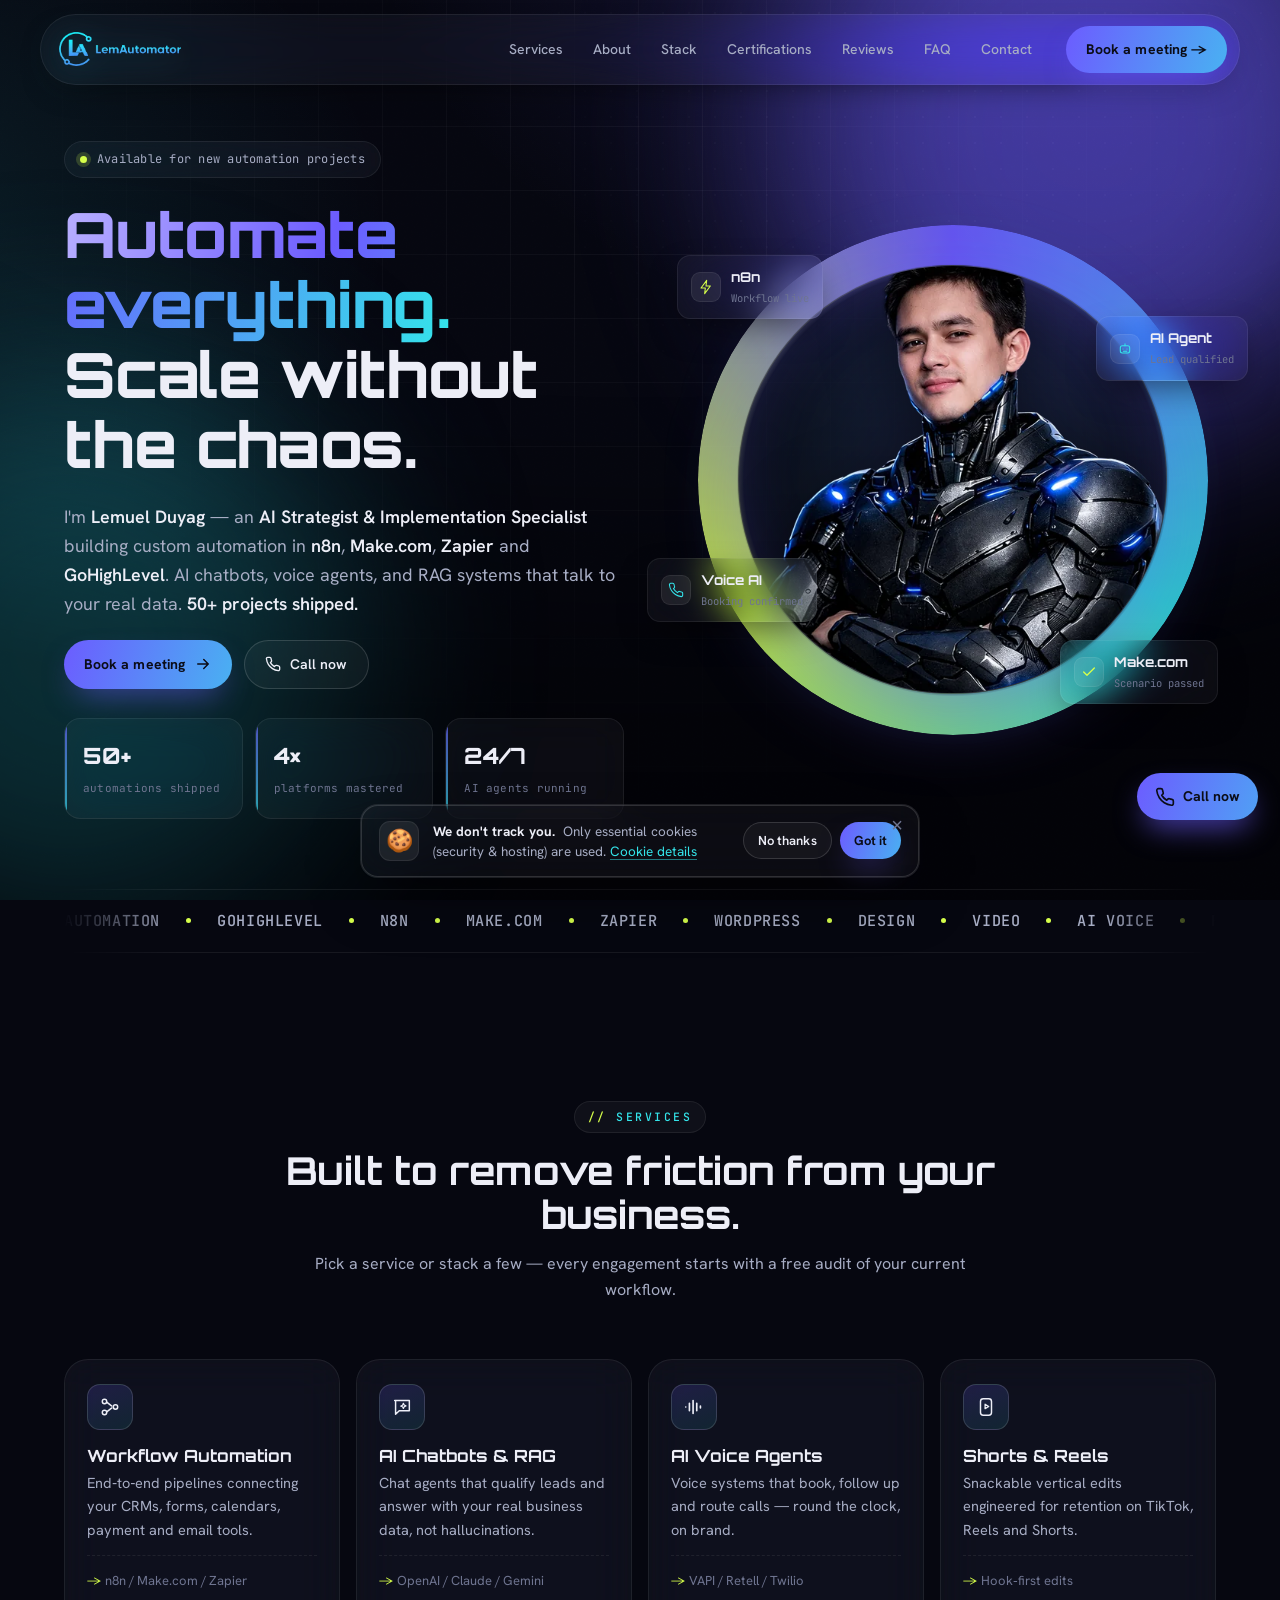
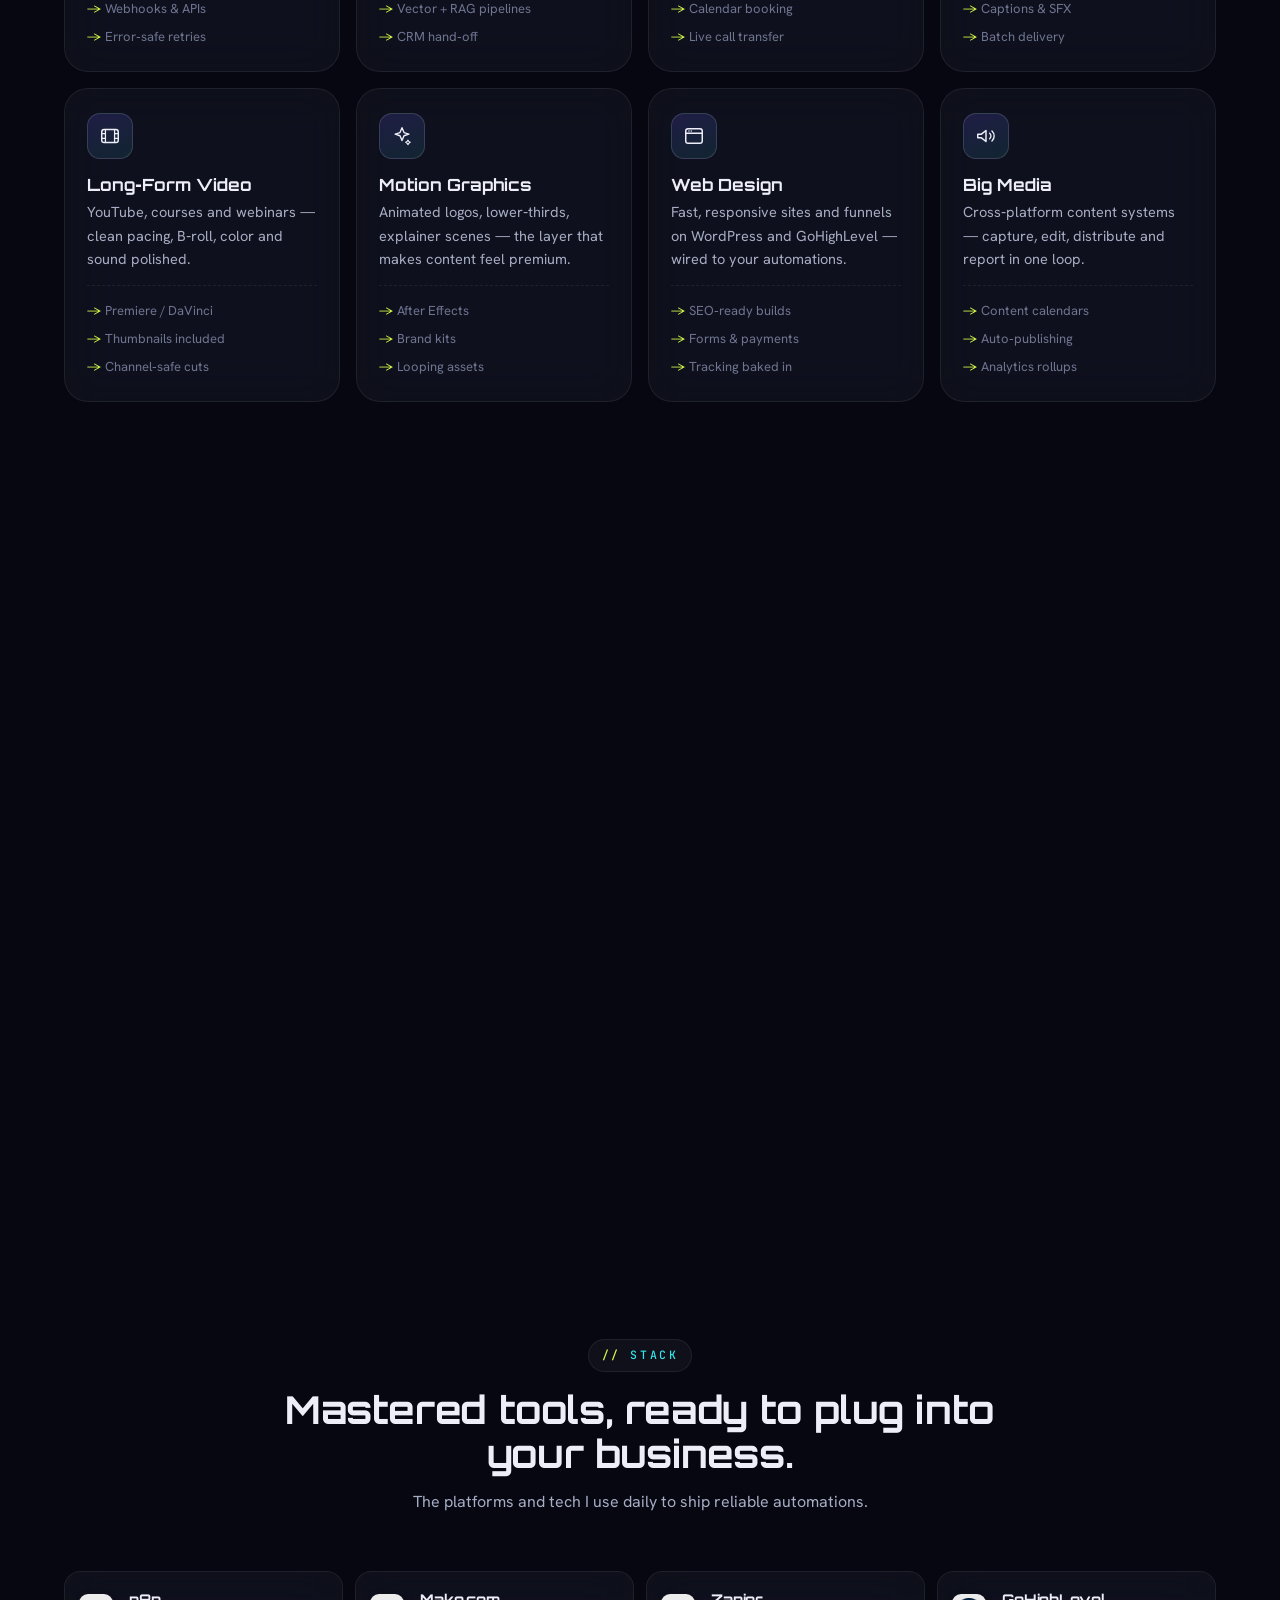
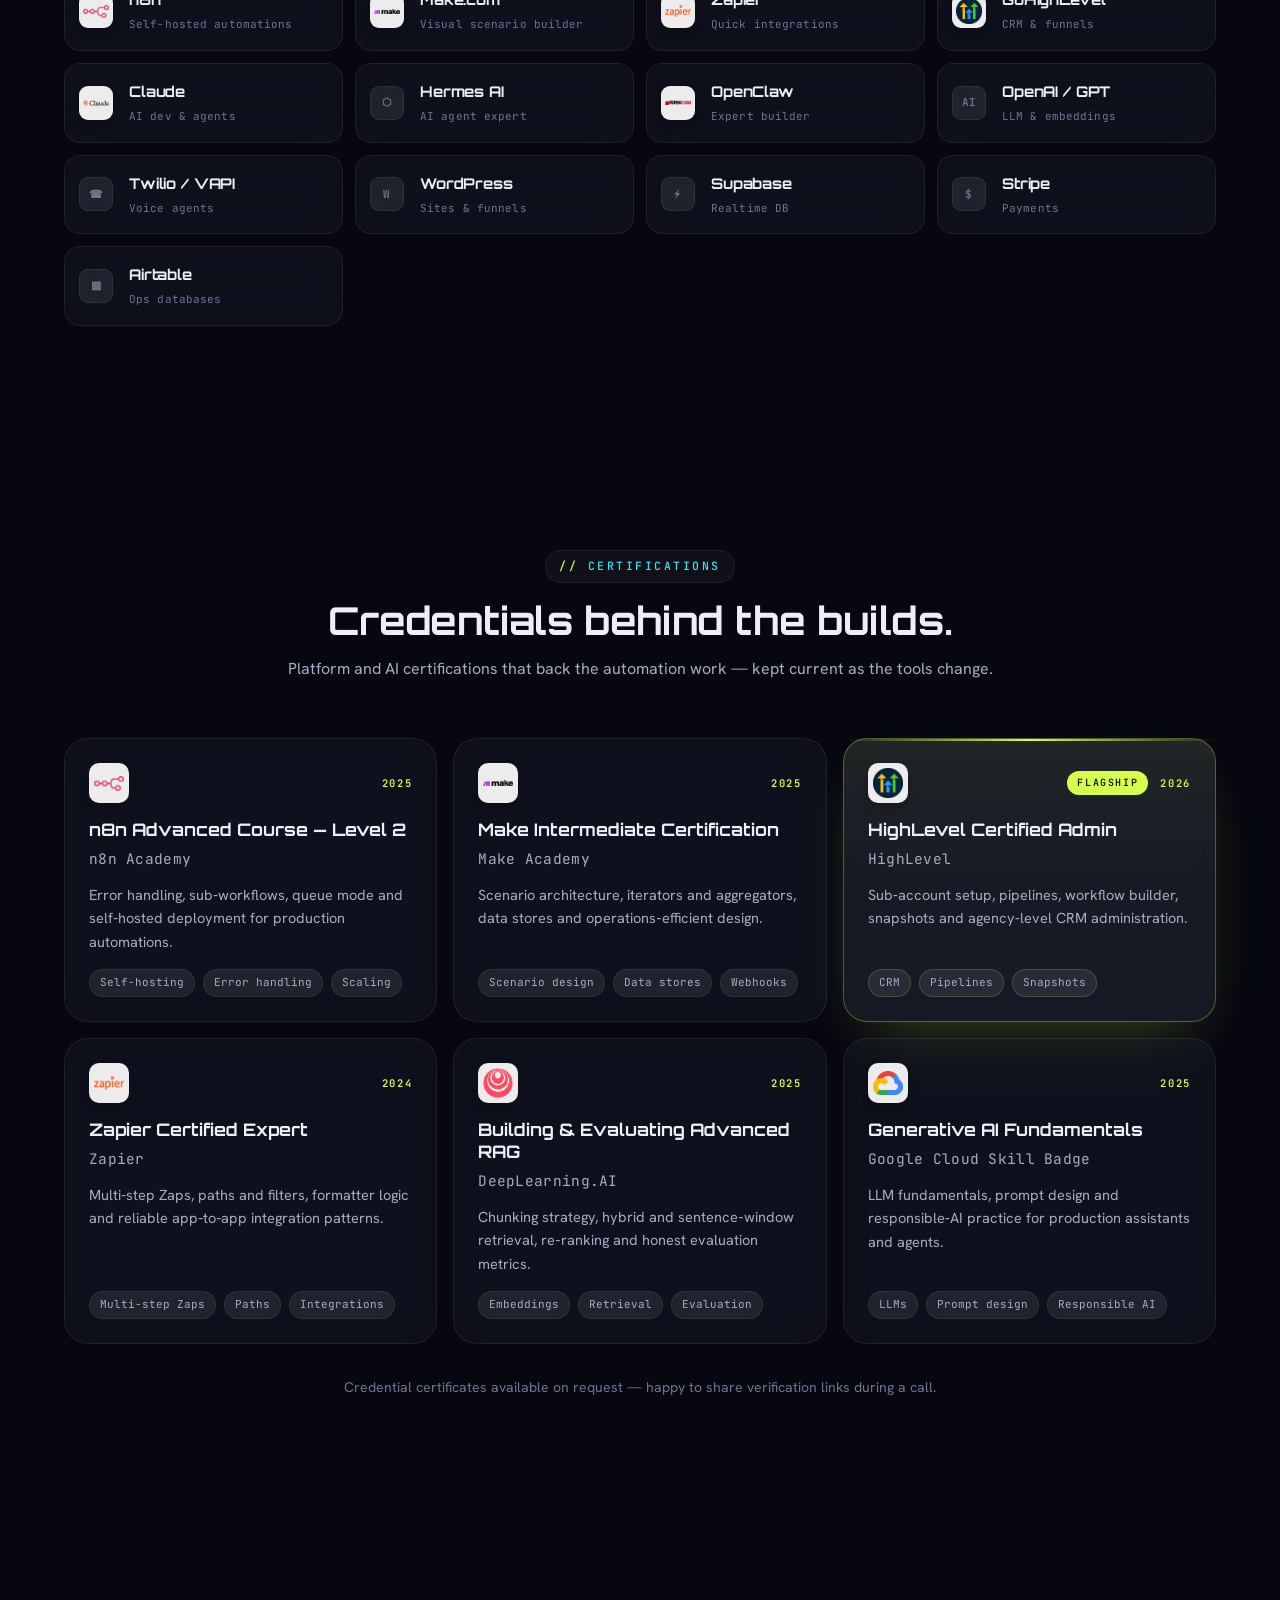
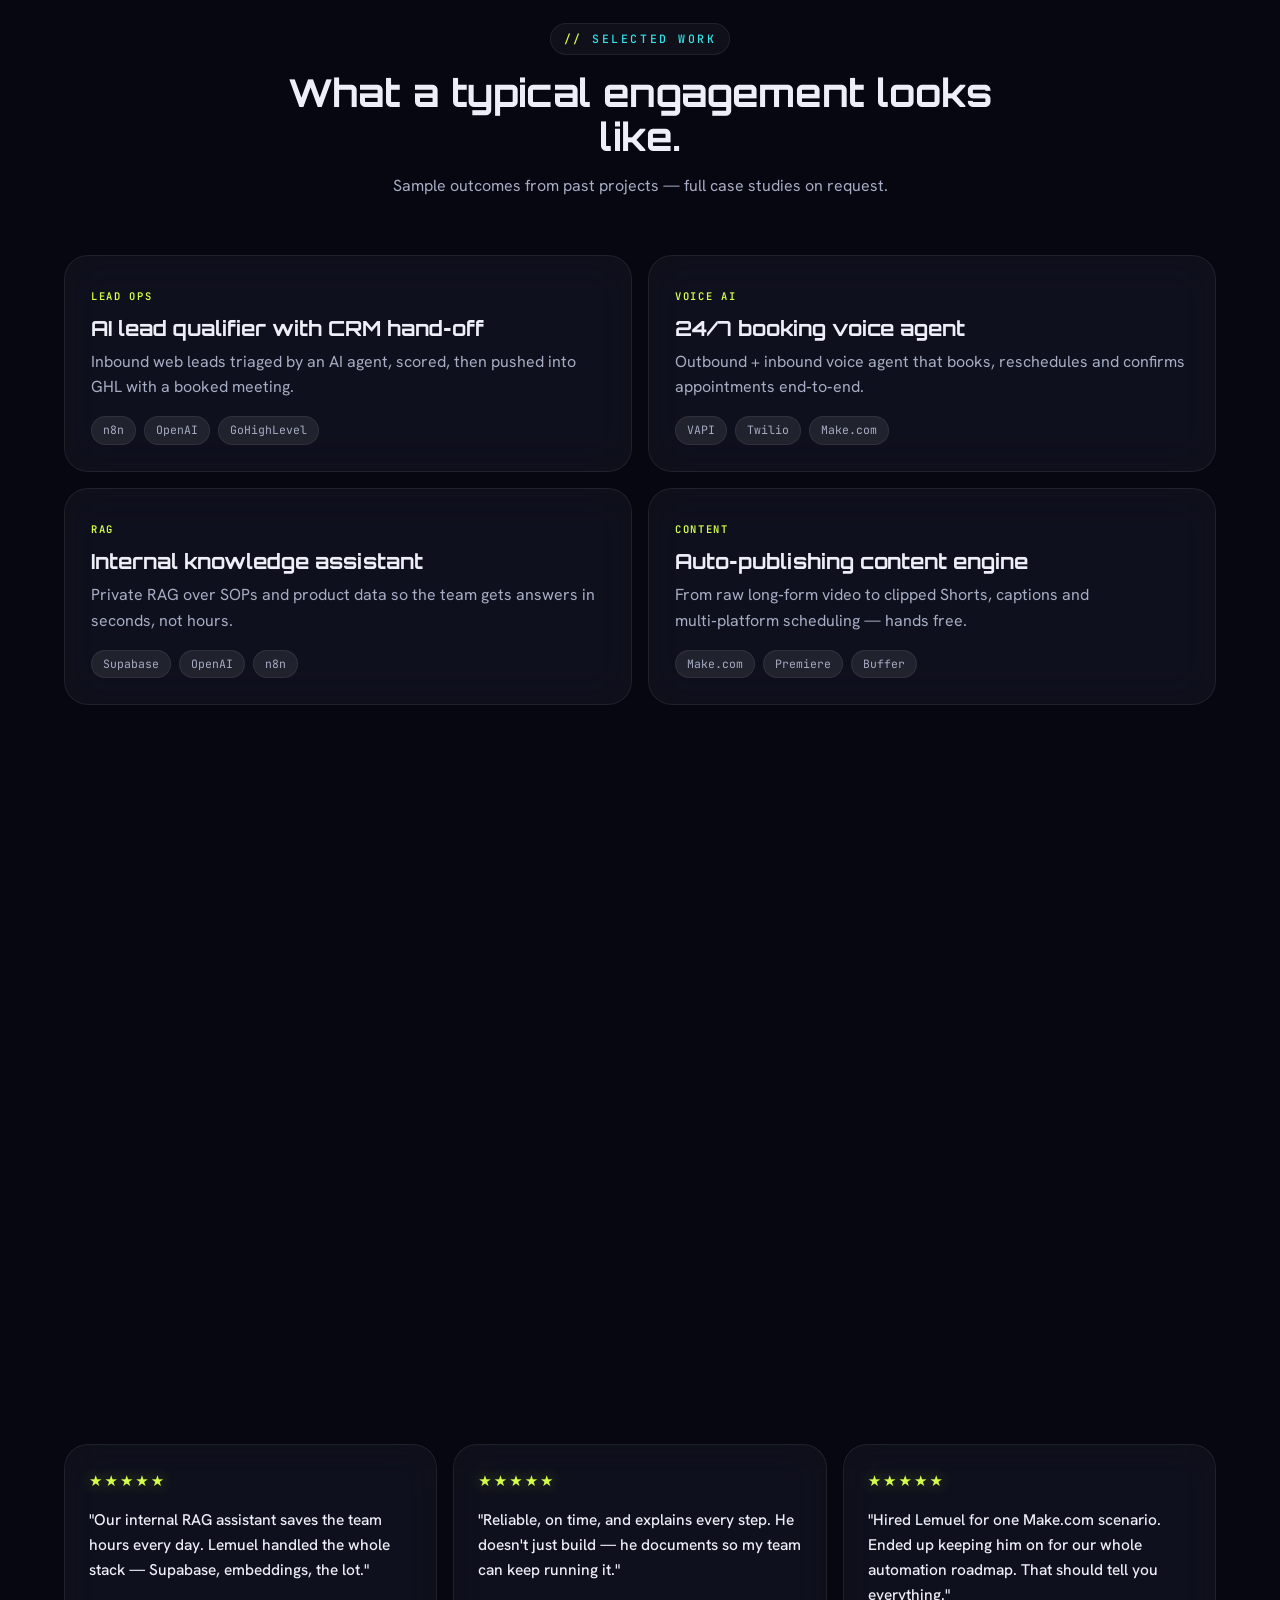
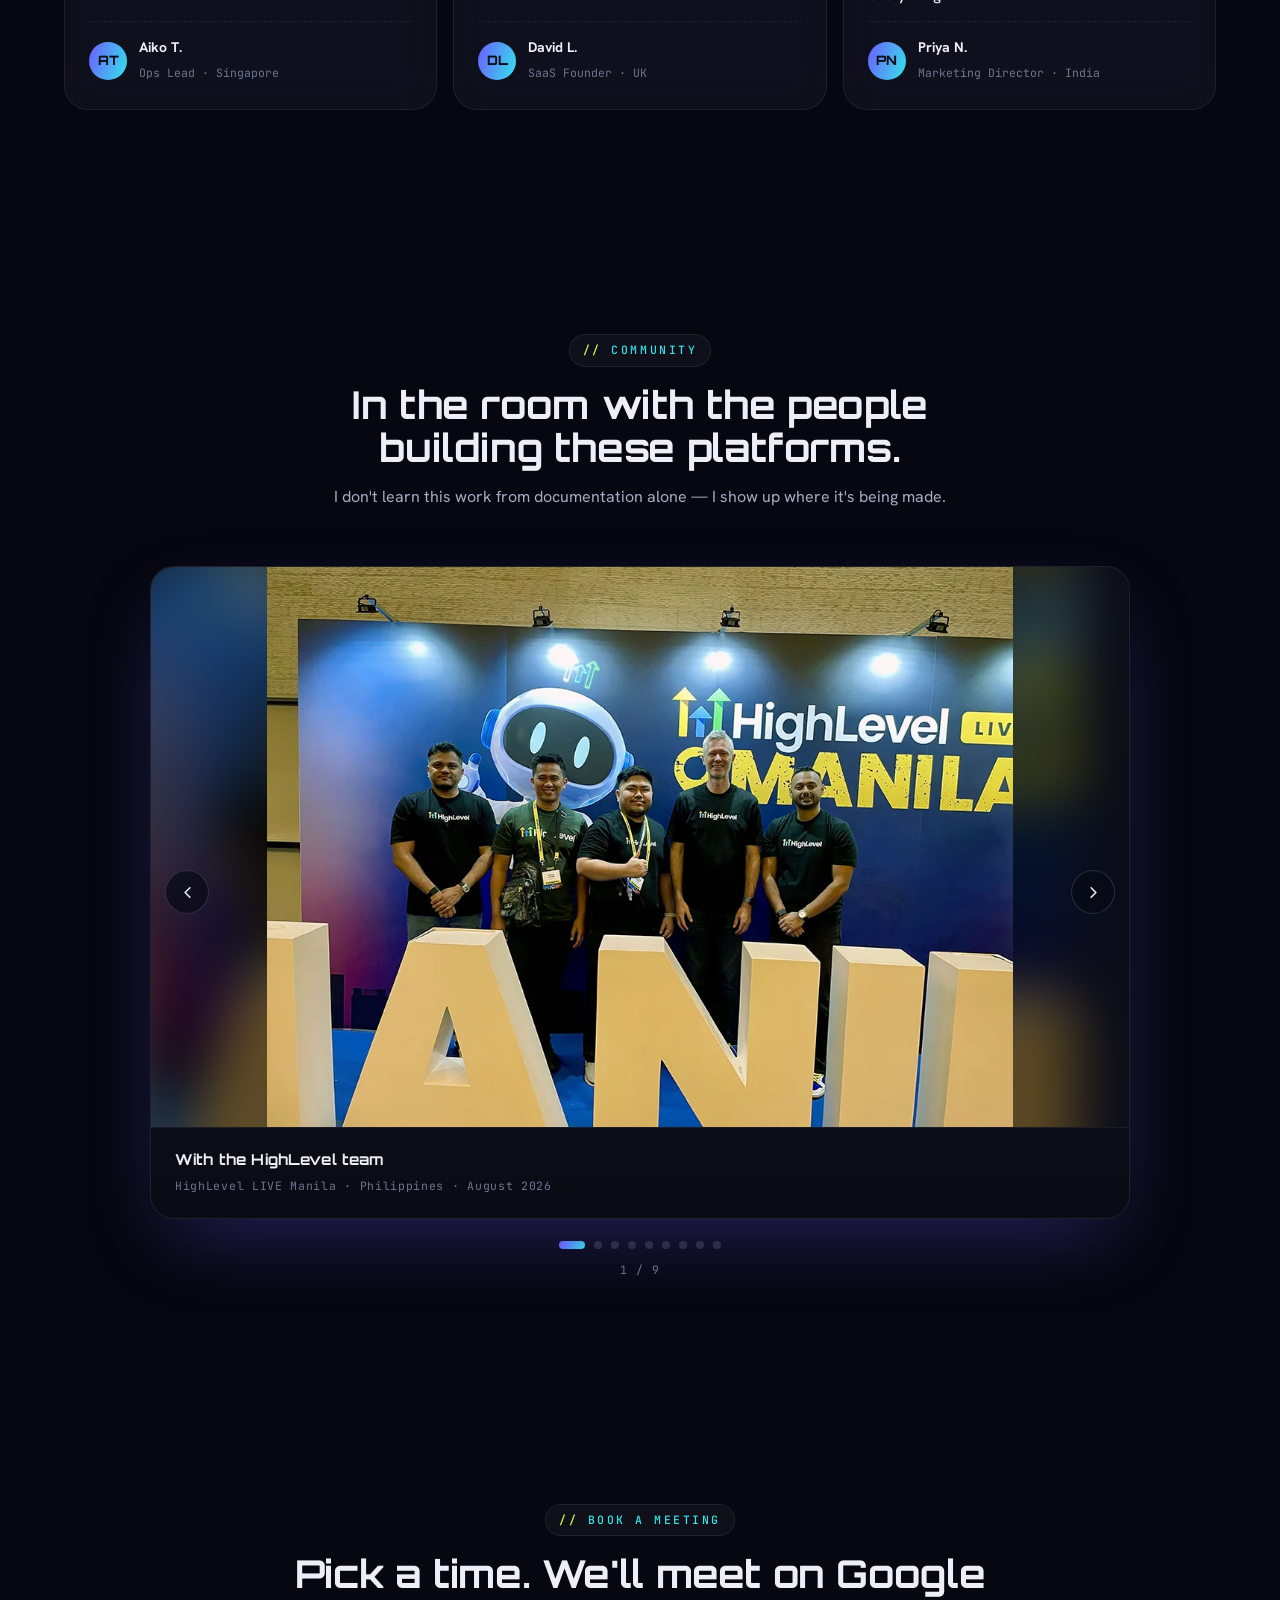
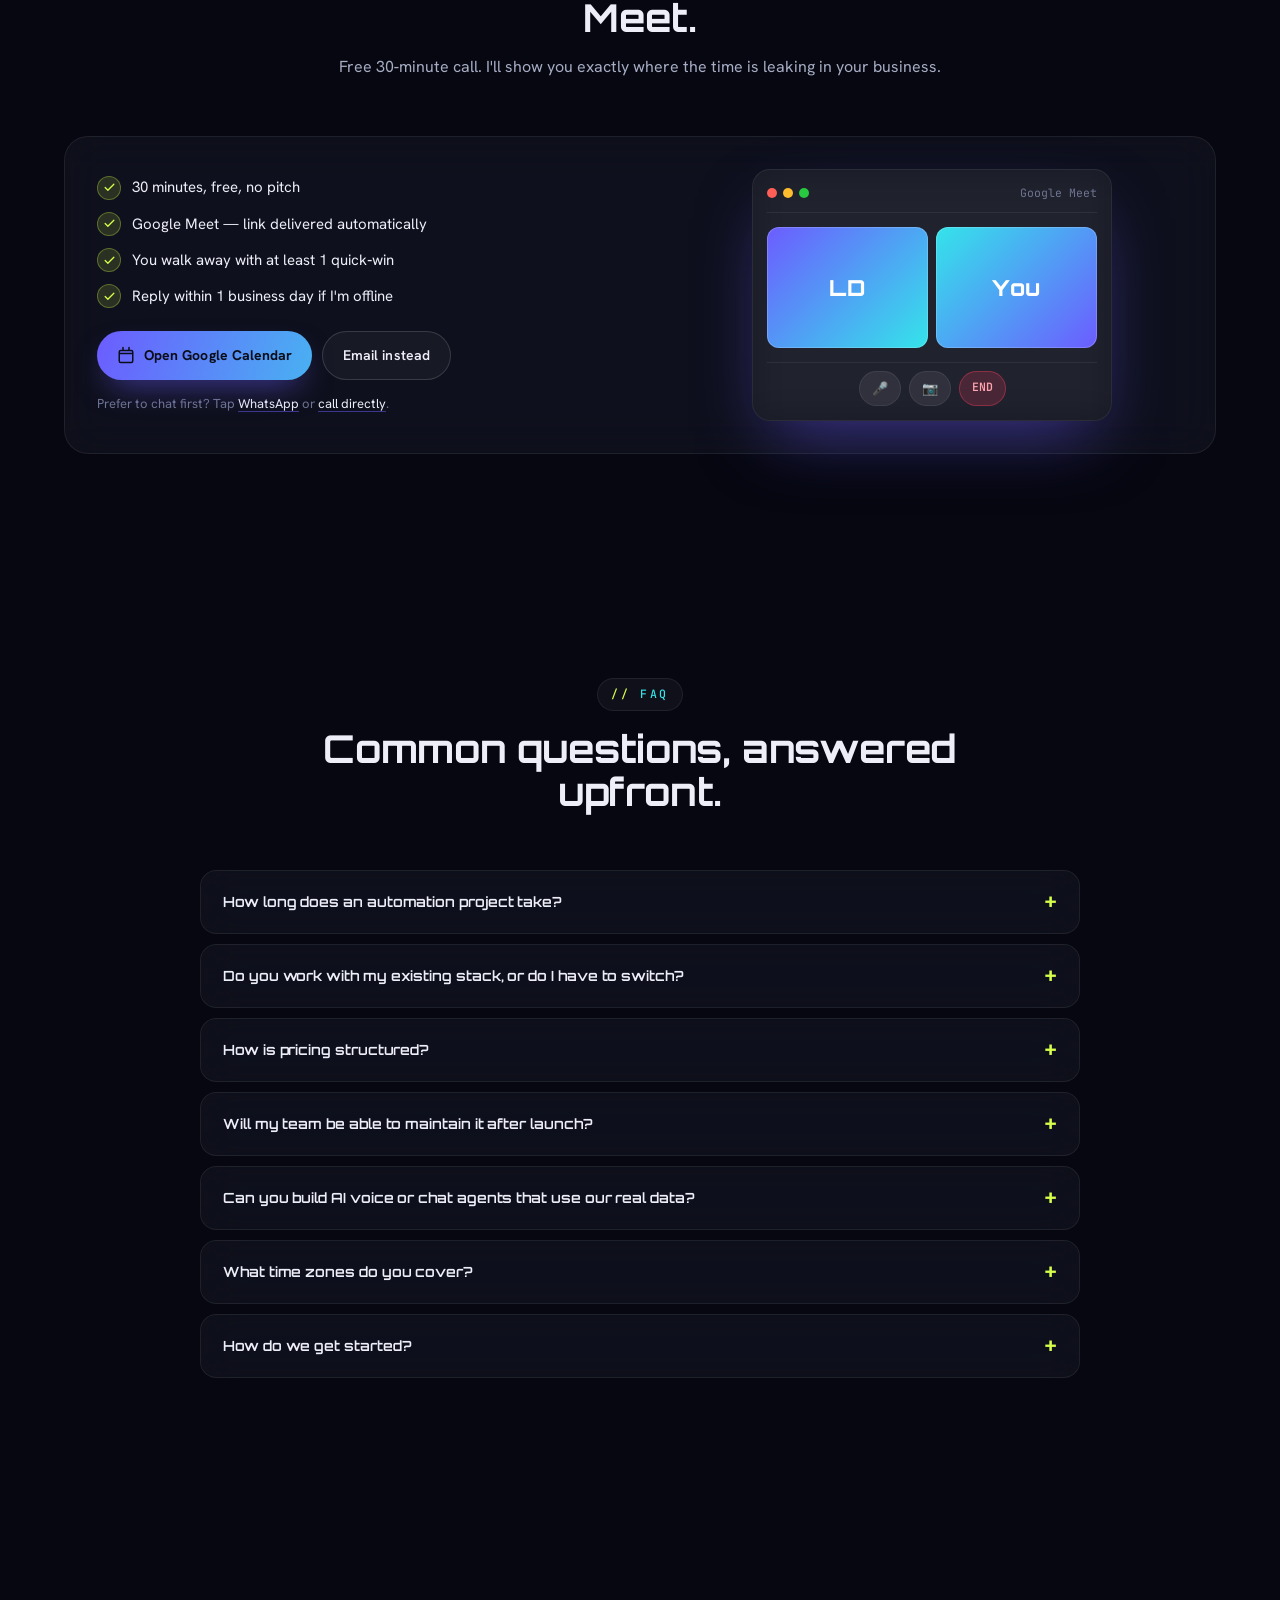
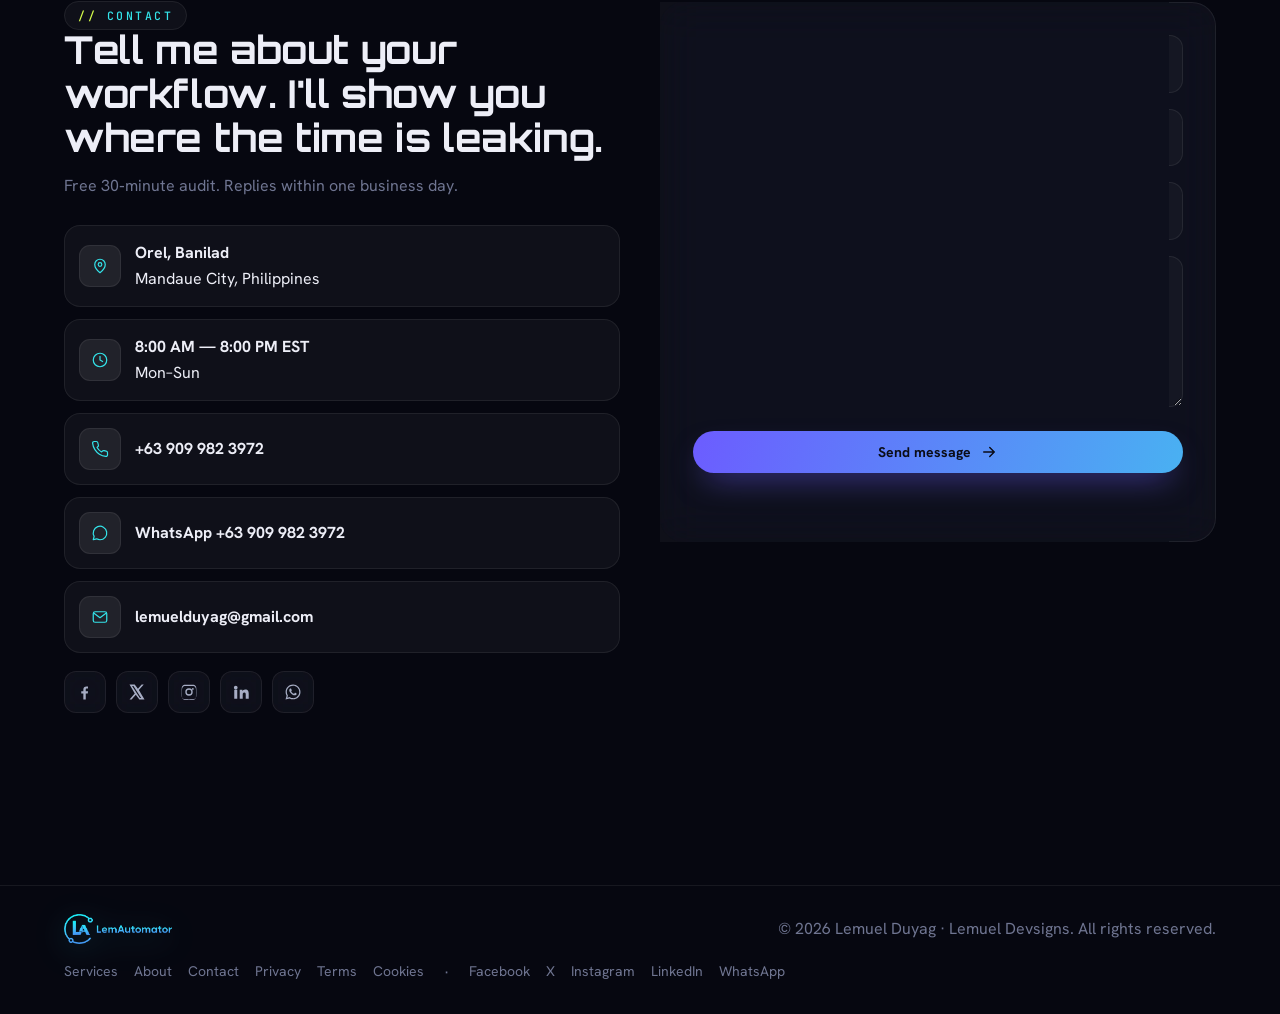
==== index.html @ 6c42ce5b "Add certifications section with featured HighLevel credential Introduce a Certifications section bet" ====
<!doctype html>
<html lang="en">
<head>
<meta charset="utf-8" />
<meta name="viewport" content="width=device-width, initial-scale=1, viewport-fit=cover" />
<meta name="theme-color" content="#060710" />

<title>Lemuel Duyag — AI &amp; Automation Specialist | n8n, GoHighLevel</title>
<meta name="description" content="AI strategist building custom n8n, Make.com, Zapier and GoHighLevel automations, AI chatbots, voice agents and RAG systems. 50+ projects shipped." />
<meta name="keywords" content="automation expert, n8n developer, Make.com automation, Zapier expert, GoHighLevel, AI chatbot, RAG, voice AI, lead automation, workflow automation Philippines" />
<meta name="author" content="Lemuel Duyag" />
<meta name="robots" content="index,follow,max-image-preview:large" />
<link rel="canonical" href="https://lemautomator.work/" />
<link rel="icon" type="image/png" href="images/favicon.png" />
<link rel="apple-touch-icon" href="images/favicon.png" />
<link rel="shortcut icon" href="images/favicon.png" />

<meta property="og:type" content="website" />
<meta property="og:site_name" content="Lem Automator" />
<meta property="og:title" content="Lemuel Duyag — AI Strategist &amp; Automation Specialist" />
<meta property="og:description" content="Custom automations in n8n, Make.com, Zapier &amp; GoHighLevel. AI chatbots, voice agents, RAG. 50+ projects shipped." />
<meta property="og:url" content="https://lemautomator.work/" />
<meta property="og:image" content="https://lemautomator.work/images/og-card.jpg" />
<meta property="og:image:width" content="1200" />
<meta property="og:image:height" content="630" />
<meta property="og:image:type" content="image/jpeg" />
<meta property="og:image:alt" content="Lem Automator — Automate everything. Scale without the chaos." />
<meta property="og:locale" content="en_US" />
<meta name="twitter:card" content="summary_large_image" />
<meta name="twitter:creator" content="@lemuelduyag1" />
<meta name="twitter:title" content="Lemuel Duyag — AI Strategist &amp; Automation Specialist" />
<meta name="twitter:description" content="Custom automations, AI chatbots, voice agents, and RAG. 50+ projects shipped." />
<meta name="twitter:image" content="https://lemautomator.work/images/og-card.jpg" />
<meta name="twitter:image:alt" content="Lem Automator — Automate everything. Scale without the chaos." />

<meta name="geo.region" content="PH-CEB" />
<meta name="geo.placename" content="Mandaue City, Cebu, Philippines" />

<link rel="alternate" type="text/plain" href="/llms.txt" title="LLM-readable site summary" />
<link rel="preload" as="image" href="images/lemuel.webp" imagesrcset="images/lemuel@560.webp 560w, images/lemuel.webp 800w" imagesizes="(max-width: 900px) 70vw, 420px" fetchpriority="high" />

<link rel="preconnect" href="https://fonts.googleapis.com" />
<link rel="preconnect" href="https://fonts.gstatic.com" crossorigin />
<link href="https://fonts.googleapis.com/css2?family=Orbitron:wght@500;600;700;800;900&family=Hanken+Grotesk:wght@400;500;600;700&family=JetBrains+Mono:wght@500;600&display=swap" rel="stylesheet" />
<link rel="stylesheet" href="styles.css" />

<script type="application/ld+json">
{
  "@context": "https://schema.org",
  "@graph": [
    {
      "@type": "Person",
      "@id": "https://lemautomator.work/#lemuel",
      "name": "Lemuel Duyag",
      "givenName": "Lemuel",
      "familyName": "Duyag",
      "jobTitle": "AI Strategist & Implementation Specialist",
      "description": "AI strategist and automation engineer building custom n8n, Make.com, Zapier and GoHighLevel workflows, AI chatbots, voice agents and RAG systems for small and mid-sized businesses.",
      "url": "https://lemautomator.work/",
      "image": {
        "@type": "ImageObject",
        "url": "https://lemautomator.work/images/lemuel.webp",
        "caption": "Lemuel Duyag"
      },
      "email": "mailto:lemuelduyag@gmail.com",
      "telephone": "+63-909-982-3972",
      "worksFor": {
        "@id": "https://lemautomator.work/#business"
      },
      "knowsAbout": [
        "Workflow automation",
        "n8n",
        "Make.com",
        "Zapier",
        "GoHighLevel",
        "AI chatbots",
        "Retrieval-Augmented Generation",
        "AI voice agents",
        "CRM automation",
        "Business process automation",
        "Prompt engineering"
      ],
      "hasCredential": [
        {
          "@type": "EducationalOccupationalCredential",
          "name": "n8n Advanced Course — Level 2",
          "credentialCategory": "certificate",
          "recognizedBy": { "@type": "Organization", "name": "n8n Academy" }
        },
        {
          "@type": "EducationalOccupationalCredential",
          "name": "Make Intermediate Certification",
          "credentialCategory": "certificate",
          "recognizedBy": { "@type": "Organization", "name": "Make Academy" }
        },
        {
          "@type": "EducationalOccupationalCredential",
          "name": "HighLevel Certified Admin",
          "credentialCategory": "certificate",
          "recognizedBy": { "@type": "Organization", "name": "HighLevel" }
        },
        {
          "@type": "EducationalOccupationalCredential",
          "name": "Zapier Certified Expert",
          "credentialCategory": "certificate",
          "recognizedBy": { "@type": "Organization", "name": "Zapier" }
        },
        {
          "@type": "EducationalOccupationalCredential",
          "name": "Building and Evaluating Advanced RAG Applications",
          "credentialCategory": "certificate",
          "recognizedBy": { "@type": "Organization", "name": "DeepLearning.AI" }
        },
        {
          "@type": "EducationalOccupationalCredential",
          "name": "Generative AI Fundamentals",
          "credentialCategory": "certificate",
          "recognizedBy": { "@type": "Organization", "name": "Google Cloud" }
        }
      ],
      "address": {
        "@type": "PostalAddress",
        "addressLocality": "Mandaue City",
        "addressRegion": "Cebu",
        "addressCountry": "PH"
      },
      "sameAs": [
        "https://www.facebook.com/raymond.penyafort.3",
        "https://x.com/lemuelduyag1",
        "https://www.instagram.com/lemuelcreativity/",
        "https://www.linkedin.com/in/lemuel-duyag-455935b7/"
      ]
    },
    {
      "@type": "ProfessionalService",
      "@id": "https://lemautomator.work/#business",
      "name": "Lem Automator",
      "alternateName": "Lemuel Duyag — Lem Automator",
      "description": "Automation studio building custom n8n, Make.com, Zapier and GoHighLevel workflows, AI chatbots, voice agents and RAG systems.",
      "url": "https://lemautomator.work/",
      "image": "https://lemautomator.work/images/og-card.jpg",
      "logo": {
        "@type": "ImageObject",
        "url": "https://lemautomator.work/images/logo.png"
      },
      "telephone": "+63-909-982-3972",
      "email": "lemuelduyag@gmail.com",
      "founder": {
        "@id": "https://lemautomator.work/#lemuel"
      },
      "employee": {
        "@id": "https://lemautomator.work/#lemuel"
      },
      "priceRange": "$$",
      "currenciesAccepted": "USD, PHP",
      "address": {
        "@type": "PostalAddress",
        "streetAddress": "Orel, Banilad",
        "addressLocality": "Mandaue City",
        "addressRegion": "Cebu",
        "addressCountry": "PH"
      },
      "areaServed": [
        {
          "@type": "Place",
          "name": "Worldwide"
        },
        {
          "@type": "Country",
          "name": "United States"
        },
        {
          "@type": "Country",
          "name": "United Kingdom"
        },
        {
          "@type": "Country",
          "name": "Australia"
        },
        {
          "@type": "Country",
          "name": "Canada"
        },
        {
          "@type": "Country",
          "name": "Philippines"
        }
      ],
      "openingHoursSpecification": [
        {
          "@type": "OpeningHoursSpecification",
          "dayOfWeek": [
            "Monday",
            "Tuesday",
            "Wednesday",
            "Thursday",
            "Friday",
            "Saturday",
            "Sunday"
          ],
          "opens": "08:00",
          "closes": "20:00"
        }
      ],
      "sameAs": [
        "https://www.facebook.com/raymond.penyafort.3",
        "https://x.com/lemuelduyag1",
        "https://www.instagram.com/lemuelcreativity/",
        "https://www.linkedin.com/in/lemuel-duyag-455935b7/"
      ],
      "hasOfferCatalog": {
        "@type": "OfferCatalog",
        "name": "Automation & content services",
        "itemListElement": [
          {
            "@type": "Offer",
            "itemOffered": {
              "@type": "Service",
              "name": "Workflow Automation",
              "description": "End-to-end pipelines connecting your CRMs, forms, calendars, payment and email tools.",
              "provider": {
                "@id": "https://lemautomator.work/#business"
              }
            }
          },
          {
            "@type": "Offer",
            "itemOffered": {
              "@type": "Service",
              "name": "AI Chatbots & RAG",
              "description": "Chat agents that qualify leads and answer with your real business data, not hallucinations.",
              "provider": {
                "@id": "https://lemautomator.work/#business"
              }
            }
          },
          {
            "@type": "Offer",
            "itemOffered": {
              "@type": "Service",
              "name": "AI Voice Agents",
              "description": "Voice systems that book, follow up and route calls — round the clock, on brand.",
              "provider": {
                "@id": "https://lemautomator.work/#business"
              }
            }
          },
          {
            "@type": "Offer",
            "itemOffered": {
              "@type": "Service",
              "name": "Shorts & Reels",
              "description": "Snackable vertical edits engineered for retention on TikTok, Reels and Shorts.",
              "provider": {
                "@id": "https://lemautomator.work/#business"
              }
            }
          },
          {
            "@type": "Offer",
            "itemOffered": {
              "@type": "Service",
              "name": "Long-Form Video",
              "description": "YouTube, courses and webinars — clean pacing, B-roll, color and sound polished.",
              "provider": {
                "@id": "https://lemautomator.work/#business"
              }
            }
          },
          {
            "@type": "Offer",
            "itemOffered": {
              "@type": "Service",
              "name": "Motion Graphics",
              "description": "Animated logos, lower-thirds, explainer scenes — the layer that makes content feel premium.",
              "provider": {
                "@id": "https://lemautomator.work/#business"
              }
            }
          },
          {
            "@type": "Offer",
            "itemOffered": {
              "@type": "Service",
              "name": "Web Design",
              "description": "Fast, responsive sites and funnels on WordPress and GoHighLevel — wired to your automations.",
              "provider": {
                "@id": "https://lemautomator.work/#business"
              }
            }
          },
          {
            "@type": "Offer",
            "itemOffered": {
              "@type": "Service",
              "name": "Big Media",
              "description": "Cross-platform content systems — capture, edit, distribute and report in one loop.",
              "provider": {
                "@id": "https://lemautomator.work/#business"
              }
            }
          }
        ]
      }
    },
    {
      "@type": "WebSite",
      "@id": "https://lemautomator.work/#website",
      "url": "https://lemautomator.work/",
      "name": "Lem Automator",
      "description": "AI strategy and automation for businesses that want to scale without the chaos.",
      "publisher": {
        "@id": "https://lemautomator.work/#business"
      },
      "inLanguage": "en"
    },
    {
      "@type": "WebPage",
      "@id": "https://lemautomator.work/#webpage",
      "url": "https://lemautomator.work/",
      "name": "Lemuel Duyag — AI Strategist & Implementation Specialist",
      "isPartOf": {
        "@id": "https://lemautomator.work/#website"
      },
      "about": {
        "@id": "https://lemautomator.work/#lemuel"
      },
      "primaryImageOfPage": {
        "@type": "ImageObject",
        "url": "https://lemautomator.work/images/og-card.jpg"
      },
      "inLanguage": "en",
      "speakable": {
        "@type": "SpeakableSpecification",
        "cssSelector": [
          "#hero-title",
          ".lede",
          "#faq .faq p"
        ]
      }
    },
    {
      "@type": "FAQPage",
      "@id": "https://lemautomator.work/#faq",
      "isPartOf": {
        "@id": "https://lemautomator.work/#webpage"
      },
      "mainEntity": [
        {
          "@type": "Question",
          "name": "How long does an automation project take?",
          "acceptedAnswer": {
            "@type": "Answer",
            "text": "Small jobs (1–3 workflows): 3–7 days. Mid-size systems (CRM + AI agents + integrations): 2–4 weeks. Larger builds get a phased plan so you ship value every week, not at the end."
          }
        },
        {
          "@type": "Question",
          "name": "Do you work with my existing stack, or do I have to switch?",
          "acceptedAnswer": {
            "@type": "Answer",
            "text": "I work with what you have. n8n, Make.com, Zapier, GoHighLevel, custom APIs — whatever's already running. If a swap genuinely saves money or time I'll flag it, but it's never required."
          }
        },
        {
          "@type": "Question",
          "name": "How is pricing structured?",
          "acceptedAnswer": {
            "@type": "Answer",
            "text": "Most projects are scoped fixed-fee after a free audit. For ongoing automation operations, monthly retainers are available. You'll never get a surprise invoice."
          }
        },
        {
          "@type": "Question",
          "name": "Will my team be able to maintain it after launch?",
          "acceptedAnswer": {
            "@type": "Answer",
            "text": "Yes. Every build comes with a Loom walkthrough, a written SOP, and clean naming so your team can read what's happening without me. I also offer optional monthly maintenance."
          }
        },
        {
          "@type": "Question",
          "name": "Can you build AI voice or chat agents that use our real data?",
          "acceptedAnswer": {
            "@type": "Answer",
            "text": "That's most of what I do. RAG over your internal docs, knowledge bases, or live CRM data — so the AI answers with your truth, not generic LLM guesses."
          }
        },
        {
          "@type": "Question",
          "name": "What time zones do you cover?",
          "acceptedAnswer": {
            "@type": "Answer",
            "text": "Based in Mandaue City, Philippines. Working hours 8 AM – 8 PM EST, which overlaps cleanly with US, UK, EU, AU and Asia clients."
          }
        },
        {
          "@type": "Question",
          "name": "How do we get started?",
          "acceptedAnswer": {
            "@type": "Answer",
            "text": "Book a free 30-minute call on Google Meet using the button above. I'll audit your current workflow live, point out 2–3 quick wins, and only propose a project if it makes sense."
          }
        }
      ]
    },
    {
      "@type": "BreadcrumbList",
      "@id": "https://lemautomator.work/#breadcrumb",
      "itemListElement": [
        {
          "@type": "ListItem",
          "position": 1,
          "name": "Home",
          "item": "https://lemautomator.work/"
        }
      ]
    }
  ]
}
</script>
</head>
<body>

<div class="bg" aria-hidden="true">
  <div class="grid"></div>
  <div class="dots"></div>
  <div class="aura aura-a"></div>
  <div class="aura aura-b"></div>
  <div class="noise"></div>
  <div class="vignette"></div>
</div>

<header class="nav glass">
  <a href="#top" class="brand" aria-label="Lem Automator home">
    <img src="images/logo.png" alt="LemAutomator" class="brand-logo" width="718" height="200" />
  </a>
  <nav class="nav-links" aria-label="Primary">
    <a href="#services">Services</a>
    <a href="#about">About</a>
    <a href="#stack">Stack</a>
    <a href="#certifications">Certifications</a>
    <a href="#reviews">Reviews</a>
    <a href="#faq">FAQ</a>
    <a href="#contact">Contact</a>
  </nav>
  <a href="#book" class="btn btn-primary nav-cta">Book a meeting →</a>
  <button class="menu-btn" aria-label="Menu" aria-expanded="false">
    <span></span><span></span><span></span>
  </button>
</header>

<main id="top">

<section class="hero">
  <div class="hero-grid">
    <div class="hero-copy">
      <div class="badge glass" data-reveal>
        <span class="dot"></span> Available for new automation projects
      </div>
      <h1 id="hero-title" data-reveal>
        <span class="grad">Automate everything.</span><br />
        Scale without the chaos.
      </h1>
      <p class="lede" data-reveal>
        I'm <strong>Lemuel Duyag</strong> — an <em>AI Strategist &amp; Implementation Specialist</em>
        building custom automation in <em>n8n</em>, <em>Make.com</em>, <em>Zapier</em> and
        <em>GoHighLevel</em>. AI chatbots, voice agents, and RAG systems that talk to your real data.
        <strong>50+ projects shipped.</strong>
      </p>
      <div class="cta-row" data-reveal>
        <a href="#book" class="btn btn-primary" data-magnetic>
          <span>Book a meeting</span>
          <svg viewBox="0 0 24 24" width="18" height="18" aria-hidden="true"><path d="M5 12h14m-6-6 6 6-6 6" stroke="currentColor" stroke-width="2" fill="none" stroke-linecap="round" stroke-linejoin="round"/></svg>
        </a>
        <a href="tel:+639099823972" class="btn btn-ghost">
          <svg viewBox="0 0 24 24" width="16" height="16" aria-hidden="true"><path d="M22 16.92v3a2 2 0 0 1-2.18 2 19.79 19.79 0 0 1-8.63-3.07 19.5 19.5 0 0 1-6-6 19.79 19.79 0 0 1-3.07-8.67A2 2 0 0 1 4.11 2h3a2 2 0 0 1 2 1.72c.13.96.37 1.9.7 2.81a2 2 0 0 1-.45 2.11L8.09 9.91a16 16 0 0 0 6 6l1.27-1.27a2 2 0 0 1 2.11-.45c.91.33 1.85.57 2.81.7A2 2 0 0 1 22 16.92z" stroke="currentColor" stroke-width="2" fill="none" stroke-linecap="round" stroke-linejoin="round"/></svg>
          Call now
        </a>
      </div>

      <div class="hero-stats" data-reveal>
        <div class="stat glass"><b>50+</b><span>automations shipped</span></div>
        <div class="stat glass"><b>4×</b><span>platforms mastered</span></div>
        <div class="stat glass"><b>24/7</b><span>AI agents running</span></div>
      </div>
    </div>

    <div class="hero-portrait" data-reveal>
      <div class="portrait-glow"></div>
      <div class="portrait-ring"></div>
      <div class="portrait-frame">
        <img src="images/lemuel.webp"
             srcset="images/lemuel@560.webp 560w, images/lemuel.webp 800w"
             sizes="(max-width: 900px) 70vw, 420px"
             alt="Lemuel Duyag, AI strategist and automation specialist"
             class="portrait-img" width="800" height="1200"
             fetchpriority="high" decoding="async" />
      </div>

      <div class="float-card fc-1 glass">
        <span class="fc-ic">
          <svg viewBox="0 0 24 24" width="16" height="16" aria-hidden="true"><path d="M13 2 4.5 13.5H11l-1 8.5 8.5-11.5H12l1-8.5Z" stroke="currentColor" stroke-width="1.6" fill="none" stroke-linejoin="round" stroke-linecap="round"/></svg>
        </span>
        <div><b>n8n</b><small>Workflow live</small></div>
      </div>
      <div class="float-card fc-2 glass">
        <span class="fc-ic">
          <svg viewBox="0 0 24 24" width="16" height="16" aria-hidden="true"><rect x="5" y="7" width="14" height="11" rx="3" stroke="currentColor" stroke-width="1.6" fill="none"/><path d="M12 4v3M9 12h.01M15 12h.01M9.5 15.5h5" stroke="currentColor" stroke-width="1.6" fill="none" stroke-linecap="round"/></svg>
        </span>
        <div><b>AI Agent</b><small>Lead qualified</small></div>
      </div>
      <div class="float-card fc-3 glass">
        <span class="fc-ic">
          <svg viewBox="0 0 24 24" width="16" height="16" aria-hidden="true"><path d="M22 16.92v3a2 2 0 0 1-2.18 2 19.8 19.8 0 0 1-8.63-3.07 19.5 19.5 0 0 1-6-6A19.8 19.8 0 0 1 2.12 4.18 2 2 0 0 1 4.11 2h3a2 2 0 0 1 2 1.72c.13.96.37 1.9.7 2.81a2 2 0 0 1-.45 2.11L8.09 9.91a16 16 0 0 0 6 6l1.27-1.27a2 2 0 0 1 2.11-.45c.91.33 1.85.57 2.81.7A2 2 0 0 1 22 16.92Z" stroke="currentColor" stroke-width="1.6" fill="none" stroke-linecap="round" stroke-linejoin="round"/></svg>
        </span>
        <div><b>Voice AI</b><small>Booking confirmed</small></div>
      </div>
      <div class="float-card fc-4 glass">
        <span class="fc-ic">
          <svg viewBox="0 0 24 24" width="16" height="16" aria-hidden="true"><path d="m4 12 5 5L20 6" stroke="currentColor" stroke-width="2" fill="none" stroke-linecap="round" stroke-linejoin="round"/></svg>
        </span>
        <div><b>Make.com</b><small>Scenario passed</small></div>
      </div>
    </div>
  </div>

  <div class="marquee" aria-hidden="true">
    <div class="marquee-track">
      <span>Automation</span><i></i>
      <span>GoHighLevel</span><i></i>
      <span>n8n</span><i></i>
      <span>Make.com</span><i></i>
      <span>Zapier</span><i></i>
      <span>WordPress</span><i></i>
      <span>Design</span><i></i>
      <span>Video</span><i></i>
      <span>AI Voice</span><i></i>
      <span>RAG</span><i></i>
      <span>Automation</span><i></i>
      <span>GoHighLevel</span><i></i>
      <span>n8n</span><i></i>
      <span>Make.com</span><i></i>
      <span>Zapier</span><i></i>
      <span>WordPress</span><i></i>
      <span>Design</span><i></i>
      <span>Video</span><i></i>
      <span>AI Voice</span><i></i>
      <span>RAG</span><i></i>
    </div>
  </div>
</section>

<section id="services" class="section">
  <div class="section-head" data-reveal>
    <span class="eyebrow">Services</span>
    <h2>Built to remove friction from your business.</h2>
    <p>Pick a service or stack a few — every engagement starts with a free audit of your current workflow.</p>
  </div>

  <div class="cards tilt-grid">
    <article class="card glass tilt" data-reveal>
      <div class="card-icon">
        <svg viewBox="0 0 24 24" width="22" height="22" aria-hidden="true"><circle cx="6" cy="6" r="2.4" stroke="currentColor" stroke-width="1.6" fill="none"/><circle cx="6" cy="18" r="2.4" stroke="currentColor" stroke-width="1.6" fill="none"/><circle cx="18" cy="12" r="2.4" stroke="currentColor" stroke-width="1.6" fill="none"/><path d="M8.4 6.6 14 11M8.4 17.4 14 13" stroke="currentColor" stroke-width="1.6" stroke-linecap="round"/></svg>
      </div>
      <h3>Workflow Automation</h3>
      <p>End‑to‑end pipelines connecting your CRMs, forms, calendars, payment and email tools.</p>
      <ul><li>n8n / Make.com / Zapier</li><li>Webhooks &amp; APIs</li><li>Error‑safe retries</li></ul>
    </article>

    <article class="card glass tilt" data-reveal>
      <div class="card-icon">
        <svg viewBox="0 0 24 24" width="22" height="22" aria-hidden="true"><path d="M4 5h16v11H9l-4 4V5Z" stroke="currentColor" stroke-width="1.6" fill="none" stroke-linejoin="round"/><path d="m13.5 8 .9 1.9 1.9.9-1.9.9-.9 1.9-.9-1.9L10.7 11l1.9-.9.9-2.1Z" stroke="currentColor" stroke-width="1.3" fill="none" stroke-linejoin="round"/></svg>
      </div>
      <h3>AI Chatbots &amp; RAG</h3>
      <p>Chat agents that qualify leads and answer with your real business data, not hallucinations.</p>
      <ul><li>OpenAI / Claude / Gemini</li><li>Vector + RAG pipelines</li><li>CRM hand‑off</li></ul>
    </article>

    <article class="card glass tilt" data-reveal>
      <div class="card-icon">
        <svg viewBox="0 0 24 24" width="22" height="22" aria-hidden="true"><path d="M3 12v0M7 8v8M11 5v14M15 8v8M19 11v2" stroke="currentColor" stroke-width="1.8" stroke-linecap="round"/></svg>
      </div>
      <h3>AI Voice Agents</h3>
      <p>Voice systems that book, follow up and route calls — round the clock, on brand.</p>
      <ul><li>VAPI / Retell / Twilio</li><li>Calendar booking</li><li>Live call transfer</li></ul>
    </article>

    <article class="card glass tilt" data-reveal>
      <div class="card-icon">
        <svg viewBox="0 0 24 24" width="22" height="22" aria-hidden="true"><rect x="6" y="3" width="12" height="18" rx="3" stroke="currentColor" stroke-width="1.6" fill="none"/><path d="m11 9 4 2.4-4 2.4V9Z" stroke="currentColor" stroke-width="1.4" fill="none" stroke-linejoin="round"/></svg>
      </div>
      <h3>Shorts &amp; Reels</h3>
      <p>Snackable vertical edits engineered for retention on TikTok, Reels and Shorts.</p>
      <ul><li>Hook‑first edits</li><li>Captions &amp; SFX</li><li>Batch delivery</li></ul>
    </article>

    <article class="card glass tilt" data-reveal>
      <div class="card-icon">
        <svg viewBox="0 0 24 24" width="22" height="22" aria-hidden="true"><rect x="3" y="5" width="18" height="14" rx="2.5" stroke="currentColor" stroke-width="1.6" fill="none"/><path d="M7 5v14M17 5v14M3 9.5h4M17 9.5h4M3 14.5h4M17 14.5h4" stroke="currentColor" stroke-width="1.4" stroke-linecap="round"/></svg>
      </div>
      <h3>Long‑Form Video</h3>
      <p>YouTube, courses and webinars — clean pacing, B‑roll, color and sound polished.</p>
      <ul><li>Premiere / DaVinci</li><li>Thumbnails included</li><li>Channel‑safe cuts</li></ul>
    </article>

    <article class="card glass tilt" data-reveal>
      <div class="card-icon">
        <svg viewBox="0 0 24 24" width="22" height="22" aria-hidden="true"><path d="m12 3 2.2 5.3L19.5 10l-5.3 1.7L12 17l-2.2-5.3L4.5 10l5.3-1.7L12 3Z" stroke="currentColor" stroke-width="1.5" fill="none" stroke-linejoin="round"/><path d="M18.5 16.5 19.4 18l1.6.9-1.6.9-.9 1.6-.9-1.6-1.6-.9 1.6-.9.9-1.5Z" stroke="currentColor" stroke-width="1.2" fill="none" stroke-linejoin="round"/></svg>
      </div>
      <h3>Motion Graphics</h3>
      <p>Animated logos, lower‑thirds, explainer scenes — the layer that makes content feel premium.</p>
      <ul><li>After Effects</li><li>Brand kits</li><li>Looping assets</li></ul>
    </article>

    <article class="card glass tilt" data-reveal>
      <div class="card-icon">
        <svg viewBox="0 0 24 24" width="22" height="22" aria-hidden="true"><rect x="3" y="4" width="18" height="16" rx="2.5" stroke="currentColor" stroke-width="1.6" fill="none"/><path d="M3 9h18M6.5 6.5h.01M9 6.5h.01" stroke="currentColor" stroke-width="1.6" stroke-linecap="round"/></svg>
      </div>
      <h3>Web Design</h3>
      <p>Fast, responsive sites and funnels on WordPress and GoHighLevel — wired to your automations.</p>
      <ul><li>SEO‑ready builds</li><li>Forms &amp; payments</li><li>Tracking baked in</li></ul>
    </article>

    <article class="card glass tilt" data-reveal>
      <div class="card-icon">
        <svg viewBox="0 0 24 24" width="22" height="22" aria-hidden="true"><path d="M3 10v4h4l5 4V6l-5 4H3Z" stroke="currentColor" stroke-width="1.6" fill="none" stroke-linejoin="round"/><path d="M16 9a4 4 0 0 1 0 6M18.5 6.5a7.5 7.5 0 0 1 0 11" stroke="currentColor" stroke-width="1.5" fill="none" stroke-linecap="round"/></svg>
      </div>
      <h3>Big Media</h3>
      <p>Cross‑platform content systems — capture, edit, distribute and report in one loop.</p>
      <ul><li>Content calendars</li><li>Auto‑publishing</li><li>Analytics rollups</li></ul>
    </article>
  </div>
</section>

<section id="about" class="section about">
  <div class="about-grid">
    <div class="about-copy" data-reveal>
      <span class="eyebrow">About</span>
      <h2>Hi, I'm Lemuel — AI Strategist &amp; Implementation Specialist.</h2>
      <p>
        I help businesses streamline operations, eliminate repetitive tasks and scale faster
        through custom‑built automation systems. I've completed <strong>50+ automation projects</strong>,
        connecting websites, CRMs, forms, calendars and payment systems into seamless workflows.
      </p>
      <p>
        My work includes <strong>AI chatbots</strong> that qualify leads, <strong>AI voice call systems</strong>
        for booking and follow‑ups, and <strong>Retrieval‑Augmented Generation (RAG)</strong> tools that let
        AI respond with real business data. I also build lead routing, onboarding flows and internal
        automations that save teams time and improve accuracy.
      </p>
      <p class="muted">Practical, scalable automation — focused on real business outcomes.</p>
      <div class="about-cta">
        <a href="#contact" class="btn btn-primary" data-magnetic>Let's talk →</a>
        <a href="https://mail.google.com/mail/?view=cm&fs=1&to=lemuelduyag@gmail.com&su=Project%20inquiry" target="_blank" rel="noopener" class="btn btn-ghost">Email me</a>
      </div>
    </div>

    <aside class="about-card glass" data-reveal>
      <div class="avatar">
        <div class="avatar-ring">
          <img src="images/lemuel@560.webp" alt="Lemuel Duyag, automation expert" class="avatar-img" width="560" height="840" loading="lazy" decoding="async" />
        </div>
      </div>
      <dl class="meta">
        <div><dt>Role</dt><dd>AI Strategist &amp; Implementation Specialist</dd></div>
        <div><dt>Based in</dt><dd>Mandaue City, PH</dd></div>
        <div><dt>Hours</dt><dd>8 AM – 8 PM EST</dd></div>
        <div><dt>Projects</dt><dd>50+ shipped</dd></div>
      </dl>
    </aside>
  </div>
</section>

<section id="stack" class="section">
  <div class="section-head" data-reveal>
    <span class="eyebrow">Stack</span>
    <h2>Mastered tools, ready to plug into your business.</h2>
    <p>The platforms and tech I use daily to ship reliable automations.</p>
  </div>

  <div class="stack-grid">
    <div class="chip glass" data-reveal><img class="chip-logo" src="images/tools/n8n.webp" alt="n8n" loading="lazy" width="500" height="250" /><b>n8n</b><span>Self‑hosted automations</span></div>
    <div class="chip glass" data-reveal><img class="chip-logo" src="images/tools/make.png" alt="Make.com" loading="lazy" width="500" height="103" /><b>Make.com</b><span>Visual scenario builder</span></div>
    <div class="chip glass" data-reveal><img class="chip-logo" src="images/tools/zapier.png" alt="Zapier" loading="lazy" width="500" height="229" /><b>Zapier</b><span>Quick integrations</span></div>
    <div class="chip glass" data-reveal><img class="chip-logo" src="images/tools/ghl.png" alt="GoHighLevel" loading="lazy" width="500" height="500" /><b>GoHighLevel</b><span>CRM &amp; funnels</span></div>
    <div class="chip glass" data-reveal><img class="chip-logo" src="images/tools/claude.png" alt="Claude" loading="lazy" width="500" height="107" /><b>Claude</b><span>AI dev &amp; agents</span></div>
    <div class="chip glass" data-reveal><span class="chip-mono">⬡</span><b>Hermes AI</b><span>AI agent expert</span></div>
    <div class="chip glass" data-reveal><img class="chip-logo" src="images/tools/openclaw.png" alt="OpenClaw" loading="lazy" width="500" height="101" /><b>OpenClaw</b><span>Expert builder</span></div>
    <div class="chip glass" data-reveal><span class="chip-mono">AI</span><b>OpenAI / GPT</b><span>LLM &amp; embeddings</span></div>
    <div class="chip glass" data-reveal><span class="chip-mono">☎</span><b>Twilio / VAPI</b><span>Voice agents</span></div>
    <div class="chip glass" data-reveal><span class="chip-mono">W</span><b>WordPress</b><span>Sites &amp; funnels</span></div>
    <div class="chip glass" data-reveal><span class="chip-mono">⚡</span><b>Supabase</b><span>Realtime DB</span></div>
    <div class="chip glass" data-reveal><span class="chip-mono">$</span><b>Stripe</b><span>Payments</span></div>
    <div class="chip glass" data-reveal><span class="chip-mono">▦</span><b>Airtable</b><span>Ops databases</span></div>
  </div>
</section>

<section id="certifications" class="section">
  <div class="section-head" data-reveal>
    <span class="eyebrow">Certifications</span>
    <h2>Credentials behind the builds.</h2>
    <p>Platform and AI certifications that back the automation work — kept current as the tools change.</p>
  </div>

  <div class="cert-grid">
    <article class="cert glass" data-reveal>
      <div class="cert-top">
        <img class="cert-logo" src="images/tools/n8n.webp" alt="n8n" loading="lazy" width="500" height="250" />
        <span class="cert-year">2025</span>
      </div>
      <h3>n8n Advanced Course — Level 2</h3>
      <p class="cert-issuer">n8n Academy</p>
      <p>Error handling, sub‑workflows, queue mode and self‑hosted deployment for production automations.</p>
      <div class="cert-meta"><span>Self‑hosting</span><span>Error handling</span><span>Scaling</span></div>
    </article>

    <article class="cert glass" data-reveal>
      <div class="cert-top">
        <img class="cert-logo" src="images/tools/make.png" alt="Make.com" loading="lazy" width="500" height="103" />
        <span class="cert-year">2025</span>
      </div>
      <h3>Make Intermediate Certification</h3>
      <p class="cert-issuer">Make Academy</p>
      <p>Scenario architecture, iterators and aggregators, data stores and operations‑efficient design.</p>
      <div class="cert-meta"><span>Scenario design</span><span>Data stores</span><span>Webhooks</span></div>
    </article>

    <article class="cert cert-featured glass" data-reveal>
      <div class="cert-top">
        <img class="cert-logo" src="images/tools/ghl.png" alt="GoHighLevel" loading="lazy" width="500" height="500" />
        <span class="cert-flag">Flagship</span>
        <span class="cert-year">2026</span>
      </div>
      <h3>HighLevel Certified Admin</h3>
      <p class="cert-issuer">HighLevel</p>
      <p>Sub‑account setup, pipelines, workflow builder, snapshots and agency‑level CRM administration.</p>
      <div class="cert-meta"><span>CRM</span><span>Pipelines</span><span>Snapshots</span></div>
    </article>

    <article class="cert glass" data-reveal>
      <div class="cert-top">
        <img class="cert-logo" src="images/tools/zapier.png" alt="Zapier" loading="lazy" width="500" height="229" />
        <span class="cert-year">2024</span>
      </div>
      <h3>Zapier Certified Expert</h3>
      <p class="cert-issuer">Zapier</p>
      <p>Multi‑step Zaps, paths and filters, formatter logic and reliable app‑to‑app integration patterns.</p>
      <div class="cert-meta"><span>Multi‑step Zaps</span><span>Paths</span><span>Integrations</span></div>
    </article>

    <article class="cert glass" data-reveal>
      <div class="cert-top">
        <img class="cert-logo" src="images/tools/deeplearning.png" alt="DeepLearning.AI" data-fallback="RAG" loading="lazy" width="170" height="171" />
        <span class="cert-year">2025</span>
      </div>
      <h3>Building &amp; Evaluating Advanced RAG</h3>
      <p class="cert-issuer">DeepLearning.AI</p>
      <p>Chunking strategy, hybrid and sentence‑window retrieval, re‑ranking and honest evaluation metrics.</p>
      <div class="cert-meta"><span>Embeddings</span><span>Retrieval</span><span>Evaluation</span></div>
    </article>

    <article class="cert glass" data-reveal>
      <div class="cert-top">
        <img class="cert-logo" src="images/tools/googlecloud.png" alt="Google Cloud" data-fallback="AI" loading="lazy" width="540" height="434" />
        <span class="cert-year">2025</span>
      </div>
      <h3>Generative AI Fundamentals</h3>
      <p class="cert-issuer">Google Cloud Skill Badge</p>
      <p>LLM fundamentals, prompt design and responsible‑AI practice for production assistants and agents.</p>
      <div class="cert-meta"><span>LLMs</span><span>Prompt design</span><span>Responsible AI</span></div>
    </article>
  </div>

  <p class="cert-note muted" data-reveal>
    Credential certificates available on request — happy to share verification links during a call.
  </p>
</section>

<section id="work" class="section">
  <div class="section-head" data-reveal>
    <span class="eyebrow">Selected work</span>
    <h2>What a typical engagement looks like.</h2>
    <p>Sample outcomes from past projects — full case studies on request.</p>
  </div>

  <div class="work-grid">
    <article class="work glass" data-reveal>
      <div class="work-tag">Lead Ops</div>
      <h3>AI lead qualifier with CRM hand‑off</h3>
      <p>Inbound web leads triaged by an AI agent, scored, then pushed into GHL with a booked meeting.</p>
      <div class="work-meta"><span>n8n</span><span>OpenAI</span><span>GoHighLevel</span></div>
    </article>
    <article class="work glass" data-reveal>
      <div class="work-tag">Voice AI</div>
      <h3>24/7 booking voice agent</h3>
      <p>Outbound + inbound voice agent that books, reschedules and confirms appointments end‑to‑end.</p>
      <div class="work-meta"><span>VAPI</span><span>Twilio</span><span>Make.com</span></div>
    </article>
    <article class="work glass" data-reveal>
      <div class="work-tag">RAG</div>
      <h3>Internal knowledge assistant</h3>
      <p>Private RAG over SOPs and product data so the team gets answers in seconds, not hours.</p>
      <div class="work-meta"><span>Supabase</span><span>OpenAI</span><span>n8n</span></div>
    </article>
    <article class="work glass" data-reveal>
      <div class="work-tag">Content</div>
      <h3>Auto‑publishing content engine</h3>
      <p>From raw long‑form video to clipped Shorts, captions and multi‑platform scheduling — hands free.</p>
      <div class="work-meta"><span>Make.com</span><span>Premiere</span><span>Buffer</span></div>
    </article>
  </div>
</section>

<section id="reviews" class="section">
  <div class="section-head" data-reveal>
    <span class="eyebrow">Reviews</span>
    <h2>What clients say after the automation goes live.</h2>
    <p>A few words from teams I've worked with — full case studies on request.</p>
  </div>

  <div class="reviews-grid">
    <article class="review glass" data-reveal>
      <div class="stars" aria-label="5 out of 5 stars">★★★★★</div>
      <blockquote>"Lemuel rebuilt our lead-routing pipeline in n8n in a week. We went from chasing leads to leads chasing us. Bookings are up 38%."</blockquote>
      <div class="reviewer">
        <div class="r-avatar">JM</div>
        <div><b>Jordan M.</b><small>Agency Owner · USA</small></div>
      </div>
    </article>
    <article class="review glass" data-reveal>
      <div class="stars" aria-label="5 out of 5 stars">★★★★★</div>
      <blockquote>"The AI voice agent handles 70% of our after-hours calls. It books, reschedules, and never gets tired. Easily the best ROI tool we've shipped."</blockquote>
      <div class="reviewer">
        <div class="r-avatar">SK</div>
        <div><b>Sarah K.</b><small>Clinic Director · AU</small></div>
      </div>
    </article>
    <article class="review glass" data-reveal>
      <div class="stars" aria-label="5 out of 5 stars">★★★★★</div>
      <blockquote>"Took our messy GHL setup and turned it into a real system. Tags, pipelines, automations — clean. Communication was fast and clear."</blockquote>
      <div class="reviewer">
        <div class="r-avatar">RV</div>
        <div><b>Ricardo V.</b><small>Coach · Canada</small></div>
      </div>
    </article>
    <article class="review glass" data-reveal>
      <div class="stars" aria-label="5 out of 5 stars">★★★★★</div>
      <blockquote>"Our internal RAG assistant saves the team hours every day. Lemuel handled the whole stack — Supabase, embeddings, the lot."</blockquote>
      <div class="reviewer">
        <div class="r-avatar">AT</div>
        <div><b>Aiko T.</b><small>Ops Lead · Singapore</small></div>
      </div>
    </article>
    <article class="review glass" data-reveal>
      <div class="stars" aria-label="5 out of 5 stars">★★★★★</div>
      <blockquote>"Reliable, on time, and explains every step. He doesn't just build — he documents so my team can keep running it."</blockquote>
      <div class="reviewer">
        <div class="r-avatar">DL</div>
        <div><b>David L.</b><small>SaaS Founder · UK</small></div>
      </div>
    </article>
    <article class="review glass" data-reveal>
      <div class="stars" aria-label="5 out of 5 stars">★★★★★</div>
      <blockquote>"Hired Lemuel for one Make.com scenario. Ended up keeping him on for our whole automation roadmap. That should tell you everything."</blockquote>
      <div class="reviewer">
        <div class="r-avatar">PN</div>
        <div><b>Priya N.</b><small>Marketing Director · India</small></div>
      </div>
    </article>
  </div>
</section>

<section id="community" class="section">
  <div class="section-head" data-reveal>
    <span class="eyebrow">Community</span>
    <h2>In the room with the people building these platforms.</h2>
    <p>I don't learn this work from documentation alone — I show up where it's being made.</p>
  </div>

  <div class="gallery" data-reveal role="region" aria-roledescription="carousel" aria-label="Photos from industry events">
    <div class="gallery-viewport">
      <button class="gallery-nav gallery-prev" type="button" aria-label="Previous photo">
        <svg viewBox="0 0 24 24" fill="none" aria-hidden="true"><path d="M15 18l-6-6 6-6" stroke="currentColor" stroke-width="2" stroke-linecap="round" stroke-linejoin="round"/></svg>
      </button>

      <div class="gallery-track">
        <figure class="gallery-slide">
          <div class="gallery-stage">
            <img class="gallery-bg" src="images/photos/highlevel-team@800.webp" alt="" aria-hidden="true" loading="eager" fetchpriority="high" decoding="async" width="800" height="600" />
            <img class="gallery-photo" src="images/photos/highlevel-team.webp"
                 srcset="images/photos/highlevel-team@800.webp 800w, images/photos/highlevel-team.webp 1000w"
                 sizes="(max-width: 1040px) 100vw, 980px"
                 alt="Lemuel Duyag with members of the HighLevel team at HighLevel LIVE Manila" width="1000" height="750" loading="eager" fetchpriority="high" decoding="async" />
          </div>
          <figcaption class="gallery-cap">
            <b>With the HighLevel team</b>
            <small>HighLevel LIVE Manila · Philippines · August 2026</small>
          </figcaption>
        </figure>
        <figure class="gallery-slide">
          <div class="gallery-stage">
            <img class="gallery-bg" src="images/photos/highlevel-staff@800.webp" alt="" aria-hidden="true" loading="lazy" decoding="async" width="800" height="1066" />
            <img class="gallery-photo" src="images/photos/highlevel-staff.webp"
                 srcset="images/photos/highlevel-staff@800.webp 800w, images/photos/highlevel-staff.webp 1000w"
                 sizes="(max-width: 1040px) 100vw, 980px"
                 alt="Lemuel Duyag with a HighLevel team member in front of the HighLevel LIVE Manila stage" width="1000" height="1333" loading="lazy" decoding="async" />
          </div>
          <figcaption class="gallery-cap">
            <b>Talking shop with HighLevel staff</b>
            <small>HighLevel LIVE Manila · Philippines · August 2026</small>
          </figcaption>
        </figure>
        <figure class="gallery-slide">
          <div class="gallery-stage">
            <img class="gallery-bg" src="images/photos/ai-money-group@800.webp" alt="" aria-hidden="true" loading="lazy" decoding="async" width="800" height="602" />
            <img class="gallery-photo" src="images/photos/ai-money-group.webp"
                 srcset="images/photos/ai-money-group@800.webp 800w, images/photos/ai-money-group.webp 1000w"
                 sizes="(max-width: 1040px) 100vw, 980px"
                 alt="Lemuel Duyag with an AI Money Group specialist at HighLevel LIVE Manila" width="1000" height="753" loading="lazy" decoding="async" />
          </div>
          <figcaption class="gallery-cap">
            <b>With an AI automation specialist</b>
            <small>HighLevel LIVE Manila · Philippines · August 2026</small>
          </figcaption>
        </figure>
        <figure class="gallery-slide">
          <div class="gallery-stage">
            <img class="gallery-bg" src="images/photos/fellow-builder@800.webp" alt="" aria-hidden="true" loading="lazy" decoding="async" width="800" height="1066" />
            <img class="gallery-photo" src="images/photos/fellow-builder.webp"
                 srcset="images/photos/fellow-builder@800.webp 800w, images/photos/fellow-builder.webp 1000w"
                 sizes="(max-width: 1040px) 100vw, 980px"
                 alt="Lemuel Duyag with another attendee at HighLevel LIVE Manila" width="1000" height="1333" loading="lazy" decoding="async" />
          </div>
          <figcaption class="gallery-cap">
            <b>With a fellow AI builder</b>
            <small>HighLevel LIVE Manila · Philippines · August 2026</small>
          </figcaption>
        </figure>
        <figure class="gallery-slide">
          <div class="gallery-stage">
            <img class="gallery-bg" src="images/photos/community-group@800.webp" alt="" aria-hidden="true" loading="lazy" decoding="async" width="800" height="600" />
            <img class="gallery-photo" src="images/photos/community-group.webp"
                 srcset="images/photos/community-group@800.webp 800w, images/photos/community-group.webp 1000w"
                 sizes="(max-width: 1040px) 100vw, 980px"
                 alt="Group of attendees in front of the HighLevel LIVE Manila backdrop" width="1000" height="750" loading="lazy" decoding="async" />
          </div>
          <figcaption class="gallery-cap">
            <b>The wider automation community</b>
            <small>HighLevel LIVE Manila · Philippines · August 2026</small>
          </figcaption>
        </figure>
        <figure class="gallery-slide">
          <div class="gallery-stage">
            <img class="gallery-bg" src="images/photos/team-manila@800.webp" alt="" aria-hidden="true" loading="lazy" decoding="async" width="800" height="1062" />
            <img class="gallery-photo" src="images/photos/team-manila.webp"
                 srcset="images/photos/team-manila@800.webp 800w, images/photos/team-manila.webp 1000w"
                 sizes="(max-width: 1040px) 100vw, 980px"
                 alt="Five attendees at the HighLevel LIVE Manila photo wall" width="1000" height="1328" loading="lazy" decoding="async" />
          </div>
          <figcaption class="gallery-cap">
            <b>Alongside fellow agency builders</b>
            <small>HighLevel LIVE Manila · Philippines · August 2026</small>
          </figcaption>
        </figure>
        <figure class="gallery-slide">
          <div class="gallery-stage">
            <img class="gallery-bg" src="images/photos/delegates-selfie@800.webp" alt="" aria-hidden="true" loading="lazy" decoding="async" width="800" height="1066" />
            <img class="gallery-photo" src="images/photos/delegates-selfie.webp"
                 srcset="images/photos/delegates-selfie@800.webp 800w, images/photos/delegates-selfie.webp 1000w"
                 sizes="(max-width: 1040px) 100vw, 980px"
                 alt="Selfie with fellow delegates in the venue lobby" width="1000" height="1333" loading="lazy" decoding="async" />
          </div>
          <figcaption class="gallery-cap">
            <b>Between sessions with other delegates</b>
            <small>HighLevel LIVE Manila · Philippines · August 2026</small>
          </figcaption>
        </figure>
        <figure class="gallery-slide">
          <div class="gallery-stage">
            <img class="gallery-bg" src="images/photos/registration-desk@800.webp" alt="" aria-hidden="true" loading="lazy" decoding="async" width="800" height="1066" />
            <img class="gallery-photo" src="images/photos/registration-desk.webp"
                 srcset="images/photos/registration-desk@800.webp 800w, images/photos/registration-desk.webp 1000w"
                 sizes="(max-width: 1040px) 100vw, 980px"
                 alt="Lemuel Duyag at the HighLevel LIVE Manila registration desk" width="1000" height="1333" loading="lazy" decoding="async" />
          </div>
          <figcaption class="gallery-cap">
            <b>Checking in on day one</b>
            <small>HighLevel LIVE Manila · Philippines · August 2026</small>
          </figcaption>
        </figure>
        <figure class="gallery-slide">
          <div class="gallery-stage">
            <img class="gallery-bg" src="images/photos/manila-backdrop@800.webp" alt="" aria-hidden="true" loading="lazy" decoding="async" width="800" height="602" />
            <img class="gallery-photo" src="images/photos/manila-backdrop.webp"
                 srcset="images/photos/manila-backdrop@800.webp 800w, images/photos/manila-backdrop.webp 1000w"
                 sizes="(max-width: 1040px) 100vw, 980px"
                 alt="Lemuel Duyag in front of the HighLevel LIVE Manila signage" width="1000" height="753" loading="lazy" decoding="async" />
          </div>
          <figcaption class="gallery-cap">
            <b>On the ground in Manila</b>
            <small>HighLevel LIVE Manila · Philippines · August 2026</small>
          </figcaption>
        </figure>
      </div>

      <button class="gallery-nav gallery-next" type="button" aria-label="Next photo">
        <svg viewBox="0 0 24 24" fill="none" aria-hidden="true"><path d="M9 6l6 6-6 6" stroke="currentColor" stroke-width="2" stroke-linecap="round" stroke-linejoin="round"/></svg>
      </button>
    </div>

    <div class="gallery-dots" role="tablist" aria-label="Choose photo"></div>
    <p class="gallery-count" aria-live="polite"></p>
  </div>
</section>

<section id="book" class="section booking">
  <div class="section-head" data-reveal>
    <span class="eyebrow">Book a meeting</span>
    <h2>Pick a time. We'll meet on Google Meet.</h2>
    <p>Free 30‑minute call. I'll show you exactly where the time is leaking in your business.</p>
  </div>

  <div class="booking-card glass" data-reveal>
    <div class="booking-info">
      <ul class="booking-perks">
        <li><span class="tick"><svg viewBox="0 0 24 24" width="13" height="13" aria-hidden="true"><path d="m4 12 5 5L20 6" stroke="currentColor" stroke-width="2.4" fill="none" stroke-linecap="round" stroke-linejoin="round"/></svg></span> 30 minutes, free, no pitch</li>
        <li><span class="tick"><svg viewBox="0 0 24 24" width="13" height="13" aria-hidden="true"><path d="m4 12 5 5L20 6" stroke="currentColor" stroke-width="2.4" fill="none" stroke-linecap="round" stroke-linejoin="round"/></svg></span> Google Meet — link delivered automatically</li>
        <li><span class="tick"><svg viewBox="0 0 24 24" width="13" height="13" aria-hidden="true"><path d="m4 12 5 5L20 6" stroke="currentColor" stroke-width="2.4" fill="none" stroke-linecap="round" stroke-linejoin="round"/></svg></span> You walk away with at least 1 quick‑win</li>
        <li><span class="tick"><svg viewBox="0 0 24 24" width="13" height="13" aria-hidden="true"><path d="m4 12 5 5L20 6" stroke="currentColor" stroke-width="2.4" fill="none" stroke-linecap="round" stroke-linejoin="round"/></svg></span> Reply within 1 business day if I'm offline</li>
      </ul>
      <div class="booking-cta">
        <a id="book-link" href="https://calendar.app.google/cKMVcHJLXewMQPtr8" target="_blank" rel="noopener" class="btn btn-primary" data-magnetic>
          <svg viewBox="0 0 24 24" width="18" height="18" aria-hidden="true"><path d="M8 2v4M16 2v4M3 10h18M5 6h14a2 2 0 0 1 2 2v12a2 2 0 0 1-2 2H5a2 2 0 0 1-2-2V8a2 2 0 0 1 2-2z" stroke="currentColor" stroke-width="2" fill="none" stroke-linecap="round" stroke-linejoin="round"/></svg>
          Open Google Calendar
        </a>
        <a href="https://mail.google.com/mail/?view=cm&fs=1&to=lemuelduyag@gmail.com&su=Booking%20request" target="_blank" rel="noopener" class="btn btn-ghost">Email instead</a>
      </div>
      <p class="muted small">Prefer to chat first? Tap <a href="https://wa.me/639099823972" target="_blank" rel="noopener">WhatsApp</a> or <a href="tel:+639099823972">call directly</a>.</p>
    </div>
    <div class="booking-visual" aria-hidden="true">
      <div class="meet-card glass">
        <div class="meet-head">
          <span class="meet-dot"></span>
          <span class="meet-dot"></span>
          <span class="meet-dot"></span>
          <span class="meet-title">Google Meet</span>
        </div>
        <div class="meet-body">
          <div class="meet-tile" style="background: linear-gradient(135deg, #6c5cff, #34e4ea);">
            <span>LD</span>
          </div>
          <div class="meet-tile" style="background: linear-gradient(135deg, #34e4ea, #6c5cff);">
            <span>You</span>
          </div>
        </div>
        <div class="meet-bar">
          <span class="meet-pill">🎤</span>
          <span class="meet-pill">📷</span>
          <span class="meet-pill meet-end">END</span>
        </div>
      </div>
    </div>
  </div>
</section>

<section id="faq" class="section">
  <div class="section-head" data-reveal>
    <span class="eyebrow">FAQ</span>
    <h2>Common questions, answered upfront.</h2>
  </div>

  <div class="faq-list">
    <details class="faq glass" data-reveal>
      <summary>How long does an automation project take?</summary>
      <p>Small jobs (1–3 workflows): 3–7 days. Mid‑size systems (CRM + AI agents + integrations): 2–4 weeks. Larger builds get a phased plan so you ship value every week, not at the end.</p>
    </details>
    <details class="faq glass" data-reveal>
      <summary>Do you work with my existing stack, or do I have to switch?</summary>
      <p>I work with what you have. n8n, Make.com, Zapier, GoHighLevel, custom APIs — whatever's already running. If a swap genuinely saves money or time I'll flag it, but it's never required.</p>
    </details>
    <details class="faq glass" data-reveal>
      <summary>How is pricing structured?</summary>
      <p>Most projects are scoped fixed‑fee after a free audit. For ongoing automation operations, monthly retainers are available. You'll never get a surprise invoice.</p>
    </details>
    <details class="faq glass" data-reveal>
      <summary>Will my team be able to maintain it after launch?</summary>
      <p>Yes. Every build comes with a Loom walkthrough, a written SOP, and clean naming so your team can read what's happening without me. I also offer optional monthly maintenance.</p>
    </details>
    <details class="faq glass" data-reveal>
      <summary>Can you build AI voice or chat agents that use our real data?</summary>
      <p>That's most of what I do. RAG over your internal docs, knowledge bases, or live CRM data — so the AI answers with your truth, not generic LLM guesses.</p>
    </details>
    <details class="faq glass" data-reveal>
      <summary>What time zones do you cover?</summary>
      <p>Based in Mandaue City, Philippines. Working hours 8 AM – 8 PM EST, which overlaps cleanly with US, UK, EU, AU and Asia clients.</p>
    </details>
    <details class="faq glass" data-reveal>
      <summary>How do we get started?</summary>
      <p>Book a free 30‑minute call on Google Meet using the button above. I'll audit your current workflow live, point out 2–3 quick wins, and only propose a project if it makes sense.</p>
    </details>
  </div>
</section>

<section id="contact" class="section contact">
  <div class="contact-grid">
    <div class="contact-copy" data-reveal>
      <span class="eyebrow">Contact</span>
      <h2>Tell me about your workflow. I'll show you where the time is leaking.</h2>
      <p class="muted">Free 30‑minute audit. Replies within one business day.</p>

      <ul class="contact-list">
        <li>
          <span class="ic"><svg viewBox="0 0 24 24" width="18" height="18" aria-hidden="true"><path d="M12 21s7-5.5 7-11a7 7 0 1 0-14 0c0 5.5 7 11 7 11Z" stroke="currentColor" stroke-width="1.6" fill="none" stroke-linejoin="round"/><circle cx="12" cy="10" r="2.4" stroke="currentColor" stroke-width="1.6" fill="none"/></svg></span>
          <div><b>Orel, Banilad</b><br />Mandaue City, Philippines</div>
        </li>
        <li>
          <span class="ic"><svg viewBox="0 0 24 24" width="18" height="18" aria-hidden="true"><circle cx="12" cy="12" r="9" stroke="currentColor" stroke-width="1.6" fill="none"/><path d="M12 7v5l3.5 2" stroke="currentColor" stroke-width="1.6" fill="none" stroke-linecap="round" stroke-linejoin="round"/></svg></span>
          <div><b>8:00 AM — 8:00 PM EST</b><br />Mon–Sun</div>
        </li>
        <li>
          <span class="ic"><svg viewBox="0 0 24 24" width="18" height="18" aria-hidden="true"><path d="M22 16.92v3a2 2 0 0 1-2.18 2 19.8 19.8 0 0 1-8.63-3.07 19.5 19.5 0 0 1-6-6A19.8 19.8 0 0 1 2.12 4.18 2 2 0 0 1 4.11 2h3a2 2 0 0 1 2 1.72c.13.96.37 1.9.7 2.81a2 2 0 0 1-.45 2.11L8.09 9.91a16 16 0 0 0 6 6l1.27-1.27a2 2 0 0 1 2.11-.45c.91.33 1.85.57 2.81.7A2 2 0 0 1 22 16.92Z" stroke="currentColor" stroke-width="1.6" fill="none" stroke-linecap="round" stroke-linejoin="round"/></svg></span>
          <div><a href="tel:+639099823972"><b>+63 909 982 3972</b></a></div>
        </li>
        <li>
          <span class="ic"><svg viewBox="0 0 24 24" width="18" height="18" aria-hidden="true"><path d="M12 21a9 9 0 1 0-7.8-4.5L3 21l4.5-1.2A9 9 0 0 0 12 21Z" stroke="currentColor" stroke-width="1.6" fill="none" stroke-linejoin="round"/></svg></span>
          <div><a href="https://wa.me/639099823972" target="_blank" rel="noopener"><b>WhatsApp +63 909 982 3972</b></a></div>
        </li>
        <li>
          <span class="ic"><svg viewBox="0 0 24 24" width="18" height="18" aria-hidden="true"><rect x="3" y="5" width="18" height="14" rx="2.5" stroke="currentColor" stroke-width="1.6" fill="none"/><path d="m4 7 8 6 8-6" stroke="currentColor" stroke-width="1.6" fill="none" stroke-linecap="round" stroke-linejoin="round"/></svg></span>
          <div><a href="mailto:lemuelduyag@gmail.com"><b>lemuelduyag@gmail.com</b></a></div>
        </li>
      </ul>

      <div class="socials" aria-label="Social profiles">
        <a class="social glass" href="https://www.facebook.com/raymond.penyafort.3" target="_blank" rel="noopener" aria-label="Facebook">
          <svg viewBox="0 0 24 24" width="18" height="18" aria-hidden="true"><path fill="currentColor" d="M13 22v-8h2.7l.4-3.1H13V8.9c0-.9.3-1.5 1.6-1.5H16V4.6c-.3 0-1.2-.1-2.3-.1-2.3 0-3.9 1.4-3.9 4v2.4H7v3.1h2.8V22H13z"/></svg>
        </a>
        <a class="social glass" href="https://x.com/lemuelduyag1" target="_blank" rel="noopener" aria-label="X (Twitter)">
          <svg viewBox="0 0 24 24" width="18" height="18" aria-hidden="true"><path fill="currentColor" d="M18.244 2H21l-6.52 7.45L22 22h-6.828l-4.77-6.21L4.8 22H2.04l6.97-7.96L2 2h6.914l4.27 5.69L18.244 2zm-2.39 18h1.69L7.23 4h-1.8l10.424 16z"/></svg>
        </a>
        <a class="social glass" href="https://www.instagram.com/lemuelcreativity/" target="_blank" rel="noopener" aria-label="Instagram">
          <svg viewBox="0 0 24 24" width="18" height="18" aria-hidden="true"><path fill="currentColor" d="M12 2.2c3.2 0 3.6 0 4.85.07 1.17.05 1.8.25 2.22.41.56.22.96.48 1.38.9.42.42.68.82.9 1.38.16.42.36 1.05.41 2.22.06 1.25.07 1.65.07 4.85s0 3.6-.07 4.85c-.05 1.17-.25 1.8-.41 2.22-.22.56-.48.96-.9 1.38-.42.42-.82.68-1.38.9-.42.16-1.05.36-2.22.41-1.25.06-1.65.07-4.85.07s-3.6 0-4.85-.07c-1.17-.05-1.8-.25-2.22-.41-.56-.22-.96-.48-1.38-.9-.42-.42-.68-.82-.9-1.38-.16-.42-.36-1.05-.41-2.22C2.2 15.6 2.2 15.2 2.2 12s0-3.6.07-4.85c.05-1.17.25-1.8.41-2.22.22-.56.48-.96.9-1.38.42-.42.82-.68 1.38-.9.42-.16 1.05-.36 2.22-.41C8.4 2.2 8.8 2.2 12 2.2zm0 1.8c-3.15 0-3.52 0-4.76.07-1.07.05-1.65.23-2.04.38-.51.2-.88.44-1.27.83-.39.39-.63.76-.83 1.27-.15.39-.33.97-.38 2.04-.07 1.24-.07 1.61-.07 4.76s0 3.52.07 4.76c.05 1.07.23 1.65.38 2.04.2.51.44.88.83 1.27.39.39.76.63 1.27.83.39.15.97.33 2.04.38 1.24.07 1.61.07 4.76.07s3.52 0 4.76-.07c1.07-.05 1.65-.23 2.04-.38.51-.2.88-.44 1.27-.83.39-.39.63-.76.83-1.27.15-.39.33-.97.38-2.04.07-1.24.07-1.61.07-4.76s0-3.52-.07-4.76c-.05-1.07-.23-1.65-.38-2.04-.2-.51-.44-.88-.83-1.27-.39-.39-.76-.63-1.27-.83-.39-.15-.97-.33-2.04-.38C15.52 4 15.15 4 12 4zm0 3.05a4.95 4.95 0 1 1 0 9.9 4.95 4.95 0 0 1 0-9.9zm0 1.8a3.15 3.15 0 1 0 0 6.3 3.15 3.15 0 0 0 0-6.3zm5.15-2.06a1.16 1.16 0 1 1 0 2.32 1.16 1.16 0 0 1 0-2.32z"/></svg>
        </a>
        <a class="social glass" href="https://www.linkedin.com/in/lemuel-duyag-455935b7/" target="_blank" rel="noopener" aria-label="LinkedIn">
          <svg viewBox="0 0 24 24" width="18" height="18" aria-hidden="true"><path fill="currentColor" d="M4.98 3.5a2.5 2.5 0 1 1 0 5 2.5 2.5 0 0 1 0-5zM3 9h4v12H3V9zm7 0h3.8v1.7h.1c.5-.95 1.8-1.95 3.7-1.95 4 0 4.7 2.6 4.7 6V21h-4v-5.5c0-1.3 0-3-1.85-3s-2.15 1.45-2.15 2.9V21h-4V9z"/></svg>
        </a>
        <a class="social glass" href="https://wa.me/639099823972" target="_blank" rel="noopener" aria-label="WhatsApp">
          <svg viewBox="0 0 24 24" width="18" height="18" aria-hidden="true"><path fill="currentColor" d="M19.05 4.91A9.86 9.86 0 0 0 12.06 2C6.58 2 2.13 6.45 2.13 11.93c0 1.75.46 3.46 1.32 4.97L2.05 22l5.25-1.38a9.9 9.9 0 0 0 4.74 1.21h.01c5.48 0 9.93-4.45 9.93-9.93 0-2.65-1.03-5.15-2.93-7.0zM12.05 20.15h-.01a8.2 8.2 0 0 1-4.18-1.14l-.3-.18-3.12.82.83-3.04-.2-.31a8.2 8.2 0 0 1-1.26-4.37c0-4.55 3.7-8.25 8.25-8.25 2.2 0 4.27.86 5.83 2.42a8.2 8.2 0 0 1 2.42 5.84c0 4.55-3.7 8.25-8.26 8.25zm4.52-6.18c-.25-.12-1.47-.72-1.7-.81-.23-.08-.39-.12-.56.12-.16.25-.64.81-.79.97-.15.16-.29.18-.54.06-.25-.12-1.05-.39-2-1.23-.74-.66-1.23-1.47-1.38-1.72-.14-.25-.02-.38.11-.5.11-.11.25-.29.37-.43.12-.14.16-.25.25-.41.08-.16.04-.31-.02-.43-.06-.12-.56-1.34-.76-1.84-.2-.49-.41-.42-.56-.43h-.48c-.16 0-.43.06-.65.31-.22.25-.85.83-.85 2.03 0 1.2.87 2.36.99 2.52.12.16 1.71 2.61 4.14 3.66.58.25 1.03.4 1.38.51.58.18 1.11.16 1.52.1.46-.07 1.42-.58 1.62-1.14.2-.56.2-1.04.14-1.14-.06-.1-.22-.16-.46-.28z"/></svg>
        </a>
      </div>
    </div>

    <form class="contact-form glass" data-reveal novalidate
          name="contact" method="POST" action="/api/contact">
      <p style="position:absolute;left:-9999px" aria-hidden="true"><label>Don't fill this: <input name="bot-field" tabindex="-1" autocomplete="off" /></label></p>
      <div class="field">
        <input id="name" name="name" type="text" required autocomplete="name" />
        <label for="name">Name</label>
      </div>
      <div class="field">
        <input id="email" name="email" type="email" required autocomplete="email" />
        <label for="email">Email</label>
      </div>
      <div class="field">
        <input id="phone" name="phone" type="tel" autocomplete="tel" />
        <label for="phone">Phone <small>(optional)</small></label>
      </div>
      <div class="field">
        <textarea id="message" name="message" rows="5" required></textarea>
        <label for="message">What do you want to automate?</label>
      </div>
      <button type="submit" class="btn btn-primary submit">
        <span>Send message</span>
        <svg viewBox="0 0 24 24" width="18" height="18" aria-hidden="true"><path d="M5 12h14m-6-6 6 6-6 6" stroke="currentColor" stroke-width="2" fill="none" stroke-linecap="round" stroke-linejoin="round"/></svg>
      </button>
      <p class="form-status" role="status" aria-live="polite"></p>
    </form>
  </div>
</section>

</main>

<footer class="footer">
  <div class="footer-inner">
    <div class="brand">
      <img src="images/logo.png" alt="LemAutomator" class="brand-logo" width="718" height="200" />
    </div>
    <p class="muted">© <span id="year"></span> Lemuel Duyag · Lemuel Devsigns. All rights reserved.</p>
    <div class="foot-links">
      <a href="#services">Services</a>
      <a href="#about">About</a>
      <a href="#contact">Contact</a>
      <a href="privacy.html">Privacy</a>
      <a href="terms.html">Terms</a>
      <a href="cookies.html">Cookies</a>
      <span class="foot-sep">·</span>
      <a href="https://www.facebook.com/raymond.penyafort.3" target="_blank" rel="noopener" aria-label="Facebook">Facebook</a>
      <a href="https://x.com/lemuelduyag1" target="_blank" rel="noopener" aria-label="X">X</a>
      <a href="https://www.instagram.com/lemuelcreativity/" target="_blank" rel="noopener" aria-label="Instagram">Instagram</a>
      <a href="https://www.linkedin.com/in/lemuel-duyag-455935b7/" target="_blank" rel="noopener" aria-label="LinkedIn">LinkedIn</a>
      <a href="https://wa.me/639099823972" target="_blank" rel="noopener" aria-label="WhatsApp">WhatsApp</a>
    </div>
  </div>
</footer>

<a href="tel:+639099823972" class="fab fab-call" aria-label="Call now">
  <svg viewBox="0 0 24 24" width="20" height="20" aria-hidden="true"><path d="M22 16.92v3a2 2 0 0 1-2.18 2 19.79 19.79 0 0 1-8.63-3.07 19.5 19.5 0 0 1-6-6 19.79 19.79 0 0 1-3.07-8.67A2 2 0 0 1 4.11 2h3a2 2 0 0 1 2 1.72c.13.96.37 1.9.7 2.81a2 2 0 0 1-.45 2.11L8.09 9.91a16 16 0 0 0 6 6l1.27-1.27a2 2 0 0 1 2.11-.45c.91.33 1.85.57 2.81.7A2 2 0 0 1 22 16.92z" stroke="currentColor" stroke-width="2" fill="none" stroke-linecap="round" stroke-linejoin="round"/></svg>
  <span>Call now</span>
</a>
<a href="#top" class="to-top glass" aria-label="Back to top">↑</a>

<script src="script.js" defer></script>
</body>
</html>
---- styles.css ----
/* ===== Tokens ===== */
:root {
  --bg: #060710;
  --bg-2: #0a0c17;
  --ink: #edeef7;
  --ink-2: #a7adc4;
  --muted: #6f7591;
  --line: rgba(255, 255, 255, 0.07);
  --line-2: rgba(255, 255, 255, 0.14);
  --glass: rgba(255, 255, 255, 0.04);
  --glass-2: rgba(255, 255, 255, 0.075);

  /* Brand — disciplined violet→cyan, with a single citron signal accent */
  --violet: #6c5cff;
  --violet-soft: #8b7dff;
  --cyan: #34e4ea;
  --citron: #d6ff4b;     /* the ownable, memorable pop — used sparingly */

  --accent: var(--violet);
  --accent-2: var(--cyan);
  --grad: linear-gradient(108deg, #6c5cff 0%, #34e4ea 100%);
  --grad-text: linear-gradient(104deg, #b9b0ff 0%, #6c5cff 38%, #34e4ea 100%);

  --shadow: 0 30px 80px -20px rgba(108, 92, 255, 0.35), 0 10px 30px -10px rgba(0, 0, 0, 0.65);
  --radius: 16px;
  --radius-lg: 24px;
  --ease: cubic-bezier(.2,.8,.2,1);

  --font-display: 'Orbitron', 'Hanken Grotesk', system-ui, sans-serif;
  --font-body: 'Hanken Grotesk', system-ui, -apple-system, Segoe UI, Roboto, sans-serif;
  --font-mono: 'JetBrains Mono', ui-monospace, 'SFMono-Regular', Menlo, monospace;
}

* { box-sizing: border-box; }
html, body { margin: 0; padding: 0; }
html { scroll-behavior: smooth; }
body {
  font-family: var(--font-body);
  color: var(--ink);
  background: var(--bg);
  line-height: 1.62;
  -webkit-font-smoothing: antialiased;
  text-rendering: optimizeLegibility;
  overflow-x: hidden;
}

a { color: inherit; text-decoration: none; }
img { max-width: 100%; display: block; }
::selection { background: var(--citron); color: #14160a; }

/* Orbitron is wide + geometric — tighter tracking and a touch more line-height,
   with reduced max sizes so the broad letterforms don't overflow narrow columns. */
h1, h2, h3 {
  font-family: var(--font-display);
  letter-spacing: -0.01em; line-height: 1.14; margin: 0;
  font-weight: 700;
}
h1 { font-size: clamp(2rem, 5vw, 3.9rem); font-weight: 800; line-height: 1.12; }
h2 { font-size: clamp(1.55rem, 3vw, 2.45rem); }
h3 { font-size: 1.05rem; font-weight: 700; letter-spacing: 0; }
p  { color: var(--ink-2); margin: 0; }
.muted { color: var(--muted); }

.grad {
  background: var(--grad-text);
  -webkit-background-clip: text;
  background-clip: text;
  color: transparent;
}

/* ===== Background ===== */
.bg {
  position: fixed; inset: 0; z-index: -1; overflow: hidden;
  background:
    radial-gradient(1100px 760px at 82% -12%, rgba(108,92,255,0.20), transparent 62%),
    radial-gradient(820px 640px at -8% 26%, rgba(52,228,234,0.10), transparent 60%),
    var(--bg);
}
.bg .grid {
  position: absolute; inset: -2px;
  background-image:
    linear-gradient(rgba(255,255,255,0.045) 1px, transparent 1px),
    linear-gradient(90deg, rgba(255,255,255,0.045) 1px, transparent 1px);
  background-size: 64px 64px;
  mask-image: radial-gradient(circle at 50% 22%, black 0%, transparent 72%);
  -webkit-mask-image: radial-gradient(circle at 50% 22%, black 0%, transparent 72%);
  animation: gridShift 90s linear infinite;
}
@keyframes gridShift {
  from { background-position: 0 0, 0 0; }
  to   { background-position: 64px 64px, 64px 64px; }
}
.bg .dots {
  position: absolute; inset: 0;
  background-image: radial-gradient(rgba(255,255,255,0.10) 1px, transparent 1.4px);
  background-size: 26px 26px;
  mask-image: radial-gradient(circle at 78% 8%, black 0%, transparent 42%);
  -webkit-mask-image: radial-gradient(circle at 78% 8%, black 0%, transparent 42%);
  opacity: 0.5;
}
.aura {
  position: absolute; border-radius: 50%; filter: blur(100px); opacity: 0.55;
  animation: drift 80s ease-in-out infinite alternate; will-change: transform;
}
.aura-a { width: 620px; height: 620px; background: #6c5cff; top: -180px; right: -120px; }
.aura-b { width: 540px; height: 540px; background: #1f8f9e; top: 42%; left: -200px; animation-duration: 100s; animation-direction: alternate-reverse; }
@keyframes drift {
  0%   { transform: translate3d(0,0,0) scale(1); }
  50%  { transform: translate3d(-30px,40px,0) scale(1.06); }
  100% { transform: translate3d(40px,-30px,0) scale(0.97); }
}
.bg .noise {
  position: absolute; inset: 0; pointer-events: none; opacity: 0.05; mix-blend-mode: overlay;
  background-image: url("data:image/svg+xml;utf8,<svg xmlns='http://www.w3.org/2000/svg' width='200' height='200'><filter id='n'><feTurbulence baseFrequency='.9' numOctaves='2' stitchTiles='stitch'/></filter><rect width='100%25' height='100%25' filter='url(%23n)' opacity='.7'/></svg>");
}
.bg .vignette {
  position: absolute; inset: 0; pointer-events: none;
  background: radial-gradient(120% 80% at 50% 0%, transparent 55%, rgba(0,0,0,0.45) 100%);
}

/* ===== Glass ===== */
.glass {
  background: var(--glass);
  border: 1px solid var(--line);
  backdrop-filter: blur(20px) saturate(150%);
  -webkit-backdrop-filter: blur(20px) saturate(150%);
}

/* ===== Nav ===== */
.nav {
  position: sticky; top: 14px; z-index: 50;
  margin: 14px auto 0;
  max-width: 1200px;
  width: calc(100% - 28px);
  padding: 11px 12px 11px 18px;
  border-radius: 999px;
  display: flex; align-items: center; gap: 14px;
  box-shadow: 0 12px 34px -18px rgba(0,0,0,0.7);
}
.brand { display: inline-flex; align-items: center; gap: 10px; font-weight: 700; }
.brand-logo {
  height: 34px; width: auto; display: block;
  filter: drop-shadow(0 6px 16px rgba(52, 228, 234, 0.32));
  transition: transform .35s var(--ease), filter .35s var(--ease);
}
.brand:hover .brand-logo {
  transform: scale(1.04);
  filter: drop-shadow(0 8px 22px rgba(108, 92, 255, 0.55));
}
.footer .brand-logo { height: 30px; }

.nav-links { display: flex; gap: 2px; margin-left: auto; }
.nav-links a {
  position: relative;
  padding: 8px 14px; border-radius: 999px; color: var(--ink-2);
  font-size: 14px; font-weight: 500; transition: color .25s var(--ease), background .25s var(--ease);
}
.nav-links a::after {
  content: ""; position: absolute; left: 14px; right: 14px; bottom: 4px; height: 1.5px;
  background: var(--citron); transform: scaleX(0); transform-origin: left;
  transition: transform .3s var(--ease); border-radius: 2px;
}
.nav-links a:hover { color: var(--ink); }
.nav-links a:hover::after { transform: scaleX(1); }

.nav-cta { margin-left: 6px; }

.menu-btn {
  display: none; background: transparent; border: 0; width: 40px; height: 40px;
  flex-direction: column; gap: 5px; align-items: center; justify-content: center;
  margin-left: auto; cursor: pointer;
}
.menu-btn span { width: 18px; height: 2px; background: var(--ink); border-radius: 2px; transition: .3s var(--ease); }
.menu-btn[aria-expanded="true"] span:nth-child(1) { transform: translateY(7px) rotate(45deg); }
.menu-btn[aria-expanded="true"] span:nth-child(2) { opacity: 0; }
.menu-btn[aria-expanded="true"] span:nth-child(3) { transform: translateY(-7px) rotate(-45deg); }

/* ===== Buttons ===== */
.btn {
  display: inline-flex; align-items: center; gap: 9px;
  padding: 12px 20px; border-radius: 999px;
  font-family: var(--font-body);
  font-weight: 600; font-size: 14px; letter-spacing: 0.005em;
  border: 1px solid var(--line-2);
  cursor: pointer; transition: transform .3s var(--ease), box-shadow .3s var(--ease), background .3s var(--ease), border-color .3s var(--ease);
  position: relative; overflow: hidden; isolation: isolate;
  will-change: transform;
}
.btn svg { transition: transform .3s var(--ease); }
.btn-primary {
  color: #0b0d18; border: 0;
  background: var(--grad);
  background-size: 160% 160%;
  box-shadow: 0 14px 32px -12px rgba(108,92,255,0.65);
  font-weight: 700;
}
.btn-primary:hover { background-position: 100% 0%; transform: translateY(-2px); box-shadow: 0 22px 44px -12px rgba(108,92,255,0.8); }
.btn-primary:hover svg { transform: translateX(3px); }
.btn-ghost { color: var(--ink); background: var(--glass); }
.btn-ghost:hover { background: var(--glass-2); border-color: var(--line-2); transform: translateY(-2px); }

/* ===== Layout ===== */
.section {
  max-width: 1200px;
  margin: 0 auto;
  padding: 112px 24px;
}
.section-head { max-width: 720px; margin: 0 auto 56px; text-align: center; }
.section-head .eyebrow { display: inline-block; margin-bottom: 16px; }
.section-head h2 { margin-bottom: 14px; }
.eyebrow {
  font-family: var(--font-mono);
  font-size: 11.5px; font-weight: 500; letter-spacing: 0.22em; text-transform: uppercase;
  color: var(--cyan); padding: 6px 13px; border-radius: 999px; border: 1px solid var(--line);
  background: var(--glass);
}
.eyebrow::before { content: "// "; color: var(--citron); }

/* ===== Hero ===== */
.hero { padding: 56px 24px 36px; max-width: 1200px; margin: 0 auto; }
.hero-grid {
  display: grid; grid-template-columns: 1.08fr 1fr; gap: 56px; align-items: center;
}
.hero-copy { display: flex; flex-direction: column; gap: 22px; align-items: flex-start; }
.hero-copy h1 { text-align: left; }
.hero-copy .badge { align-self: flex-start; }

.badge {
  display: inline-flex; align-items: center; gap: 10px; padding: 8px 15px; border-radius: 999px;
  font-family: var(--font-mono); font-size: 12px; letter-spacing: 0.02em; color: var(--ink-2);
}
.badge .dot { width: 7px; height: 7px; border-radius: 50%; background: var(--citron); box-shadow: 0 0 0 4px rgba(214,255,75,0.18); animation: pulse 1.8s infinite; }
@keyframes pulse { 0%,100% { box-shadow: 0 0 0 4px rgba(214,255,75,0.18); } 50% { box-shadow: 0 0 0 9px rgba(214,255,75,0); } }
.lede { max-width: 560px; font-size: clamp(1.02rem, 1.4vw, 1.2rem); color: var(--ink-2); }
.lede strong { color: var(--ink); font-weight: 600; }
.lede em { font-style: normal; color: var(--ink); font-weight: 600; }
.cta-row { display: flex; gap: 12px; flex-wrap: wrap; }

.hero-stats { display: grid; grid-template-columns: repeat(3, minmax(0,1fr)); gap: 12px; margin-top: 8px; width: 100%; max-width: 560px; }
.stat { padding: 18px; border-radius: var(--radius); text-align: left; position: relative; overflow: hidden; }
.stat::after { content: ""; position: absolute; left: 0; top: 0; bottom: 0; width: 2px; background: var(--grad); opacity: .7; }
.stat b { font-family: var(--font-display); font-weight: 800; font-size: 1.4rem; display: block; letter-spacing: -0.01em; }
.stat span { color: var(--muted); font-family: var(--font-mono); font-size: 11px; letter-spacing: 0.02em; }

/* Portrait */
.hero-portrait {
  position: relative; aspect-ratio: 1 / 1; max-width: 510px; width: 100%;
  margin: 0 auto; isolation: isolate;
}
.portrait-glow {
  position: absolute; inset: 8%; border-radius: 50%;
  background: radial-gradient(circle at 50% 50%, rgba(108,92,255,0.55), rgba(52,228,234,0.22) 42%, transparent 70%);
  filter: blur(50px); z-index: 0;
  animation: glowPulse 7s ease-in-out infinite;
}
@keyframes glowPulse { 0%,100% { opacity: 0.7; transform: scale(1); } 50% { opacity: 1; transform: scale(1.06); } }
.portrait-ring {
  position: absolute; inset: 0; border-radius: 50%;
  background: conic-gradient(from 0deg, #6c5cff, #34e4ea, #d6ff4b, #6c5cff);
  -webkit-mask: radial-gradient(circle, transparent 58%, black 60%);
          mask: radial-gradient(circle, transparent 58%, black 60%);
  animation: ringRotate 18s linear infinite;
  z-index: 1; opacity: 0.85;
}
@keyframes ringRotate { to { transform: rotate(360deg); } }
.portrait-frame {
  position: absolute; inset: 8%; border-radius: 50%;
  background: linear-gradient(180deg, rgba(13,15,28,0.6), rgba(13,15,28,0.95));
  border: 1px solid var(--line-2);
  overflow: hidden; z-index: 2;
  box-shadow: inset 0 0 60px rgba(108,92,255,0.18), 0 30px 80px -20px rgba(108,92,255,0.5);
  animation: floaty 8s ease-in-out infinite;
}
@keyframes floaty { 0%,100% { transform: translateY(0); } 50% { transform: translateY(-10px); } }
.portrait-img {
  width: 100%; height: 100%; object-fit: cover; object-position: center 20%;
  filter: drop-shadow(0 20px 30px rgba(0,0,0,0.5));
  transition: transform .8s var(--ease);
}
.hero-portrait:hover .portrait-img { transform: scale(1.04); }

/* Floating tech cards around portrait */
.float-card {
  position: absolute; z-index: 3;
  display: flex; align-items: center; gap: 10px;
  padding: 10px 13px; border-radius: 13px;
  font-size: 12.5px;
  box-shadow: 0 14px 34px -10px rgba(0,0,0,0.55);
  animation: floatCard 5.5s ease-in-out infinite;
}
.float-card b { display: block; font-family: var(--font-display); font-weight: 700; font-size: 13.5px; }
.float-card small { color: var(--muted); font-family: var(--font-mono); font-size: 10.5px; }
.float-card .fc-ic {
  width: 30px; height: 30px; border-radius: 9px;
  display: grid; place-items: center; background: var(--glass-2);
  border: 1px solid var(--line); color: var(--cyan);
}
.fc-1 { top: 6%;  left: -4%;  animation-delay: 0s;   }
.fc-1 .fc-ic { color: var(--citron); }
.fc-2 { top: 18%; right: -8%; animation-delay: 1.2s; }
.fc-3 { bottom: 22%; left: -10%; animation-delay: 2.4s; }
.fc-4 { bottom: 6%; right: -2%;  animation-delay: 3.6s; }
.fc-4 .fc-ic { color: var(--citron); }
@keyframes floatCard {
  0%,100% { transform: translateY(0); }
  50%     { transform: translateY(-8px); }
}

@media (max-width: 980px) {
  .hero-grid { grid-template-columns: 1fr; gap: 30px; }
  .hero-copy { align-items: center; text-align: center; }
  .hero-copy h1 { text-align: center; }
  .hero-copy .badge { align-self: center; }
  .cta-row { justify-content: center; }
  .hero-stats { max-width: 560px; margin-left: auto; margin-right: auto; }
  .hero-portrait { max-width: 380px; order: -1; }
  .fc-1 { left: 0%; }
  .fc-2 { right: 0%; }
  .fc-3 { left: 0%; }
  .fc-4 { right: 0%; }
}
@media (max-width: 540px) {
  .hero-portrait { max-width: 300px; }
  .float-card { font-size: 11.5px; padding: 8px 10px; }
  .float-card .fc-ic { width: 26px; height: 26px; }
}

.marquee {
  margin-top: 70px; overflow: hidden;
  mask-image: linear-gradient(90deg, transparent, black 10%, black 90%, transparent);
  -webkit-mask-image: linear-gradient(90deg, transparent, black 10%, black 90%, transparent);
  border-top: 1px solid var(--line); border-bottom: 1px solid var(--line);
  padding: 18px 0;
}
.marquee-track {
  display: inline-flex; gap: 26px; align-items: center;
  white-space: nowrap; animation: scroll 44s linear infinite;
  font-family: var(--font-mono); font-size: 0.95rem; letter-spacing: 0.04em;
  text-transform: uppercase; color: var(--ink-2);
}
.marquee-track span { font-weight: 500; }
.marquee-track i { width: 5px; height: 5px; border-radius: 50%; background: var(--citron); display: inline-block; }
@keyframes scroll { from { transform: translateX(0); } to { transform: translateX(-50%); } }

/* ===== Cards ===== */
.cards { display: grid; grid-template-columns: repeat(4, 1fr); gap: 16px; }
@media (max-width: 1100px) { .cards { grid-template-columns: repeat(3, 1fr); } }
@media (max-width: 820px)  { .cards { grid-template-columns: repeat(2, 1fr); } }
@media (max-width: 540px)  { .cards { grid-template-columns: 1fr; } }

.card {
  position: relative; padding: 24px 22px; border-radius: var(--radius-lg);
  transition: transform .5s var(--ease), border-color .3s var(--ease), background .3s var(--ease);
  overflow: hidden;
}
.card::before {
  content: ""; position: absolute; inset: -1px; border-radius: inherit; pointer-events: none;
  background: radial-gradient(400px circle at var(--mx, 50%) var(--my, 0%), rgba(108,92,255,0.20), transparent 40%);
  opacity: 0; transition: opacity .35s var(--ease);
}
.card:hover { transform: translateY(-4px); border-color: var(--line-2); background: var(--glass-2); }
.card:hover::before { opacity: 1; }
.card-icon {
  width: 46px; height: 46px; border-radius: 13px;
  display: grid; place-items: center;
  background: linear-gradient(160deg, rgba(108,92,255,0.18), rgba(52,228,234,0.10));
  border: 1px solid var(--line-2); color: var(--ink);
  margin-bottom: 16px;
  transition: color .3s var(--ease), transform .3s var(--ease);
}
.card:hover .card-icon { color: var(--citron); transform: translateY(-2px); }
.card h3 { margin-bottom: 6px; }
.card p { font-size: 14.5px; }
.card ul { padding: 14px 0 0; margin: 14px 0 0; list-style: none; border-top: 1px dashed var(--line); display: grid; gap: 7px; }
.card li { color: var(--muted); font-size: 13px; padding-left: 18px; position: relative; }
.card li::before { content: "→"; position: absolute; left: 0; color: var(--citron); }

/* ===== About ===== */
.about-grid { display: grid; grid-template-columns: 1.4fr 1fr; gap: 32px; align-items: start; }
@media (max-width: 880px) { .about-grid { grid-template-columns: 1fr; } }
.about-copy .eyebrow { margin-bottom: 14px; }
.about-copy h2 { margin: 0 0 18px; }
.about-copy p { margin-bottom: 14px; max-width: 60ch; }
.about-cta { margin-top: 22px; display: flex; gap: 10px; flex-wrap: wrap; }

.about-card { padding: 26px; border-radius: var(--radius-lg); position: sticky; top: 100px; }
.avatar { display: grid; place-items: center; padding: 10px; }
.avatar-ring {
  width: 180px; height: 180px; border-radius: 50%; padding: 3px;
  background: var(--grad); display: grid; place-items: center;
  position: relative; overflow: hidden;
  box-shadow: 0 20px 50px -12px rgba(108, 92, 255, 0.55);
  animation: ringSpin 16s linear infinite;
}
.avatar-ring::before {
  content: ""; position: absolute; inset: 3px; border-radius: 50%;
  background: radial-gradient(circle at 50% 30%, rgba(52,228,234,0.25), transparent 60%), #0d0f1c;
  z-index: 0;
}
.avatar-img {
  position: relative; z-index: 1;
  width: 100%; height: 100%; border-radius: 50%;
  object-fit: cover; object-position: center 18%;
  border: 3px solid #0d0f1c;
  background: #0d0f1c;
  transition: transform .6s var(--ease);
}
.about-card:hover .avatar-img { transform: scale(1.05); }
@keyframes ringSpin {
  0%   { background-image: conic-gradient(from 0deg, #6c5cff, #34e4ea, #d6ff4b, #6c5cff); }
  100% { background-image: conic-gradient(from 360deg, #6c5cff, #34e4ea, #d6ff4b, #6c5cff); }
}
.meta { margin: 22px 0 0; padding: 0; display: grid; gap: 10px; }
.meta div { display: flex; justify-content: space-between; gap: 16px; padding: 11px 0; border-top: 1px dashed var(--line); }
.meta div:first-child { border-top: 0; }
.meta dt { color: var(--muted); font-family: var(--font-mono); font-size: 11.5px; letter-spacing: 0.04em; text-transform: uppercase; flex-shrink: 0; }
.meta dd { margin: 0; font-weight: 600; font-size: 14px; text-align: right; }

/* ===== Stack ===== */
.stack-grid { display: grid; grid-template-columns: repeat(4, 1fr); gap: 12px; }
@media (max-width: 880px) { .stack-grid { grid-template-columns: repeat(2, 1fr); } }
.chip {
  padding: 16px 18px; border-radius: var(--radius);
  display: flex; flex-direction: column; gap: 4px;
  transition: transform .3s var(--ease), border-color .3s var(--ease), background .3s var(--ease);
  position: relative; padding-left: 64px; min-height: 64px;
}
.chip:hover { transform: translateY(-3px); border-color: var(--line-2); background: var(--glass-2); }
.chip b { font-family: var(--font-display); font-weight: 700; font-size: 0.92rem; letter-spacing: -0.01em; }
.chip span { color: var(--muted); font-family: var(--font-mono); font-size: 11px; letter-spacing: 0.01em; }
.chip-logo {
  position: absolute; left: 14px; top: 50%; transform: translateY(-50%);
  width: 34px; height: 34px; object-fit: contain;
  background: rgba(255,255,255,0.92);
  border-radius: 9px; padding: 4px;
  box-shadow: 0 4px 10px rgba(0,0,0,0.25);
}
.chip-mono {
  position: absolute; left: 14px; top: 50%; transform: translateY(-50%);
  width: 34px; height: 34px; border-radius: 9px;
  display: grid; place-items: center;
  background: var(--glass-2); border: 1px solid var(--line);
  font-family: var(--font-mono); font-weight: 600; font-size: 15px; color: var(--cyan);
}

/* ===== Work ===== */
.work-grid { display: grid; grid-template-columns: repeat(2, 1fr); gap: 16px; }
@media (max-width: 760px) { .work-grid { grid-template-columns: 1fr; } }
.work {
  padding: 26px; border-radius: var(--radius-lg);
  transition: transform .4s var(--ease), border-color .3s var(--ease), background .3s var(--ease);
  position: relative;
}
.work:hover { transform: translateY(-3px); border-color: var(--line-2); background: var(--glass-2); }
.work-tag {
  display: inline-block; font-family: var(--font-mono); font-size: 10.5px; font-weight: 600; letter-spacing: 0.16em;
  text-transform: uppercase; color: var(--citron); margin-bottom: 12px;
}
.work h3 { font-size: 1.3rem; margin-bottom: 8px; }
.work-meta { margin-top: 16px; display: flex; gap: 8px; flex-wrap: wrap; }
.work-meta span {
  font-family: var(--font-mono); font-size: 11.5px; padding: 4px 11px; border-radius: 999px;
  background: var(--glass-2); border: 1px solid var(--line); color: var(--ink-2);
}

/* ===== Certifications ===== */
.cert-grid { display: grid; grid-template-columns: repeat(3, 1fr); gap: 16px; }
@media (max-width: 1000px) { .cert-grid { grid-template-columns: repeat(2, 1fr); } }
@media (max-width: 620px) { .cert-grid { grid-template-columns: 1fr; } }
.cert {
  padding: 24px; border-radius: var(--radius-lg);
  display: flex; flex-direction: column;
  transition: transform .4s var(--ease), border-color .3s var(--ease), background .3s var(--ease);
  position: relative;
}
.cert:hover { transform: translateY(-3px); border-color: var(--line-2); background: var(--glass-2); }
.cert-top { display: flex; align-items: center; justify-content: space-between; gap: 12px; margin-bottom: 16px; }
.cert-logo {
  width: 40px; height: 40px; object-fit: contain;
  background: rgba(255,255,255,0.92);
  border-radius: 10px; padding: 5px;
  box-shadow: 0 4px 10px rgba(0,0,0,0.25);
}
.cert-mono {
  width: 40px; height: 40px; border-radius: 10px;
  display: grid; place-items: center;
  background: var(--glass-2); border: 1px solid var(--line);
  font-family: var(--font-mono); font-weight: 600; font-size: 12px; color: var(--cyan);
}
.cert-year {
  font-family: var(--font-mono); font-size: 10.5px; font-weight: 600; letter-spacing: 0.16em;
  color: var(--citron);
}
.cert h3 { font-size: 1.08rem; line-height: 1.28; margin-bottom: 6px; }
.cert-issuer {
  font-family: var(--font-mono); font-size: 11.5px; letter-spacing: 0.02em;
  color: var(--ink-2); margin: 0 0 12px;
}
.cert p { font-size: 14.5px; }
.cert-meta { margin-top: auto; padding-top: 16px; display: flex; gap: 8px; flex-wrap: wrap; }
.cert-meta span {
  font-family: var(--font-mono); font-size: 11px; padding: 4px 10px; border-radius: 999px;
  background: var(--glass-2); border: 1px solid var(--line); color: var(--ink-2);
}
/* Featured credential — the one the practice is built on. */
.cert-featured {
  border-color: rgba(214, 255, 75, 0.30);
  background:
    linear-gradient(180deg, rgba(214, 255, 75, 0.055) 0%, rgba(214, 255, 75, 0) 55%),
    var(--glass-2);
  box-shadow: 0 24px 60px -28px rgba(214, 255, 75, 0.34), 0 8px 24px -14px rgba(0, 0, 0, 0.6);
}
.cert-featured::before {
  content: ""; position: absolute; inset: 0 0 auto; height: 2px;
  border-radius: var(--radius-lg) var(--radius-lg) 0 0;
  background: linear-gradient(90deg, transparent 0%, var(--citron) 50%, transparent 100%);
}
.cert-featured:hover { border-color: rgba(214, 255, 75, 0.5); background: var(--glass-2); }
.cert-featured .cert-meta span { border-color: rgba(214, 255, 75, 0.18); }
.cert-flag {
  margin-left: auto;
  font-family: var(--font-mono); font-size: 10px; font-weight: 600; letter-spacing: 0.16em;
  text-transform: uppercase; color: #14160a;
  background: var(--citron); border-radius: 999px; padding: 4px 10px;
  white-space: nowrap;
}
.cert-flag + .cert-year { margin-left: 0; }

.cert-note { text-align: center; margin: 32px auto 0; max-width: 640px; font-size: 14px; }


/* ===== Contact ===== */
.contact-grid { display: grid; grid-template-columns: 1fr 1fr; gap: 40px; align-items: start; }
@media (max-width: 880px) { .contact-grid { grid-template-columns: 1fr; align-items: stretch; } }
.contact-copy .eyebrow { margin-bottom: 14px; }
.contact-copy h2 { margin: 0 0 14px; }
.contact-list { list-style: none; padding: 0; margin: 26px 0 0; display: grid; gap: 12px; }
.contact-list li { display: flex; gap: 14px; align-items: center; padding: 14px; border-radius: var(--radius); border: 1px solid var(--line); background: var(--glass); transition: border-color .25s var(--ease), background .25s var(--ease); }
.contact-list li:hover { border-color: var(--line-2); background: var(--glass-2); }
.contact-list .ic {
  width: 42px; height: 42px; border-radius: 11px; display: grid; place-items: center;
  background: var(--glass-2); border: 1px solid var(--line); color: var(--cyan); flex-shrink: 0;
}
.contact-list a { color: var(--ink); }
.contact-list a:hover { color: var(--cyan); }

.socials { display: flex; gap: 10px; margin-top: 18px; flex-wrap: wrap; }
.social {
  width: 42px; height: 42px; border-radius: 12px;
  display: grid; place-items: center; color: var(--ink-2);
  transition: transform .25s var(--ease), color .25s var(--ease), background .25s var(--ease), border-color .25s var(--ease);
}
.social:hover {
  transform: translateY(-3px); color: var(--ink);
  background: var(--glass-2); border-color: var(--line-2);
  box-shadow: 0 10px 24px -8px rgba(108,92,255,0.5);
}
.social svg { display: block; }

.foot-sep { color: var(--muted); margin: 0 4px; }

/* Floating-label form */
.contact-form { padding: 32px; border-radius: var(--radius-lg); display: grid; gap: 16px; align-self: start; width: 100%; }
.field { position: relative; }
.field input, .field textarea {
  width: 100%; padding: 18px 16px 14px; border-radius: 13px;
  background: rgba(255,255,255,0.03); border: 1px solid var(--line); color: var(--ink);
  font: inherit; font-size: 14.5px; outline: none;
  transition: border-color .25s var(--ease), background .25s var(--ease), box-shadow .25s var(--ease);
}
.field textarea { resize: vertical; min-height: 120px; }
.field label {
  position: absolute; left: 16px; top: 50%; transform: translateY(-50%);
  color: var(--muted); pointer-events: none; transition: all .2s var(--ease);
  background: transparent; padding: 0 6px; font-size: 14.5px;
}
.field textarea + label { top: 22px; transform: none; }
.field input:focus, .field textarea:focus {
  border-color: rgba(108,92,255,0.5); background: rgba(255,255,255,0.05);
  box-shadow: 0 0 0 4px rgba(108,92,255,0.16);
}
.field input:focus + label,
.field input:not(:placeholder-shown) + label,
.field textarea:focus + label,
.field textarea:not(:placeholder-shown) + label {
  top: -8px; transform: none; font-size: 11.5px; color: var(--cyan);
  background: var(--bg-2);
}
.field input::placeholder, .field textarea::placeholder { opacity: 0; }
.submit { justify-content: center; }
.form-status { font-family: var(--font-mono); font-size: 12.5px; color: var(--cyan); min-height: 20px; }

/* ===== Footer ===== */
.footer { border-top: 1px solid var(--line); margin-top: 60px; }
.footer-inner {
  max-width: 1200px; margin: 0 auto; padding: 28px 24px;
  display: flex; align-items: center; justify-content: space-between; flex-wrap: wrap; gap: 16px;
}
.foot-links { display: flex; gap: 16px; flex-wrap: wrap; }
.foot-links a { color: var(--muted); font-size: 14px; transition: color .25s var(--ease); }
.foot-links a:hover { color: var(--ink); }

/* ===== Back to top ===== */
.to-top {
  position: fixed; right: 22px; bottom: 22px; z-index: 40;
  width: 44px; height: 44px; border-radius: 50%;
  display: grid; place-items: center; font-size: 18px;
  opacity: 0; transform: translateY(10px); pointer-events: none;
  transition: all .3s var(--ease);
}
.to-top.show { opacity: 1; transform: translateY(0); pointer-events: auto; }
.to-top:hover { background: var(--glass-2); color: var(--citron); }

/* ===== Reveal ===== */
[data-reveal] { opacity: 0; transform: translateY(20px); transition: opacity .7s var(--ease), transform .7s var(--ease); }
[data-reveal].in { opacity: 1; transform: translateY(0); }

/* ===== Mobile nav ===== */
@media (max-width: 820px) {
  .nav-links { display: none; position: absolute; top: 64px; left: 0; right: 0; flex-direction: column; gap: 4px; padding: 14px; border-radius: 18px; background: rgba(8,10,20,0.95); border: 1px solid var(--line); backdrop-filter: blur(20px); }
  .nav-links.open { display: flex; }
  .nav-cta { display: none; }
  .menu-btn { display: flex; }
}
@media (max-width: 540px) {
  .hero-stats { grid-template-columns: 1fr; }
  .nav { padding: 10px 12px; gap: 8px; }
  .section { padding: 84px 20px; }
}

/* ===== Reviews ===== */
.reviews-grid { display: grid; grid-template-columns: repeat(3, 1fr); gap: 16px; }
@media (max-width: 980px) { .reviews-grid { grid-template-columns: repeat(2, 1fr); } }
@media (max-width: 640px) { .reviews-grid { grid-template-columns: 1fr; } }
.review {
  padding: 24px; border-radius: var(--radius-lg);
  display: flex; flex-direction: column; gap: 14px;
  transition: transform .35s var(--ease), border-color .35s var(--ease), background .35s var(--ease);
}
.review:hover { transform: translateY(-3px); border-color: var(--line-2); background: var(--glass-2); }
.stars {
  color: var(--citron); letter-spacing: 2px; font-size: 15px;
  text-shadow: 0 0 14px rgba(214,255,75,0.4);
}
.review blockquote {
  margin: 0; color: var(--ink); font-weight: 500;
  font-size: 15.5px; line-height: 1.62;
}
.reviewer {
  display: flex; align-items: center; gap: 12px; margin-top: auto;
  padding-top: 14px; border-top: 1px dashed var(--line);
}
.r-avatar {
  width: 38px; height: 38px; border-radius: 50%;
  display: grid; place-items: center;
  background: var(--grad); color: #0b0d18;
  font-family: var(--font-display); font-weight: 800; font-size: 13px;
}
.reviewer b { display: block; font-size: 14px; }
.reviewer small { color: var(--muted); font-family: var(--font-mono); font-size: 11.5px; }

/* ===== Booking ===== */
.booking-card {
  padding: 32px; border-radius: var(--radius-lg);
  display: grid; grid-template-columns: 1.1fr 1fr; gap: 32px; align-items: center;
}
@media (max-width: 880px) { .booking-card { grid-template-columns: 1fr; } }
.booking-perks { list-style: none; padding: 0; margin: 0 0 22px; display: grid; gap: 12px; }
.booking-perks li { display: flex; align-items: center; gap: 11px; color: var(--ink); font-size: 15px; }
.booking-perks .tick {
  width: 24px; height: 24px; border-radius: 50%; flex-shrink: 0;
  display: grid; place-items: center;
  background: rgba(214,255,75,0.14); color: var(--citron);
  border: 1px solid rgba(214,255,75,0.3);
}
.booking-cta { display: flex; gap: 10px; flex-wrap: wrap; margin-bottom: 14px; }
.small { font-size: 13px; }
.small a { color: var(--ink); text-decoration: underline; text-decoration-color: rgba(108,92,255,0.5); text-underline-offset: 3px; }
.small a:hover { color: var(--cyan); }

/* Google Meet visual mock */
.booking-visual { display: grid; place-items: center; }
.meet-card {
  width: 100%; max-width: 360px; padding: 14px; border-radius: 18px;
  box-shadow: 0 30px 70px -20px rgba(108,92,255,0.5);
  animation: floaty 8s ease-in-out infinite;
}
.meet-head {
  display: flex; align-items: center; gap: 6px; padding-bottom: 10px;
  border-bottom: 1px solid var(--line);
}
.meet-dot { width: 10px; height: 10px; border-radius: 50%; background: rgba(255,255,255,0.18); }
.meet-dot:nth-child(1) { background: #ff5f57; }
.meet-dot:nth-child(2) { background: #febc2e; }
.meet-dot:nth-child(3) { background: #28c840; }
.meet-title { margin-left: auto; font-family: var(--font-mono); font-size: 11.5px; color: var(--muted); }
.meet-body { display: grid; grid-template-columns: 1fr 1fr; gap: 8px; padding: 14px 0; }
.meet-tile {
  aspect-ratio: 4/3; border-radius: 12px;
  display: grid; place-items: center; color: #fff;
  font-family: var(--font-display); font-weight: 800; font-size: 22px;
  letter-spacing: 0.04em;
  box-shadow: inset 0 0 0 1px rgba(255,255,255,0.18);
}
.meet-bar { display: flex; gap: 8px; justify-content: center; padding-top: 8px; border-top: 1px solid var(--line); }
.meet-pill {
  padding: 6px 12px; border-radius: 999px; font-size: 13px;
  background: var(--glass-2); border: 1px solid var(--line);
}
.meet-end { background: rgba(244,63,94,0.2); color: #fda4af; border-color: rgba(244,63,94,0.4); font-family: var(--font-mono); font-weight: 600; font-size: 11.5px; }

/* ===== FAQ ===== */
.faq-list { display: grid; gap: 10px; max-width: 880px; margin: 0 auto; }
.faq {
  border-radius: var(--radius); overflow: hidden;
  transition: border-color .25s var(--ease), background .25s var(--ease);
}
.faq:hover { border-color: var(--line-2); }
.faq summary {
  list-style: none; cursor: pointer;
  padding: 20px 22px; font-family: var(--font-display); font-size: 14px; font-weight: 600;
  letter-spacing: -0.005em; line-height: 1.35;
  display: flex; align-items: center; justify-content: space-between; gap: 14px;
}
.faq summary::-webkit-details-marker { display: none; }
.faq summary::after {
  content: "+"; font-size: 22px; color: var(--citron); font-family: var(--font-mono);
  transition: transform .3s var(--ease); line-height: 1;
}
.faq[open] summary::after { transform: rotate(45deg); }
.faq[open] { background: var(--glass-2); }
.faq p {
  padding: 0 22px 20px; color: var(--ink-2); font-size: 15px;
  animation: faqIn .35s var(--ease);
}
@keyframes faqIn { from { opacity: 0; transform: translateY(-4px); } to { opacity: 1; transform: translateY(0); } }

/* ===== Floating Action Button ===== */
.fab {
  position: fixed; right: 22px; bottom: 80px; z-index: 41;
  display: inline-flex; align-items: center; gap: 8px;
  padding: 12px 18px; border-radius: 999px;
  font-weight: 700; font-size: 14px; color: #0b0d18;
  background: var(--grad); background-size: 200% 200%;
  box-shadow: 0 14px 30px -8px rgba(108,92,255,0.7);
  animation: gradShift 6s ease-in-out infinite;
  transition: transform .25s var(--ease), box-shadow .25s var(--ease);
}
.fab:hover { transform: translateY(-2px); box-shadow: 0 20px 40px -10px rgba(108,92,255,0.9); }
.fab svg { display: block; }
@keyframes gradShift { 0%,100% { background-position: 0% 50%; } 50% { background-position: 100% 50%; } }
@media (max-width: 540px) {
  .fab span { display: none; }
  .fab { padding: 12px; }
}

/* ===== Cookie banner ===== */
.cookie-banner {
  position: fixed; left: 50%; bottom: 22px; transform: translate(-50%, 24px);
  width: min(560px, calc(100vw - 36px)); z-index: 60;
  border-radius: 18px; padding: 16px 18px;
  display: grid; grid-template-columns: auto 1fr auto;
  gap: 14px; align-items: center;
  box-shadow: 0 24px 60px -16px rgba(0,0,0,0.6), 0 0 0 1px var(--line-2) inset;
  opacity: 0; pointer-events: none;
  transition: opacity .45s var(--ease), transform .45s var(--ease);
}
.cookie-banner.show { opacity: 1; transform: translate(-50%, 0); pointer-events: auto; }
.cookie-icon {
  width: 40px; height: 40px; border-radius: 11px;
  display: grid; place-items: center; font-size: 22px;
  background: var(--glass-2); border: 1px solid var(--line);
}
.cookie-text {
  font-size: 13.5px; color: var(--ink-2); line-height: 1.5;
  padding-right: 6px;
}
.cookie-text strong { color: var(--ink); display: inline; margin-right: 4px; }
.cookie-text a {
  color: var(--cyan); text-decoration: underline;
  text-decoration-color: rgba(52,228,234,0.5); text-underline-offset: 3px;
}
.cookie-text a:hover { color: var(--ink); }
.cookie-actions { display: flex; gap: 8px; }
.cookie-actions .btn { padding: 9px 14px; font-size: 13px; }
.cookie-close {
  position: absolute; top: 8px; right: 10px;
  background: transparent; border: 0; color: var(--muted);
  font-size: 20px; cursor: pointer; line-height: 1;
  width: 24px; height: 24px; display: grid; place-items: center;
  border-radius: 6px; transition: color .2s var(--ease), background .2s var(--ease);
}
.cookie-close:hover { color: var(--ink); background: var(--glass-2); }

@media (max-width: 560px) {
  .cookie-banner {
    grid-template-columns: auto 1fr;
    grid-template-rows: auto auto;
    padding: 14px;
  }
  .cookie-actions {
    grid-column: 1 / -1; justify-content: flex-end;
  }
  .cookie-close { top: 6px; right: 8px; }
}

/* ===== Legal pages (Privacy, Terms, Cookies) ===== */
.legal { max-width: 880px; padding-top: 60px; }
.legal-head { text-align: center; margin-bottom: 36px; }
.legal-head .eyebrow { display: inline-block; margin-bottom: 14px; }
.legal-title {
  font-family: var(--font-display); font-weight: 800;
  font-size: clamp(1.7rem, 3.6vw, 2.6rem); line-height: 1.14;
  letter-spacing: -0.01em; margin: 0 0 10px;
}
.legal-body {
  padding: 40px clamp(20px, 4vw, 48px);
  border-radius: var(--radius-lg);
}
.legal-body h2 {
  font-family: var(--font-display); font-weight: 700;
  font-size: 1.3rem; letter-spacing: -0.01em;
  margin: 32px 0 12px; color: var(--ink);
}
.legal-body h2:first-child { margin-top: 0; }
.legal-body p { color: var(--ink-2); margin: 0 0 14px; font-size: 15.5px; line-height: 1.75; }
.legal-body ul { margin: 0 0 16px; padding: 0; list-style: none; }
.legal-body li {
  position: relative; padding: 6px 0 6px 22px;
  color: var(--ink-2); font-size: 15px; line-height: 1.6;
}
.legal-body li::before {
  content: "→"; position: absolute; left: 0; top: 6px;
  color: var(--citron);
}
.legal-body a {
  color: var(--ink); text-decoration: underline;
  text-decoration-color: rgba(108, 92, 255, 0.5);
  text-underline-offset: 3px; transition: color .25s var(--ease);
}
.legal-body a:hover { color: var(--cyan); }
.legal-body strong { color: var(--ink); font-weight: 600; }
.legal-cta {
  margin-top: 36px; padding-top: 24px;
  border-top: 1px dashed var(--line);
  display: flex; gap: 12px; flex-wrap: wrap; justify-content: center;
}

/* ===== Community carousel ===== */
.gallery { position: relative; max-width: 980px; margin: 0 auto; }

.gallery-viewport {
  position: relative;
  overflow: hidden;
  border-radius: var(--radius-lg);
  border: 1px solid var(--line);
  background: var(--glass);
  box-shadow: var(--shadow);
}

.gallery-track {
  display: flex;
  transition: transform .6s var(--ease);
  will-change: transform;
}

.gallery-slide {
  flex: 0 0 100%;
  min-width: 0;
  margin: 0;
  position: relative;
}

/* Mixed portrait/landscape: letterbox inside a fixed stage, with a blurred
   copy of the same shot filling the gaps so nothing gets cropped. */
.gallery-stage {
  position: relative;
  height: clamp(340px, 52vw, 560px);
  overflow: hidden;
  background: var(--bg-2);
}
.gallery-bg {
  position: absolute; inset: -8%;
  width: 116%; height: 116%;
  object-fit: cover;
  filter: blur(28px) saturate(130%) brightness(.42);
  transform: scale(1.05);
}
.gallery-slide img.gallery-photo {
  position: relative;
  display: block;
  width: 100%; height: 100%;
  object-fit: contain;
  object-position: center;
}

.gallery-cap {
  padding: 20px 24px 22px;
  border-top: 1px solid var(--line);
  background: linear-gradient(180deg, rgba(8,10,20,.4), rgba(8,10,20,.75));
}
.gallery-cap b {
  display: block;
  font-family: var(--font-display);
  font-size: 15px; letter-spacing: .01em; color: var(--ink);
  margin-bottom: 5px;
}
.gallery-cap small {
  display: block;
  font-family: var(--font-mono);
  font-size: 11.5px; letter-spacing: .06em; color: var(--muted);
}

/* Arrows */
.gallery-nav {
  position: absolute; top: 50%; transform: translateY(-50%);
  z-index: 3;
  width: 44px; height: 44px;
  display: grid; place-items: center;
  border-radius: 999px;
  border: 1px solid var(--line-2);
  background: rgba(8,10,20,.72);
  backdrop-filter: blur(14px) saturate(150%);
  -webkit-backdrop-filter: blur(14px) saturate(150%);
  color: var(--ink);
  cursor: pointer;
  transition: background .25s var(--ease), border-color .25s var(--ease), transform .25s var(--ease);
}
.gallery-nav:hover { background: rgba(108,92,255,.28); border-color: var(--violet-soft); transform: translateY(-50%) scale(1.06); }
.gallery-nav:focus-visible { outline: 2px solid var(--cyan); outline-offset: 3px; }
.gallery-prev { left: 14px; }
.gallery-next { right: 14px; }
.gallery-nav svg { width: 19px; height: 19px; }

/* Dots */
.gallery-dots {
  display: flex; justify-content: center; align-items: center;
  gap: 9px; margin-top: 22px;
}
.gallery-dots button {
  width: 8px; height: 8px; padding: 0;
  border-radius: 999px;
  border: 0;
  background: var(--line-2);
  cursor: pointer;
  transition: width .3s var(--ease), background .3s var(--ease);
}
.gallery-dots button[aria-current="true"] {
  width: 26px;
  background: var(--grad);
}
.gallery-dots button:focus-visible { outline: 2px solid var(--cyan); outline-offset: 3px; }

/* Counter */
.gallery-count {
  font-family: var(--font-mono);
  font-size: 11.5px; letter-spacing: .1em; color: var(--muted);
  text-align: center; margin-top: 12px;
}

@media (max-width: 640px) {
  .gallery-stage { height: clamp(300px, 78vw, 420px); }
  .gallery-nav { width: 38px; height: 38px; }
  .gallery-prev { left: 8px; }
  .gallery-next { right: 8px; }
  .gallery-cap { padding: 16px 18px 18px; }
}

@media (prefers-reduced-motion: reduce) {
  *, *::before, *::after { animation: none !important; transition: none !important; }
  [data-reveal] { opacity: 1 !important; transform: none !important; }
  .gallery-track { transition: none !important; }
}
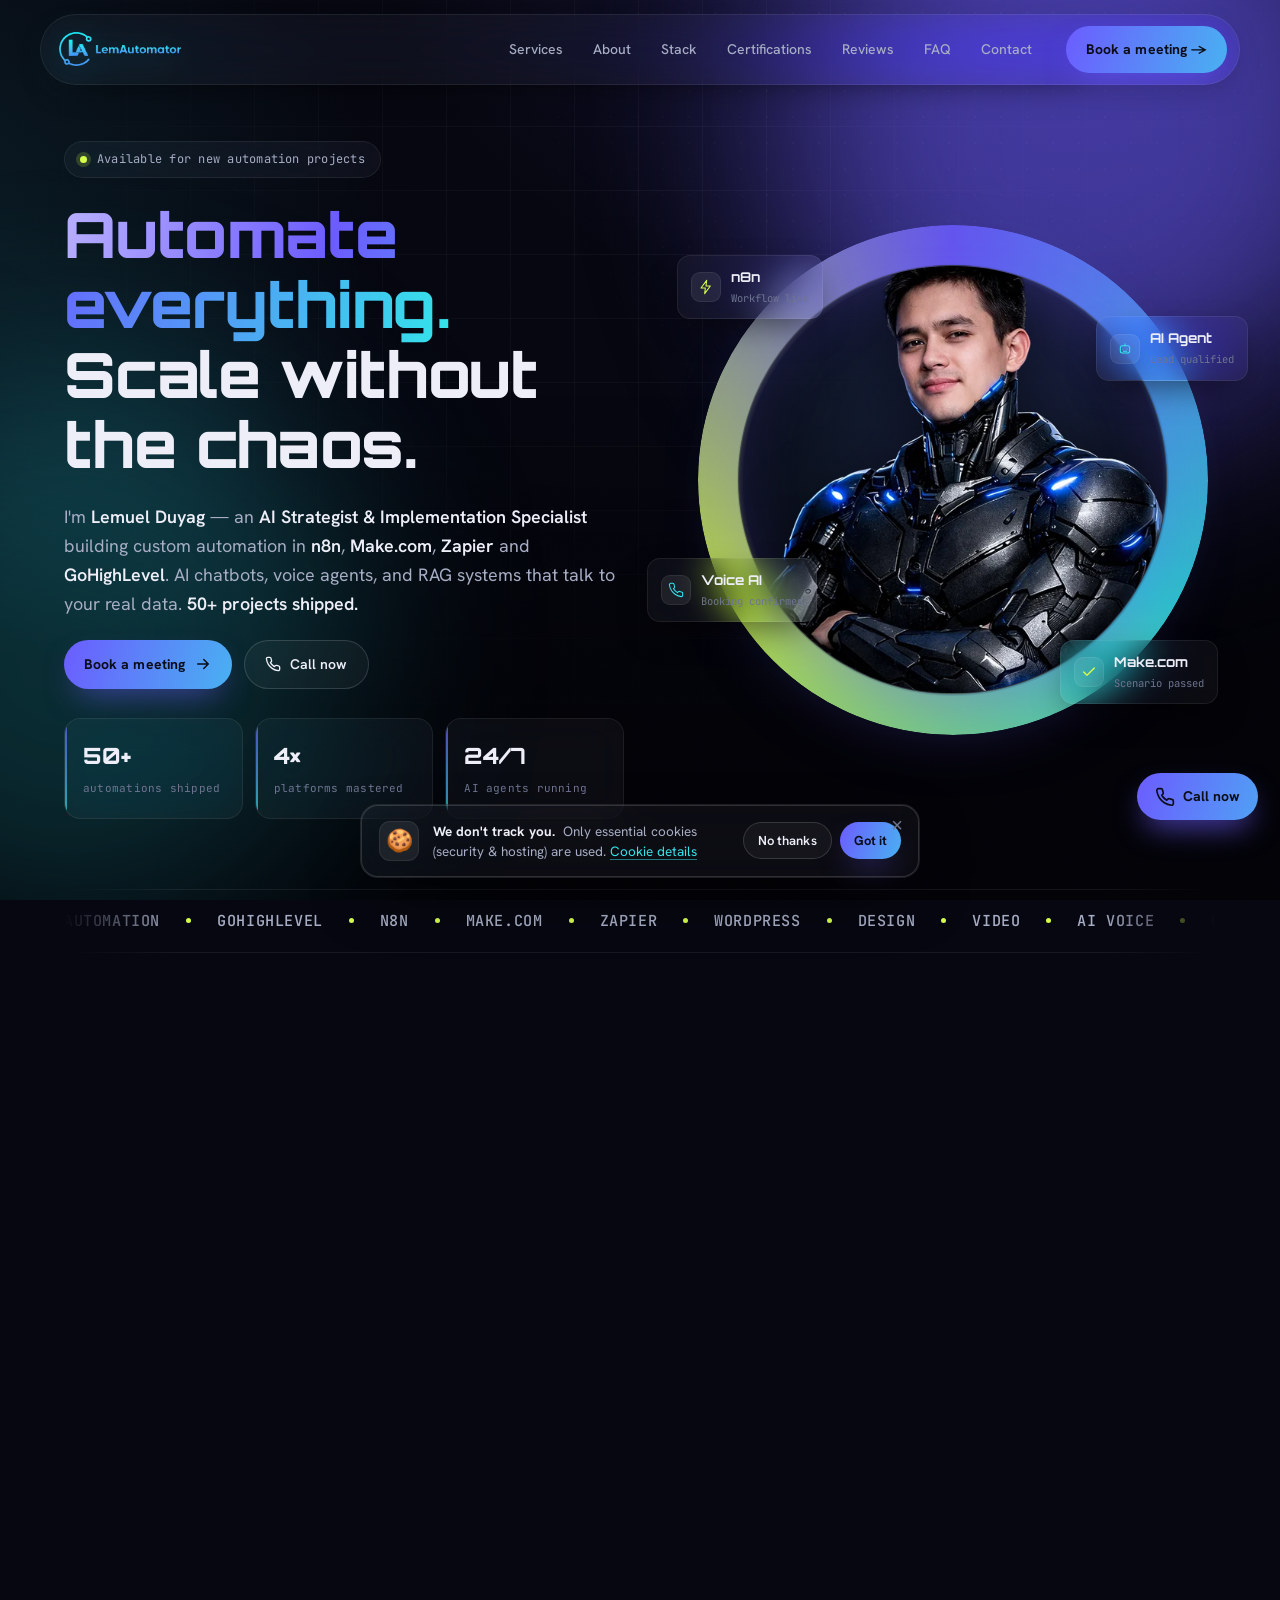
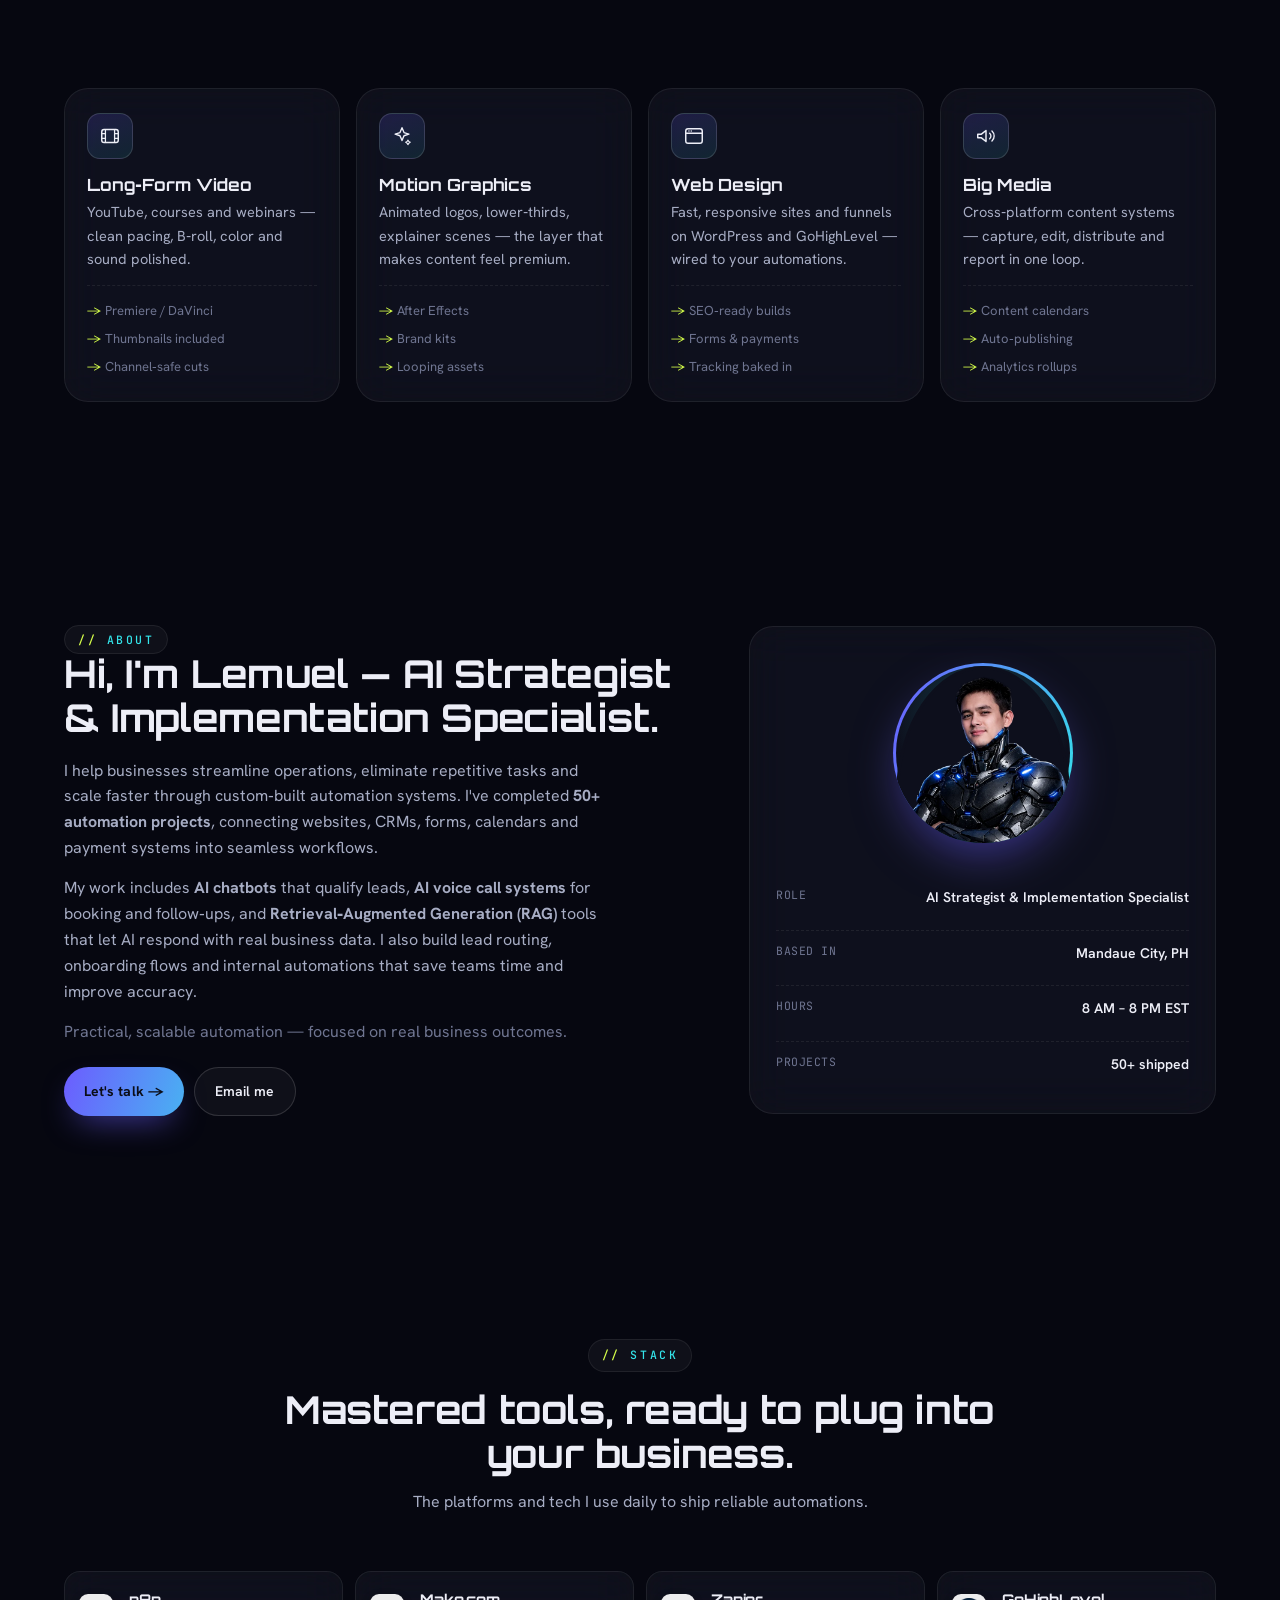
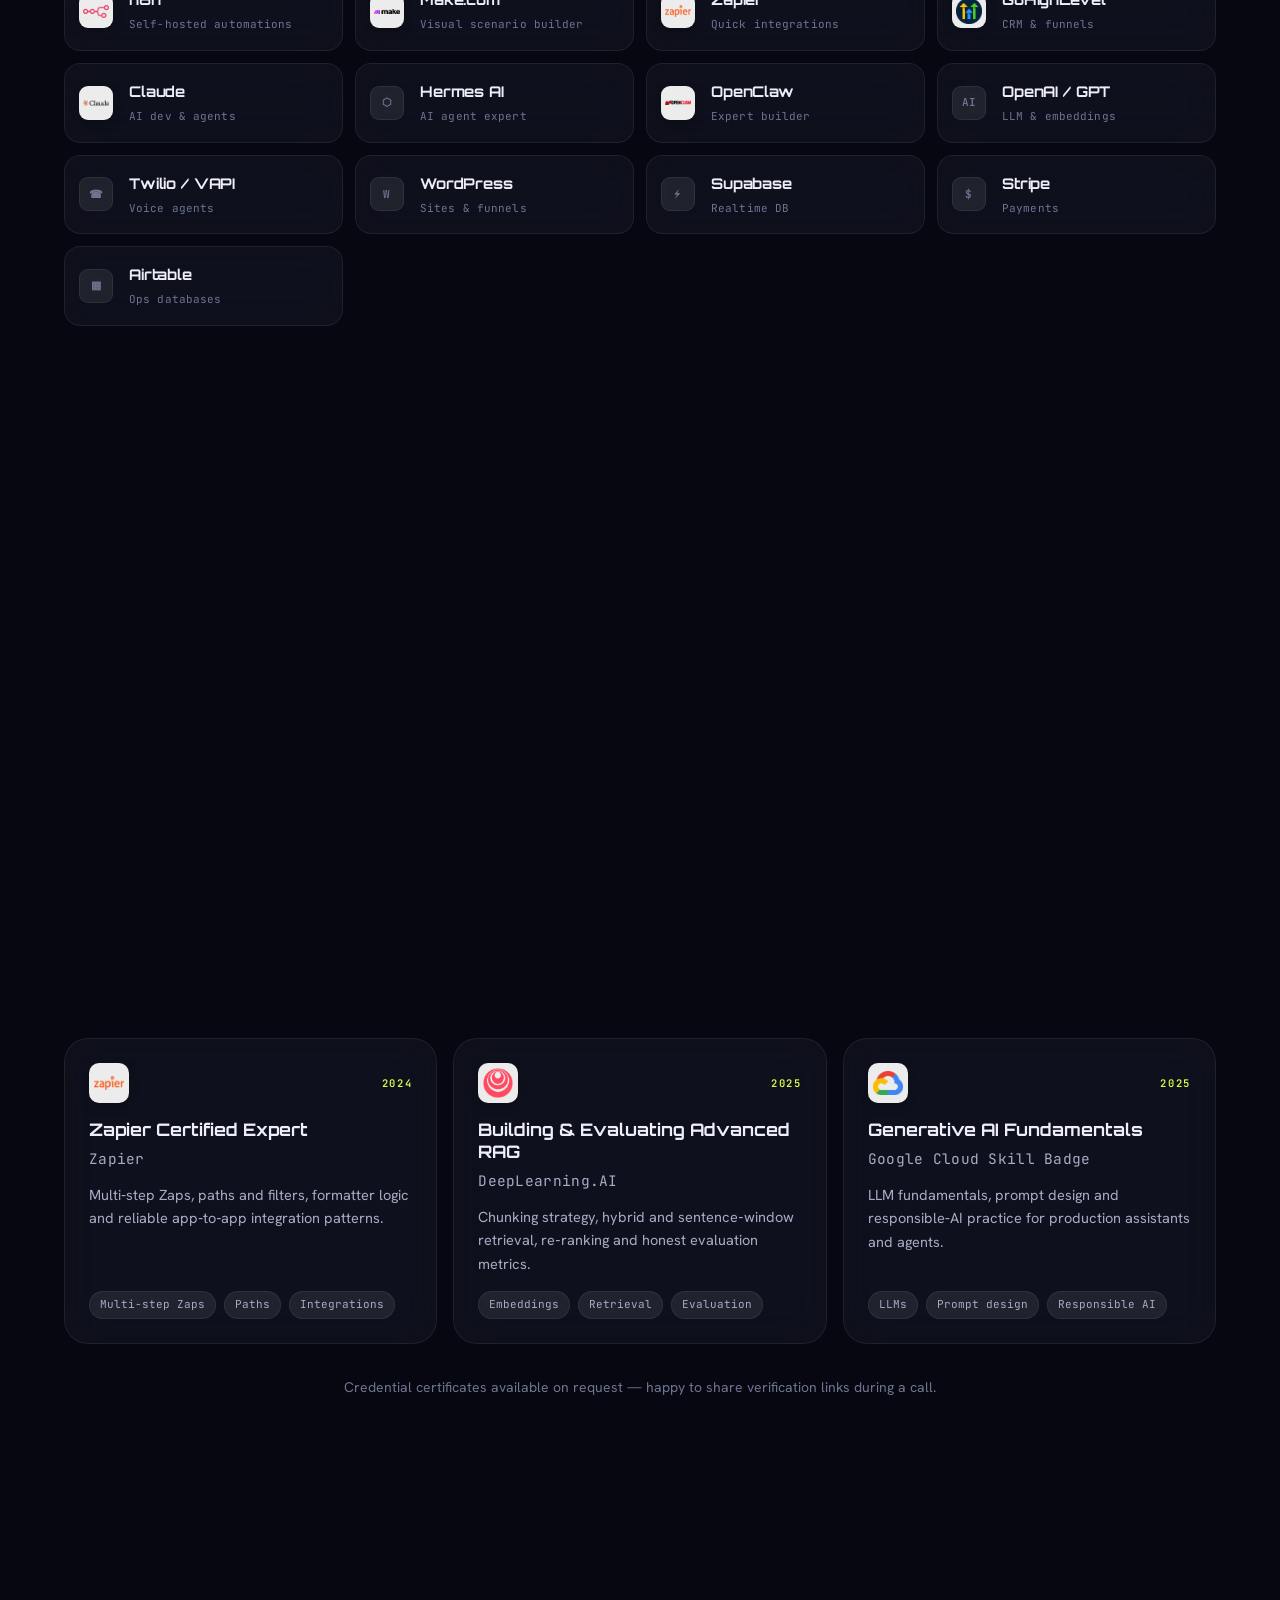
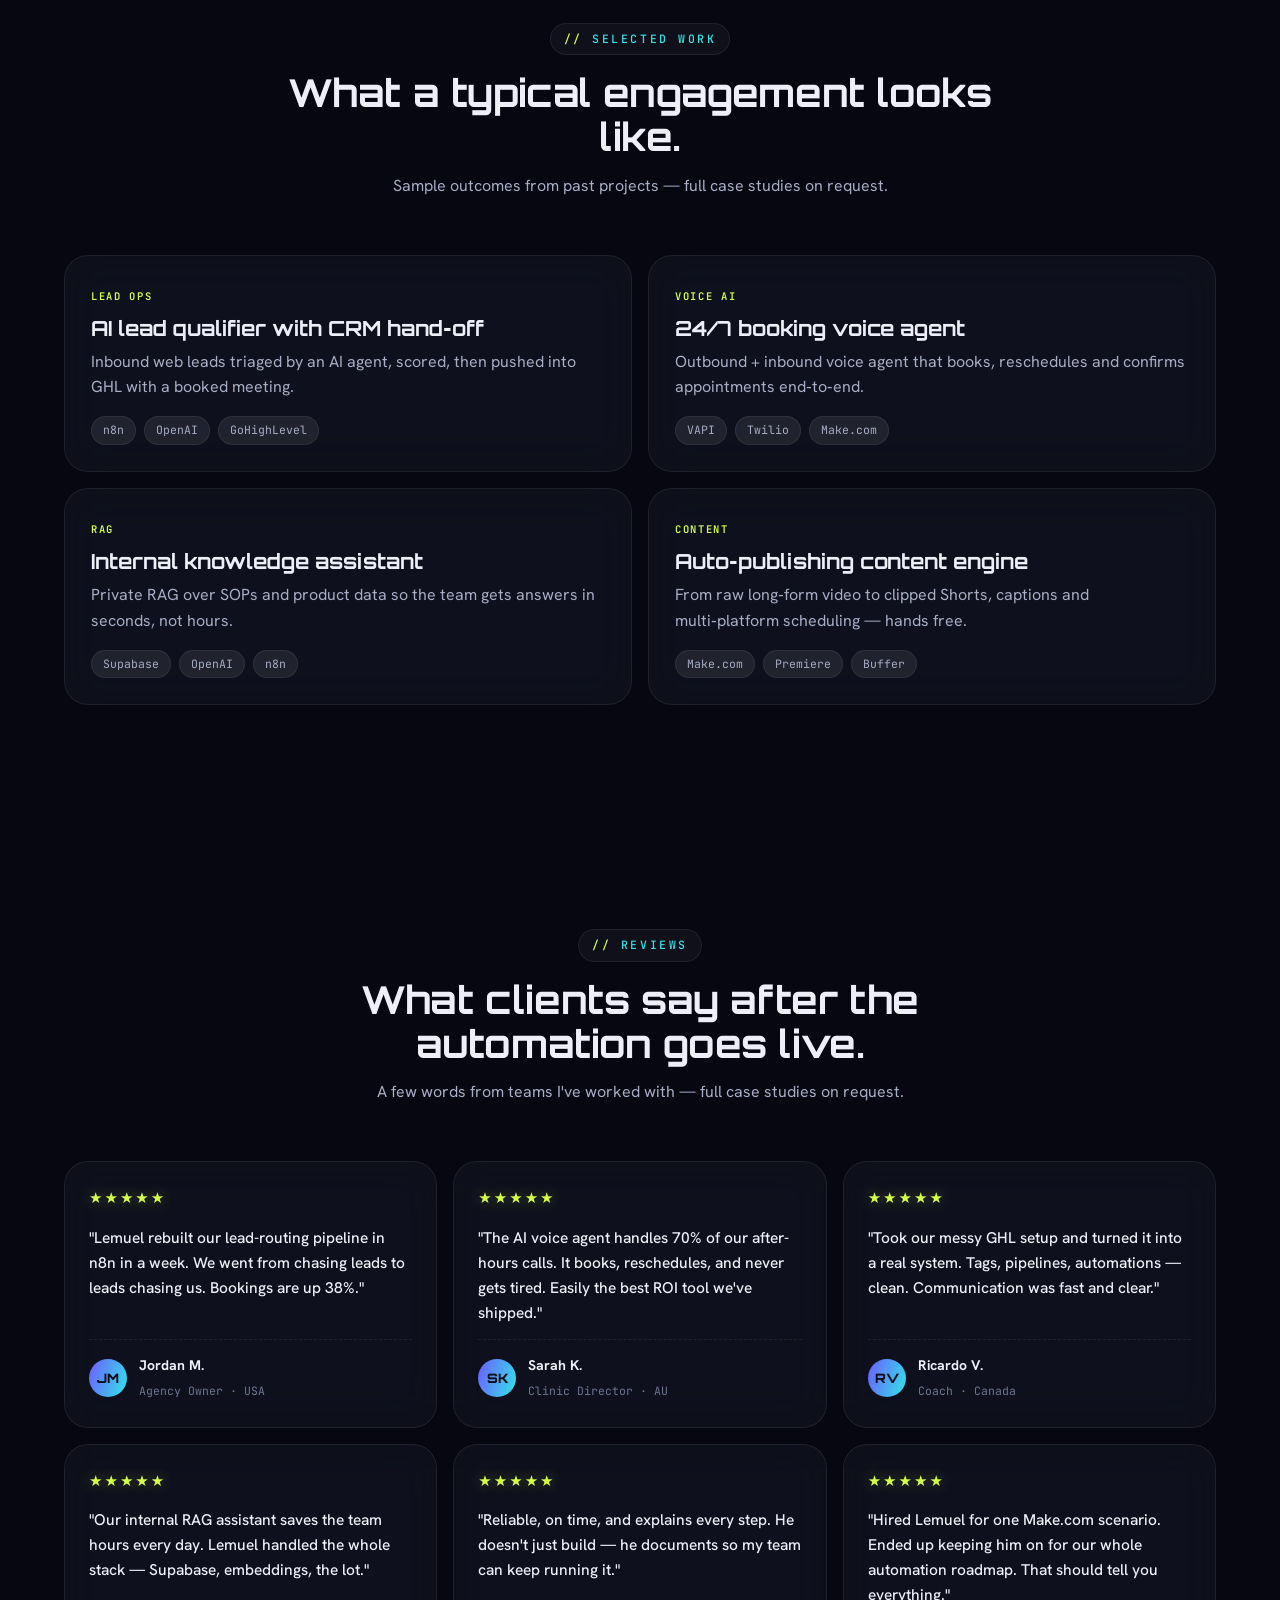
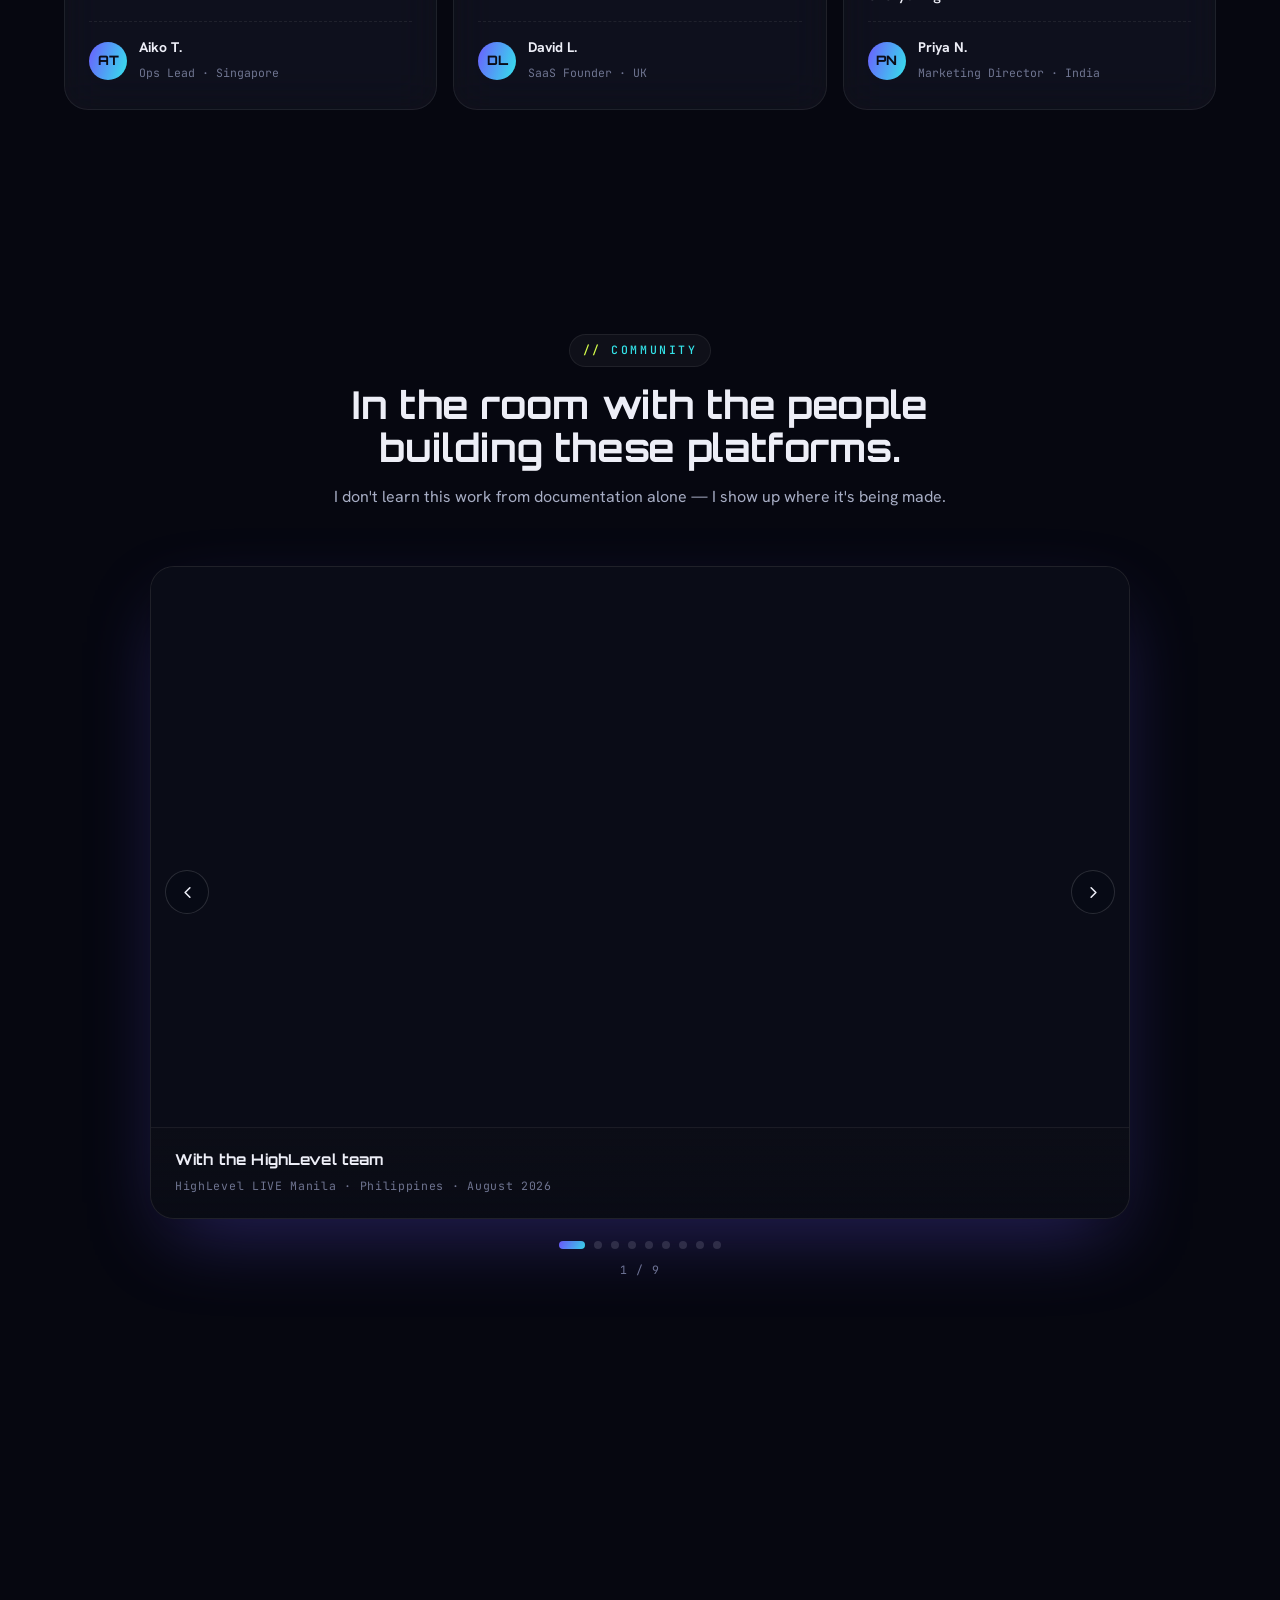
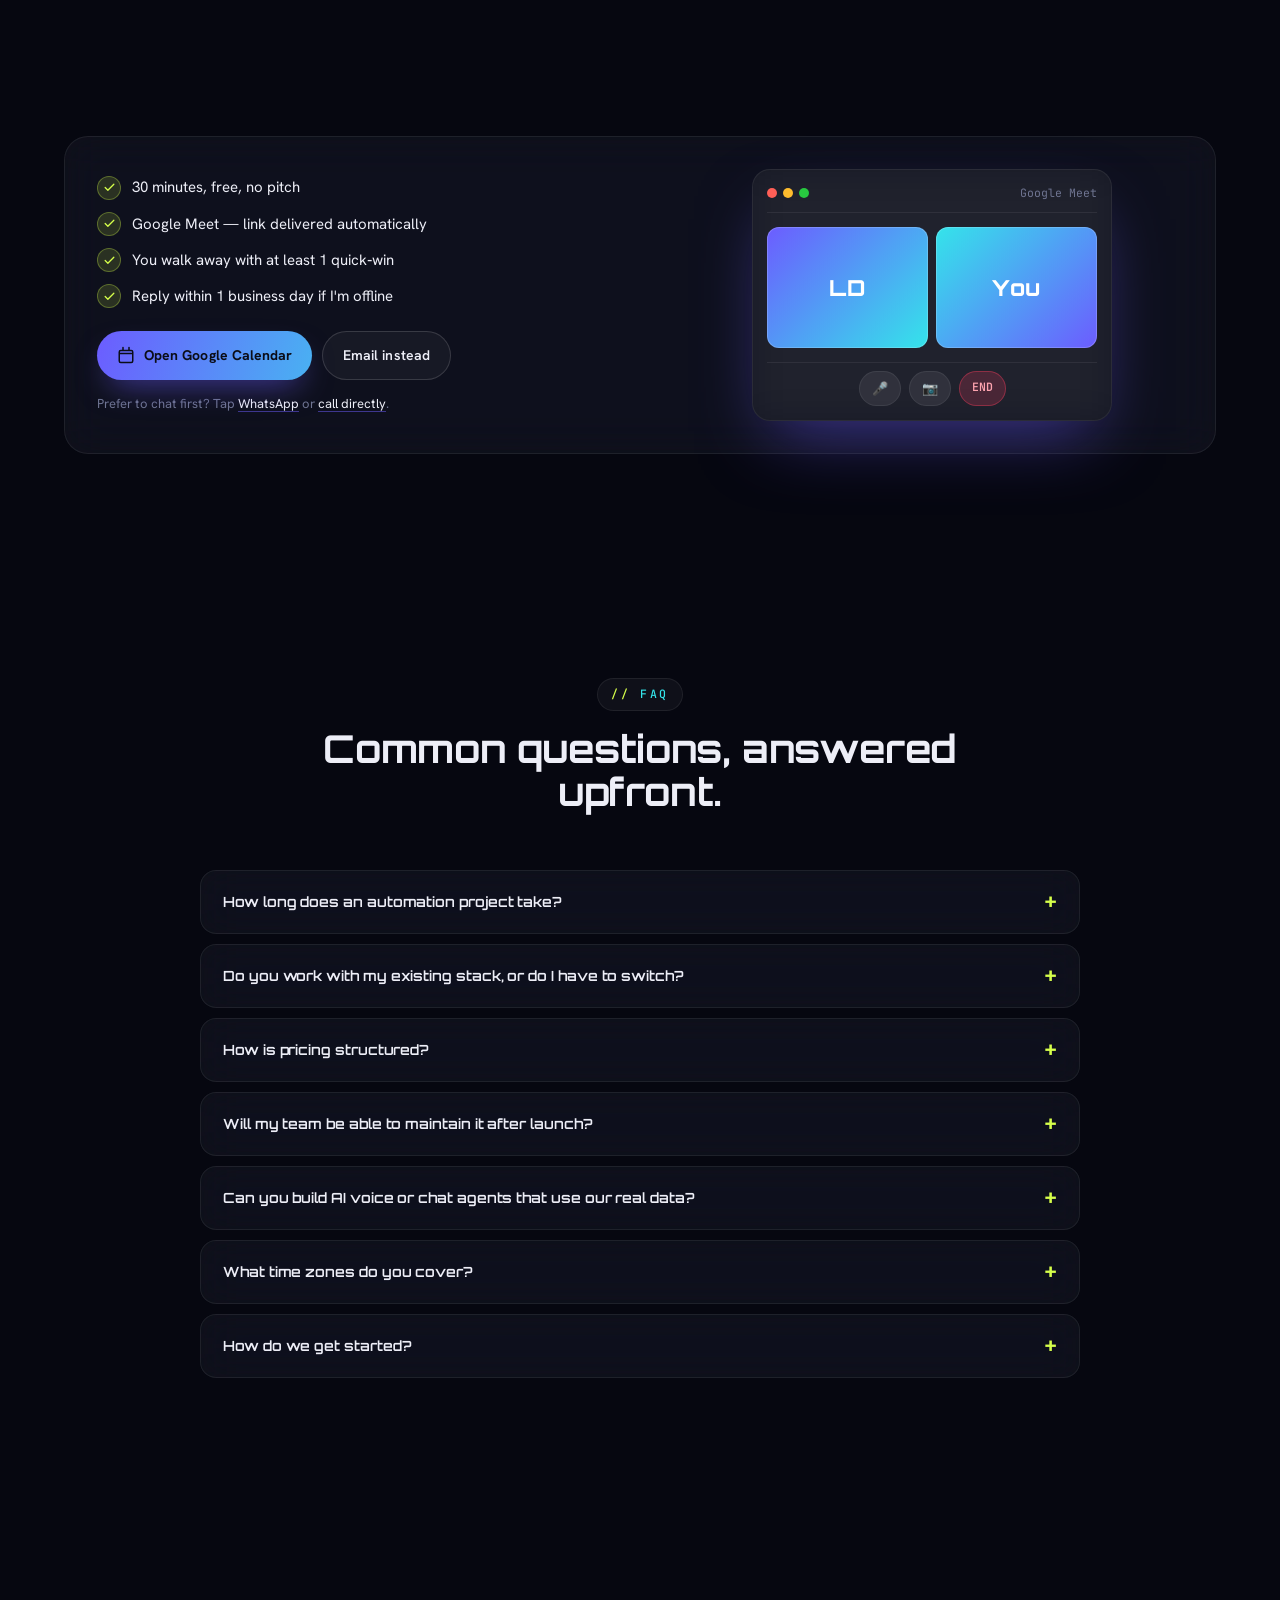
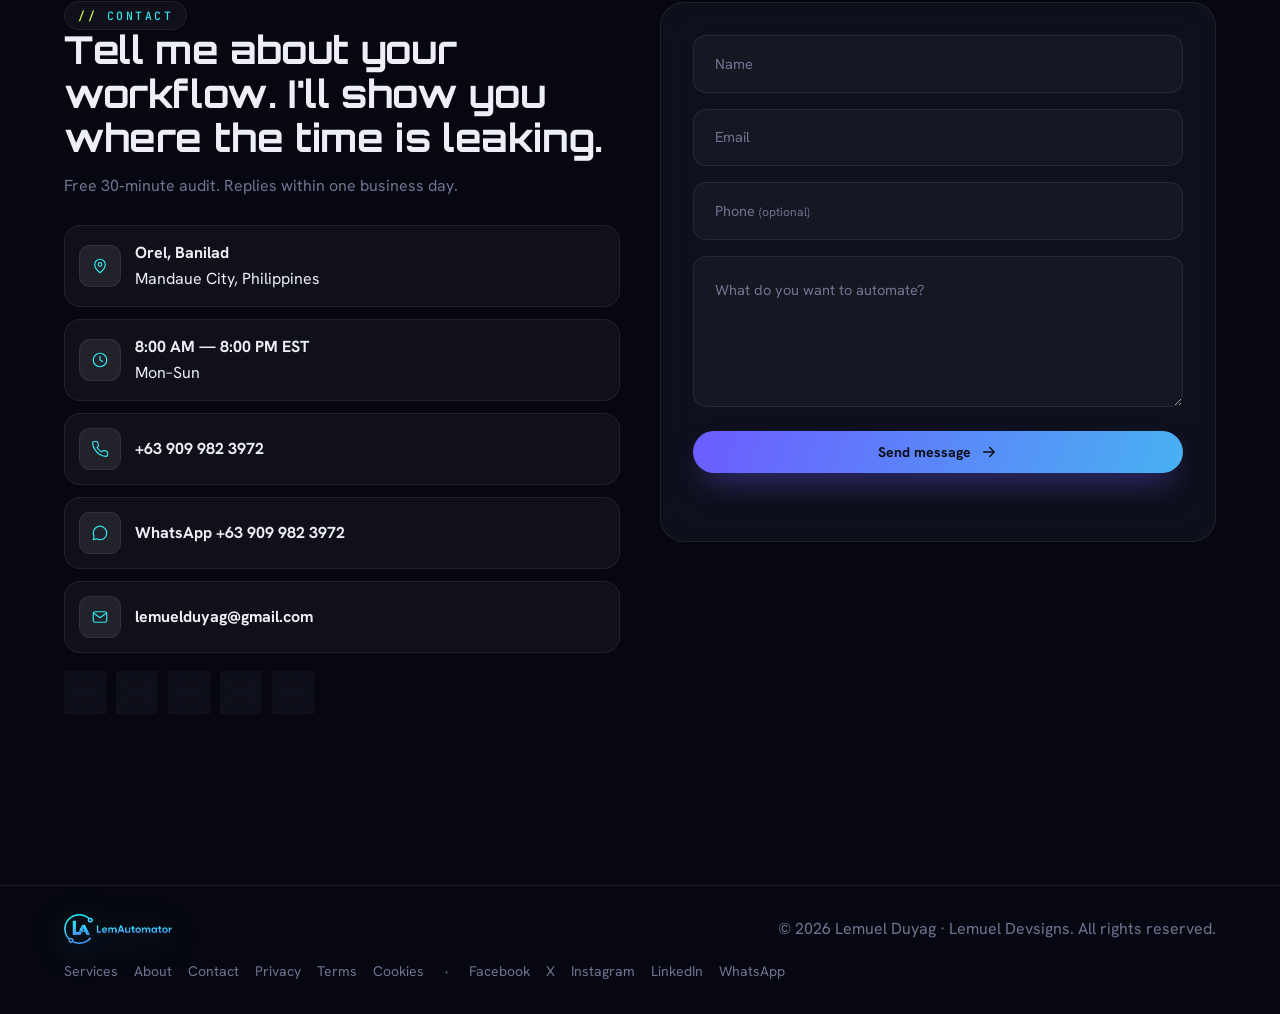
==== commit aa02a508: "Fix stale CSS/JS caching on deployed pages Stylesheet and script were served with a 24-hour max-age " ====
--- a/index.html
+++ b/index.html
@@ -42,7 +42,7 @@
 <link rel="preconnect" href="https://fonts.googleapis.com" />
 <link rel="preconnect" href="https://fonts.gstatic.com" crossorigin />
 <link href="https://fonts.googleapis.com/css2?family=Orbitron:wght@500;600;700;800;900&family=Hanken+Grotesk:wght@400;500;600;700&family=JetBrains+Mono:wght@500;600&display=swap" rel="stylesheet" />
-<link rel="stylesheet" href="styles.css" />
+<link rel="stylesheet" href="styles.css?v=20260830" />
 
 <script type="application/ld+json">
 {
@@ -1210,6 +1210,6 @@
 </a>
 <a href="#top" class="to-top glass" aria-label="Back to top">↑</a>
 
-<script src="script.js" defer></script>
+<script src="script.js?v=20260830" defer></script>
 </body>
 </html>
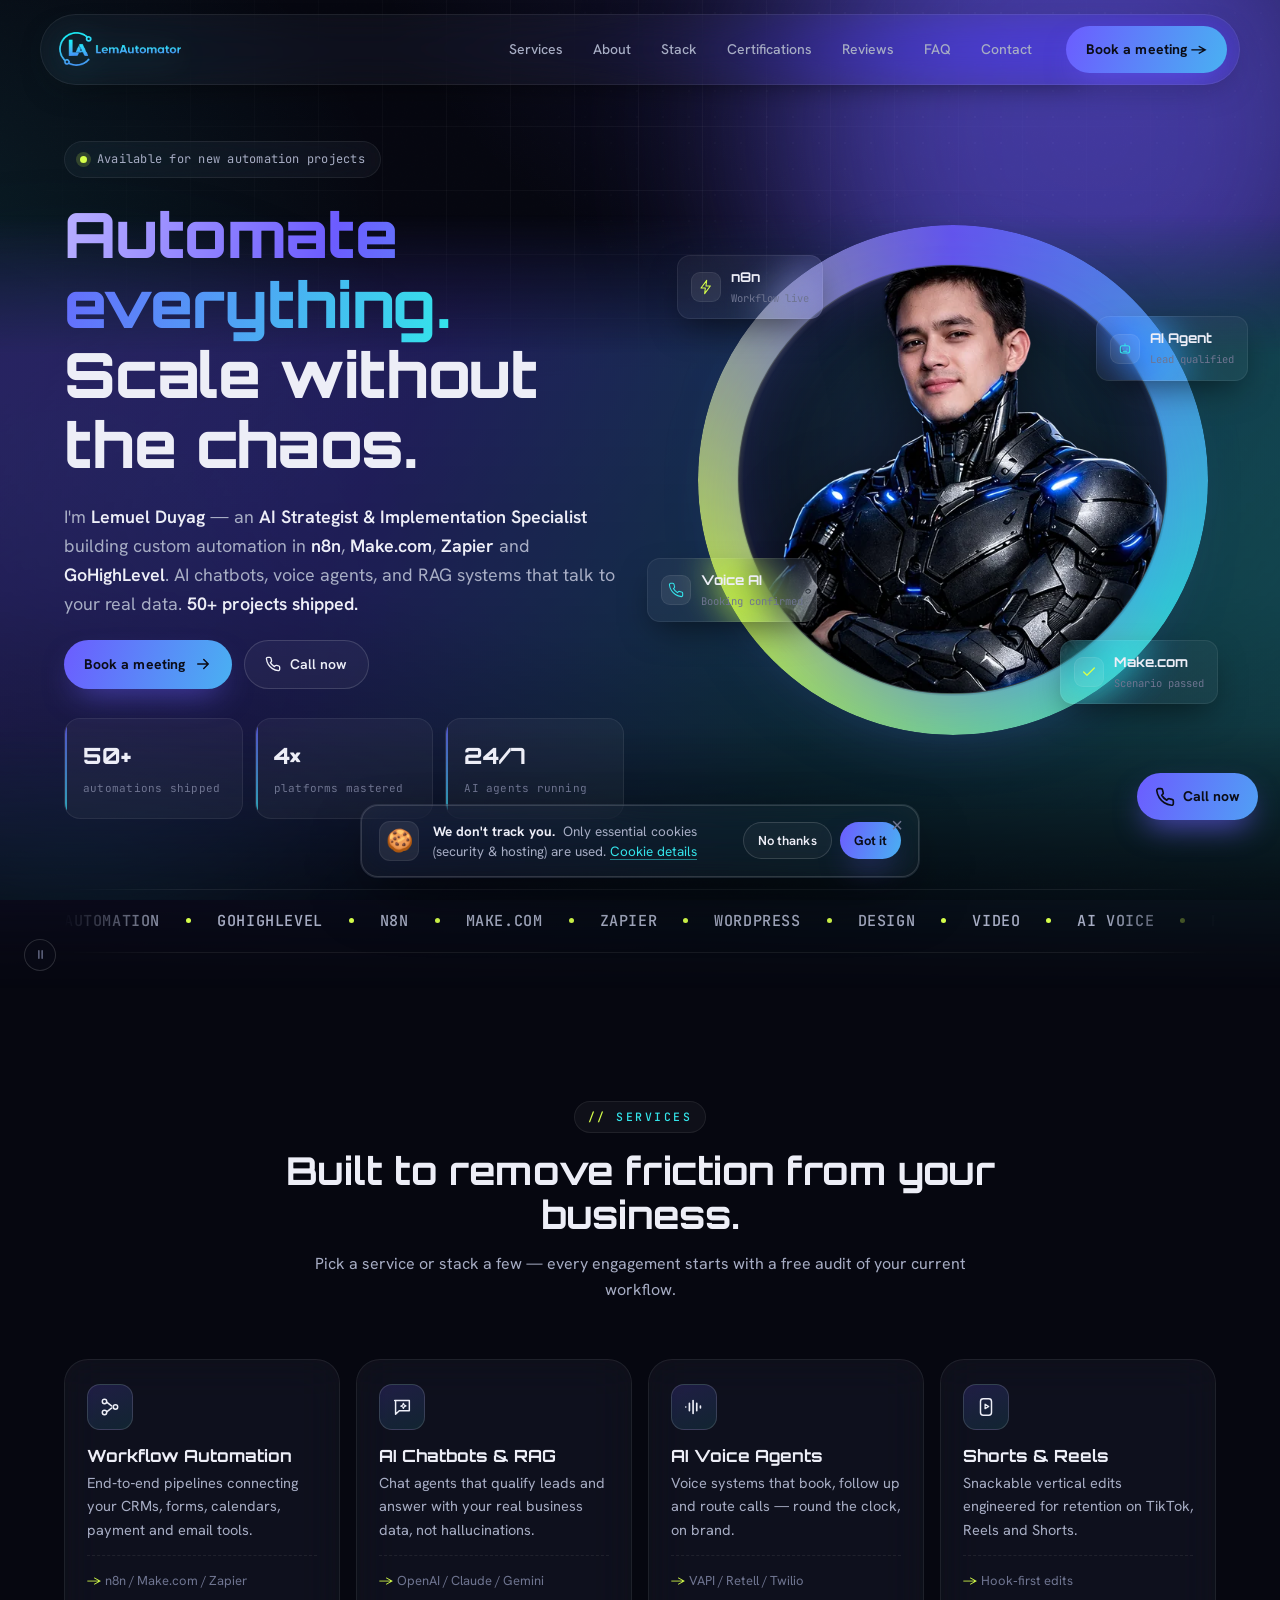
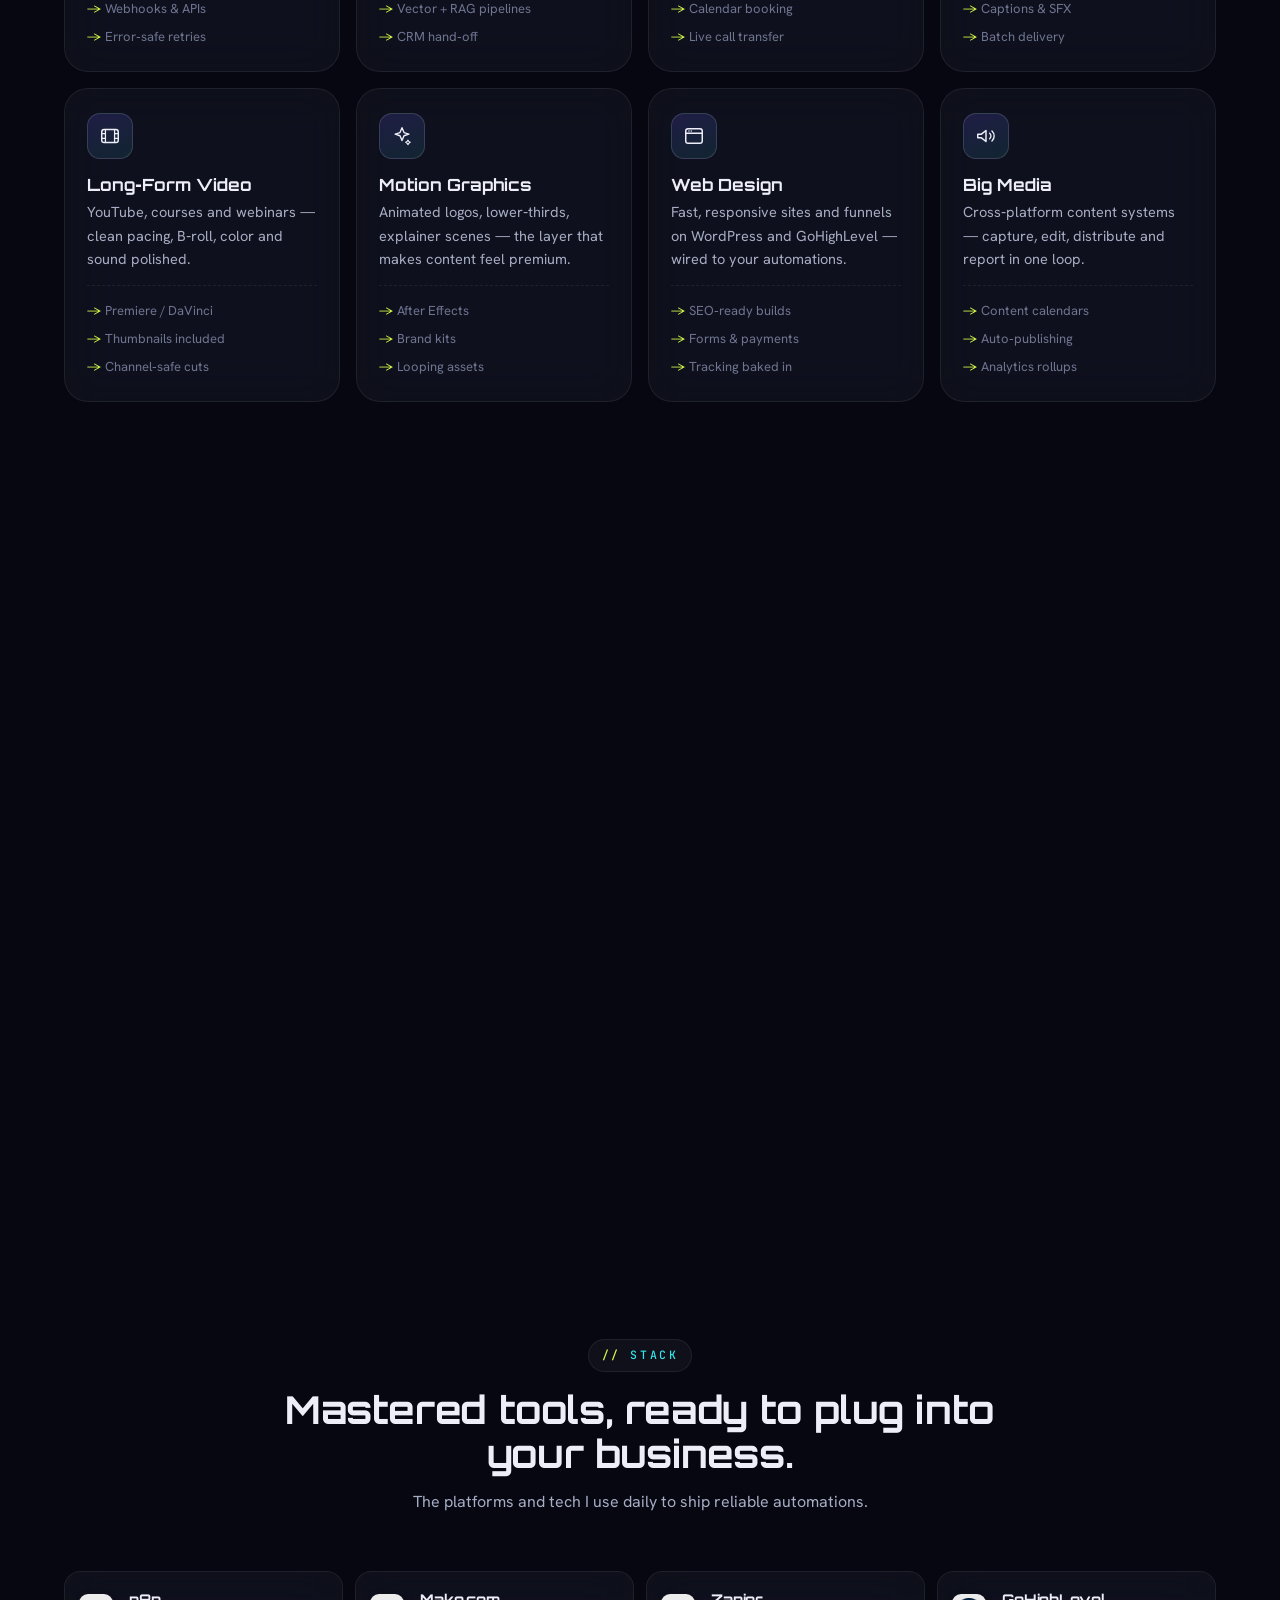
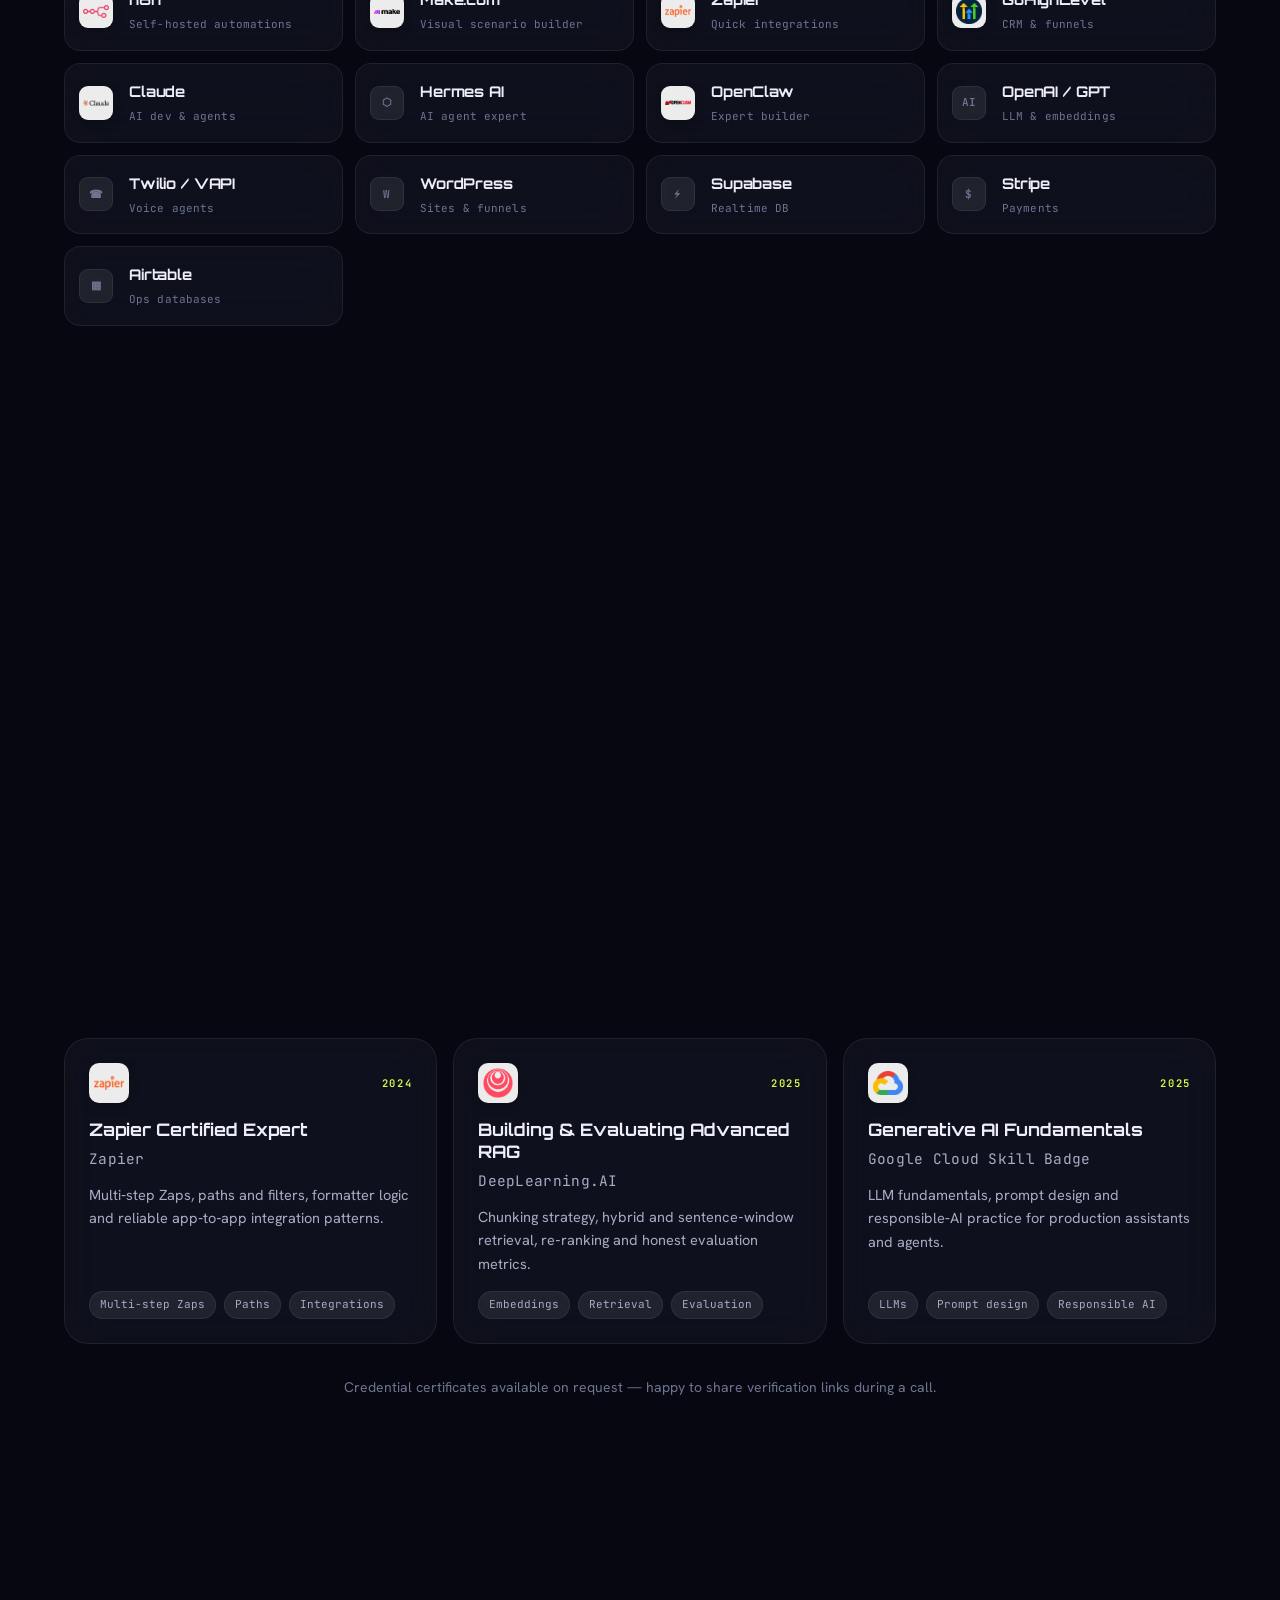
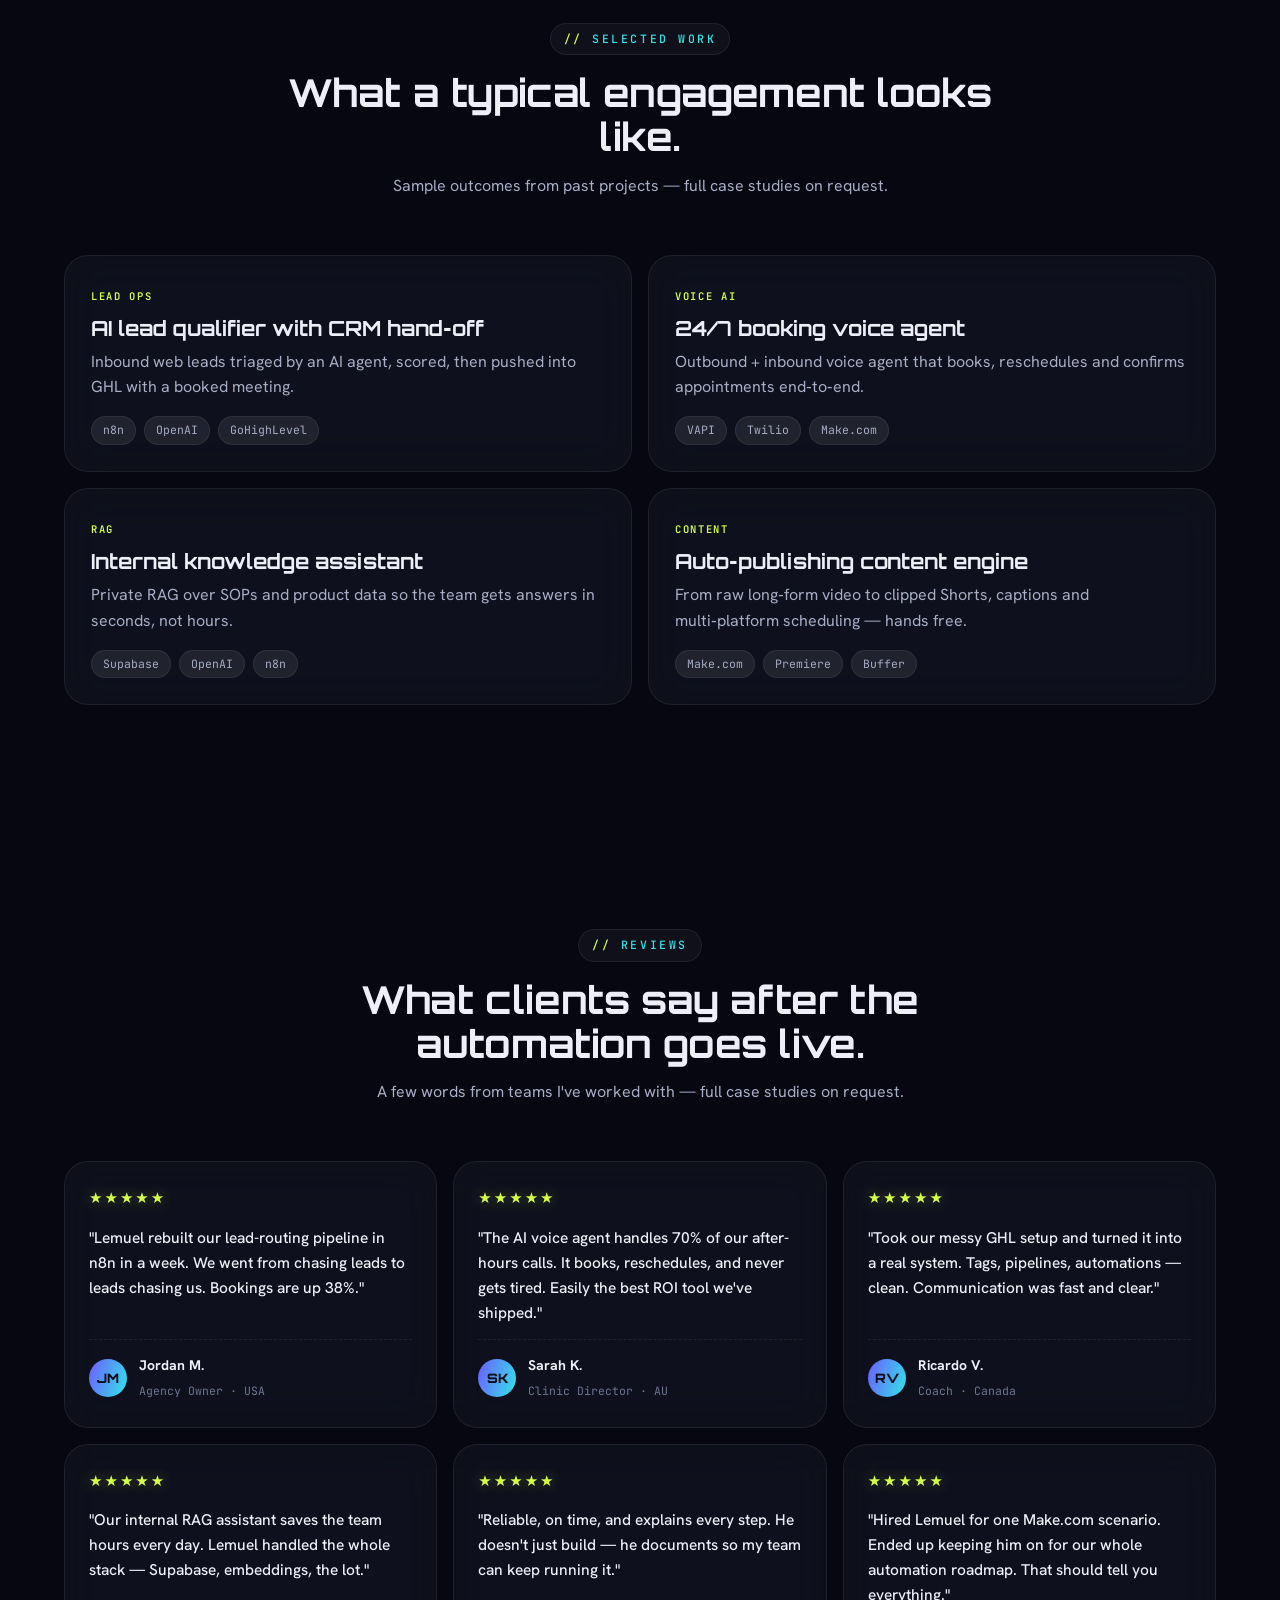
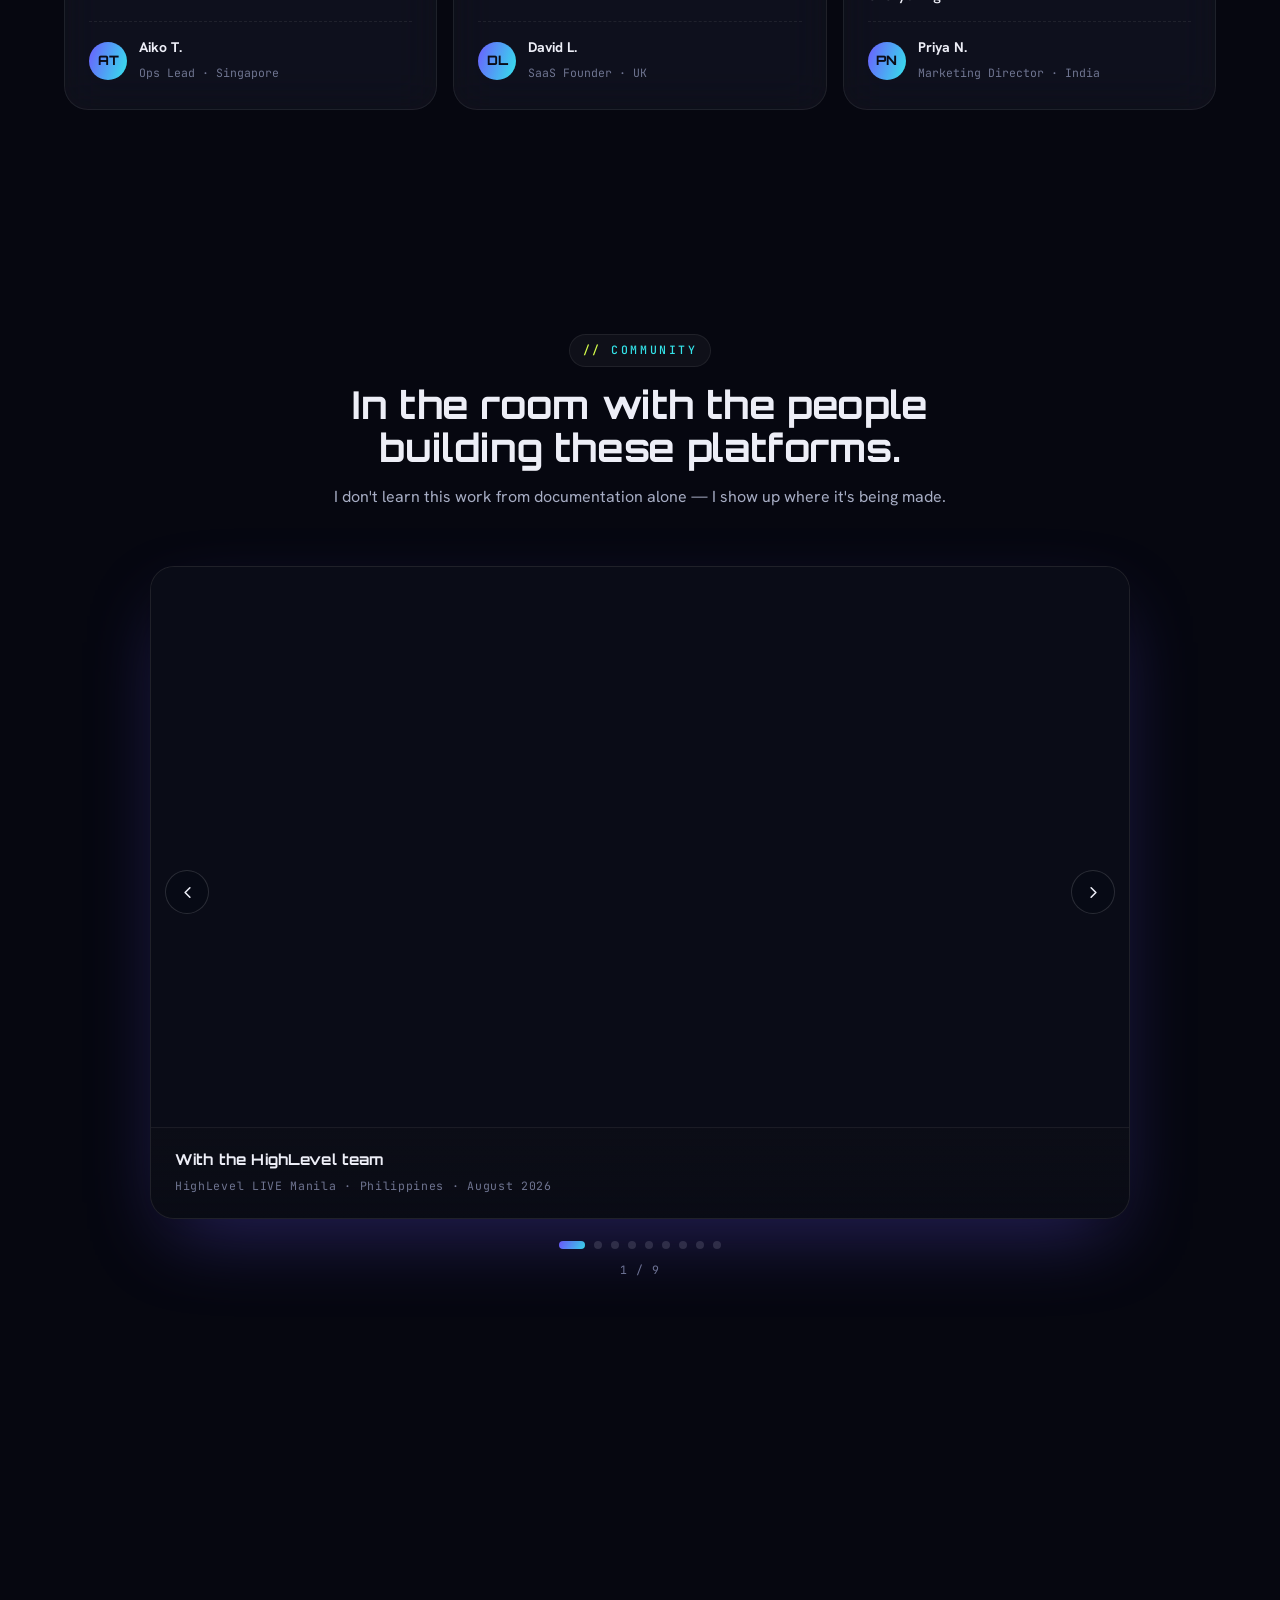
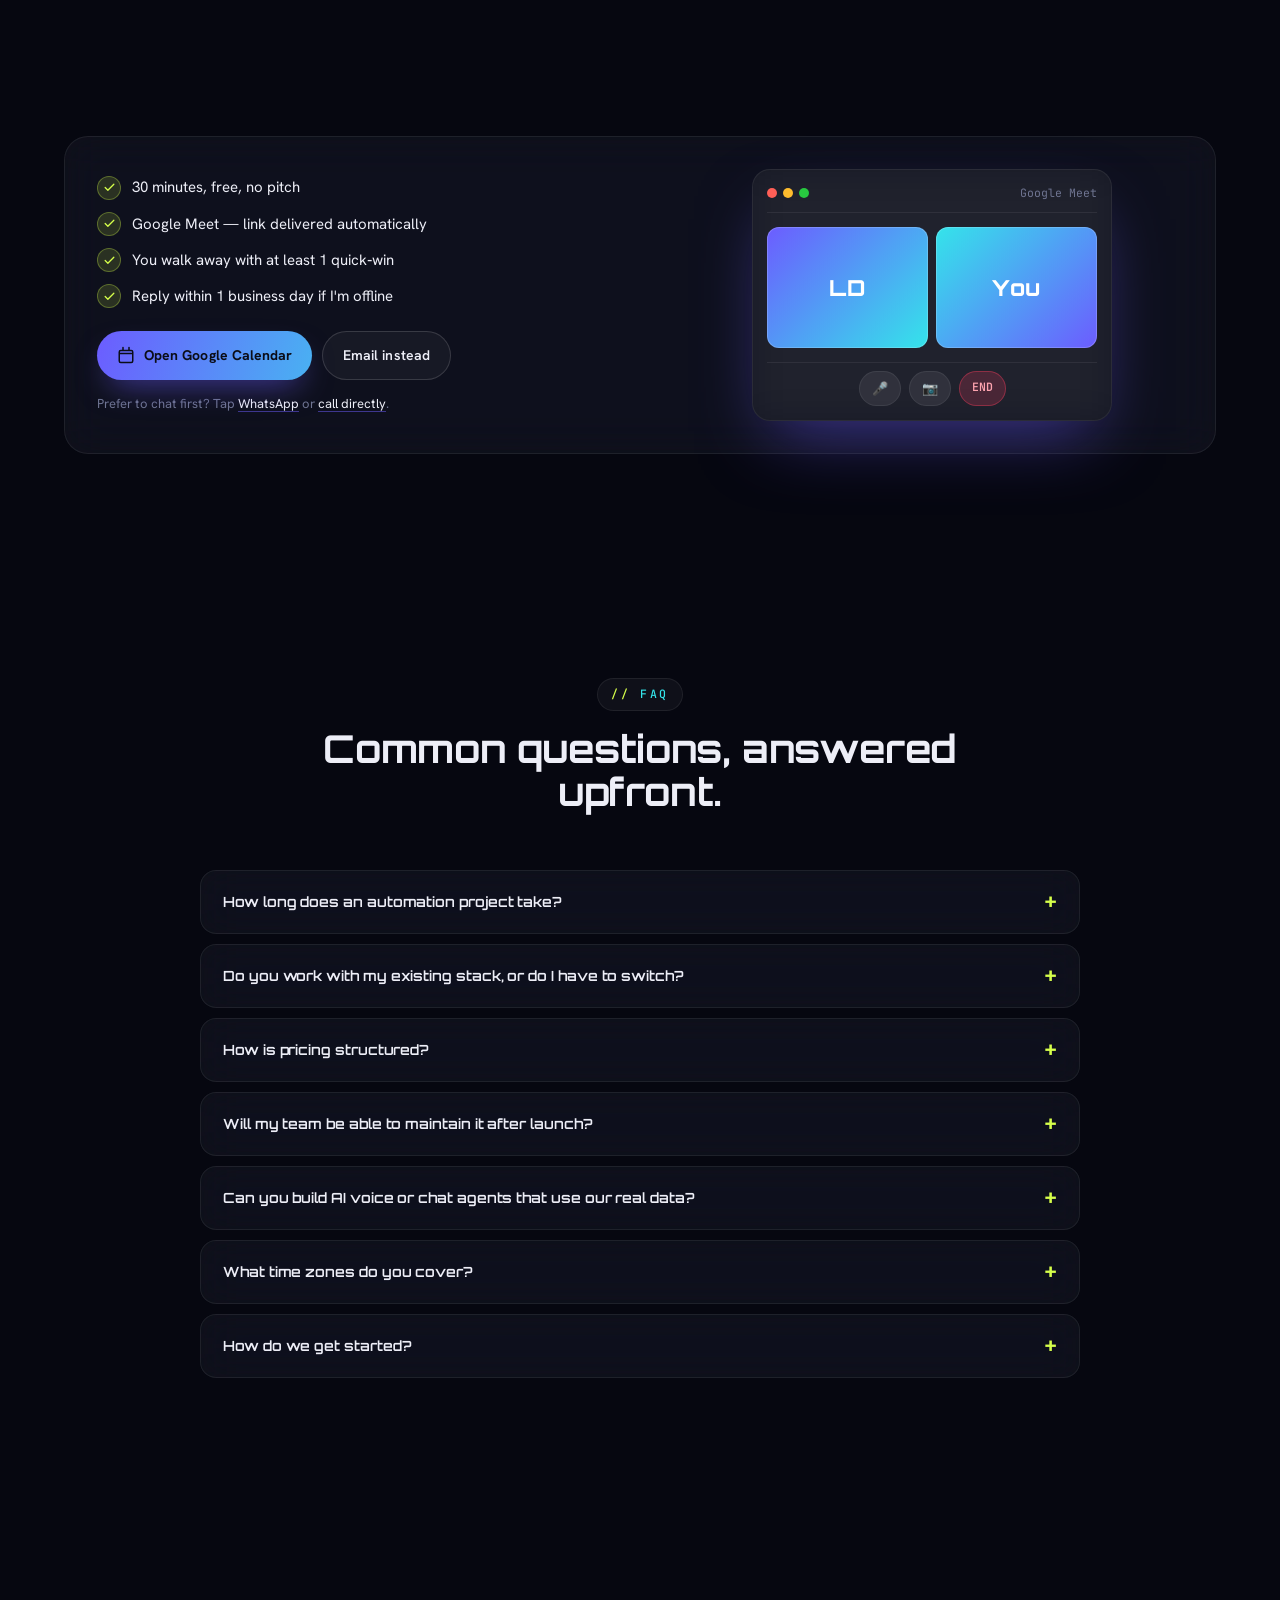
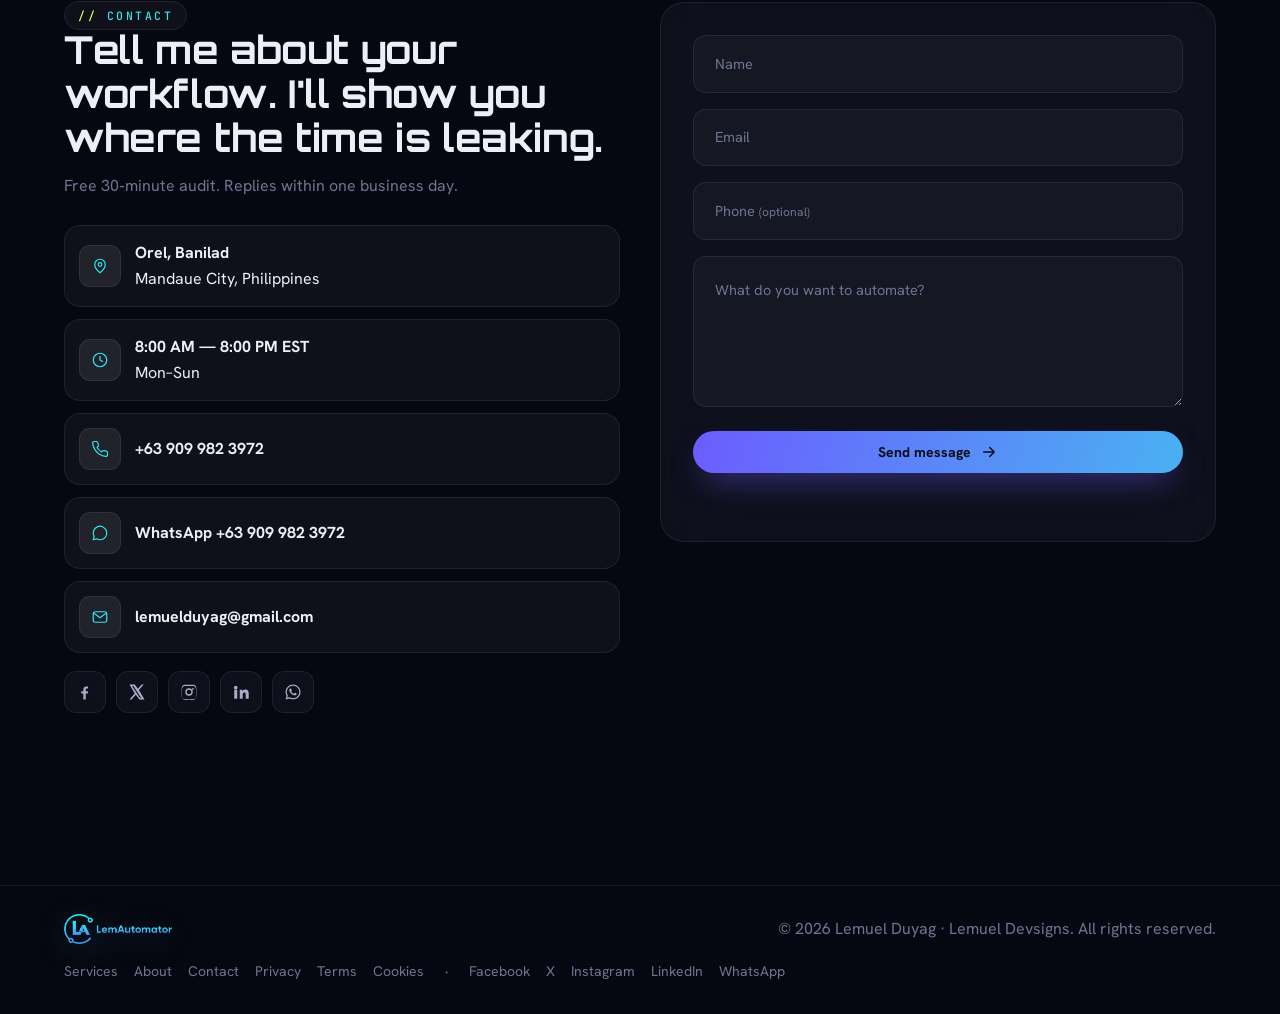
==== commit b3c1f132: "Add cinematic video backdrop to hero Introduce a looping video layer behind the hero, treated so it " ====
--- a/index.html
+++ b/index.html
@@ -42,7 +42,7 @@
 <link rel="preconnect" href="https://fonts.googleapis.com" />
 <link rel="preconnect" href="https://fonts.gstatic.com" crossorigin />
 <link href="https://fonts.googleapis.com/css2?family=Orbitron:wght@500;600;700;800;900&family=Hanken+Grotesk:wght@400;500;600;700&family=JetBrains+Mono:wght@500;600&display=swap" rel="stylesheet" />
-<link rel="stylesheet" href="styles.css?v=20260830" />
+<link rel="stylesheet" href="styles.css?v=20260904" />
 
 <script type="application/ld+json">
 {
@@ -452,23 +452,51 @@
 
 <main id="top">
 
-<section class="hero">
+<!-- Full-width stage so the backdrop can bleed edge to edge without 100vw, which
+     overshoots by the scrollbar's width and leaves a sliver of horizontal scroll. -->
+<div class="hero-stage">
+
+  <!-- Cinematic backdrop. The clip is blended in luminosity over the brand gradient,
+       so it reads as moving terrain in violet/cyan rather than as its own footage. -->
+  <div class="hero-cinema" aria-hidden="true">
+    <div class="hero-cinema-tint"></div>
+    <video class="hero-cinema-video"
+           data-cinema
+           data-src="videos/hero.mp4"
+           width="1600" height="890"
+           muted playsinline disablepictureinpicture preload="none"></video>
+    <div class="hero-cinema-mask"></div>
+  </div>
+
+  <!-- WCAG 2.2.2: looping motion that starts on its own needs a stop control.
+       Stays hidden until script.js decides the clip is actually playing. -->
+  <button type="button" class="cinema-toggle" data-cinema-toggle hidden
+          aria-pressed="false" aria-label="Pause background video">
+    <svg class="ct-pause" viewBox="0 0 24 24" width="13" height="13" aria-hidden="true">
+      <path d="M9 5v14M15 5v14" stroke="currentColor" stroke-width="2.4" fill="none" stroke-linecap="round"/>
+    </svg>
+    <svg class="ct-play" viewBox="0 0 24 24" width="13" height="13" aria-hidden="true">
+      <path d="M8 5.5v13l11-6.5-11-6.5Z" fill="currentColor"/>
+    </svg>
+  </button>
+
+  <section class="hero">
   <div class="hero-grid">
     <div class="hero-copy">
-      <div class="badge glass" data-reveal>
+      <div class="badge glass fade-rise">
         <span class="dot"></span> Available for new automation projects
       </div>
-      <h1 id="hero-title" data-reveal>
+      <h1 id="hero-title" class="fade-rise">
         <span class="grad">Automate everything.</span><br />
         Scale without the chaos.
       </h1>
-      <p class="lede" data-reveal>
+      <p class="lede fade-rise fade-rise-1">
         I'm <strong>Lemuel Duyag</strong> — an <em>AI Strategist &amp; Implementation Specialist</em>
         building custom automation in <em>n8n</em>, <em>Make.com</em>, <em>Zapier</em> and
         <em>GoHighLevel</em>. AI chatbots, voice agents, and RAG systems that talk to your real data.
         <strong>50+ projects shipped.</strong>
       </p>
-      <div class="cta-row" data-reveal>
+      <div class="cta-row fade-rise fade-rise-2">
         <a href="#book" class="btn btn-primary" data-magnetic>
           <span>Book a meeting</span>
           <svg viewBox="0 0 24 24" width="18" height="18" aria-hidden="true"><path d="M5 12h14m-6-6 6 6-6 6" stroke="currentColor" stroke-width="2" fill="none" stroke-linecap="round" stroke-linejoin="round"/></svg>
@@ -479,14 +507,14 @@
         </a>
       </div>
 
-      <div class="hero-stats" data-reveal>
+      <div class="hero-stats fade-rise fade-rise-3">
         <div class="stat glass"><b>50+</b><span>automations shipped</span></div>
         <div class="stat glass"><b>4×</b><span>platforms mastered</span></div>
         <div class="stat glass"><b>24/7</b><span>AI agents running</span></div>
       </div>
     </div>
 
-    <div class="hero-portrait" data-reveal>
+    <div class="hero-portrait fade-rise fade-rise-1">
       <div class="portrait-glow"></div>
       <div class="portrait-ring"></div>
       <div class="portrait-frame">
@@ -549,7 +577,8 @@
       <span>RAG</span><i></i>
     </div>
   </div>
-</section>
+  </section>
+</div>
 
 <section id="services" class="section">
   <div class="section-head" data-reveal>
@@ -1210,6 +1239,6 @@
 </a>
 <a href="#top" class="to-top glass" aria-label="Back to top">↑</a>
 
-<script src="script.js?v=20260830" defer></script>
+<script src="script.js?v=20260904" defer></script>
 </body>
 </html>
--- a/styles.css
+++ b/styles.css
@@ -217,7 +217,102 @@
 .eyebrow::before { content: "// "; color: var(--citron); }
 
 /* ===== Hero ===== */
-.hero { padding: 56px 24px 36px; max-width: 1200px; margin: 0 auto; }
+.hero { padding: 56px 24px 36px; max-width: 1200px; margin: 0 auto; position: relative; }
+
+/* --- Cinematic backdrop ---
+   Full-bleed layer anchored below the nav. The clip sits in `luminosity` blend
+   over the brand gradient, so only its light and shadow survive — the colour is
+   ours. Opacity is driven from script.js, which fades the seams of each loop. */
+.hero-stage { position: relative; }
+.hero-cinema {
+  position: absolute;
+  top: 130px; bottom: 0;
+  left: 0; right: 0;
+  z-index: 0;
+  overflow: hidden;
+  pointer-events: none;
+  isolation: isolate;
+  /* An alpha mask, not a painted-on scrim — the edges have to go transparent so
+     the page's own grid and auras keep showing through, otherwise the top of the
+     layer cuts a visible line across the background. */
+  -webkit-mask-image: linear-gradient(to bottom, transparent 0%, #000 18%, #000 66%, transparent 100%);
+  mask-image: linear-gradient(to bottom, transparent 0%, #000 18%, #000 66%, transparent 100%);
+}
+.hero-cinema-tint {
+  position: absolute; inset: 0;
+  background: linear-gradient(116deg, #6c5cff 0%, #4740c4 30%, #1d7f96 64%, #34e4ea 100%);
+  opacity: 0.9;
+}
+.hero-cinema-video {
+  position: absolute; inset: 0;
+  width: 100%; height: 100%;
+  object-fit: cover;
+  opacity: 0;                 /* script.js owns this */
+  mix-blend-mode: luminosity;
+  /* Blurred hard enough that the source landscape stops reading as a landscape
+     and becomes drifting light and shadow. The slight scale hides the soft
+     edges blur leaves behind. */
+  filter: blur(14px) contrast(1.24) brightness(0.6) saturate(0.8);
+  transform: scale(1.08);
+  will-change: opacity;
+}
+/* Dimming scrim only — every stop is translucent so it darkens without hiding. */
+.hero-cinema-mask {
+  position: absolute; inset: 0;
+  background:
+    linear-gradient(to bottom,
+      rgba(6, 7, 16, 0.50) 0%,
+      rgba(6, 7, 16, 0.58) 48%,
+      rgba(6, 7, 16, 0.78) 100%),
+    radial-gradient(115% 78% at 50% 38%, transparent 22%, rgba(6, 7, 16, 0.5) 100%);
+}
+/* Copy and portrait ride above the backdrop. */
+.hero-grid, .hero .marquee { position: relative; z-index: 1; }
+
+/* Stop control. Deliberately quiet, but not faded — a control nobody can see is
+   not a mechanism, and the icon still has to clear 3:1 against its own backing,
+   so the tint is carried by colour rather than by opacity. */
+.cinema-toggle {
+  /* Left side on purpose: the fixed .fab-call and .to-top buttons own the
+     bottom-right corner and sit at a far higher z-index, so a control placed
+     there gets covered as the page scrolls past. */
+  position: absolute; left: 24px; bottom: 18px; z-index: 2;
+  width: 32px; height: 32px; border-radius: 50%;
+  display: grid; place-items: center;
+  color: var(--muted);
+  background: rgba(10, 12, 23, 0.72);
+  border: 1px solid var(--line-2);
+  backdrop-filter: blur(10px);
+  -webkit-backdrop-filter: blur(10px);
+  cursor: pointer;
+  transition: color .3s var(--ease), border-color .3s var(--ease), background .3s var(--ease);
+}
+.cinema-toggle:hover { color: var(--ink); background: rgba(10, 12, 23, 0.9); }
+.cinema-toggle:focus-visible {
+  color: var(--ink);
+  outline: 2px solid var(--cyan); outline-offset: 3px;
+}
+.cinema-toggle .ct-play { display: none; }
+.cinema-toggle[aria-pressed="true"] .ct-play { display: block; }
+.cinema-toggle[aria-pressed="true"] .ct-pause { display: none; }
+@media (max-width: 900px) { .cinema-toggle { display: none; } }
+
+/* --- Cinematic entrance ---
+   Runs on load rather than on scroll: the hero is above the fold, so the
+   staggered cascade is the first thing seen. */
+@keyframes fadeRise {
+  from { opacity: 0; transform: translateY(20px); }
+  to   { opacity: 1; transform: translateY(0); }
+}
+.fade-rise {
+  opacity: 0;
+  animation: fadeRise 0.8s ease-out forwards;
+}
+/* The headline carries no delay on purpose: it is the LCP element, and an
+   opacity:0 element is not eligible for LCP until it starts painting. */
+.fade-rise-1 { animation-delay: 0.2s; }
+.fade-rise-2 { animation-delay: 0.4s; }
+.fade-rise-3 { animation-delay: 0.6s; }
 .hero-grid {
   display: grid; grid-template-columns: 1.08fr 1fr; gap: 56px; align-items: center;
 }
@@ -969,5 +1064,21 @@
 @media (prefers-reduced-motion: reduce) {
   *, *::before, *::after { animation: none !important; transition: none !important; }
   [data-reveal] { opacity: 1 !important; transform: none !important; }
+  .fade-rise { opacity: 1 !important; transform: none !important; }
   .gallery-track { transition: none !important; }
 }
+
+/* Narrow screens never download the clip (script.js gates it), so the tint and
+   mask carry the hero on their own — cheaper and calmer at phone size. */
+@media (max-width: 900px) {
+  .hero-cinema { top: 90px; }
+  .hero-cinema-tint { opacity: 0.5; }
+  .hero-cinema-mask {
+    background:
+      linear-gradient(to bottom,
+        rgba(6, 7, 16, 0.6) 0%,
+        rgba(6, 7, 16, 0.68) 50%,
+        rgba(6, 7, 16, 0.82) 100%),
+      radial-gradient(120% 70% at 50% 34%, transparent 20%, rgba(6, 7, 16, 0.55) 100%);
+  }
+}
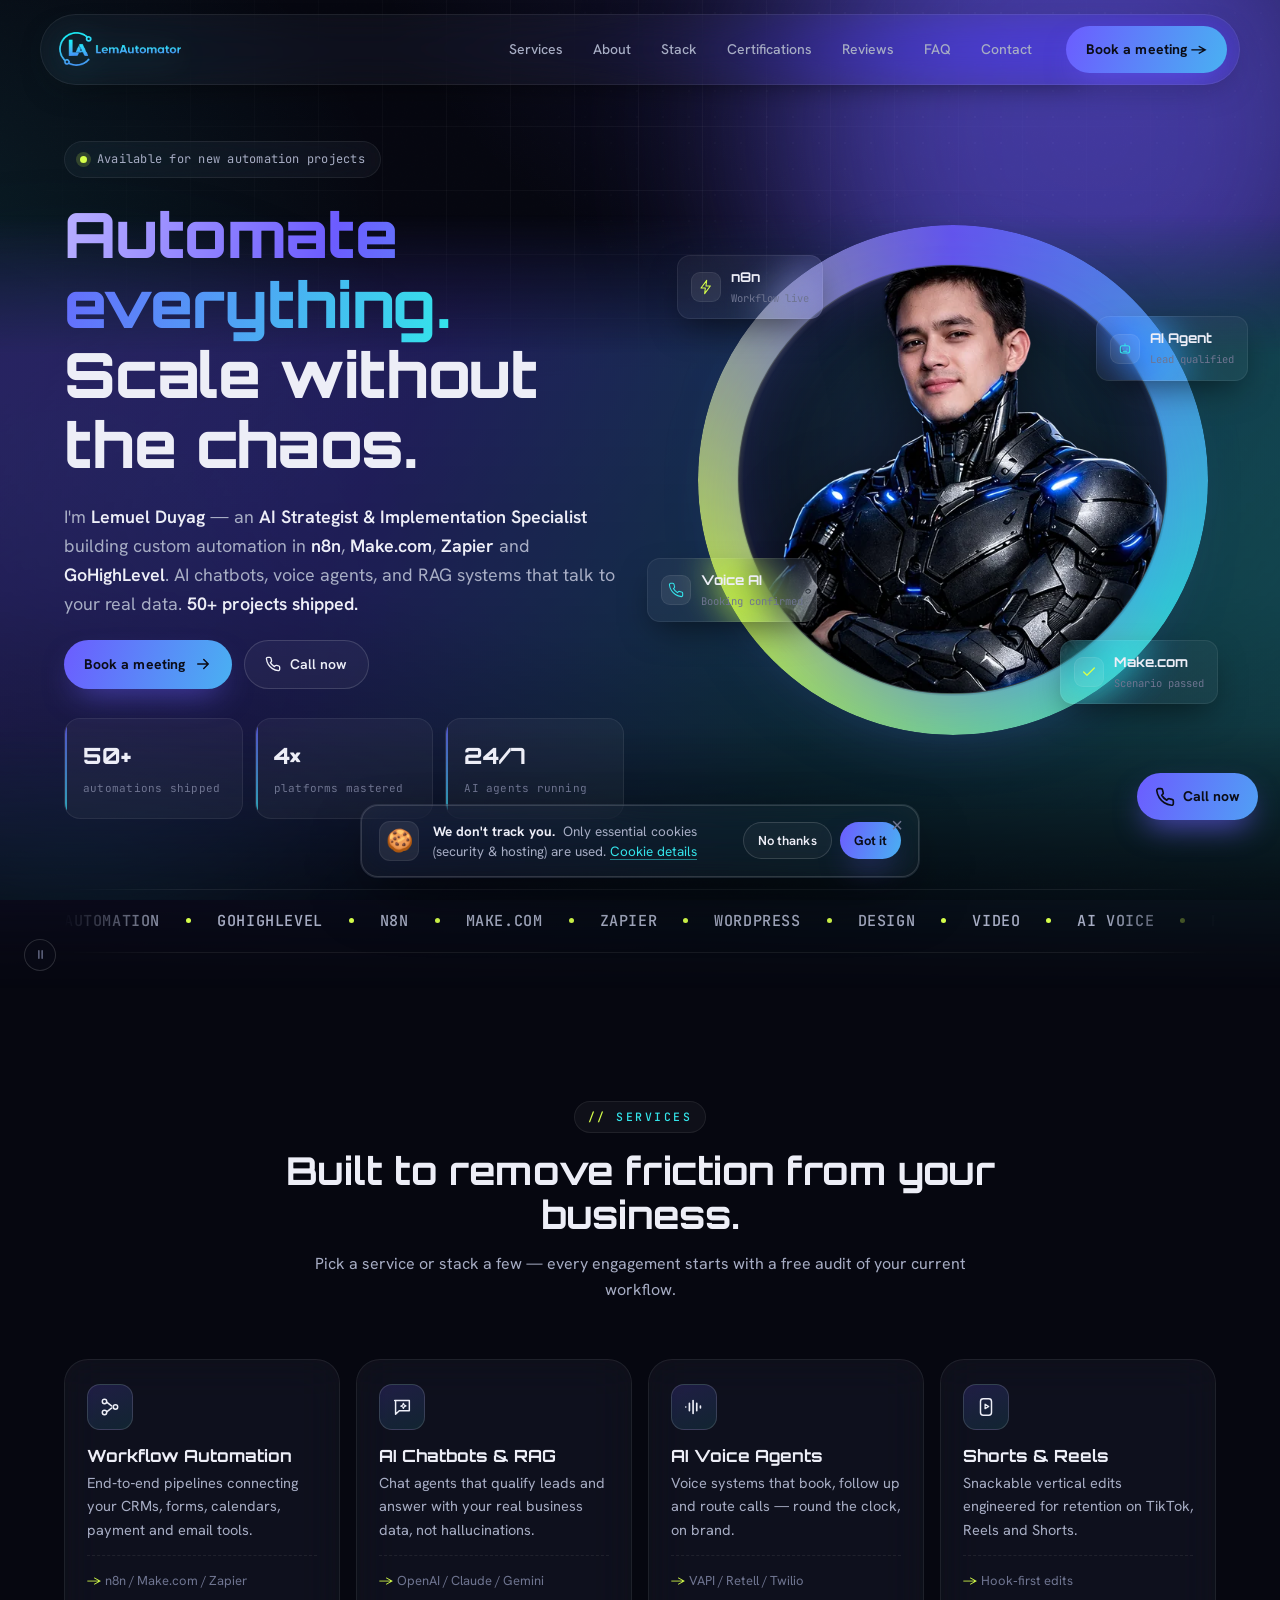
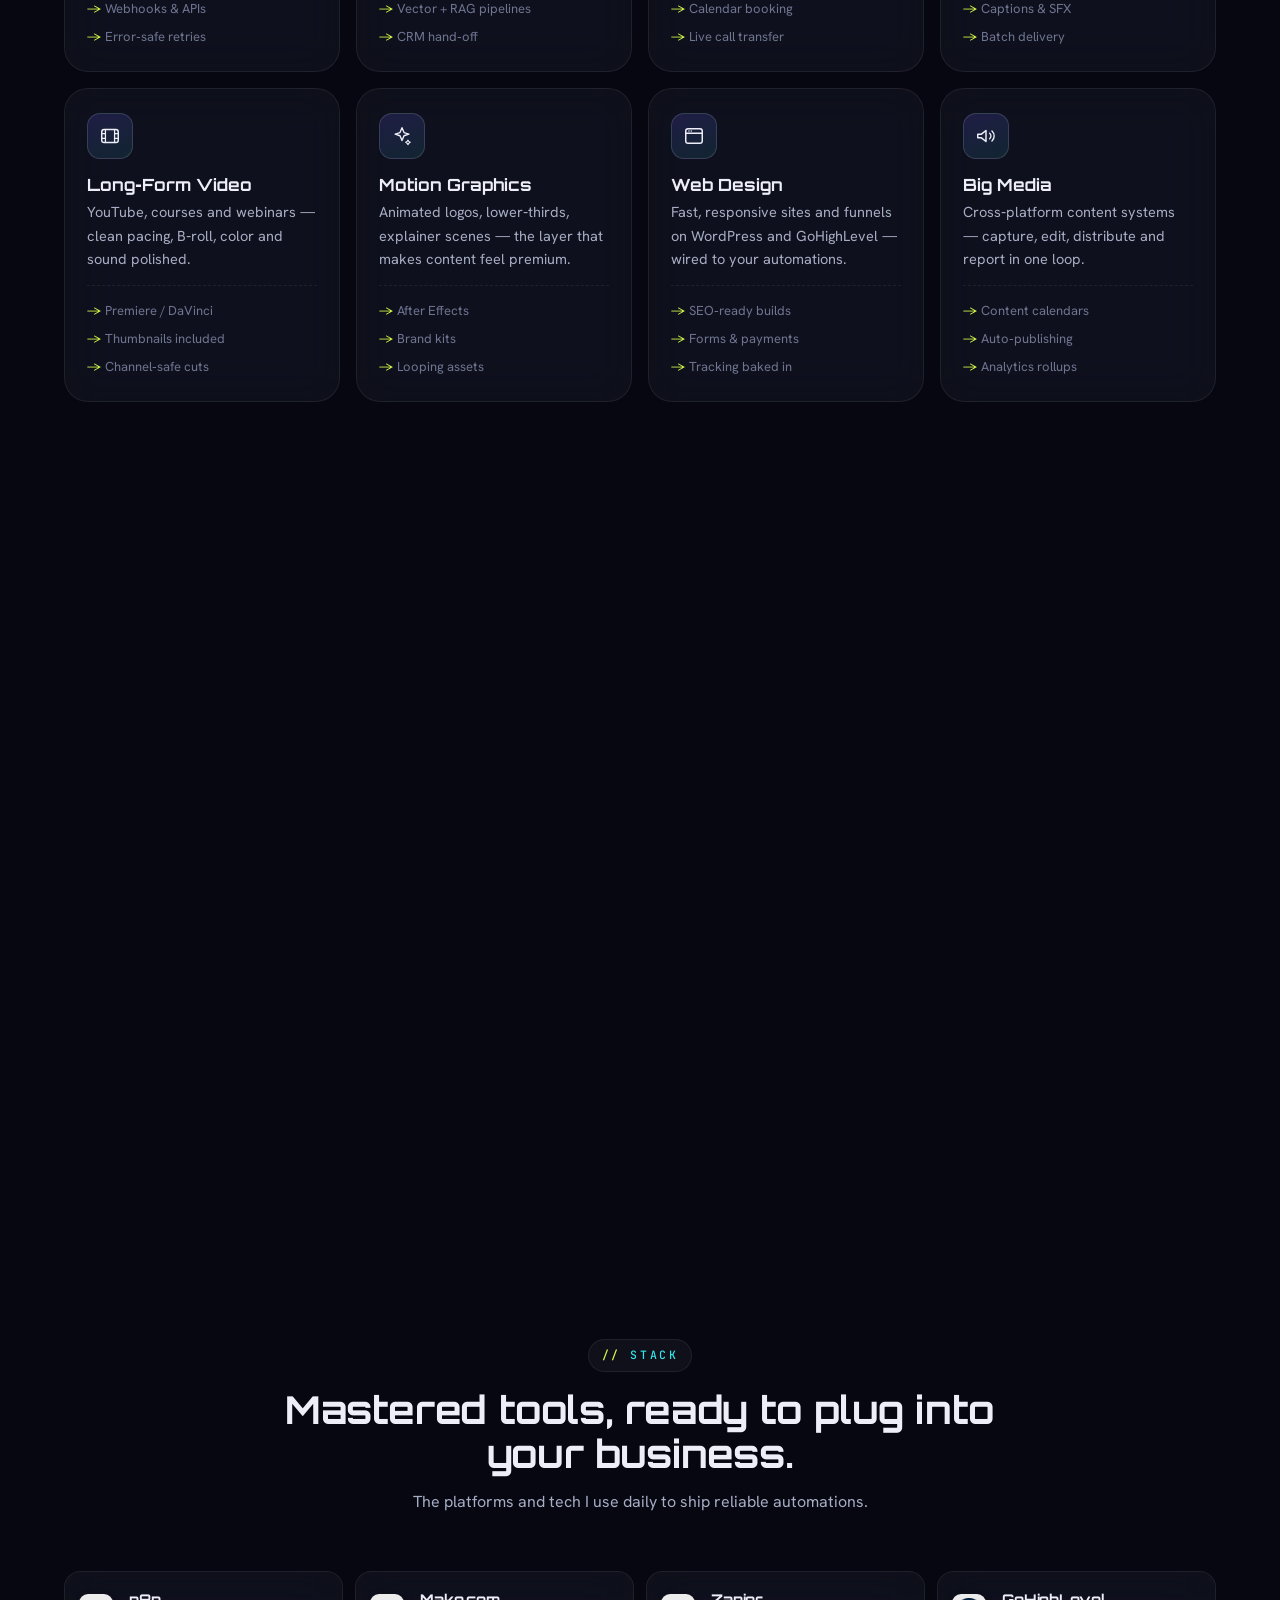
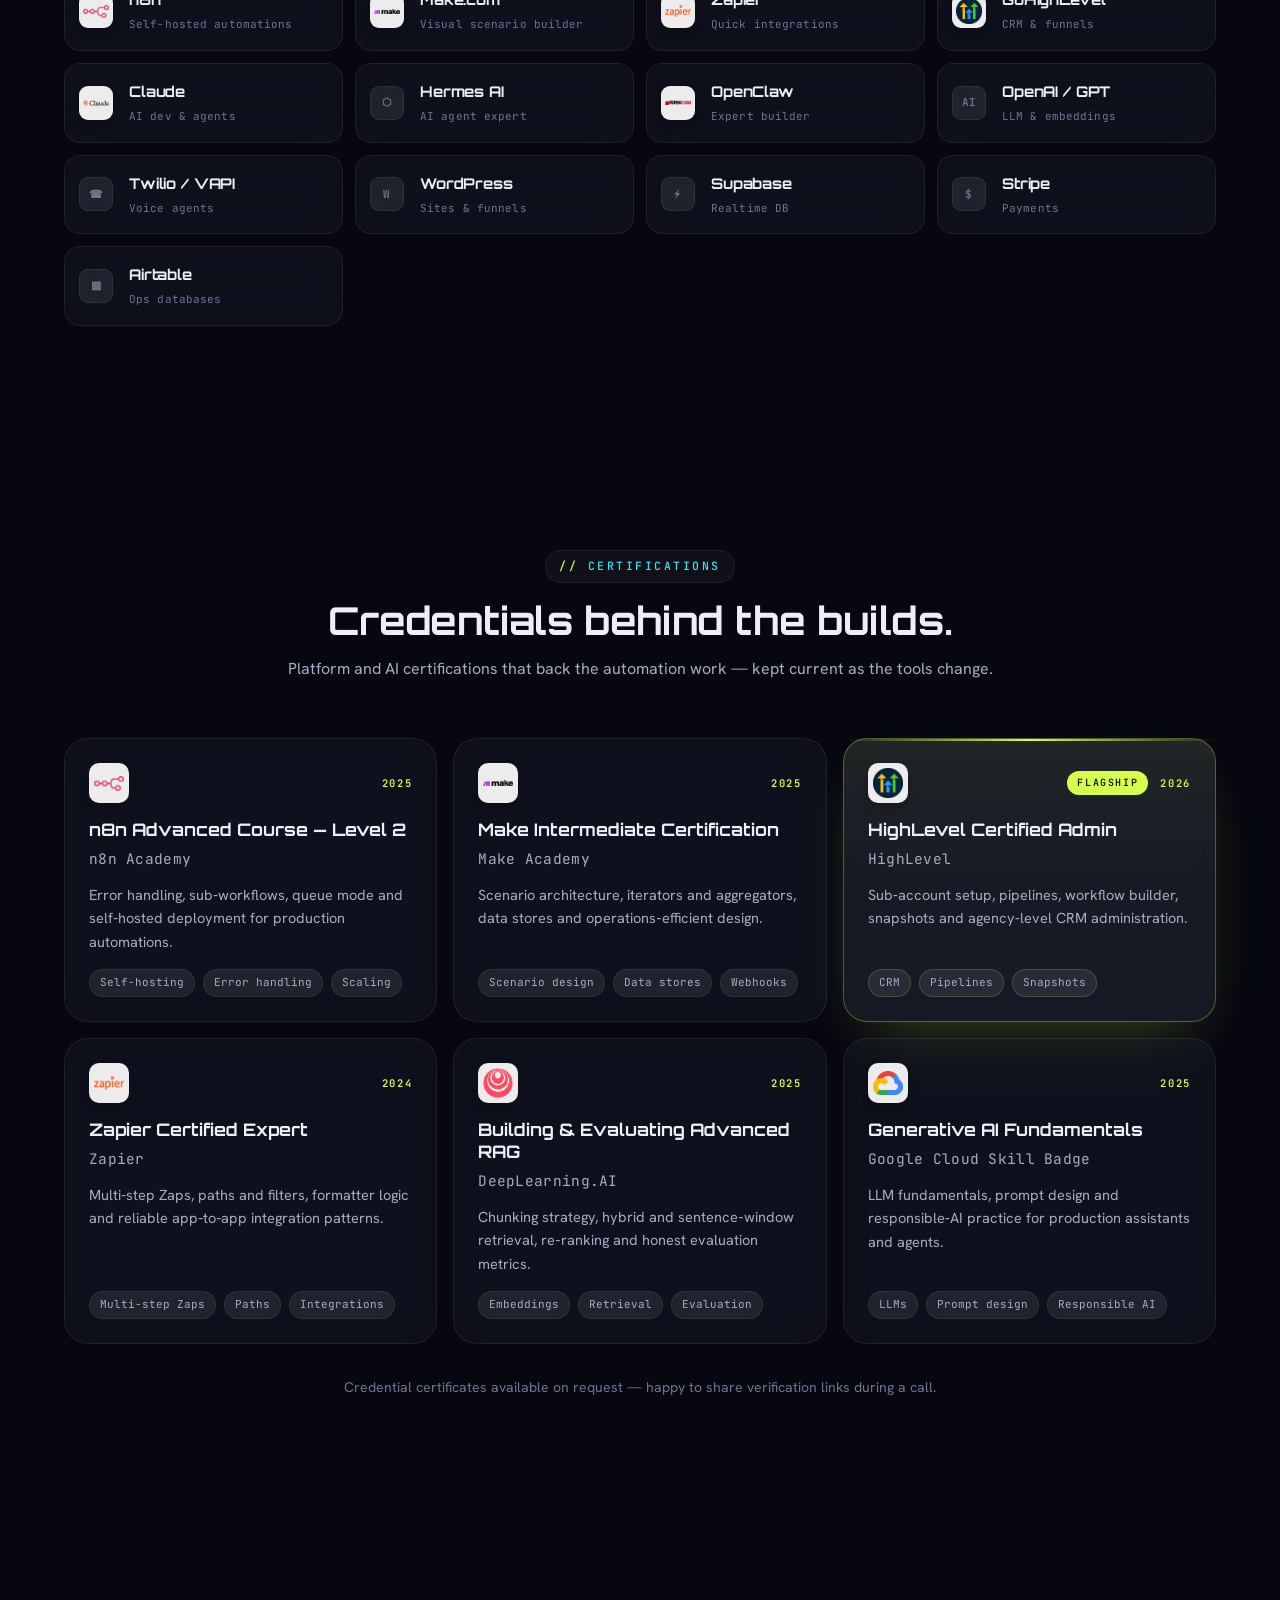
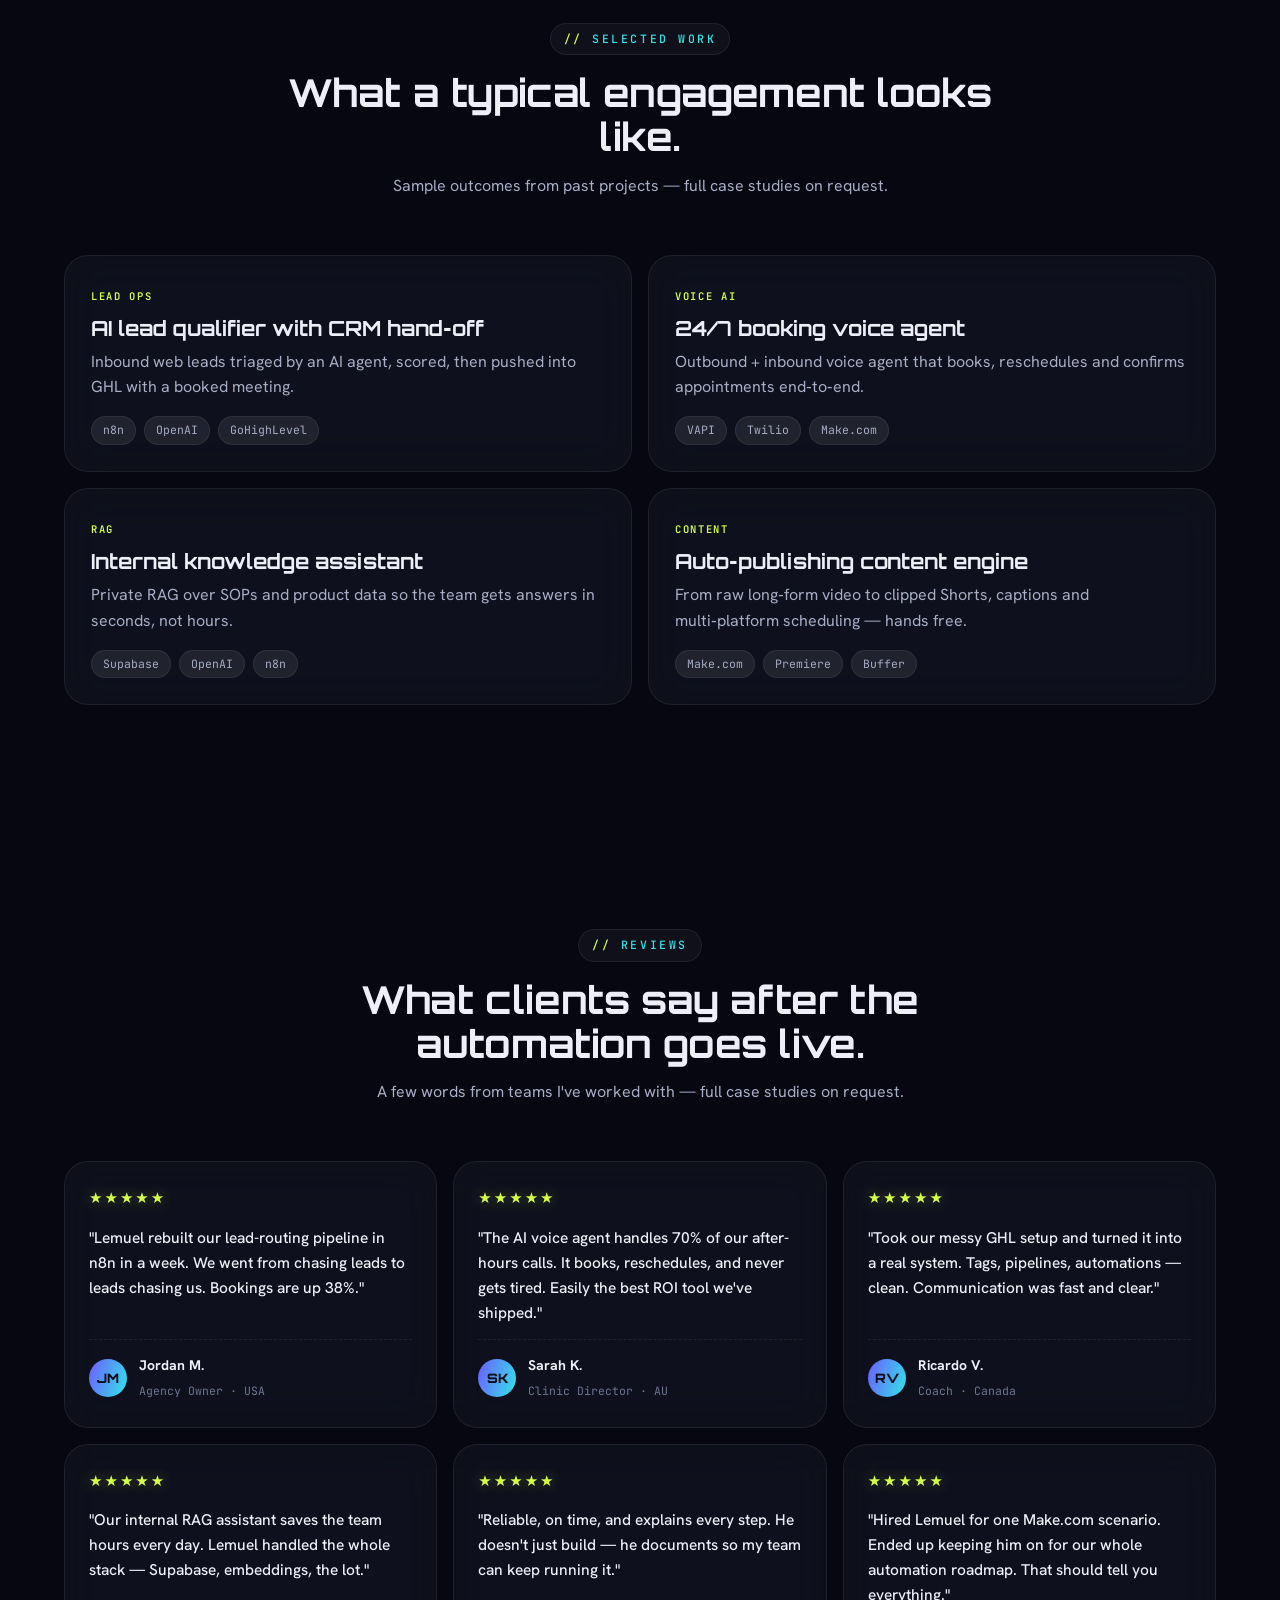
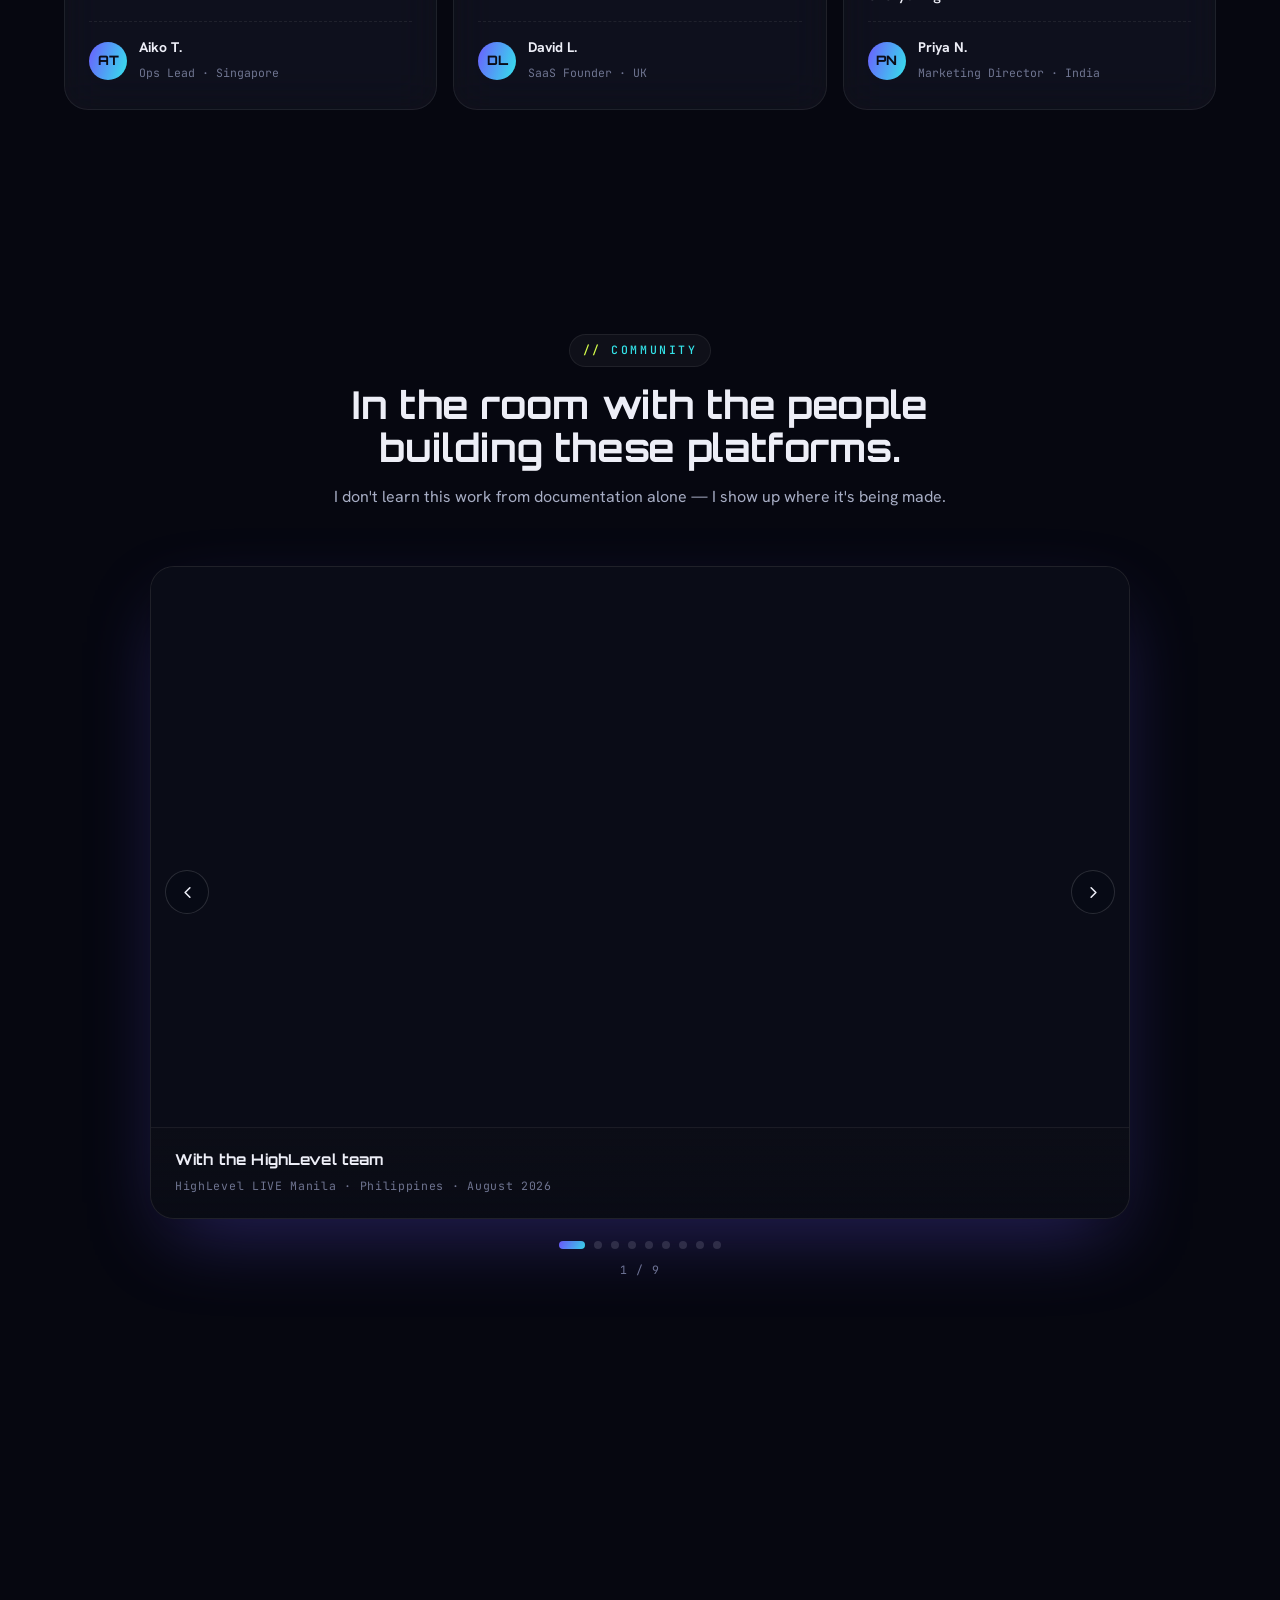
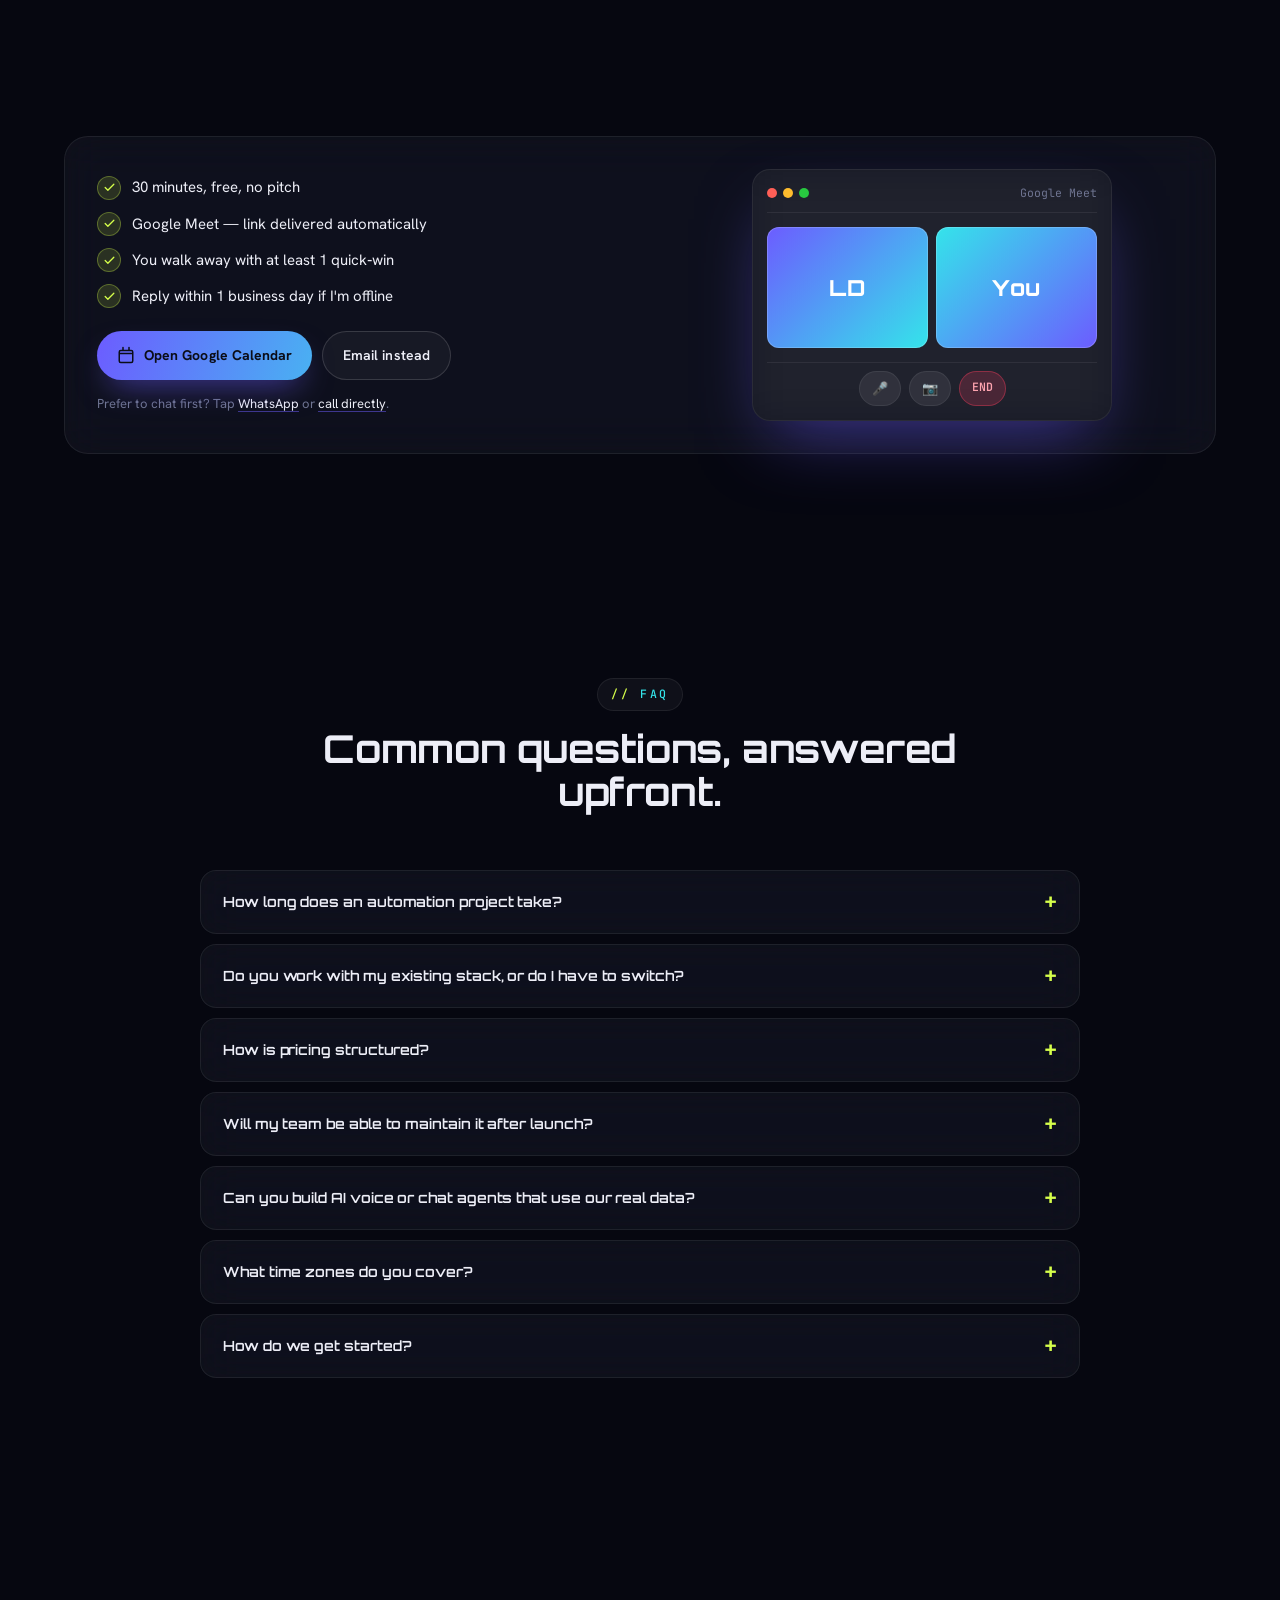
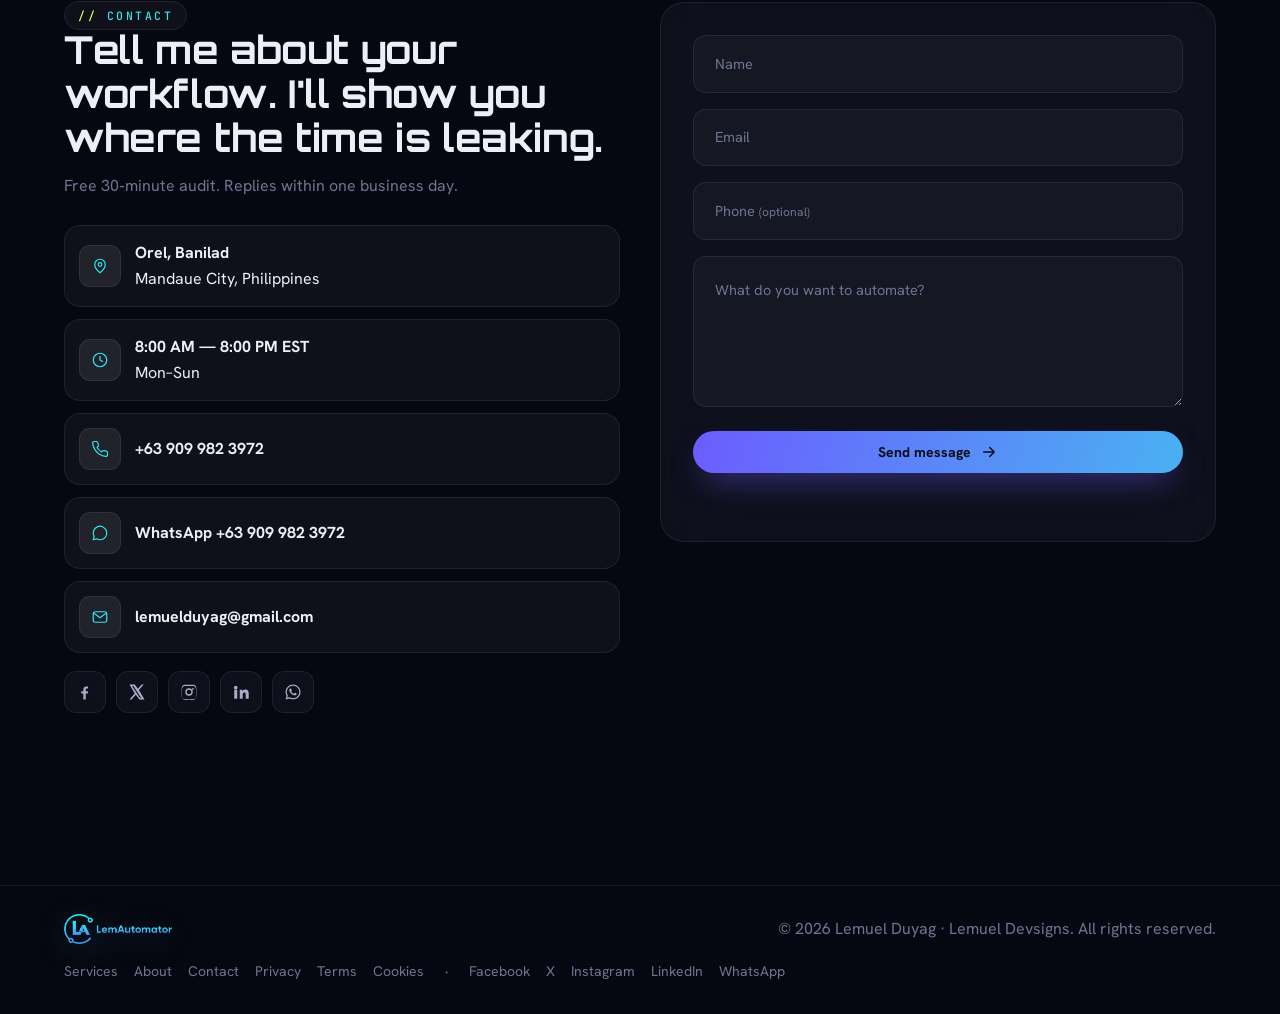
==== commit 105fcc34: "Harden the contact form against automated spam The endpoint accepted JSON from any origin with no ra" ====
--- a/index.html
+++ b/index.html
@@ -42,7 +42,7 @@
 <link rel="preconnect" href="https://fonts.googleapis.com" />
 <link rel="preconnect" href="https://fonts.gstatic.com" crossorigin />
 <link href="https://fonts.googleapis.com/css2?family=Orbitron:wght@500;600;700;800;900&family=Hanken+Grotesk:wght@400;500;600;700&family=JetBrains+Mono:wght@500;600&display=swap" rel="stylesheet" />
-<link rel="stylesheet" href="styles.css?v=20260904" />
+<link rel="stylesheet" href="styles.css?v=20260924" />
 
 <script type="application/ld+json">
 {
@@ -1182,7 +1182,8 @@
 
     <form class="contact-form glass" data-reveal novalidate
           name="contact" method="POST" action="/api/contact">
-      <p style="position:absolute;left:-9999px" aria-hidden="true"><label>Don't fill this: <input name="bot-field" tabindex="-1" autocomplete="off" /></label></p>
+      <p style="position:absolute;left:-9999px" aria-hidden="true"><label>Don't fill this: <input name="bot-field" tabindex="-1" autocomplete="off" /></label>
+        <label>Leave blank: <input name="company_website" tabindex="-1" autocomplete="off" /></label></p>
       <div class="field">
         <input id="name" name="name" type="text" required autocomplete="name" />
         <label for="name">Name</label>
@@ -1199,6 +1200,8 @@
         <textarea id="message" name="message" rows="5" required></textarea>
         <label for="message">What do you want to automate?</label>
       </div>
+      <!-- Turnstile mounts here, but only if the server reports a site key. -->
+      <div class="turnstile-slot" data-turnstile hidden></div>
       <button type="submit" class="btn btn-primary submit">
         <span>Send message</span>
         <svg viewBox="0 0 24 24" width="18" height="18" aria-hidden="true"><path d="M5 12h14m-6-6 6 6-6 6" stroke="currentColor" stroke-width="2" fill="none" stroke-linecap="round" stroke-linejoin="round"/></svg>
@@ -1239,6 +1242,6 @@
 </a>
 <a href="#top" class="to-top glass" aria-label="Back to top">↑</a>
 
-<script src="script.js?v=20260904" defer></script>
+<script src="script.js?v=20260924" defer></script>
 </body>
 </html>
--- a/styles.css
+++ b/styles.css
@@ -656,6 +656,10 @@
 
 /* Floating-label form */
 .contact-form { padding: 32px; border-radius: var(--radius-lg); display: grid; gap: 16px; align-self: start; width: 100%; }
+/* Turnstile injects a fixed-size iframe; keep it from overflowing the column
+   on narrow screens. The slot stays [hidden] unless a site key is configured. */
+.turnstile-slot { min-height: 0; max-width: 100%; overflow: hidden; }
+.turnstile-slot iframe { max-width: 100% !important; }
 .field { position: relative; }
 .field input, .field textarea {
   width: 100%; padding: 18px 16px 14px; border-radius: 13px;
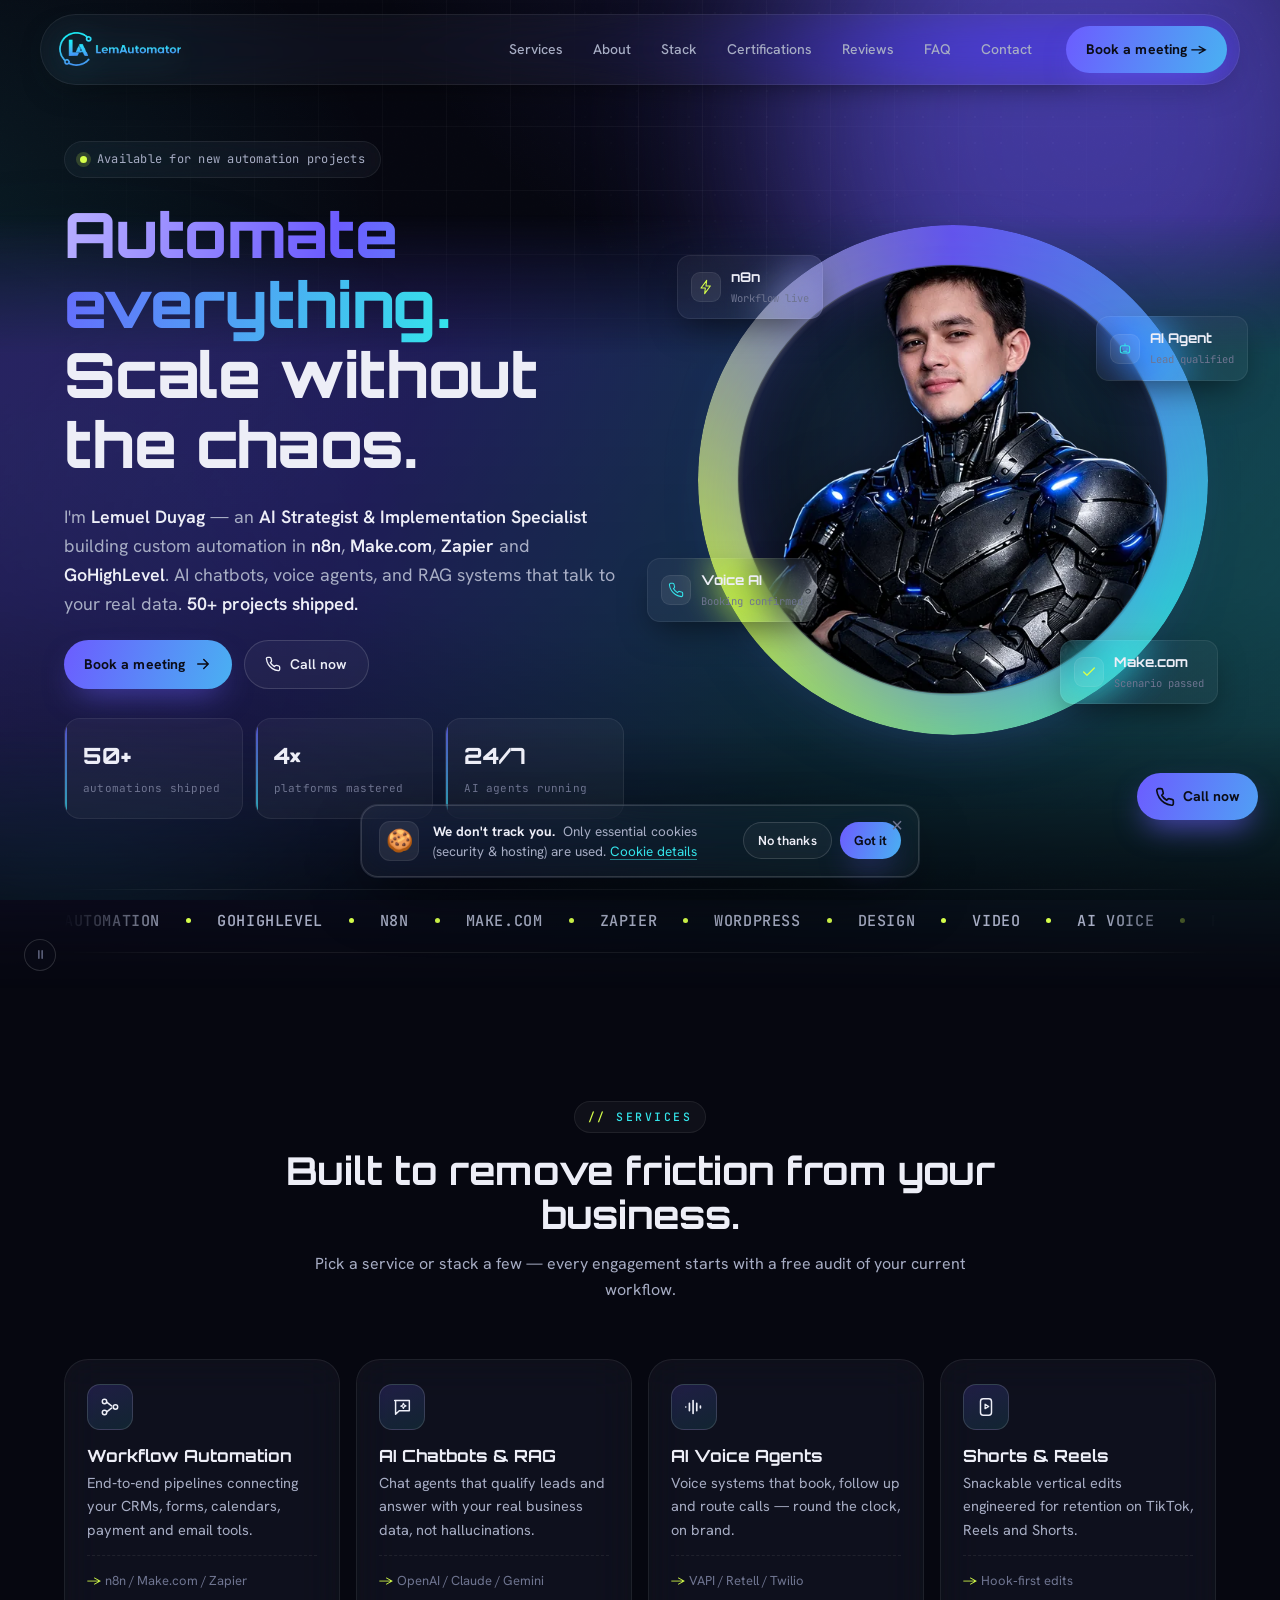
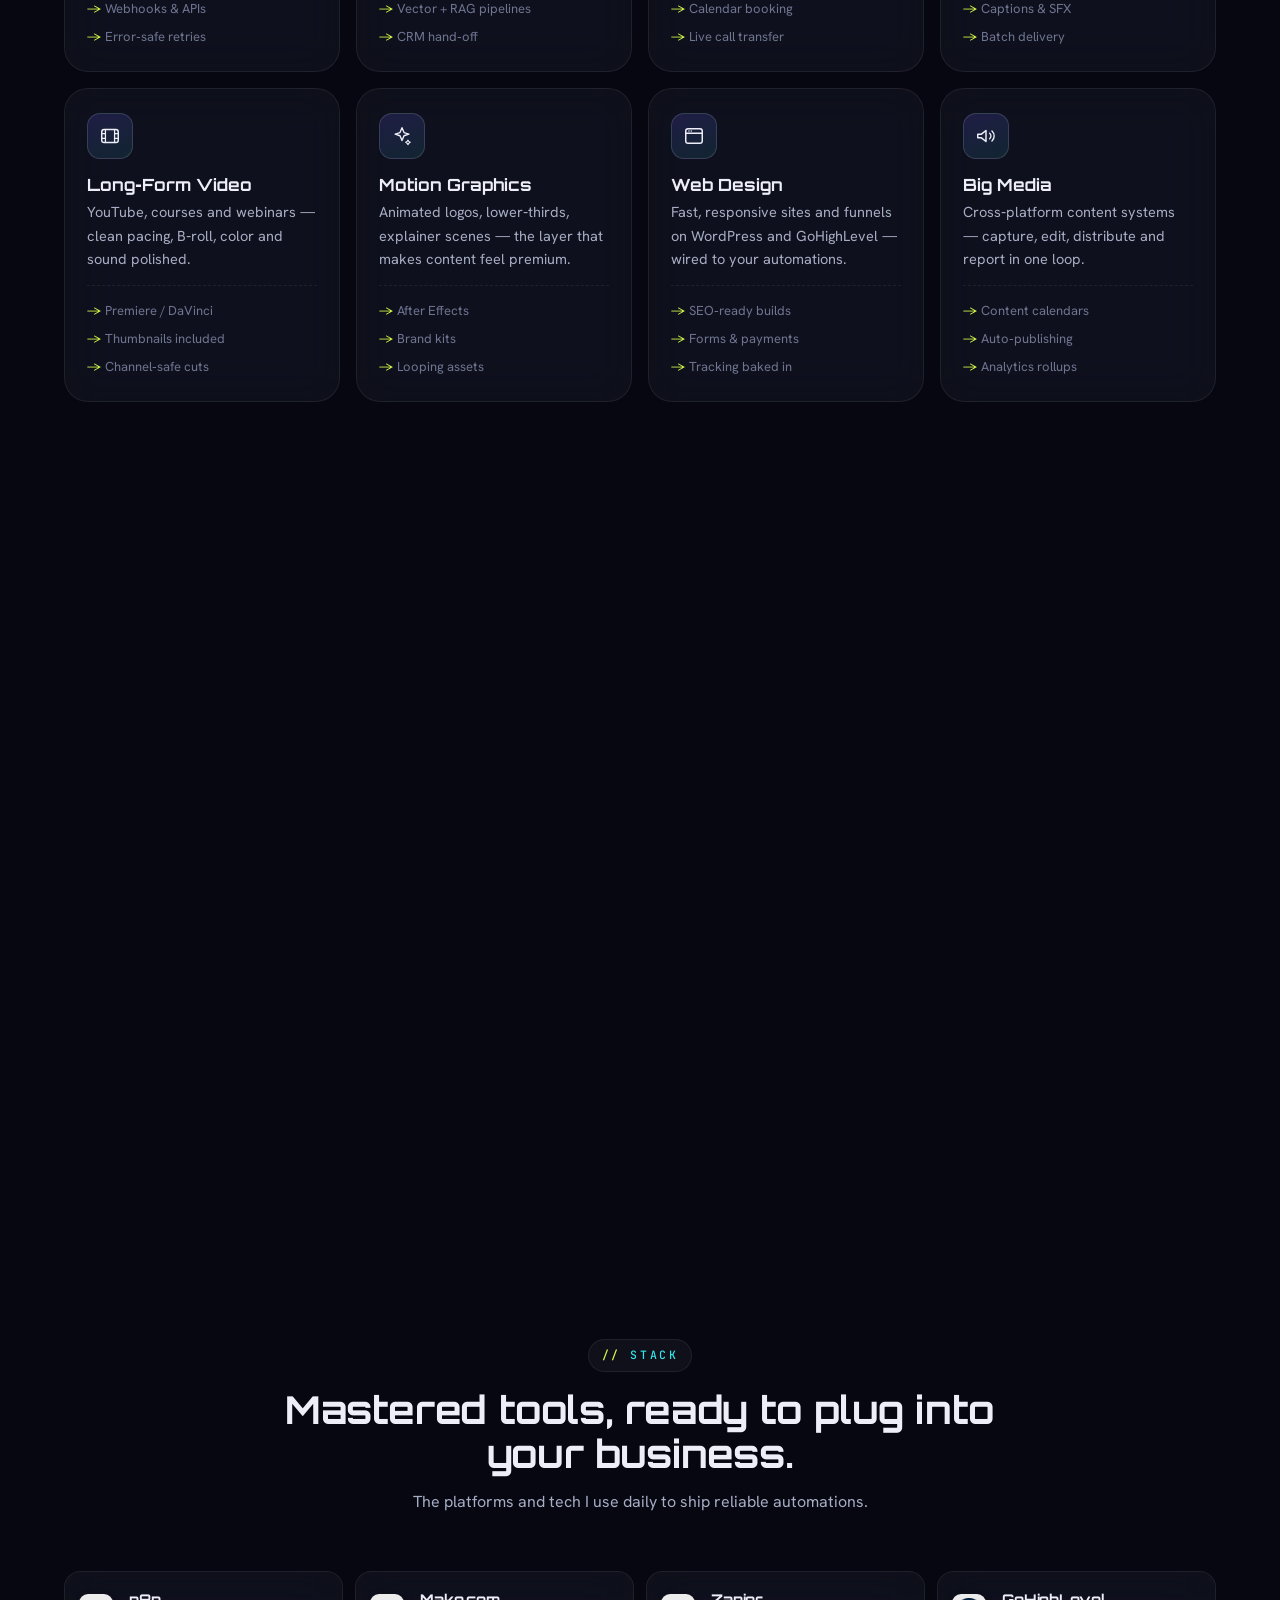
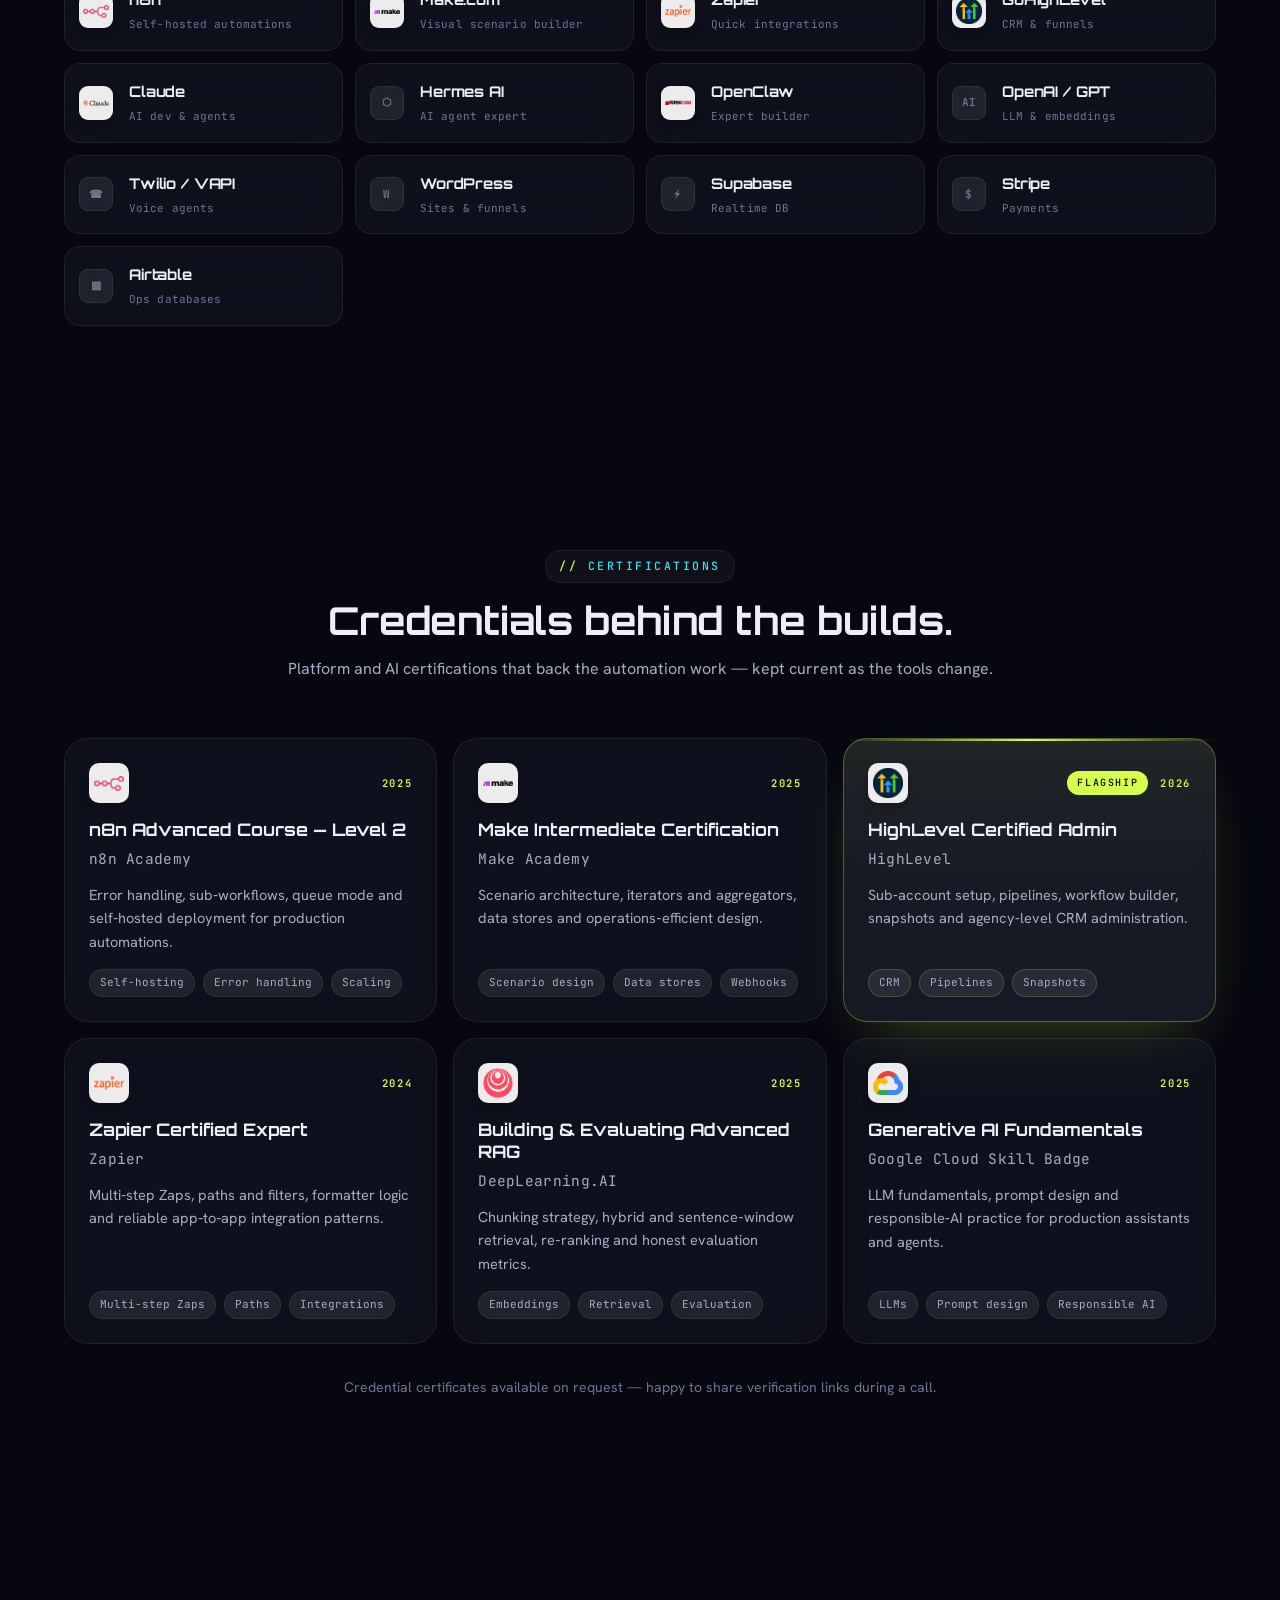
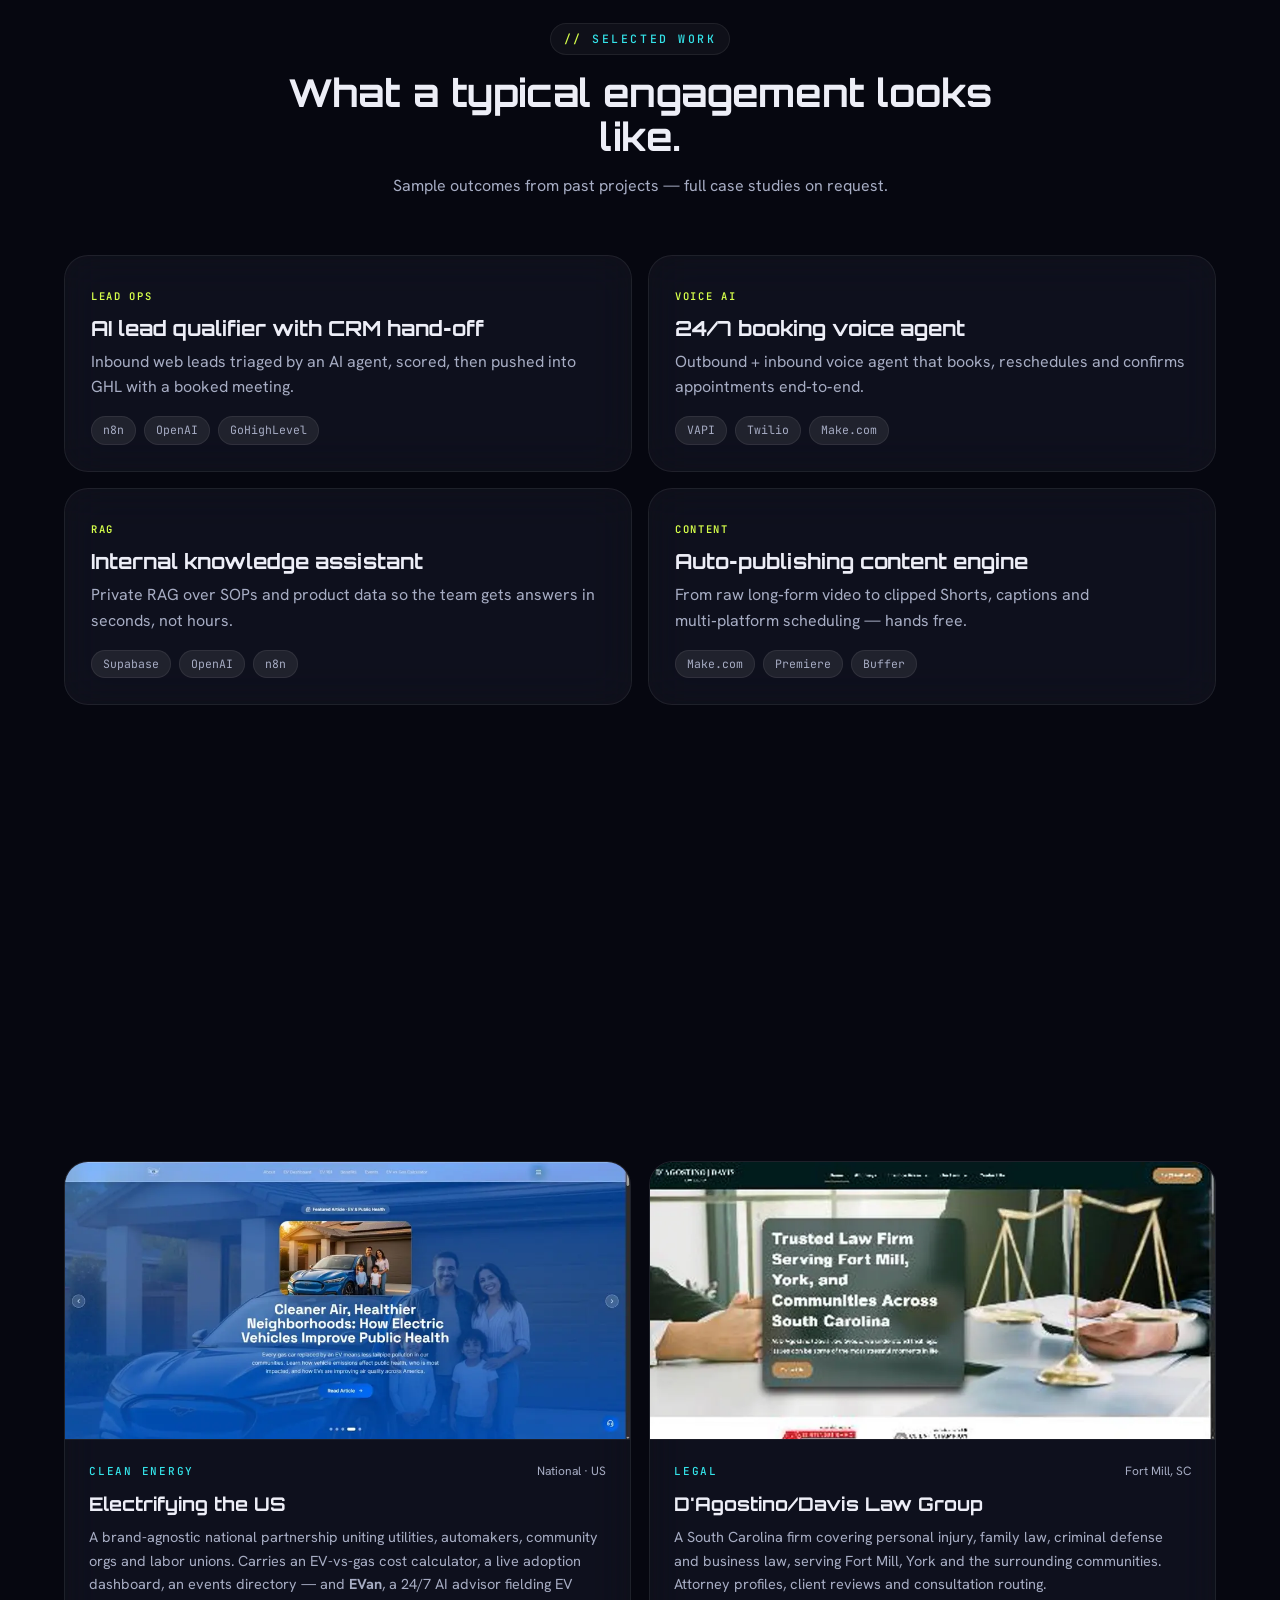
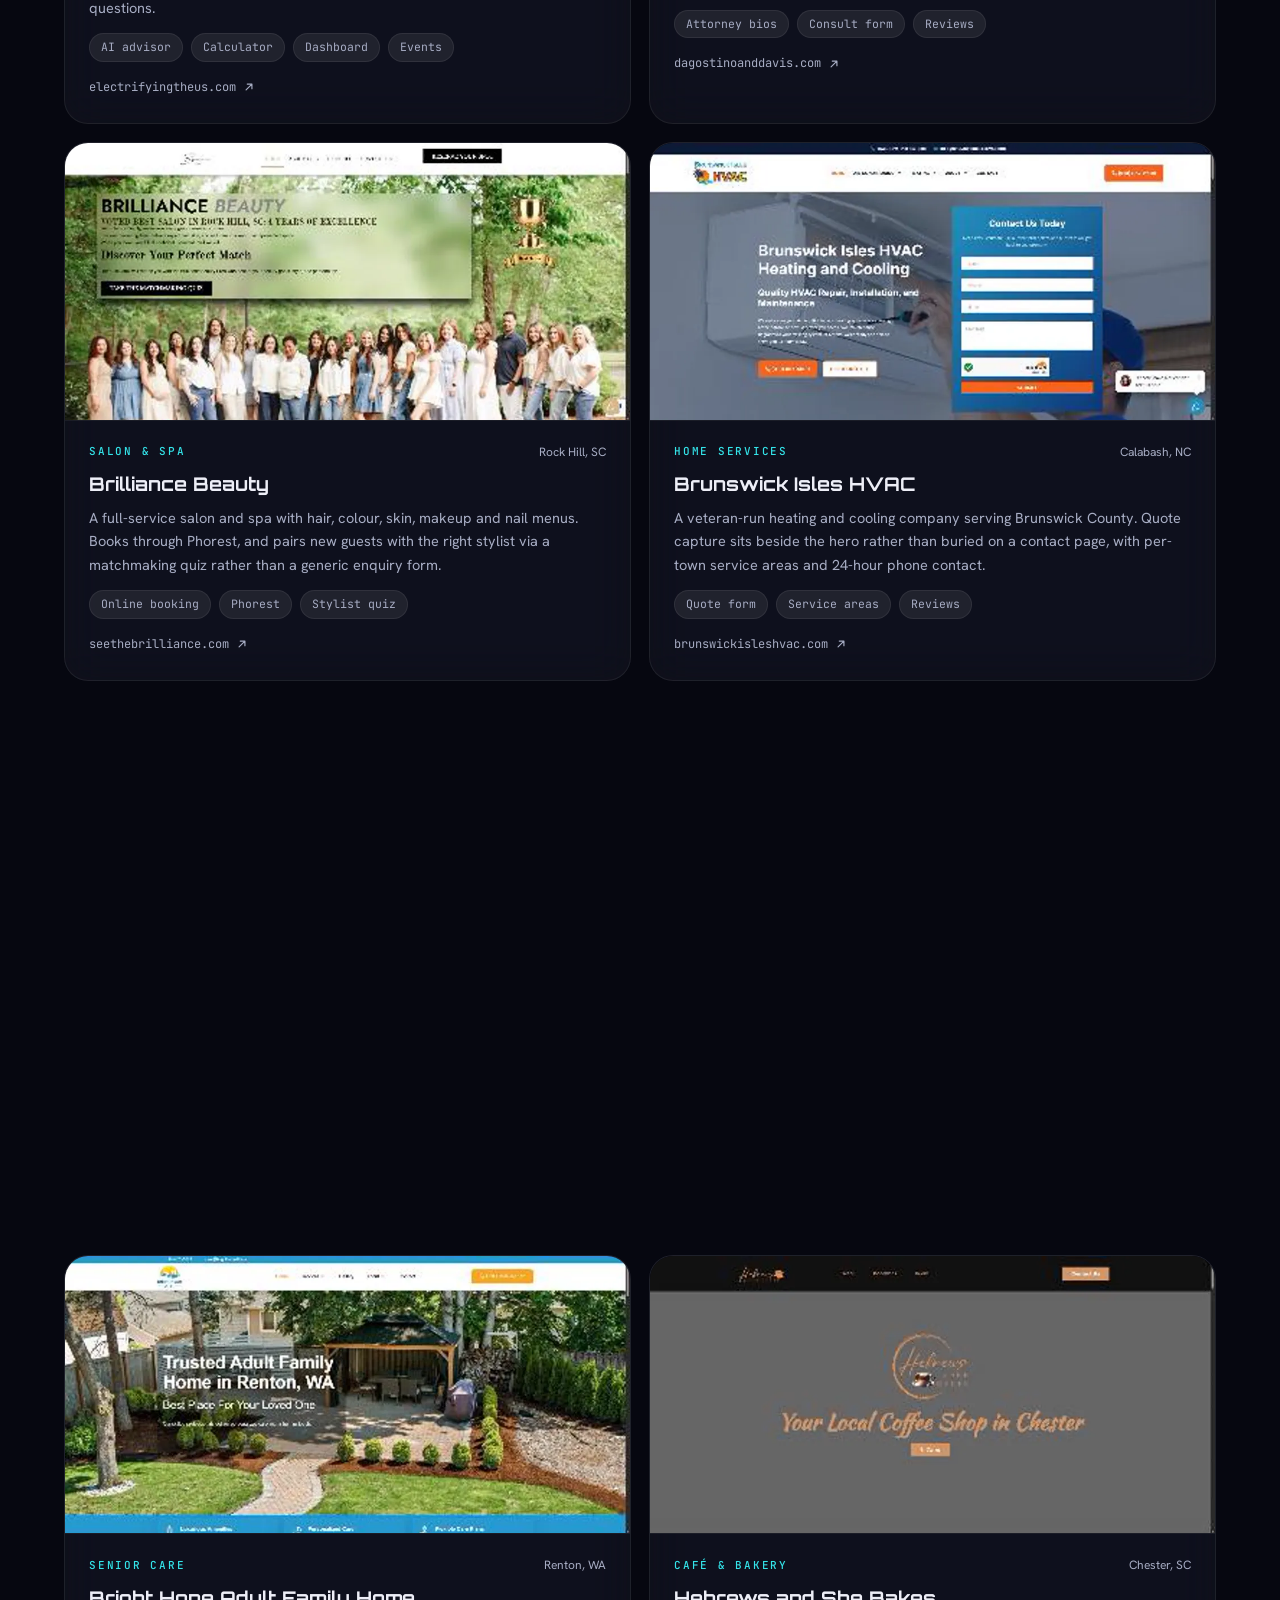
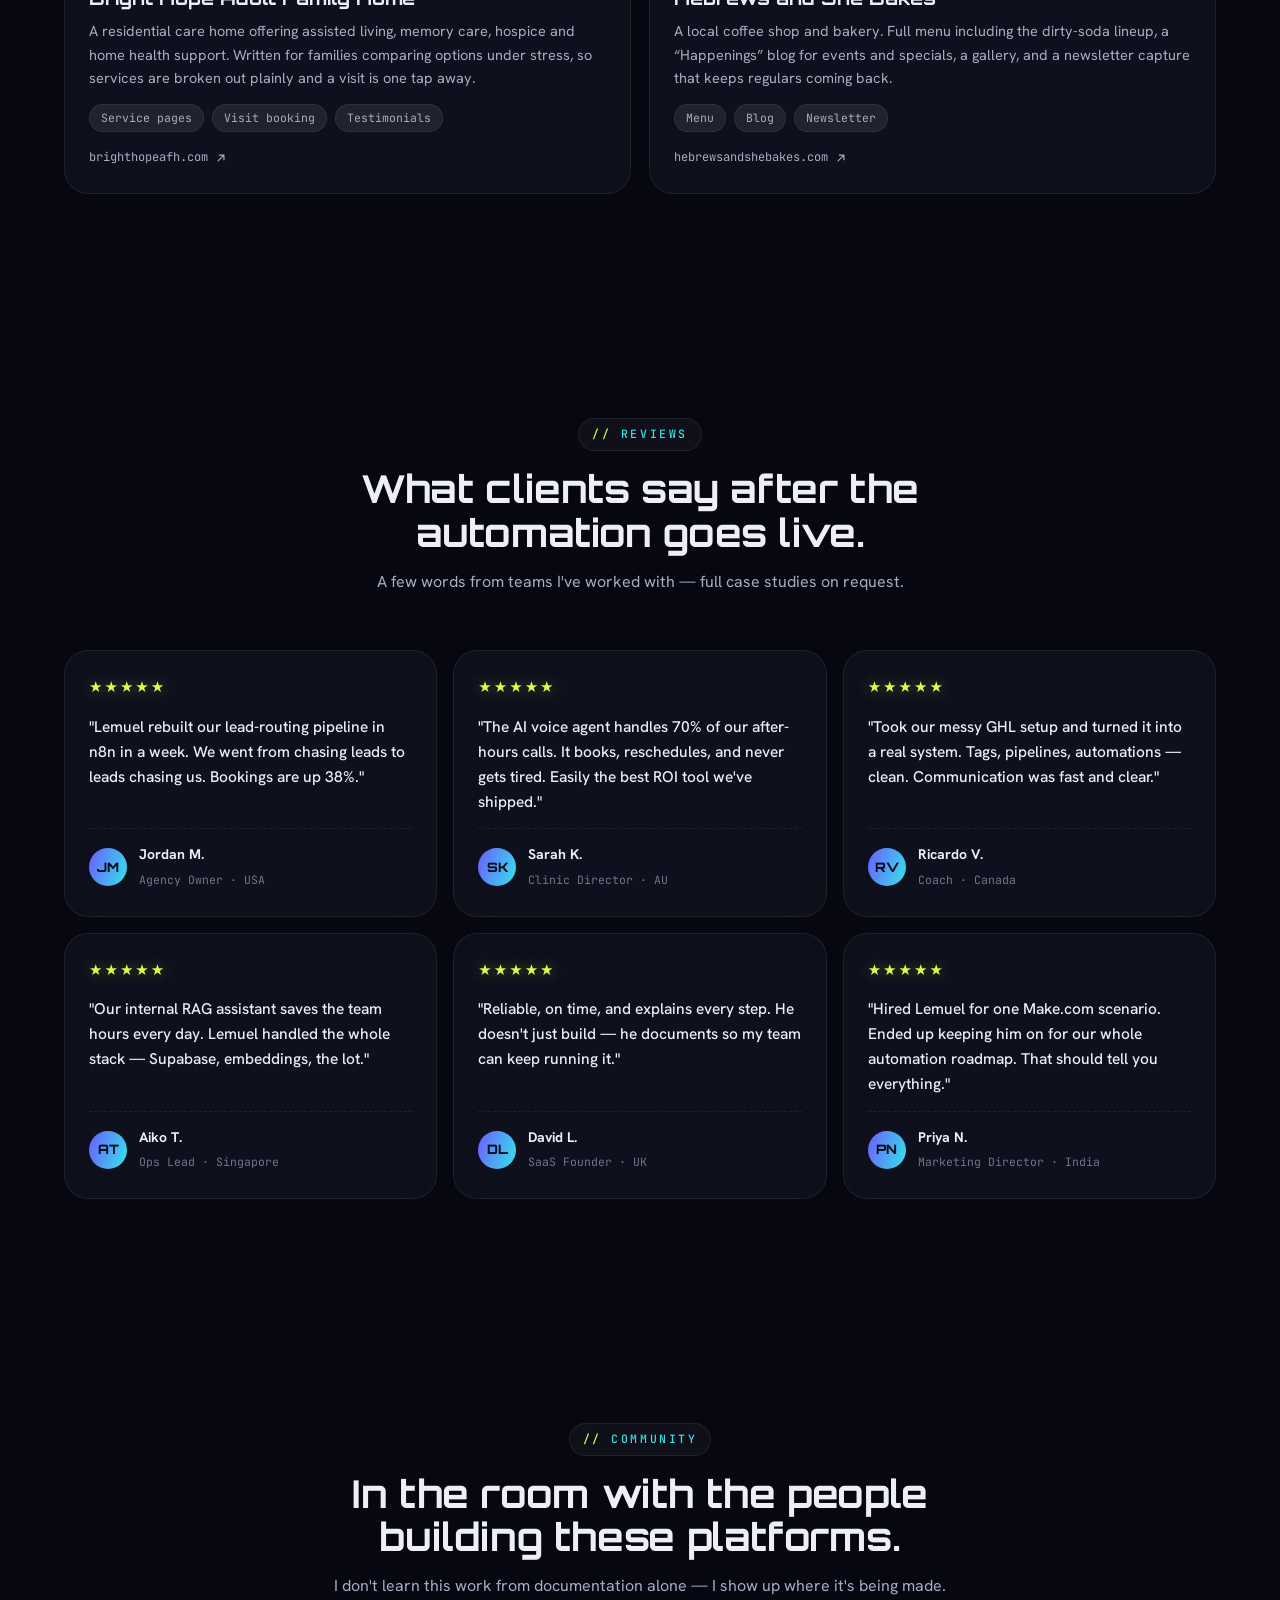
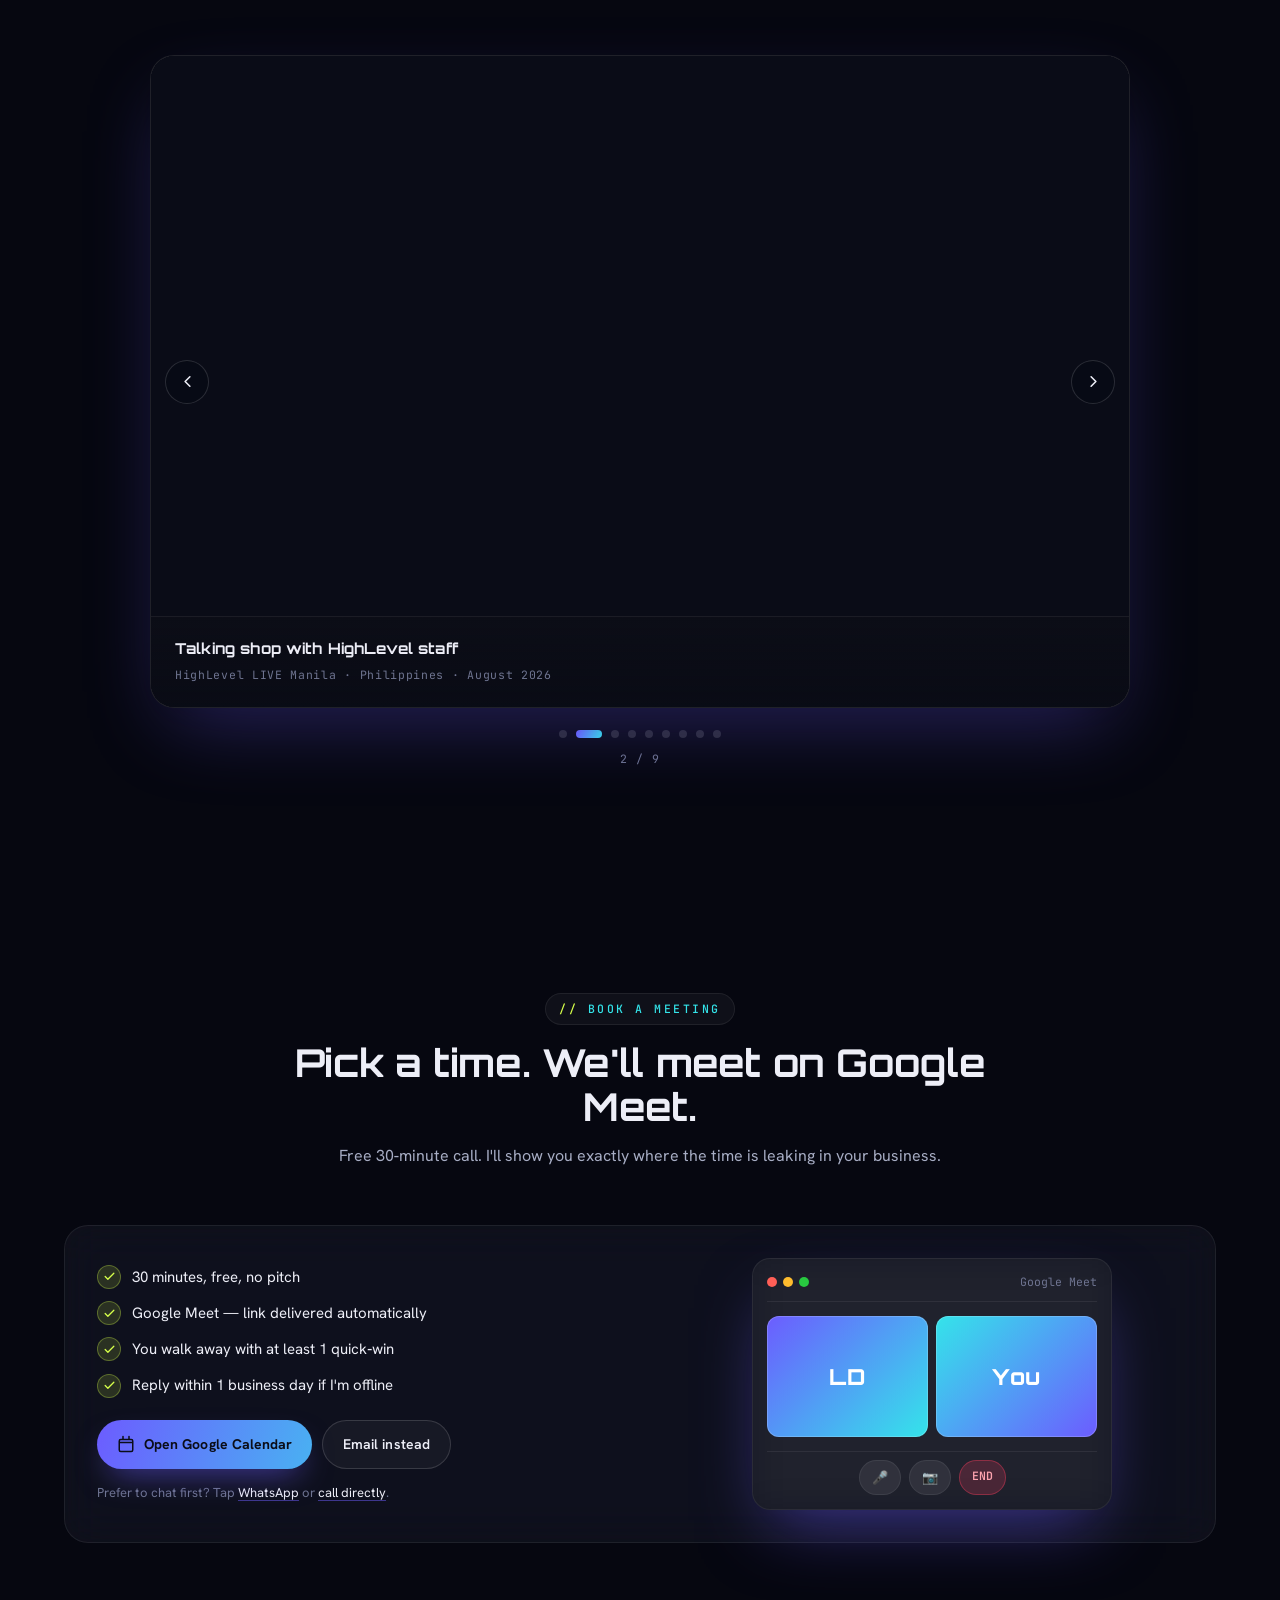
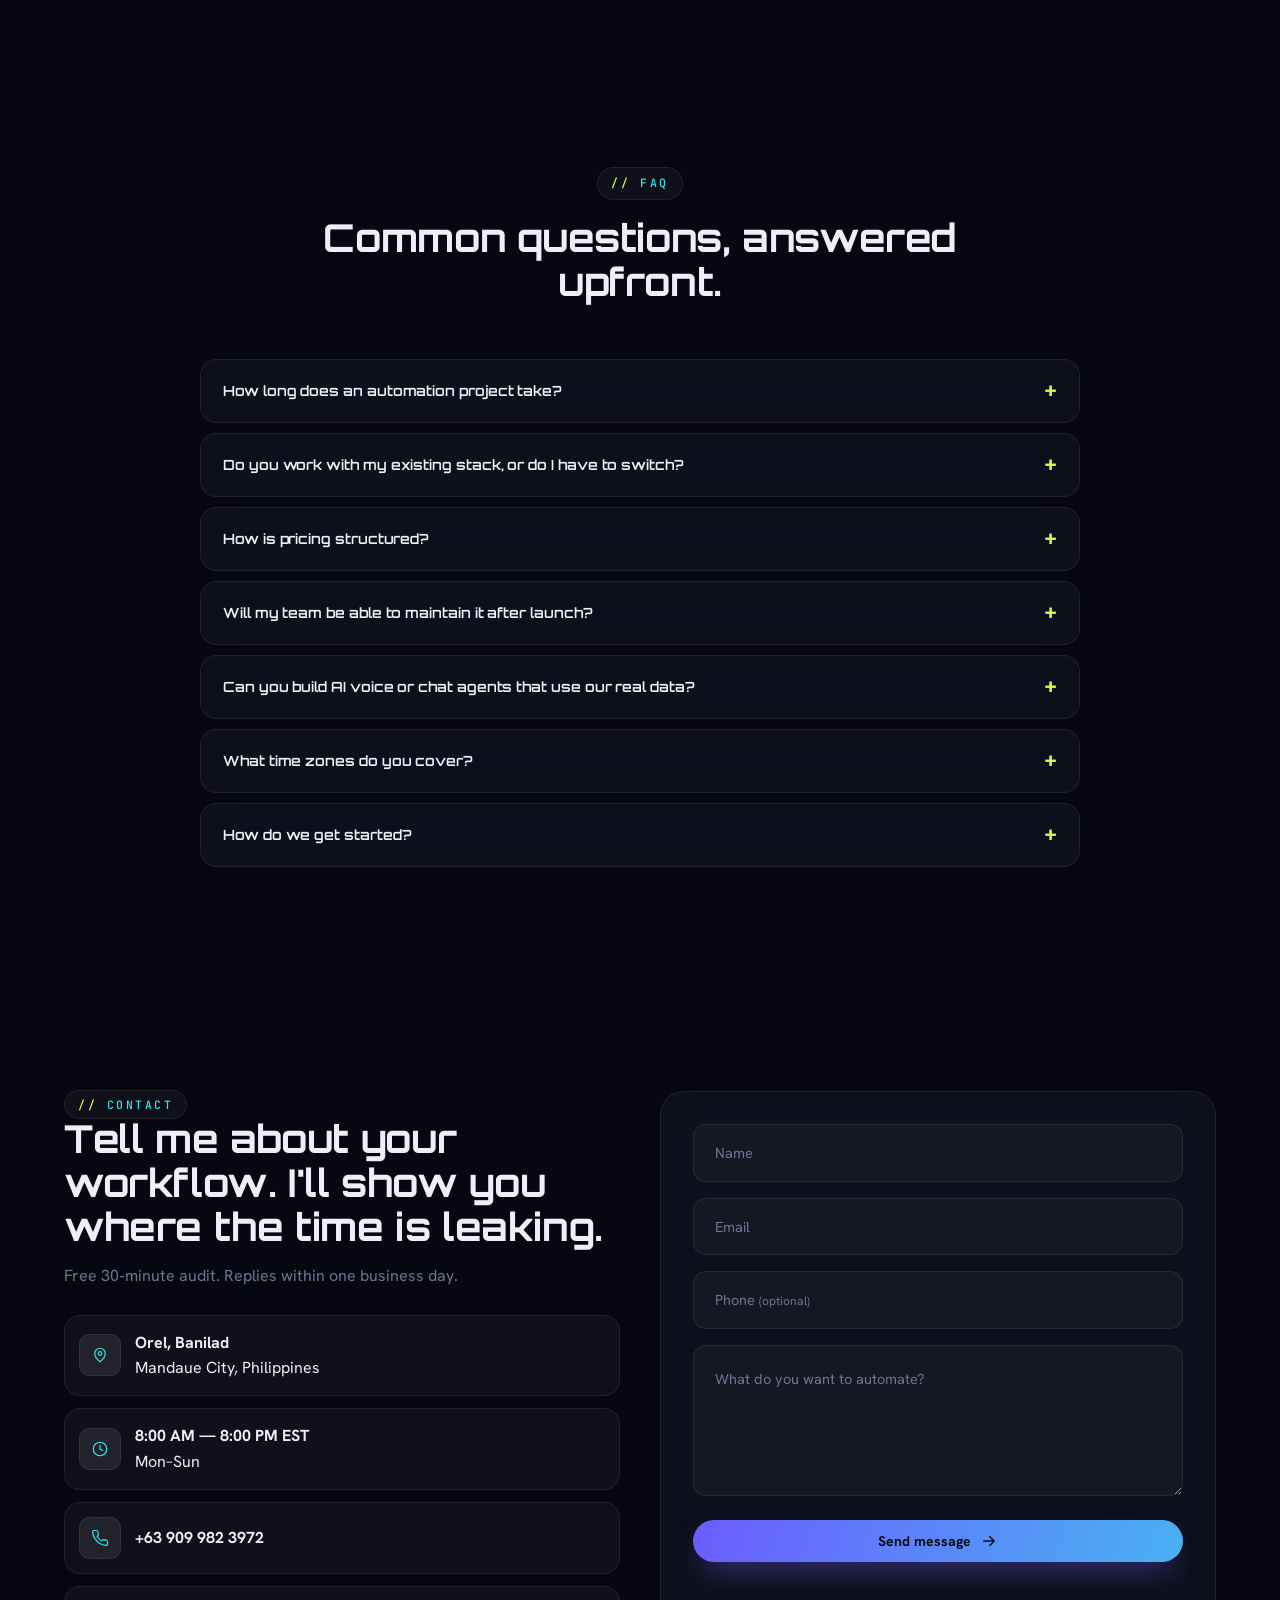
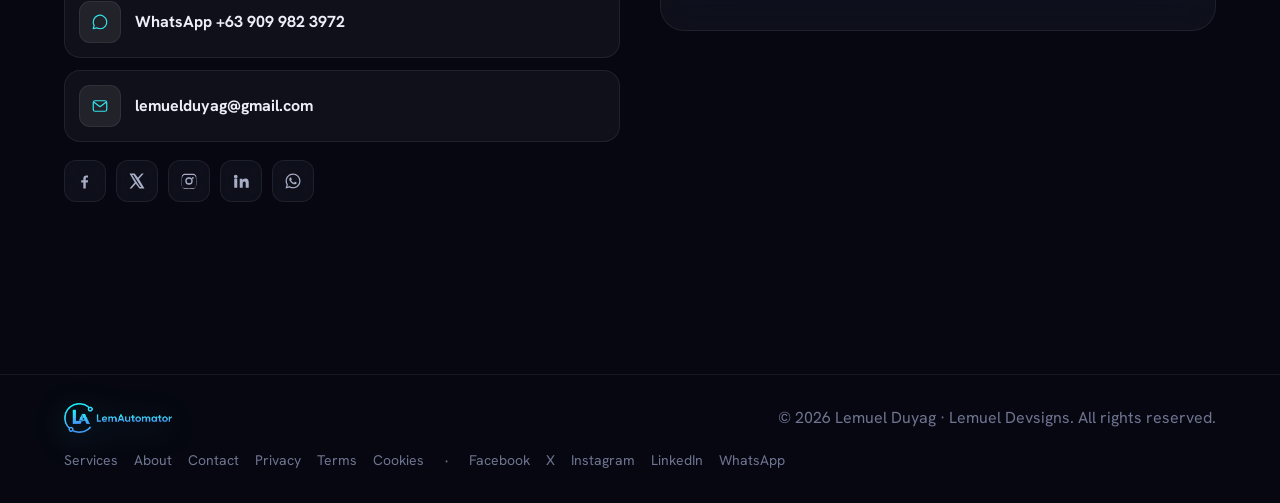
==== commit 863662e3: "Add a client websites section with live screenshots Eight production sites, each with a screenshot c" ====
--- a/index.html
+++ b/index.html
@@ -42,7 +42,7 @@
 <link rel="preconnect" href="https://fonts.googleapis.com" />
 <link rel="preconnect" href="https://fonts.gstatic.com" crossorigin />
 <link href="https://fonts.googleapis.com/css2?family=Orbitron:wght@500;600;700;800;900&family=Hanken+Grotesk:wght@400;500;600;700&family=JetBrains+Mono:wght@500;600&display=swap" rel="stylesheet" />
-<link rel="stylesheet" href="styles.css?v=20260924" />
+<link rel="stylesheet" href="styles.css?v=20261008" />
 
 <script type="application/ld+json">
 {
@@ -841,6 +841,154 @@
   </div>
 </section>
 
+<section id="sites" class="section">
+  <div class="section-head" data-reveal>
+    <span class="eyebrow">Client websites</span>
+    <h2>Sites I've designed, built and shipped.</h2>
+    <p>Live production websites, not mockups — open any card to see the real thing.</p>
+  </div>
+
+  <div class="sites-grid">
+
+    <a class="site glass" href="https://electrifyingtheus.com/" target="_blank" rel="noopener" data-reveal>
+      <span class="site-shot">
+        <img src="images/work/electrifyingtheus.webp"
+             srcset="images/work/electrifyingtheus@560.webp 560w, images/work/electrifyingtheus.webp 1000w"
+             sizes="(max-width: 860px) 90vw, 44vw"
+             width="1000" height="492" loading="lazy" decoding="async"
+             alt="Homepage of Electrifying the US, a national electric-vehicle and clean-energy platform" />
+      </span>
+      <span class="site-body">
+        <span class="site-top"><span class="site-tag">Clean energy</span><span class="site-loc">National · US</span></span>
+        <h3>Electrifying the US</h3>
+        <p>A brand-agnostic national partnership uniting utilities, automakers, community orgs and labor unions. Carries an EV-vs-gas cost calculator, a live adoption dashboard, an events directory — and <strong>EVan</strong>, a 24/7 AI advisor fielding EV questions.</p>
+        <span class="work-meta"><span>AI advisor</span><span>Calculator</span><span>Dashboard</span><span>Events</span></span>
+        <span class="site-link">electrifyingtheus.com <svg viewBox="0 0 24 24" width="14" height="14" aria-hidden="true"><path d="M7 17 17 7M9 7h8v8" stroke="currentColor" stroke-width="2" fill="none" stroke-linecap="round" stroke-linejoin="round"/></svg></span>
+      </span>
+    </a>
+
+    <a class="site glass" href="https://dagostinoanddavis.com/" target="_blank" rel="noopener" data-reveal>
+      <span class="site-shot">
+        <img src="images/work/dagostinoanddavis.webp"
+             srcset="images/work/dagostinoanddavis@560.webp 560w, images/work/dagostinoanddavis.webp 1000w"
+             sizes="(max-width: 860px) 90vw, 44vw"
+             width="1000" height="492" loading="lazy" decoding="async"
+             alt="Homepage of D'Agostino/Davis Law Group, a South Carolina law firm" />
+      </span>
+      <span class="site-body">
+        <span class="site-top"><span class="site-tag">Legal</span><span class="site-loc">Fort Mill, SC</span></span>
+        <h3>D'Agostino/Davis Law Group</h3>
+        <p>A South Carolina firm covering personal injury, family law, criminal defense and business law, serving Fort Mill, York and the surrounding communities. Attorney profiles, client reviews and consultation routing.</p>
+        <span class="work-meta"><span>Attorney bios</span><span>Consult form</span><span>Reviews</span></span>
+        <span class="site-link">dagostinoanddavis.com <svg viewBox="0 0 24 24" width="14" height="14" aria-hidden="true"><path d="M7 17 17 7M9 7h8v8" stroke="currentColor" stroke-width="2" fill="none" stroke-linecap="round" stroke-linejoin="round"/></svg></span>
+      </span>
+    </a>
+
+    <a class="site glass" href="https://seethebrilliance.com/" target="_blank" rel="noopener" data-reveal>
+      <span class="site-shot">
+        <img src="images/work/seethebrilliance.webp"
+             srcset="images/work/seethebrilliance@560.webp 560w, images/work/seethebrilliance.webp 1000w"
+             sizes="(max-width: 860px) 90vw, 44vw"
+             width="1000" height="492" loading="lazy" decoding="async"
+             alt="Homepage of Brilliance Beauty, a salon and spa in Rock Hill, South Carolina" />
+      </span>
+      <span class="site-body">
+        <span class="site-top"><span class="site-tag">Salon &amp; spa</span><span class="site-loc">Rock Hill, SC</span></span>
+        <h3>Brilliance Beauty</h3>
+        <p>A full-service salon and spa with hair, colour, skin, makeup and nail menus. Books through Phorest, and pairs new guests with the right stylist via a matchmaking quiz rather than a generic enquiry form.</p>
+        <span class="work-meta"><span>Online booking</span><span>Phorest</span><span>Stylist quiz</span></span>
+        <span class="site-link">seethebrilliance.com <svg viewBox="0 0 24 24" width="14" height="14" aria-hidden="true"><path d="M7 17 17 7M9 7h8v8" stroke="currentColor" stroke-width="2" fill="none" stroke-linecap="round" stroke-linejoin="round"/></svg></span>
+      </span>
+    </a>
+
+    <a class="site glass" href="https://brunswickisleshvac.com/" target="_blank" rel="noopener" data-reveal>
+      <span class="site-shot">
+        <img src="images/work/brunswickisleshvac.webp"
+             srcset="images/work/brunswickisleshvac@560.webp 560w, images/work/brunswickisleshvac.webp 1000w"
+             sizes="(max-width: 860px) 90vw, 44vw"
+             width="1000" height="492" loading="lazy" decoding="async"
+             alt="Homepage of Brunswick Isles HVAC, a heating and cooling company in Calabash, North Carolina" />
+      </span>
+      <span class="site-body">
+        <span class="site-top"><span class="site-tag">Home services</span><span class="site-loc">Calabash, NC</span></span>
+        <h3>Brunswick Isles HVAC</h3>
+        <p>A veteran-run heating and cooling company serving Brunswick County. Quote capture sits beside the hero rather than buried on a contact page, with per-town service areas and 24-hour phone contact.</p>
+        <span class="work-meta"><span>Quote form</span><span>Service areas</span><span>Reviews</span></span>
+        <span class="site-link">brunswickisleshvac.com <svg viewBox="0 0 24 24" width="14" height="14" aria-hidden="true"><path d="M7 17 17 7M9 7h8v8" stroke="currentColor" stroke-width="2" fill="none" stroke-linecap="round" stroke-linejoin="round"/></svg></span>
+      </span>
+    </a>
+
+    <a class="site glass" href="https://johnathonbrownelectric.com/" target="_blank" rel="noopener" data-reveal>
+      <span class="site-shot">
+        <img src="images/work/johnathonbrownelectric.webp"
+             srcset="images/work/johnathonbrownelectric@560.webp 560w, images/work/johnathonbrownelectric.webp 1000w"
+             sizes="(max-width: 860px) 90vw, 44vw"
+             width="1000" height="492" loading="lazy" decoding="async"
+             alt="Homepage of Johnathon Brown Electric, an electrical contractor in Fort Mill, South Carolina" />
+      </span>
+      <span class="site-body">
+        <span class="site-top"><span class="site-tag">Electrical</span><span class="site-loc">Fort Mill, SC</span></span>
+        <h3>Johnathon Brown Electric</h3>
+        <p>A family-owned electrical contractor handling repairs, residential and commercial installation, lighting and EV charger fitting. Free-estimate and service-request forms split the two very different enquiry types.</p>
+        <span class="work-meta"><span>Estimate forms</span><span>EV chargers</span><span>Reviews</span></span>
+        <span class="site-link">johnathonbrownelectric.com <svg viewBox="0 0 24 24" width="14" height="14" aria-hidden="true"><path d="M7 17 17 7M9 7h8v8" stroke="currentColor" stroke-width="2" fill="none" stroke-linecap="round" stroke-linejoin="round"/></svg></span>
+      </span>
+    </a>
+
+    <a class="site glass" href="https://geoffrydunnlaw.com/" target="_blank" rel="noopener" data-reveal>
+      <span class="site-shot">
+        <img src="images/work/geoffrydunnlaw.webp"
+             srcset="images/work/geoffrydunnlaw@560.webp 560w, images/work/geoffrydunnlaw.webp 1000w"
+             sizes="(max-width: 860px) 90vw, 44vw"
+             width="1000" height="492" loading="lazy" decoding="async"
+             alt="Homepage of the Law Offices of Geoffry M. Dunn, a law firm in Rock Hill, South Carolina" />
+      </span>
+      <span class="site-body">
+        <span class="site-top"><span class="site-tag">Legal</span><span class="site-loc">Rock Hill, SC</span></span>
+        <h3>Law Offices of Geoffry M. Dunn</h3>
+        <p>Criminal defence, DUI, traffic and disability practice. Beyond the free-consultation funnel, existing clients get their own login and online bill pay, so the site serves current matters as well as new ones.</p>
+        <span class="work-meta"><span>Client login</span><span>Bill pay</span><span>Reviews</span></span>
+        <span class="site-link">geoffrydunnlaw.com <svg viewBox="0 0 24 24" width="14" height="14" aria-hidden="true"><path d="M7 17 17 7M9 7h8v8" stroke="currentColor" stroke-width="2" fill="none" stroke-linecap="round" stroke-linejoin="round"/></svg></span>
+      </span>
+    </a>
+
+    <a class="site glass" href="https://brighthopeafh.com/" target="_blank" rel="noopener" data-reveal>
+      <span class="site-shot">
+        <img src="images/work/brighthopeafh.webp"
+             srcset="images/work/brighthopeafh@560.webp 560w, images/work/brighthopeafh.webp 1000w"
+             sizes="(max-width: 860px) 90vw, 44vw"
+             width="1000" height="492" loading="lazy" decoding="async"
+             alt="Homepage of Bright Hope Adult Family Home, a senior care home in Renton, Washington" />
+      </span>
+      <span class="site-body">
+        <span class="site-top"><span class="site-tag">Senior care</span><span class="site-loc">Renton, WA</span></span>
+        <h3>Bright Hope Adult Family Home</h3>
+        <p>A residential care home offering assisted living, memory care, hospice and home health support. Written for families comparing options under stress, so services are broken out plainly and a visit is one tap away.</p>
+        <span class="work-meta"><span>Service pages</span><span>Visit booking</span><span>Testimonials</span></span>
+        <span class="site-link">brighthopeafh.com <svg viewBox="0 0 24 24" width="14" height="14" aria-hidden="true"><path d="M7 17 17 7M9 7h8v8" stroke="currentColor" stroke-width="2" fill="none" stroke-linecap="round" stroke-linejoin="round"/></svg></span>
+      </span>
+    </a>
+
+    <a class="site glass" href="https://hebrewsandshebakes.com/" target="_blank" rel="noopener" data-reveal>
+      <span class="site-shot">
+        <img src="images/work/hebrewsandshebakes.webp"
+             srcset="images/work/hebrewsandshebakes@560.webp 560w, images/work/hebrewsandshebakes.webp 1000w"
+             sizes="(max-width: 860px) 90vw, 44vw"
+             width="1000" height="492" loading="lazy" decoding="async"
+             alt="Homepage of Hebrews and She Bakes, a coffee shop and bakery in Chester, South Carolina" />
+      </span>
+      <span class="site-body">
+        <span class="site-top"><span class="site-tag">Café &amp; bakery</span><span class="site-loc">Chester, SC</span></span>
+        <h3>Hebrews and She Bakes</h3>
+        <p>A local coffee shop and bakery. Full menu including the dirty-soda lineup, a “Happenings” blog for events and specials, a gallery, and a newsletter capture that keeps regulars coming back.</p>
+        <span class="work-meta"><span>Menu</span><span>Blog</span><span>Newsletter</span></span>
+        <span class="site-link">hebrewsandshebakes.com <svg viewBox="0 0 24 24" width="14" height="14" aria-hidden="true"><path d="M7 17 17 7M9 7h8v8" stroke="currentColor" stroke-width="2" fill="none" stroke-linecap="round" stroke-linejoin="round"/></svg></span>
+      </span>
+    </a>
+
+  </div>
+</section>
+
 <section id="reviews" class="section">
   <div class="section-head" data-reveal>
     <span class="eyebrow">Reviews</span>
@@ -1242,6 +1390,6 @@
 </a>
 <a href="#top" class="to-top glass" aria-label="Back to top">↑</a>
 
-<script src="script.js?v=20260924" defer></script>
+<script src="script.js?v=20261008" defer></script>
 </body>
 </html>
--- a/styles.css
+++ b/styles.css
@@ -552,6 +552,59 @@
   text-transform: uppercase; color: var(--citron); margin-bottom: 12px;
 }
 .work h3 { font-size: 1.3rem; margin-bottom: 8px; }
+/* ===== Client websites ===== */
+.sites-grid { display: grid; grid-template-columns: repeat(2, 1fr); gap: 18px; }
+@media (max-width: 860px) { .sites-grid { grid-template-columns: 1fr; } }
+
+.site {
+  display: flex; flex-direction: column;
+  border-radius: var(--radius-lg);
+  overflow: hidden;
+  color: inherit;
+  transition: transform .35s var(--ease), border-color .35s var(--ease), background .35s var(--ease);
+}
+.site:hover { transform: translateY(-4px); border-color: var(--line-2); background: var(--glass-2); }
+.site:focus-visible { outline: 2px solid var(--cyan); outline-offset: 3px; }
+
+/* The shot is a real screenshot, so give it a fixed ratio and let it crop
+   rather than letting eight different page heights stagger the grid. */
+.site-shot {
+  display: block; position: relative;
+  aspect-ratio: 1000 / 492;
+  overflow: hidden;
+  border-bottom: 1px solid var(--line);
+  background: var(--bg-2);
+}
+.site-shot img {
+  width: 100%; height: 100%;
+  object-fit: cover; object-position: top center;
+  transition: transform .5s var(--ease);
+}
+.site:hover .site-shot img { transform: scale(1.03); }
+
+.site-body { display: block; padding: 22px 24px 24px; }
+.site-top {
+  display: flex; align-items: center; justify-content: space-between;
+  gap: 12px; margin-bottom: 12px;
+}
+.site-tag {
+  font-family: var(--font-mono);
+  font-size: 11px; font-weight: 500; letter-spacing: 0.16em; text-transform: uppercase;
+  color: var(--cyan);
+}
+.site-loc { font-size: 12px; color: var(--ink-2); }
+.site h3 { font-size: 1.18rem; margin-bottom: 10px; }
+.site p { font-size: 14.5px; color: var(--ink-2); }
+.site .work-meta { margin-top: 14px; }
+.site-link {
+  display: inline-flex; align-items: center; gap: 6px;
+  margin-top: 16px;
+  font-family: var(--font-mono); font-size: 12px;
+  color: var(--ink-2);
+  transition: color .3s var(--ease), gap .3s var(--ease);
+}
+.site:hover .site-link { color: var(--citron); gap: 10px; }
+
 .work-meta { margin-top: 16px; display: flex; gap: 8px; flex-wrap: wrap; }
 .work-meta span {
   font-family: var(--font-mono); font-size: 11.5px; padding: 4px 11px; border-radius: 999px;
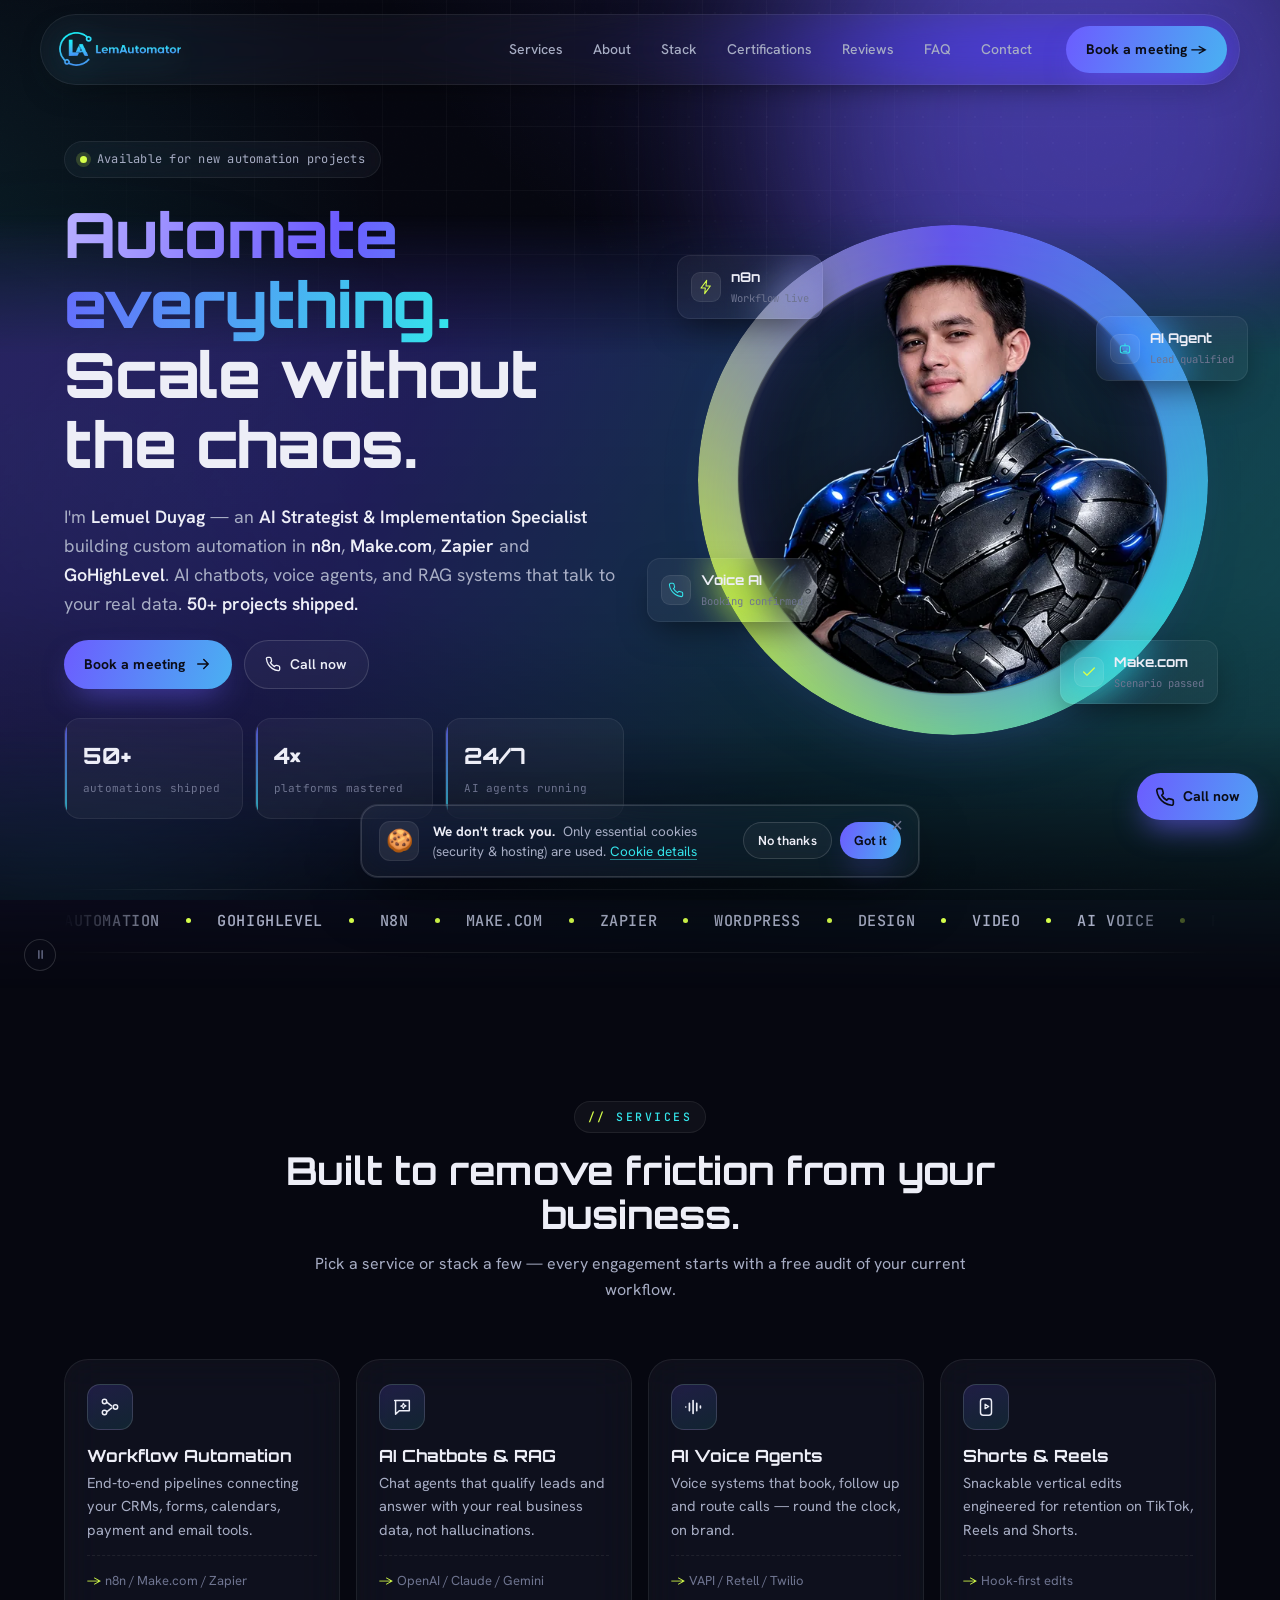
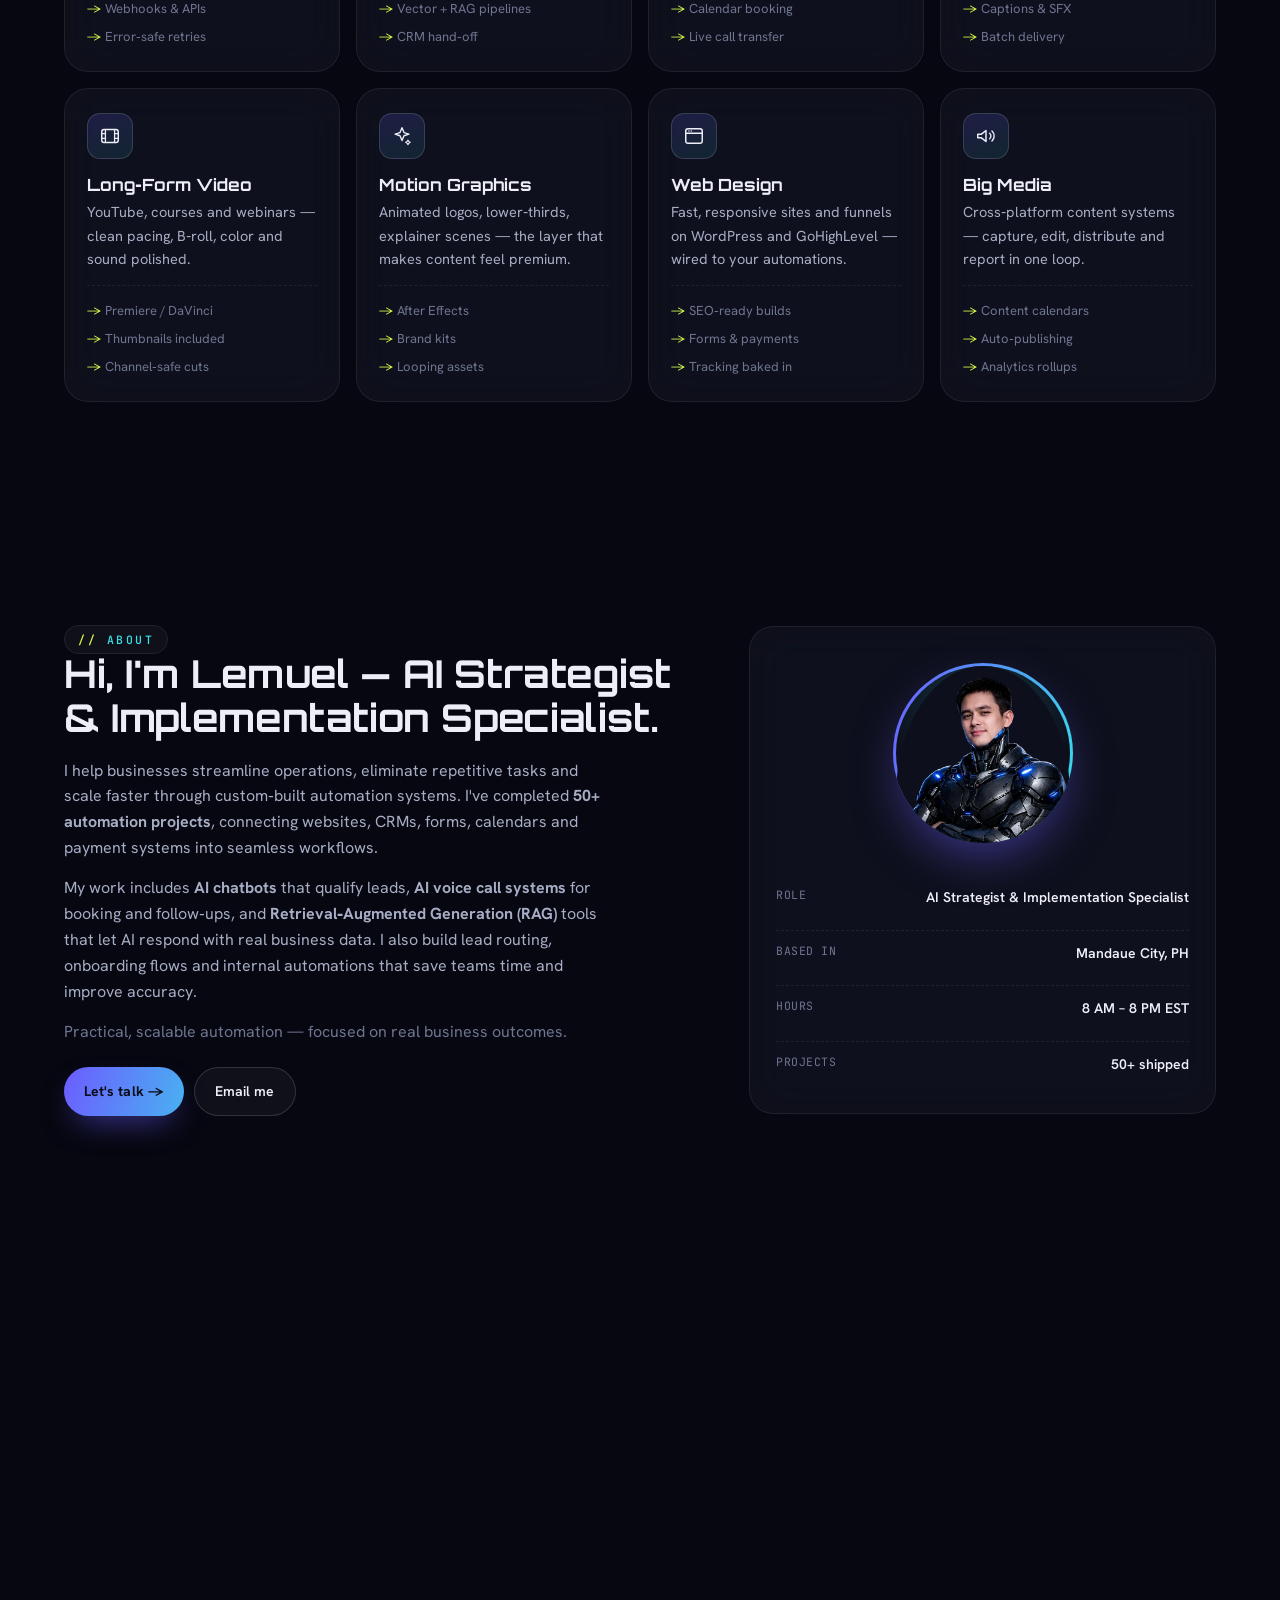
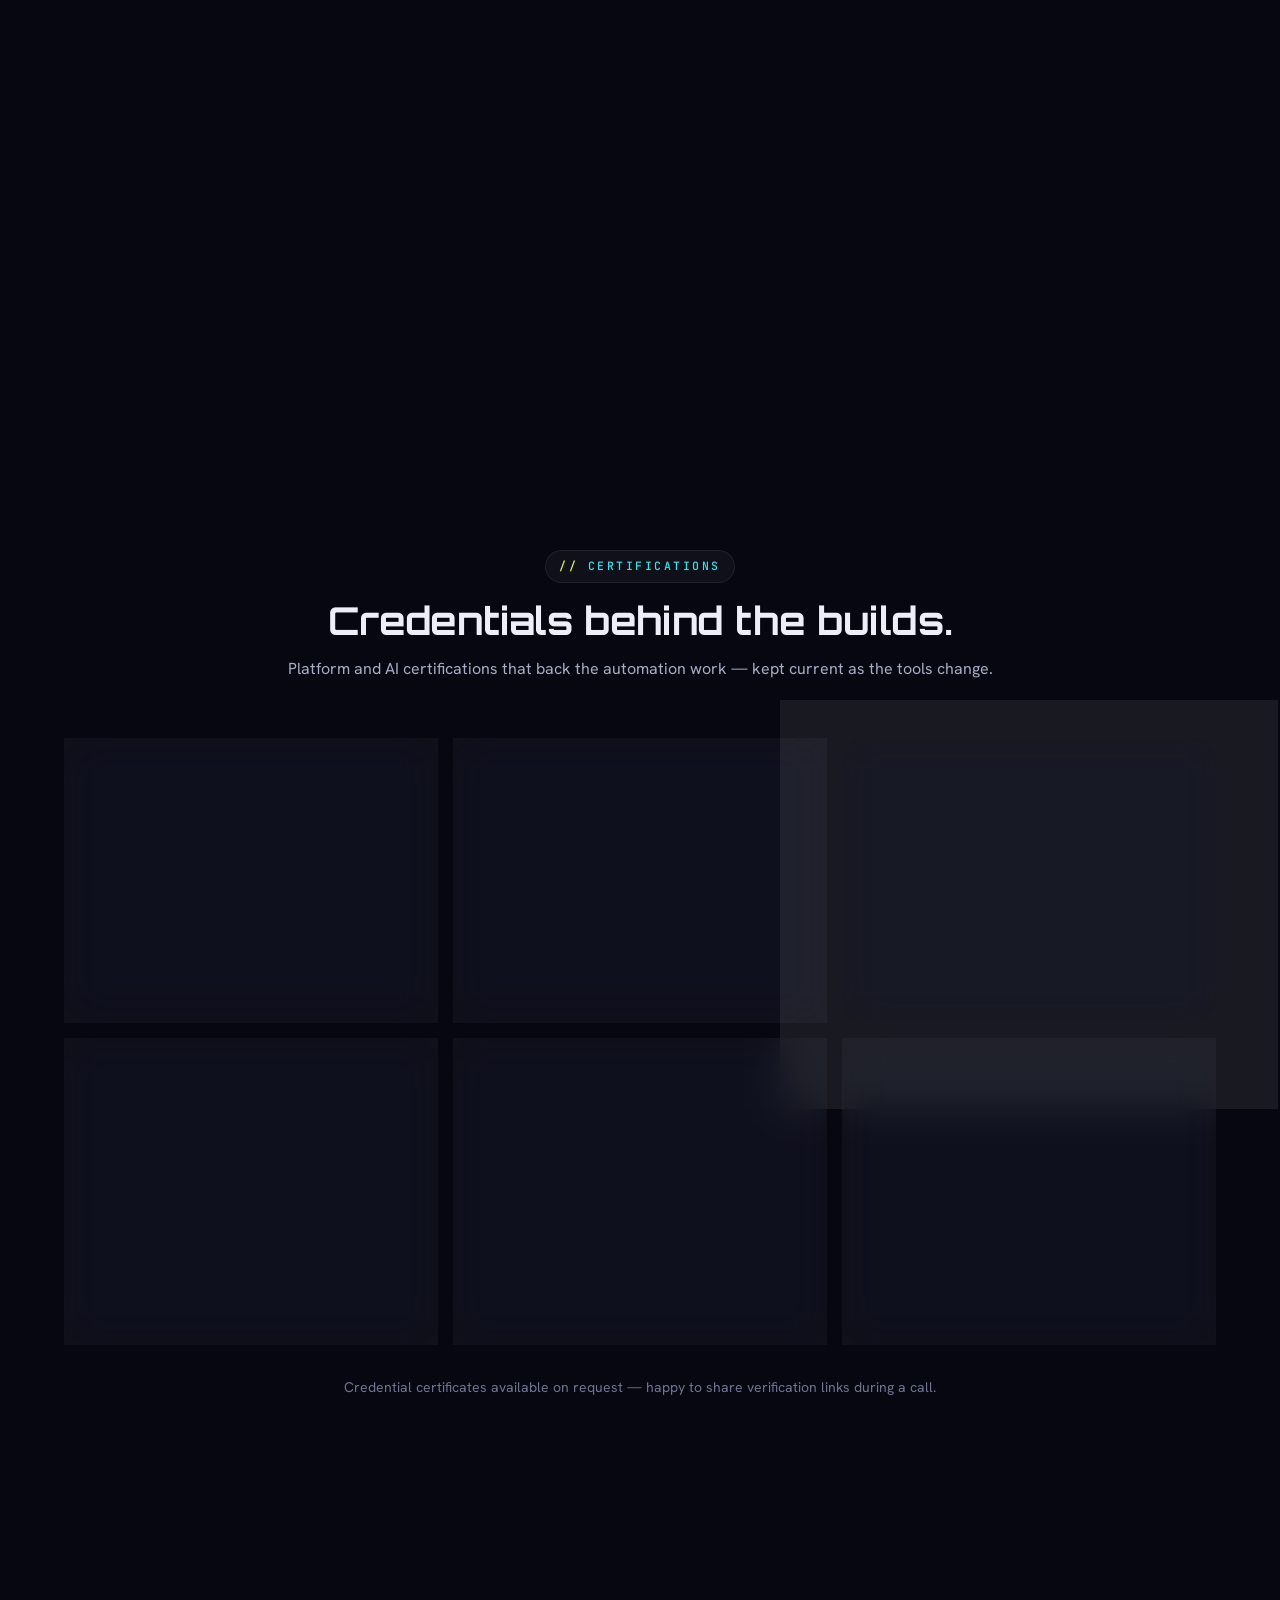
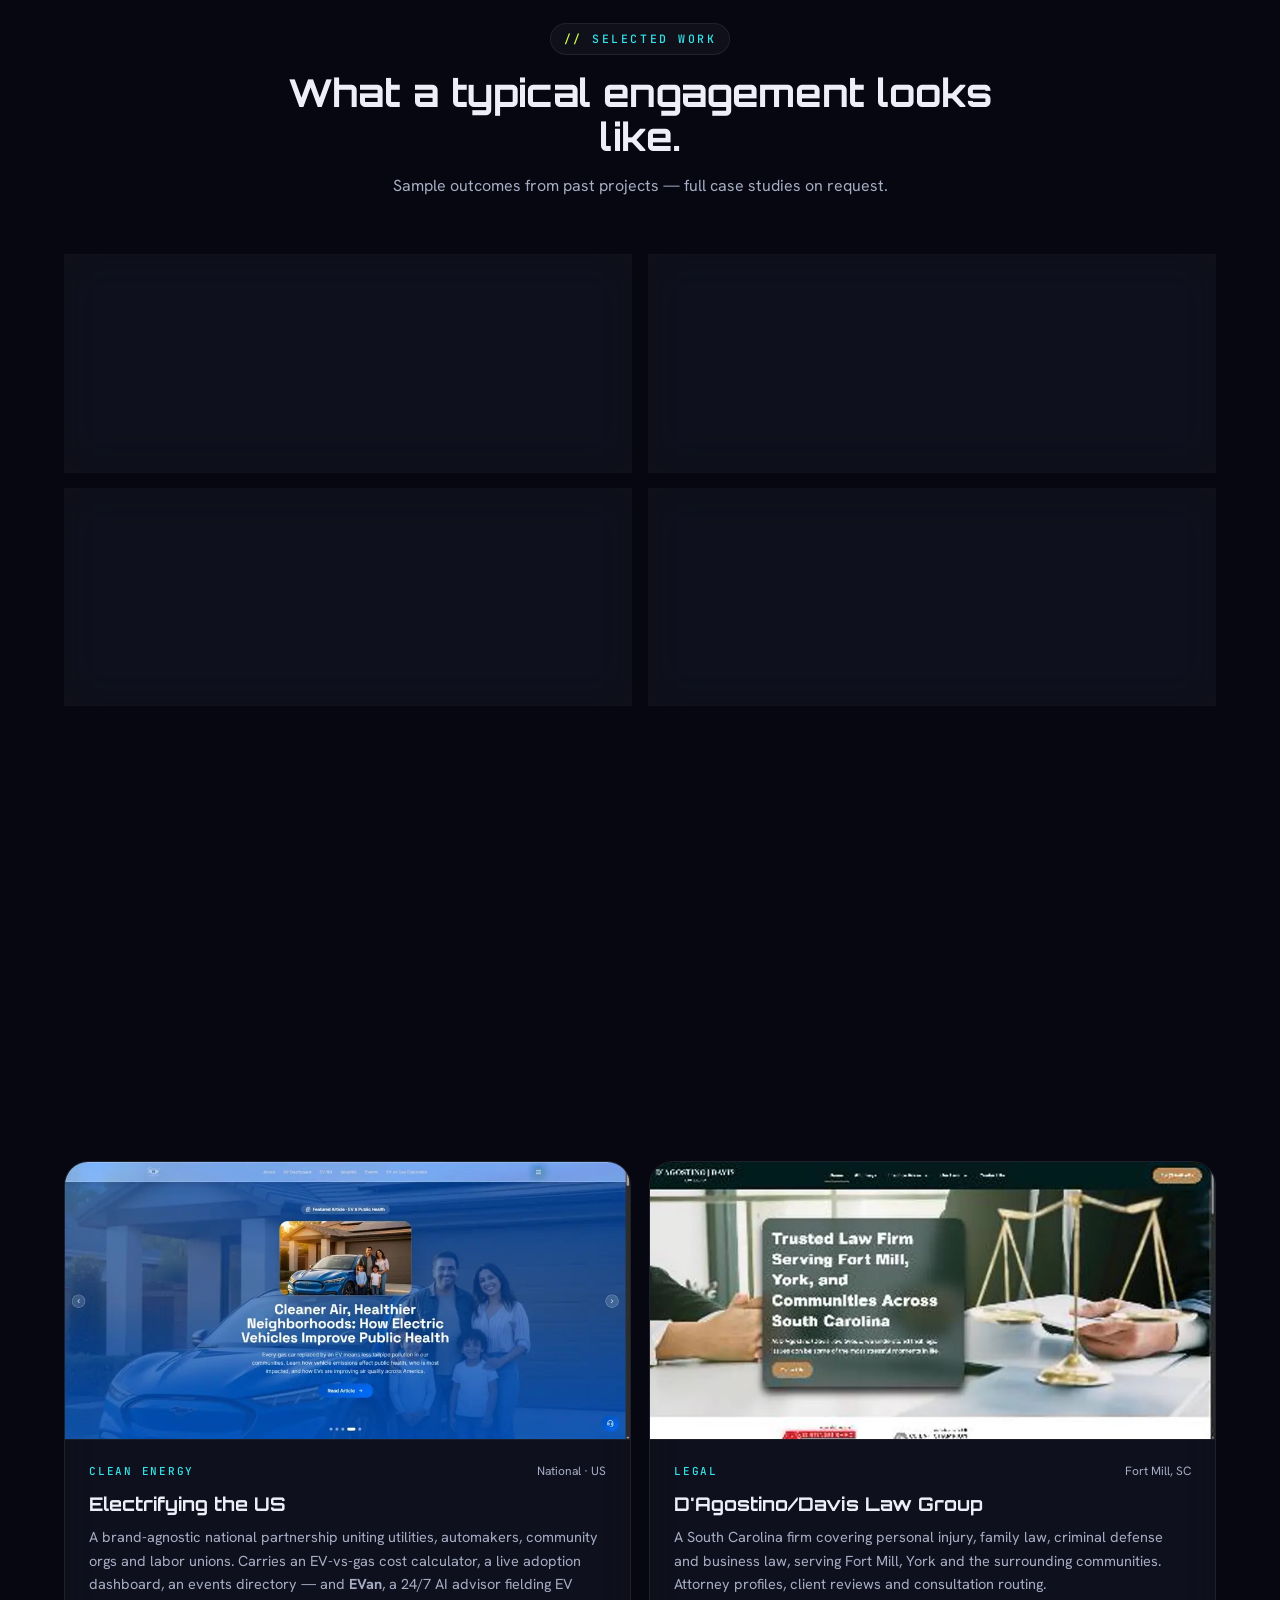
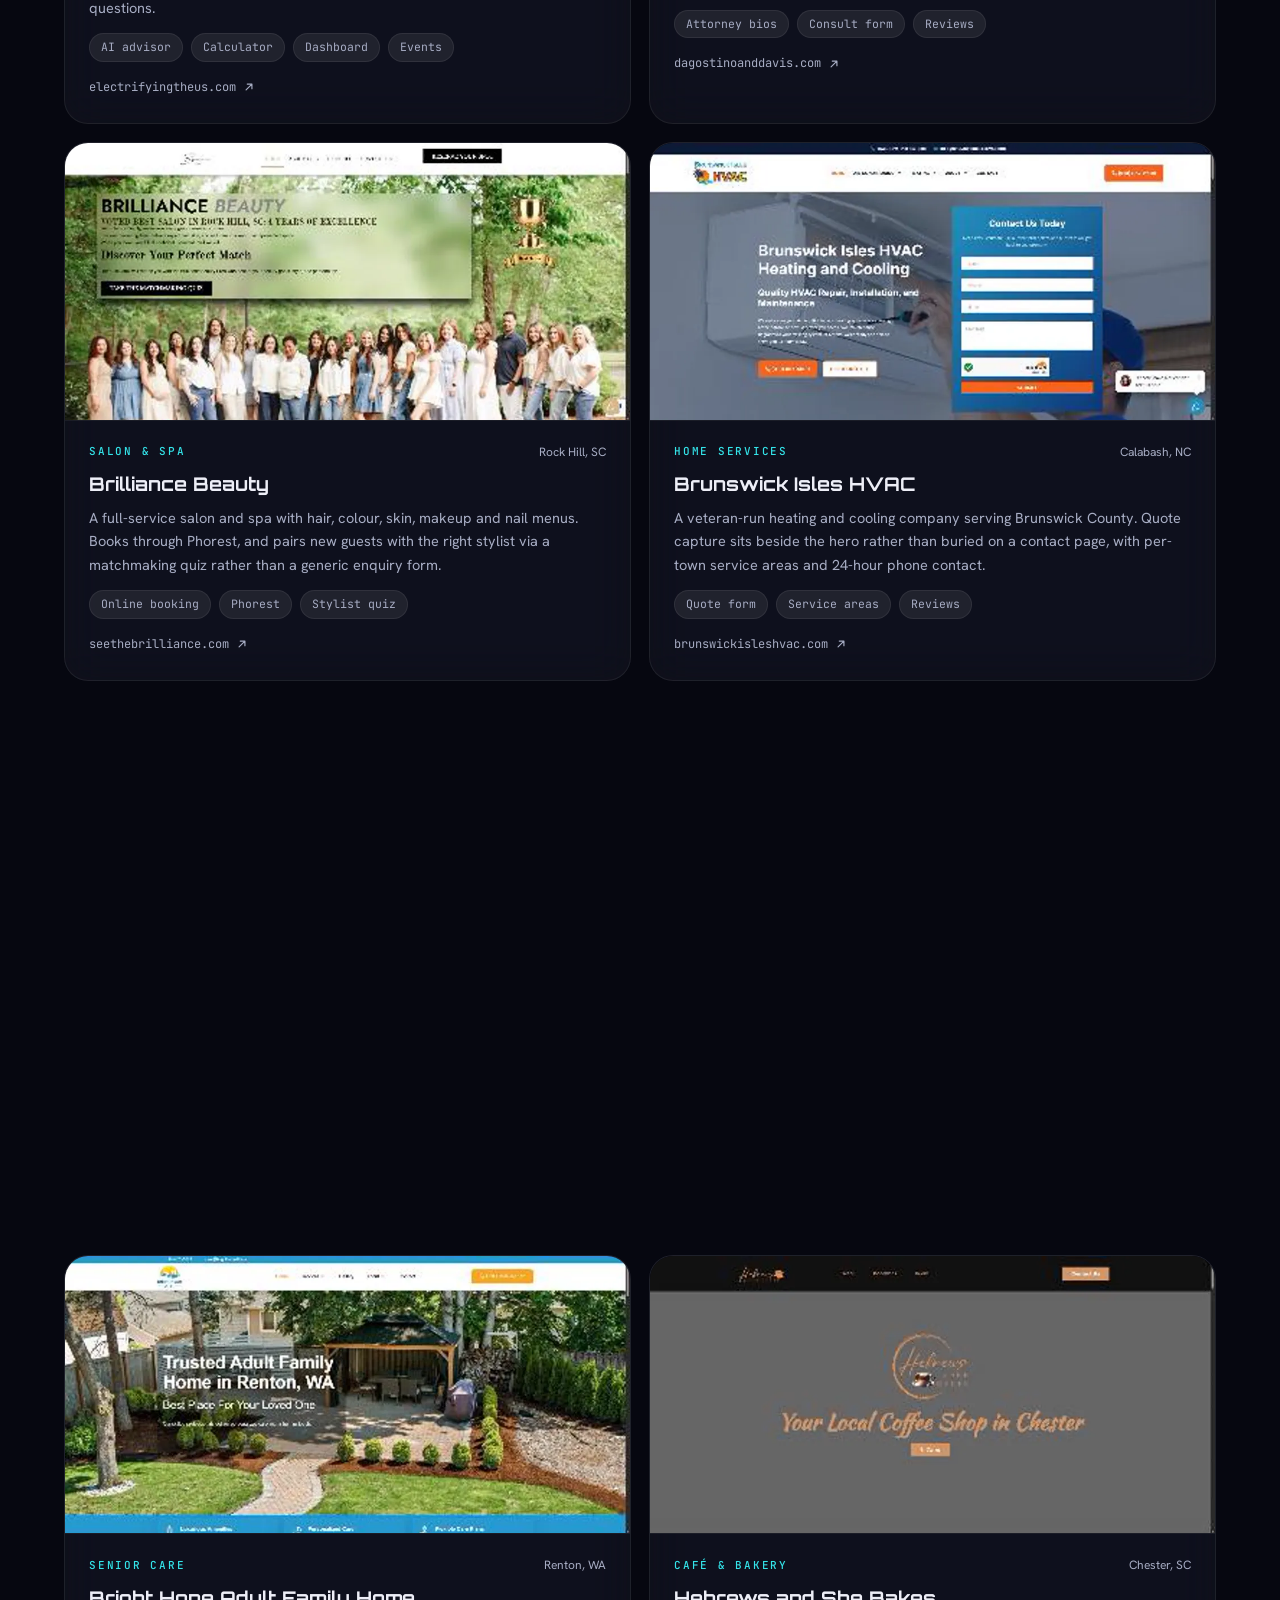
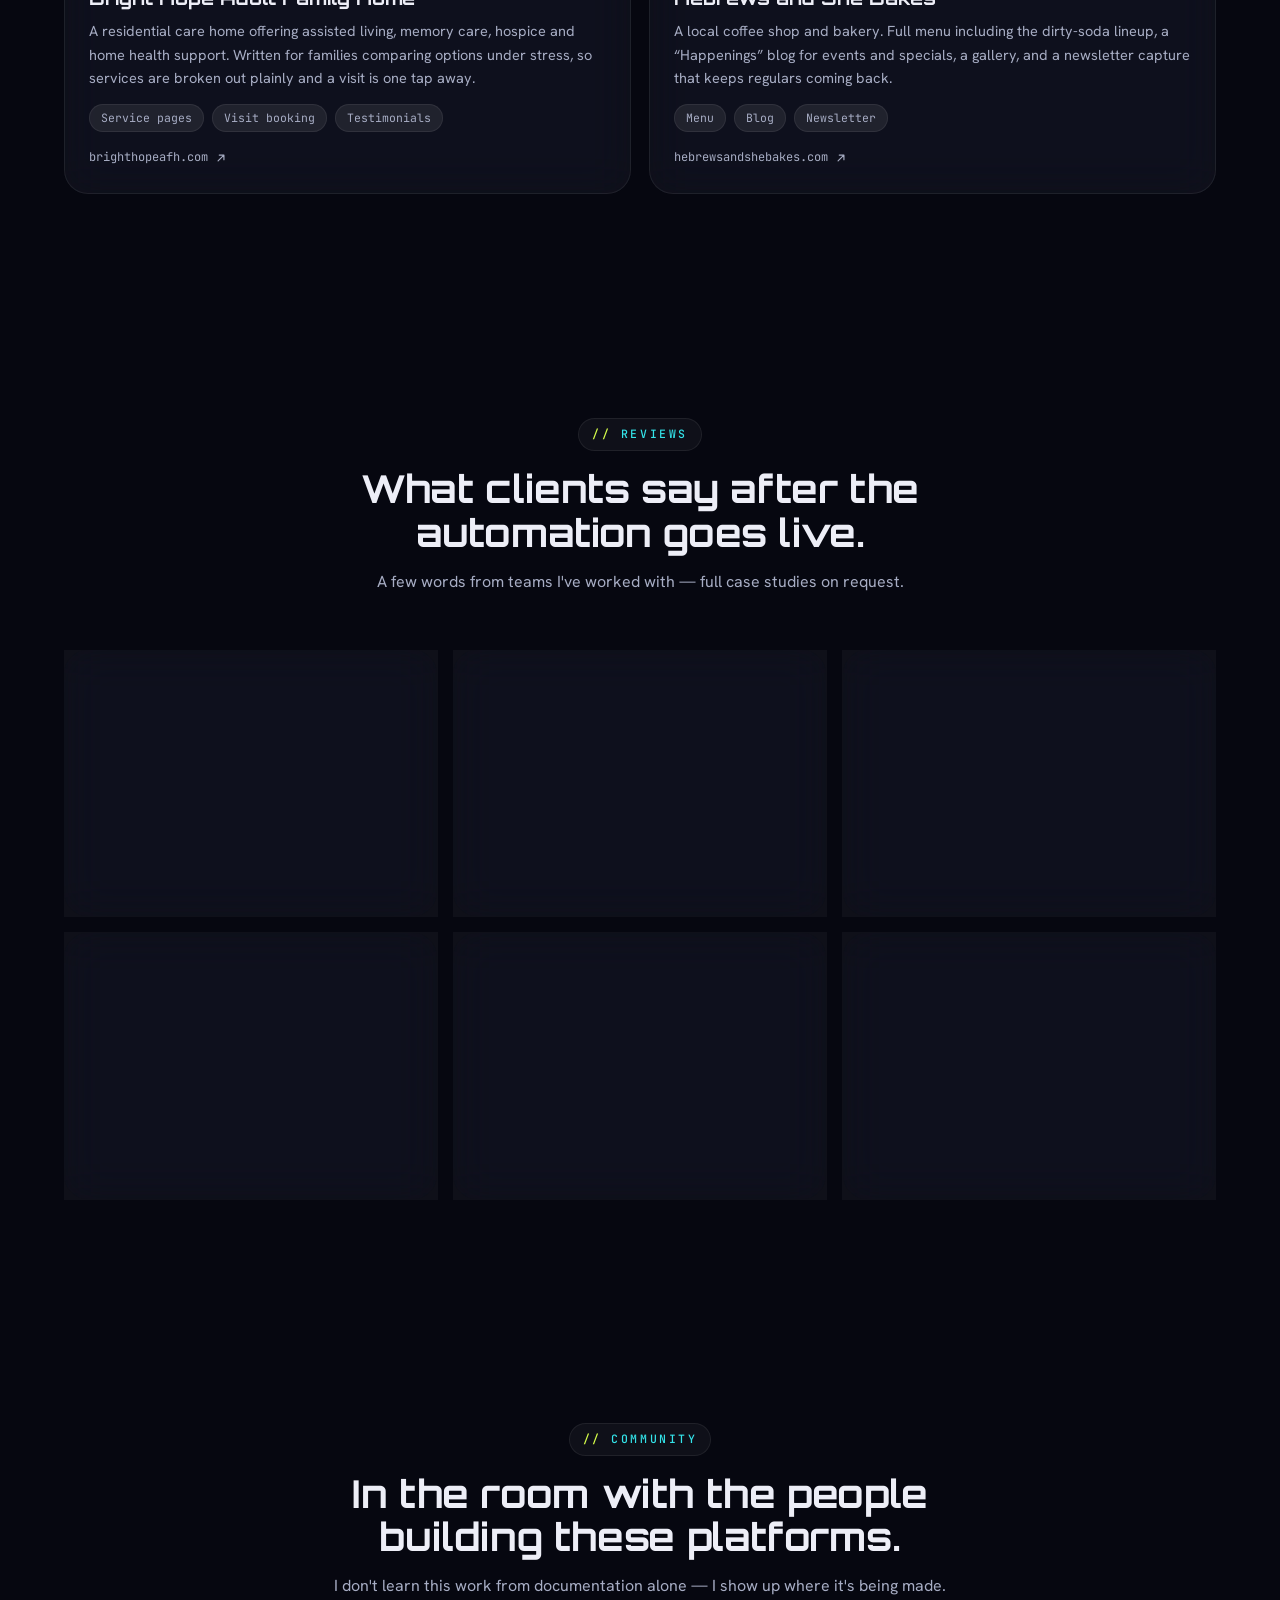
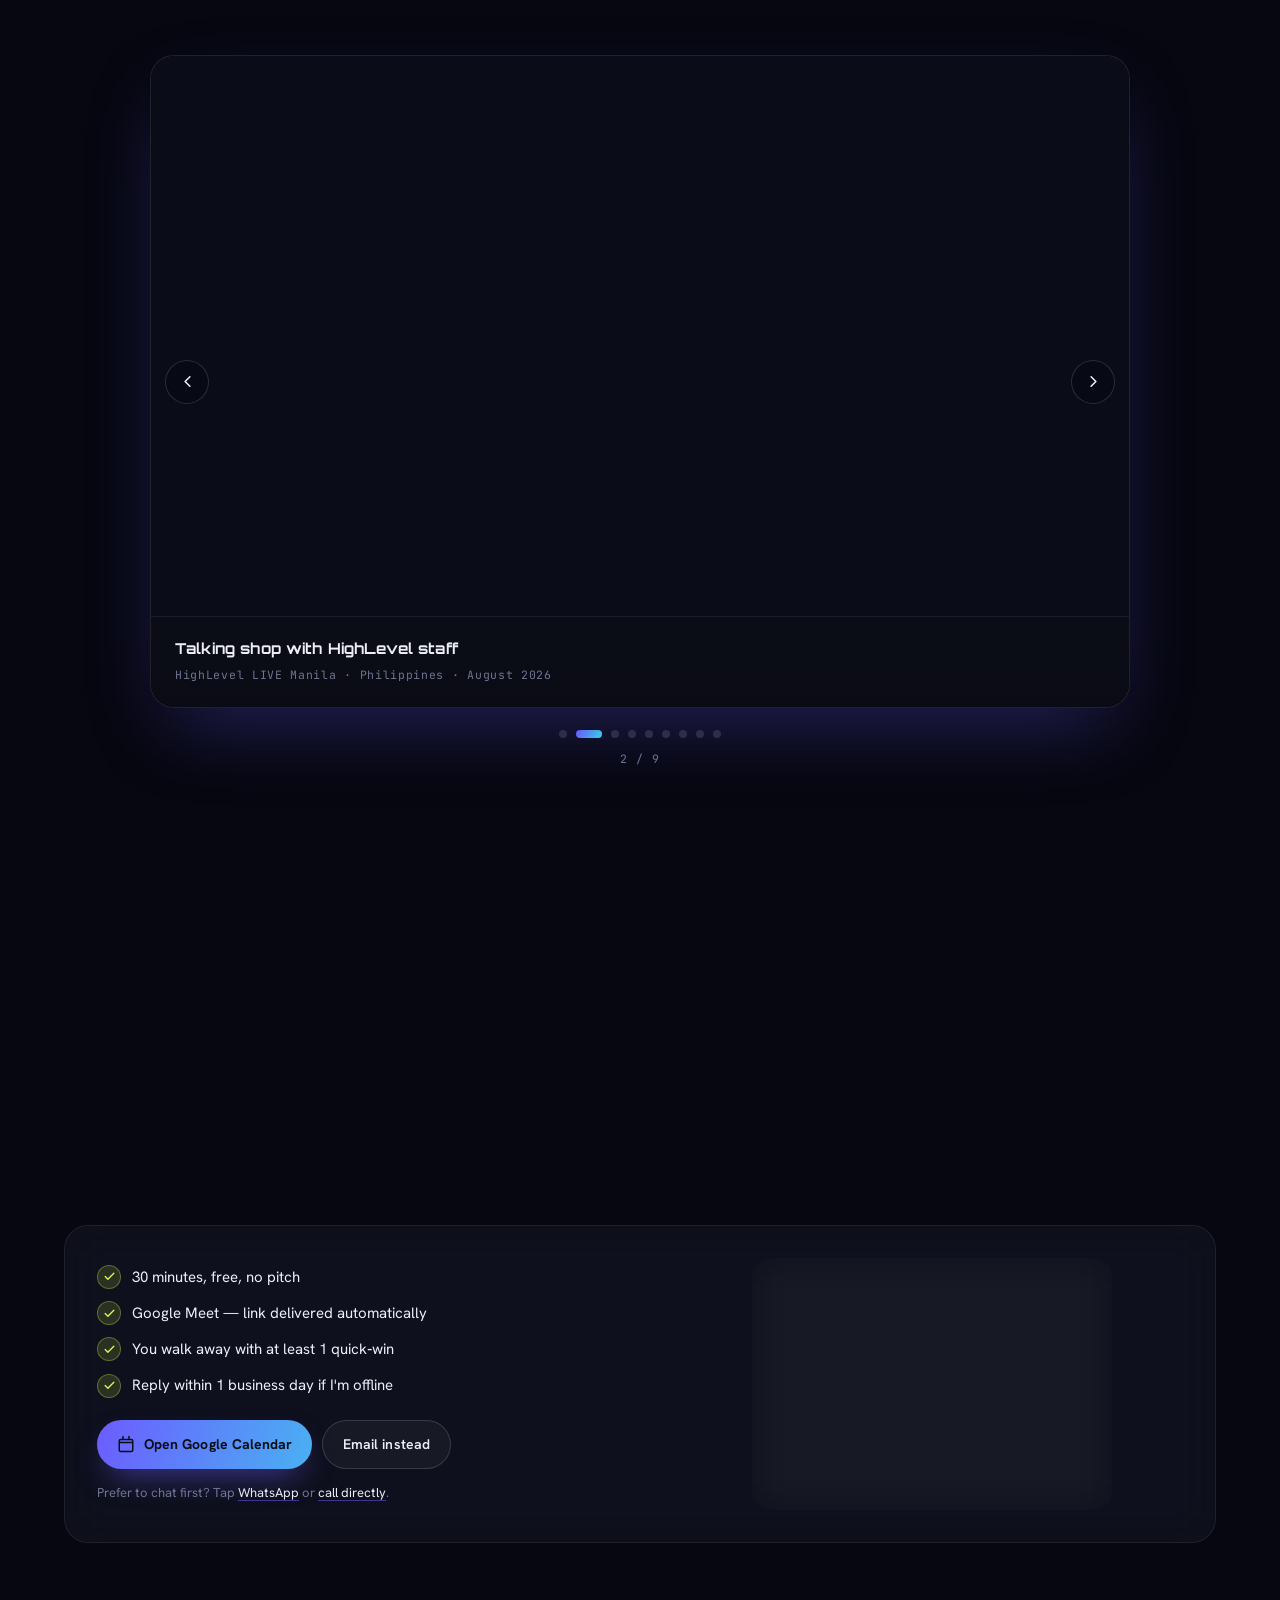
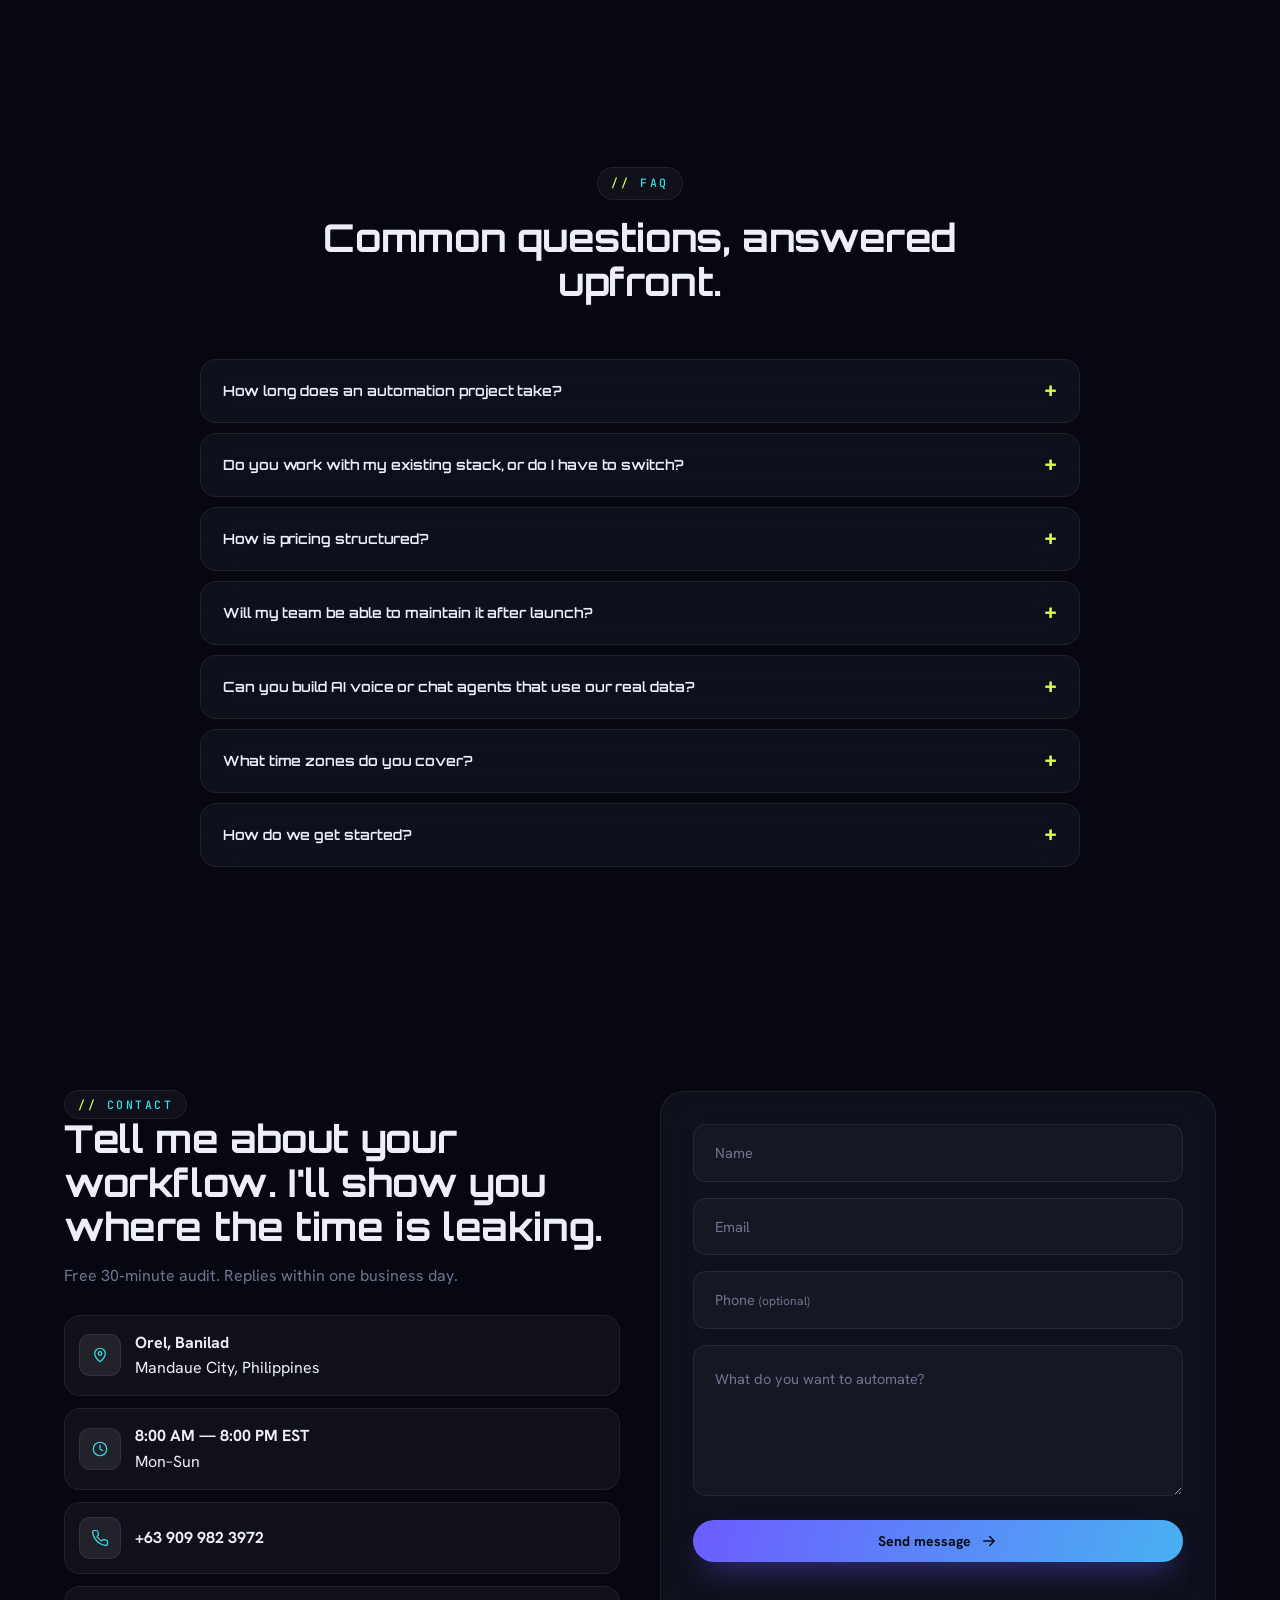
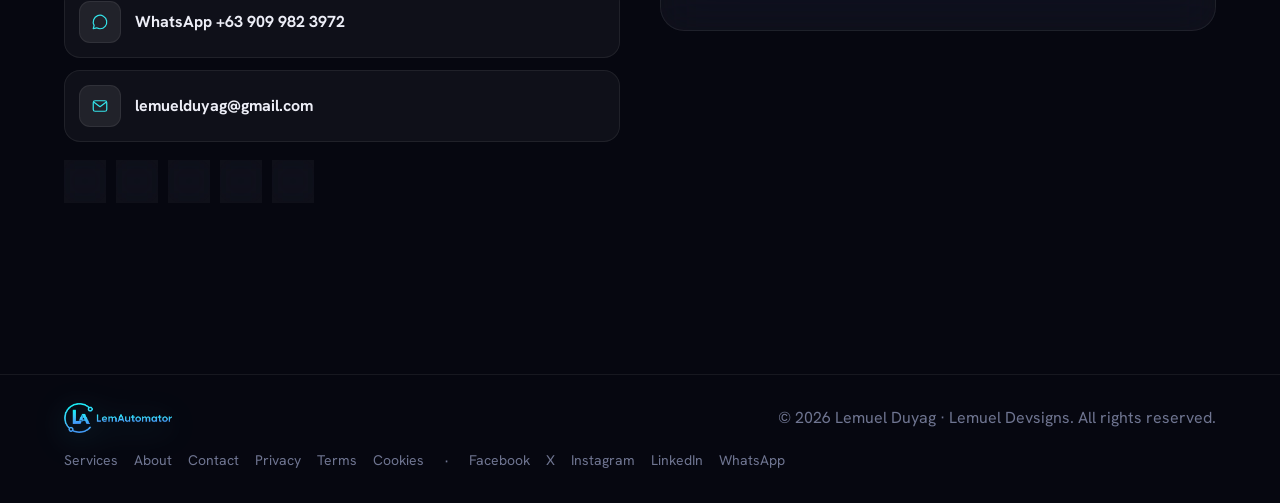
==== commit ec710245: "Animate the card link arrow on transform, not gap The client-website cards slid their arrow by trans" ====
--- a/index.html
+++ b/index.html
@@ -42,7 +42,7 @@
 <link rel="preconnect" href="https://fonts.googleapis.com" />
 <link rel="preconnect" href="https://fonts.gstatic.com" crossorigin />
 <link href="https://fonts.googleapis.com/css2?family=Orbitron:wght@500;600;700;800;900&family=Hanken+Grotesk:wght@400;500;600;700&family=JetBrains+Mono:wght@500;600&display=swap" rel="stylesheet" />
-<link rel="stylesheet" href="styles.css?v=20261008" />
+<link rel="stylesheet" href="styles.css?v=20261008b" />
 
 <script type="application/ld+json">
 {
--- a/styles.css
+++ b/styles.css
@@ -601,9 +601,13 @@
   margin-top: 16px;
   font-family: var(--font-mono); font-size: 12px;
   color: var(--ink-2);
-  transition: color .3s var(--ease), gap .3s var(--ease);
-}
-.site:hover .site-link { color: var(--citron); gap: 10px; }
+  transition: color .3s var(--ease);
+}
+/* The arrow travels on transform rather than the row's gap — animating gap
+   relays out the line on every frame, transform does not touch layout. */
+.site-link svg { transition: transform .3s var(--ease); }
+.site:hover .site-link { color: var(--citron); }
+.site:hover .site-link svg { transform: translate(3px, -3px); }
 
 .work-meta { margin-top: 16px; display: flex; gap: 8px; flex-wrap: wrap; }
 .work-meta span {
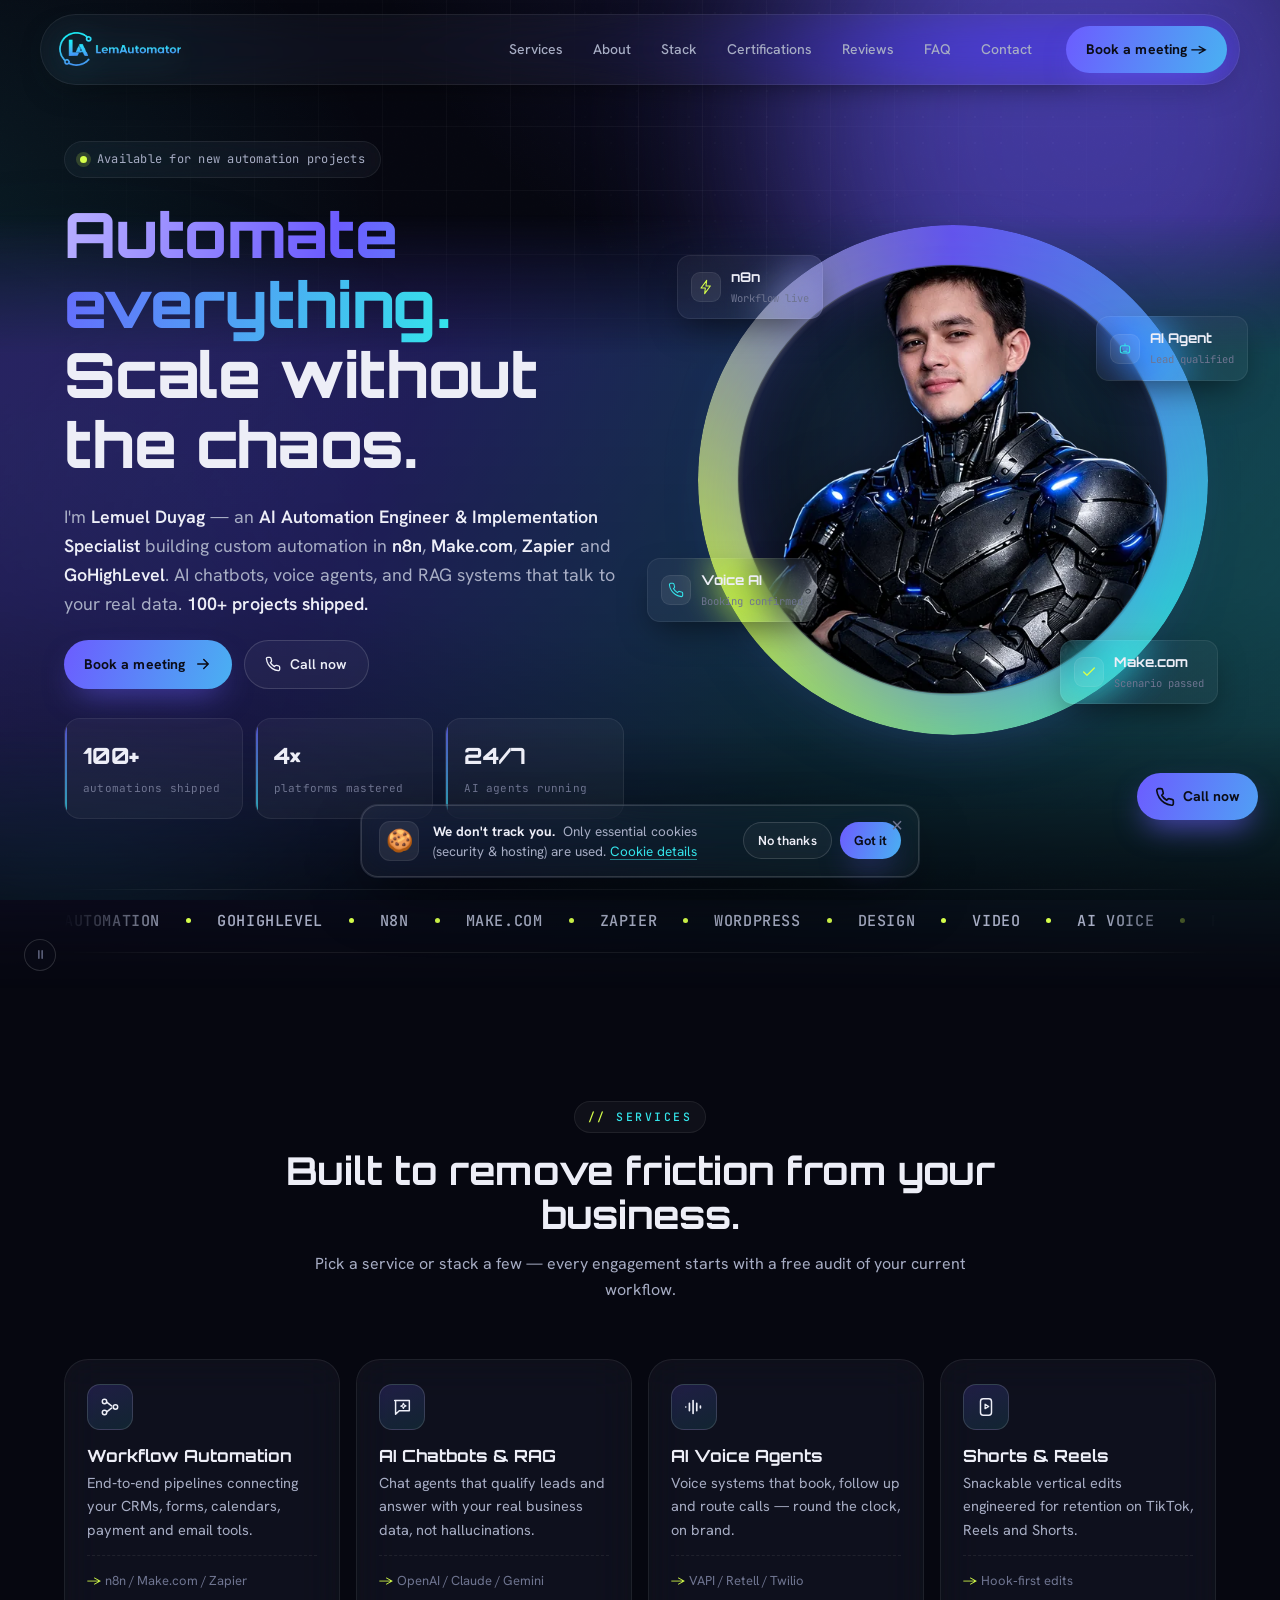
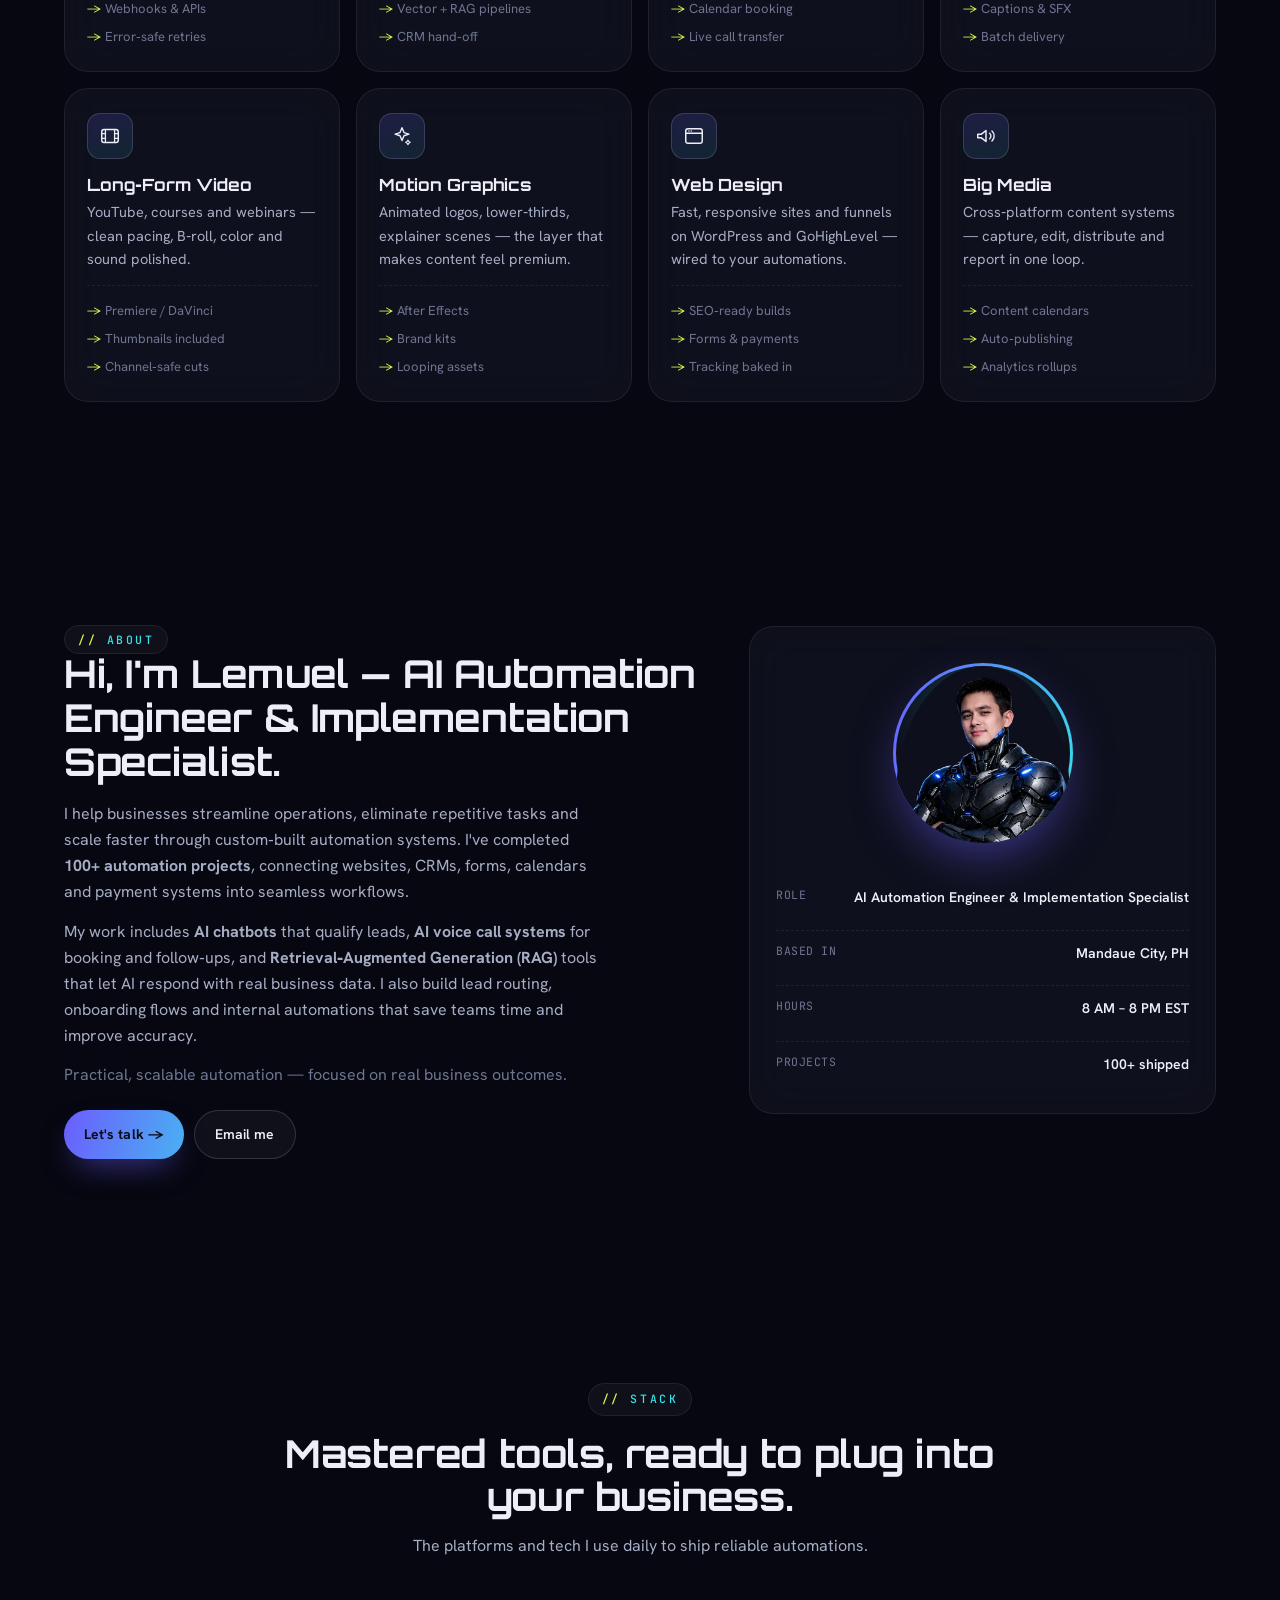
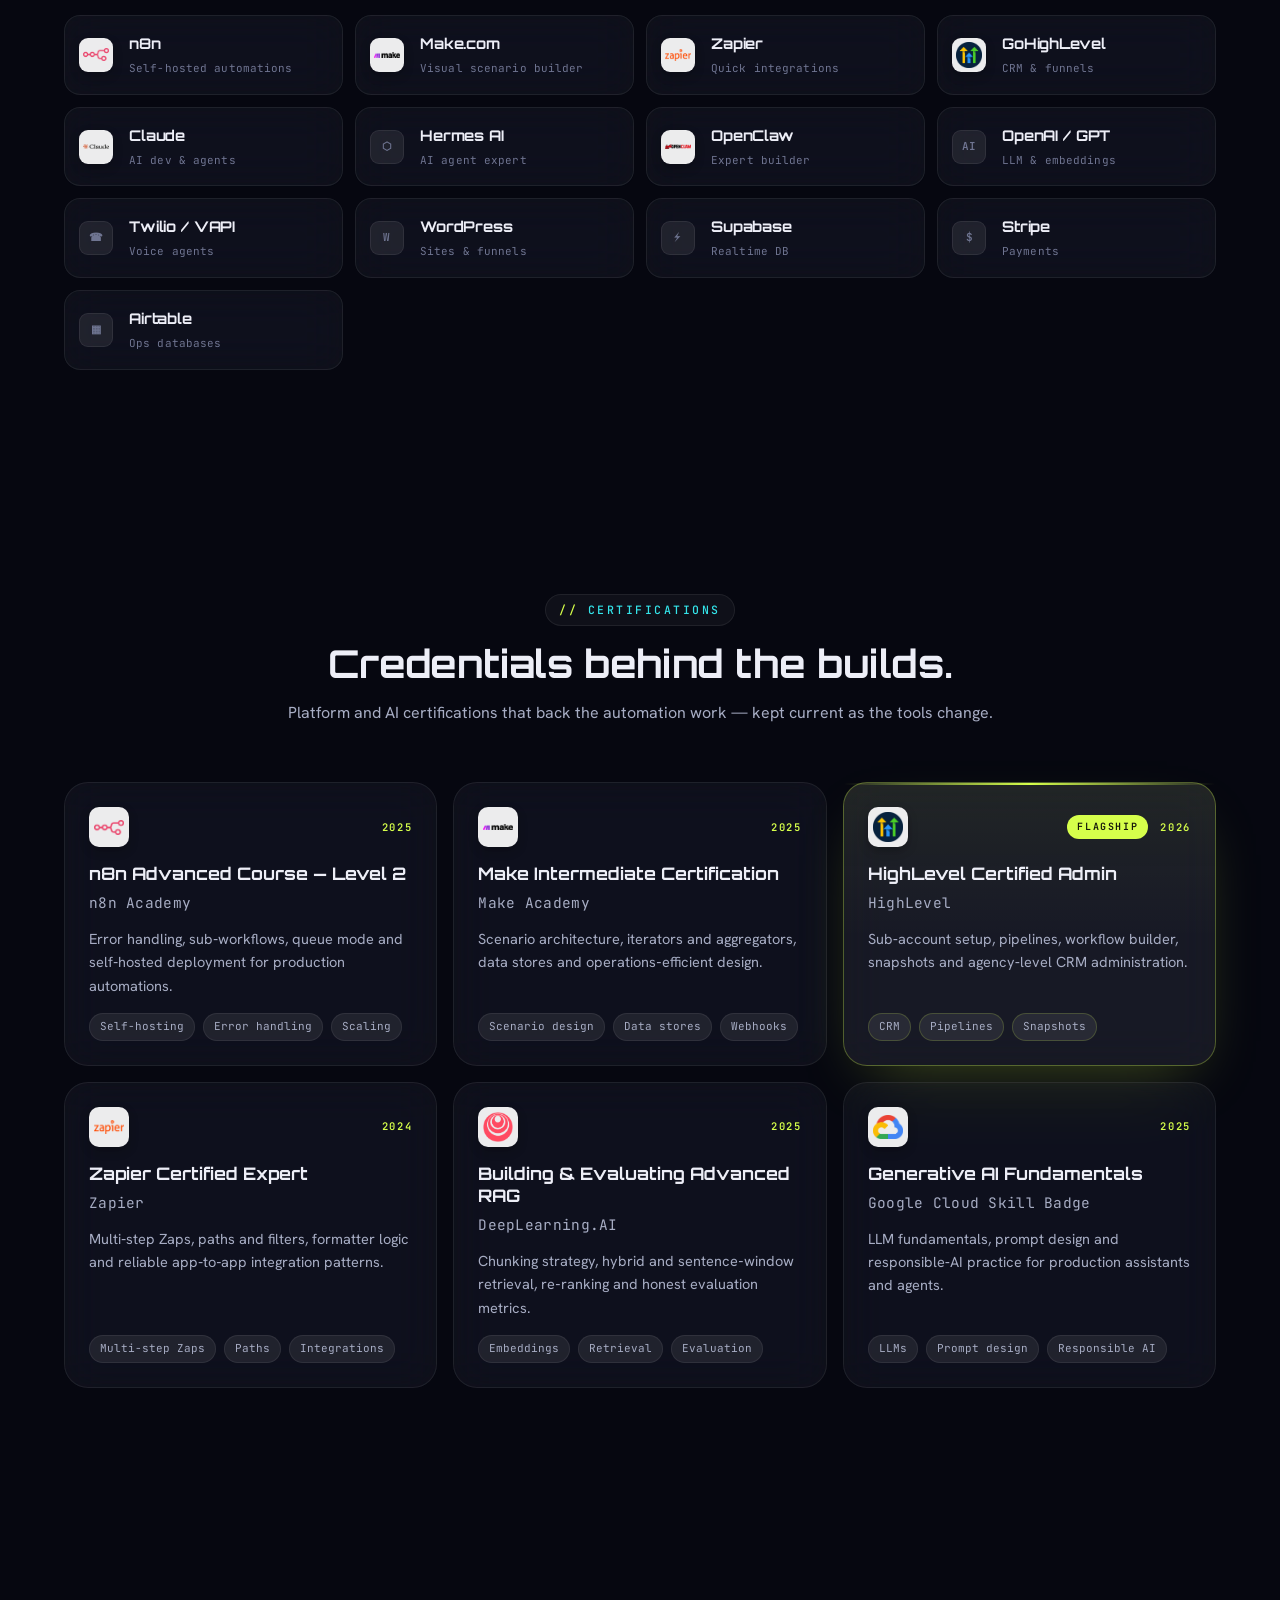
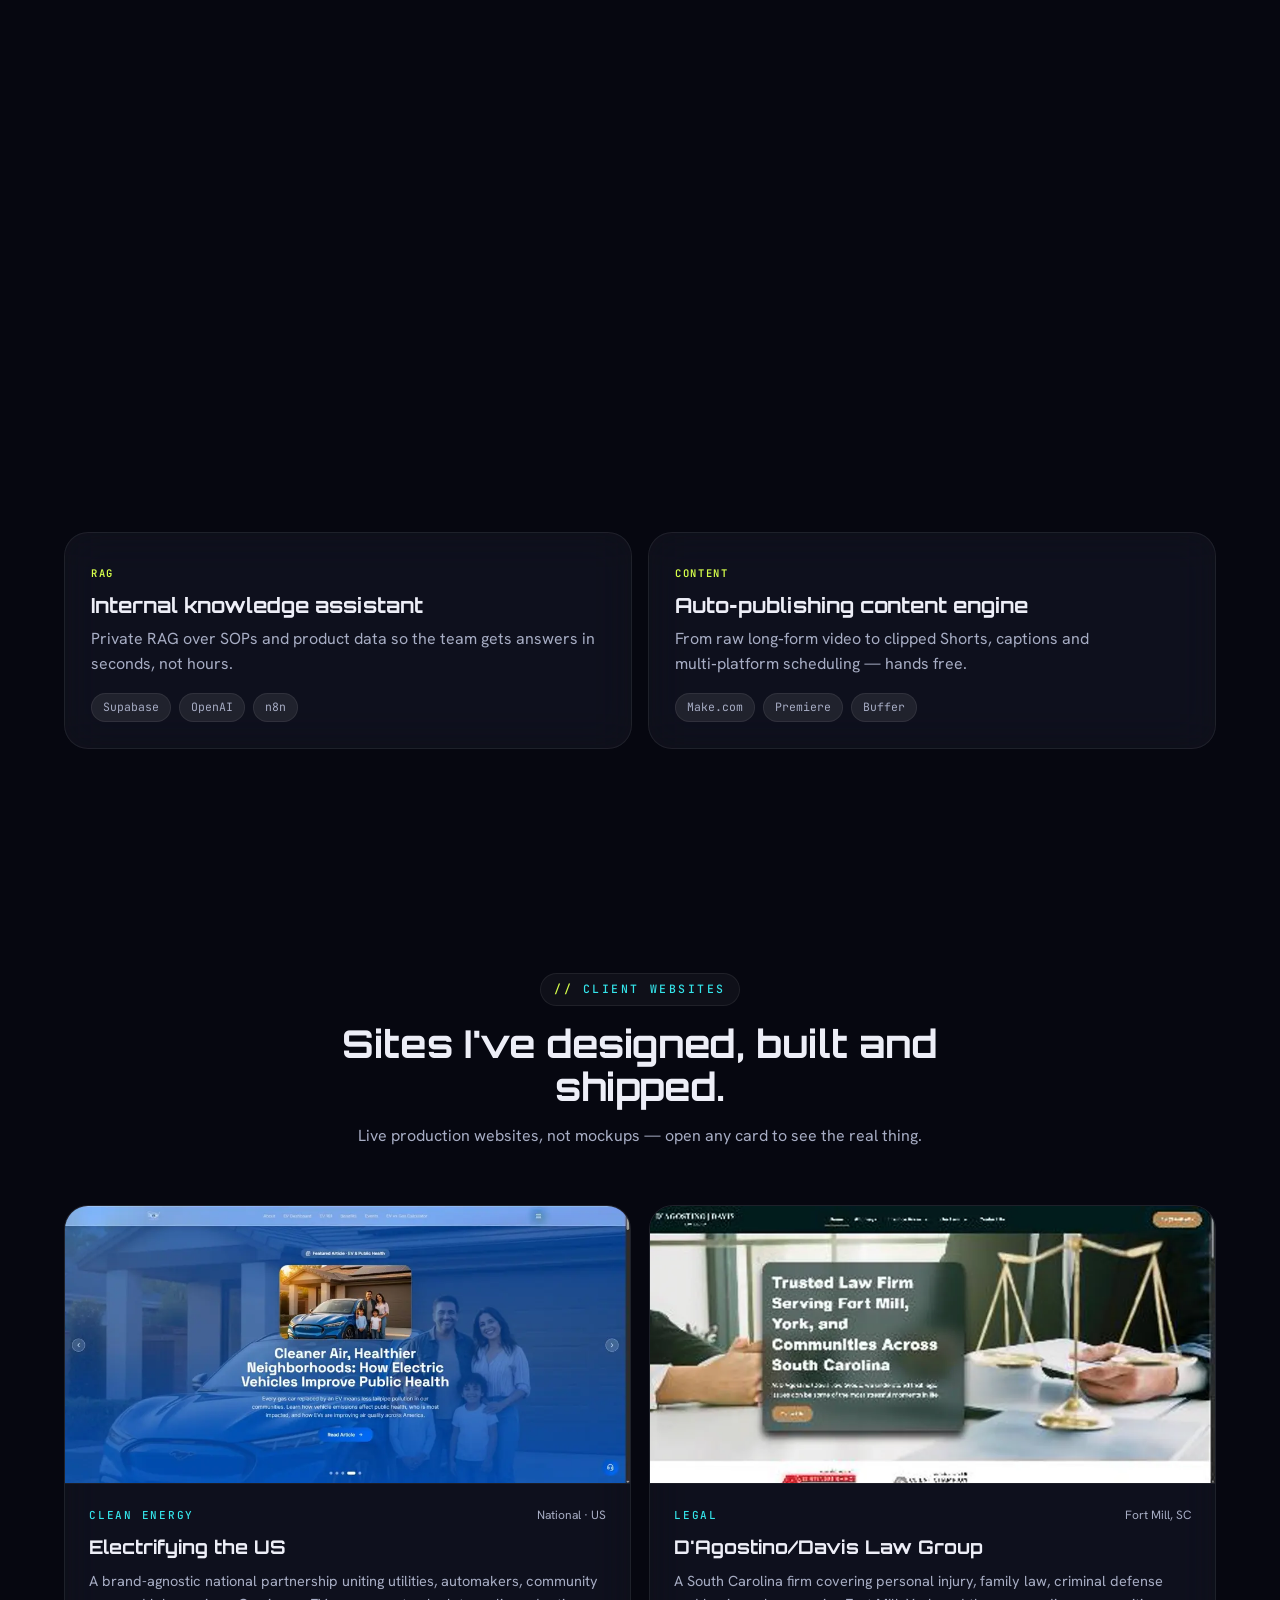
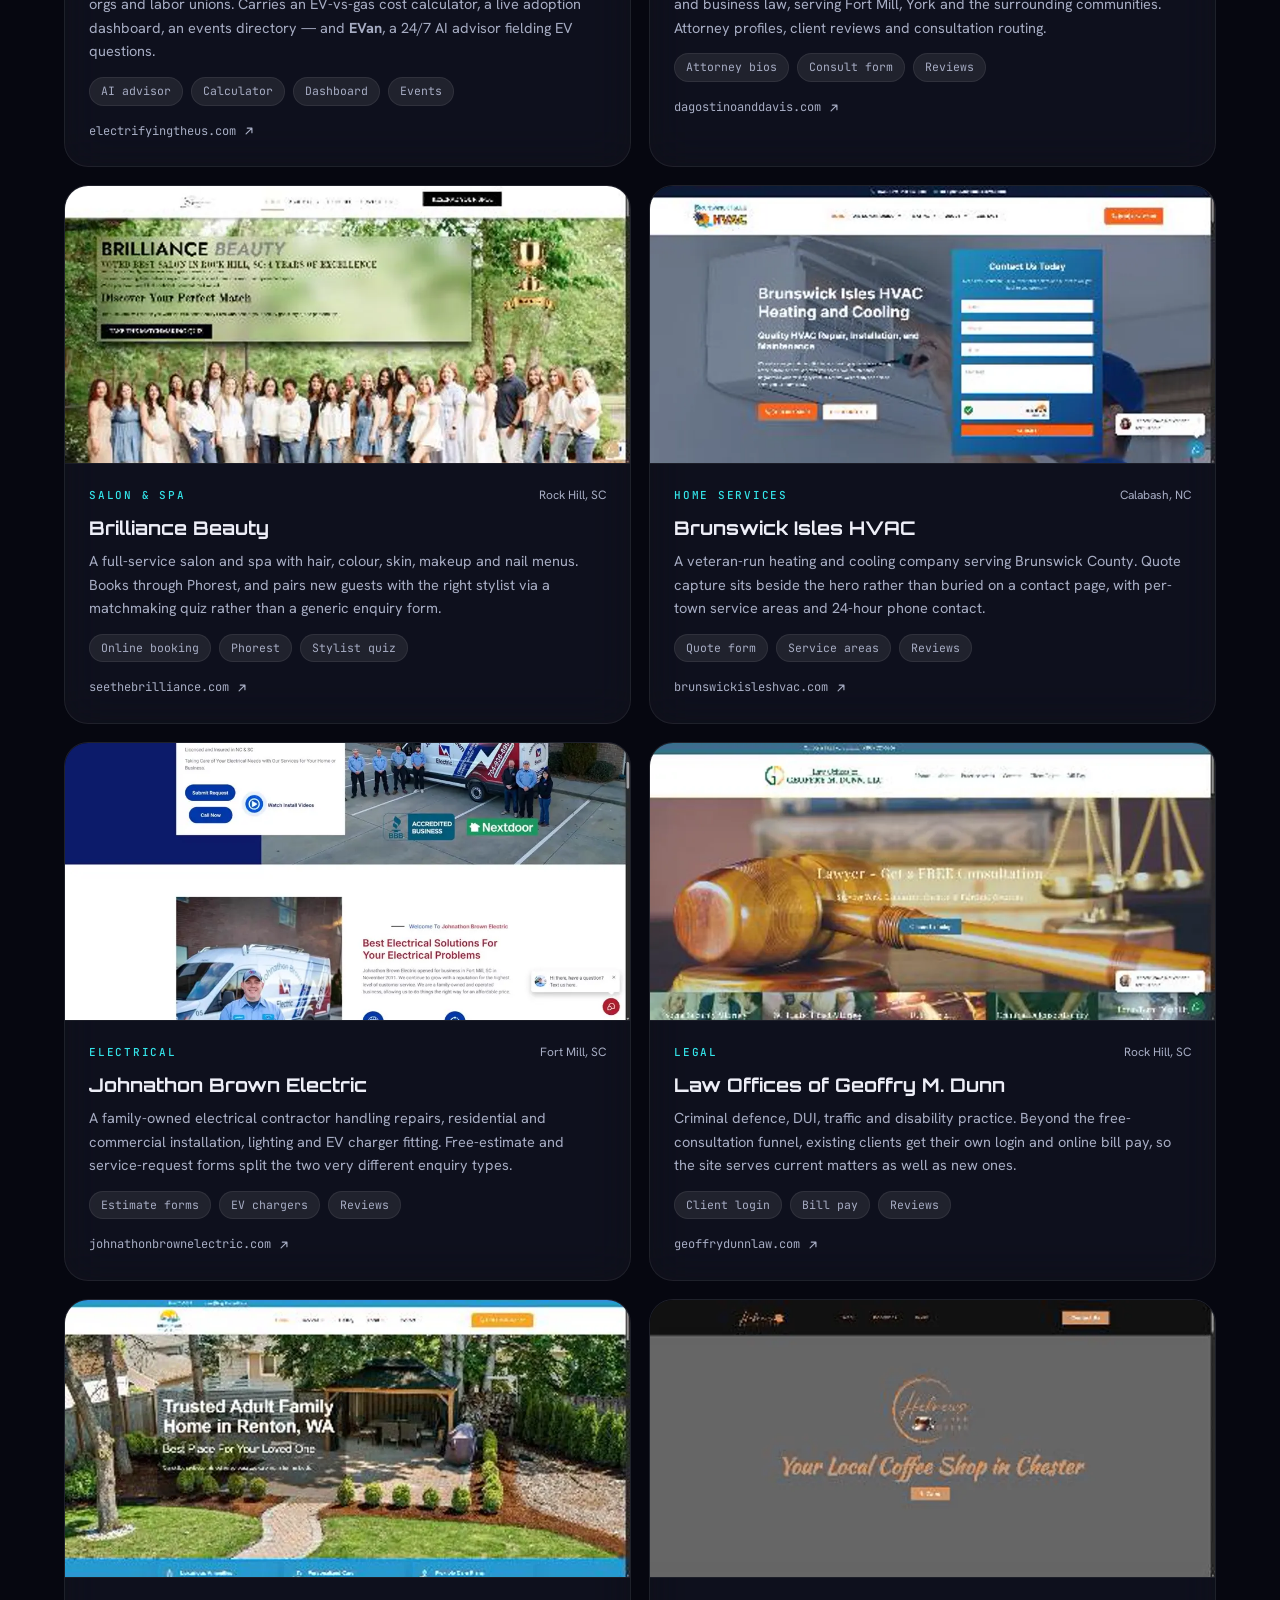
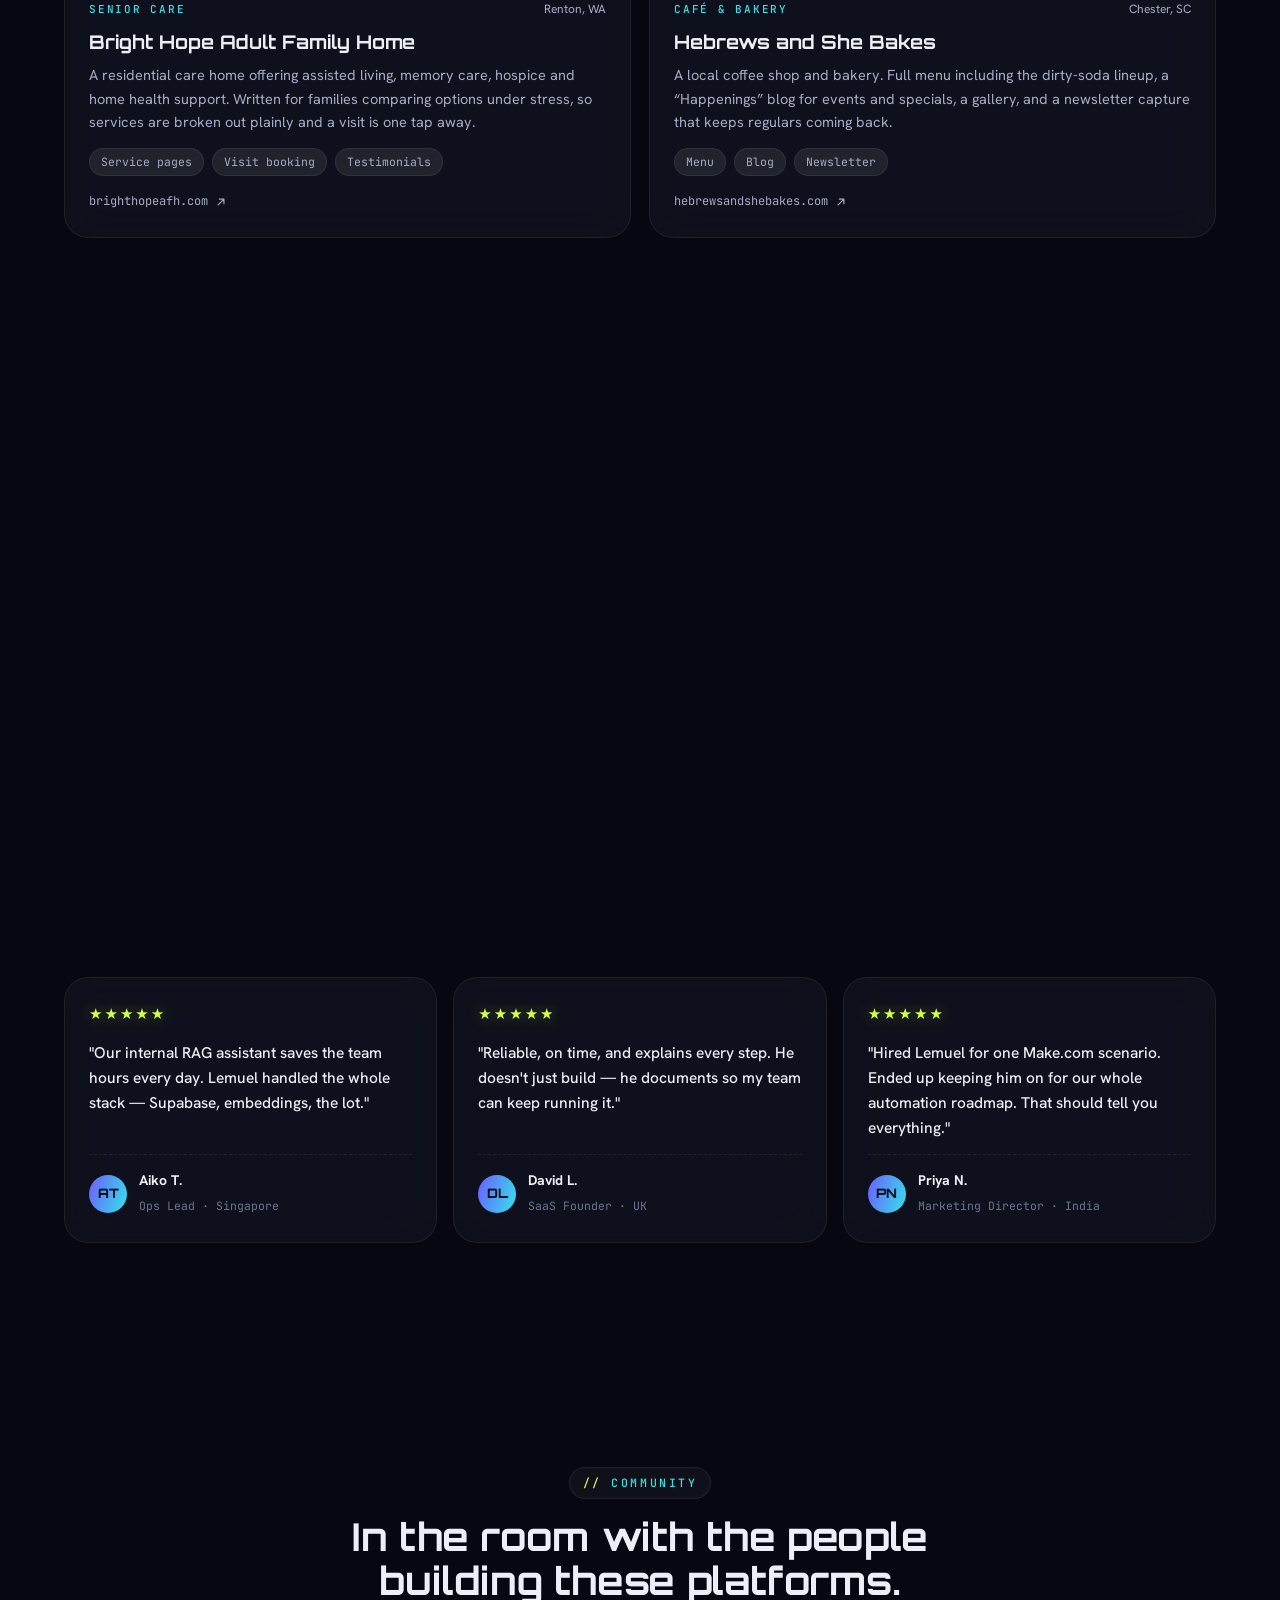
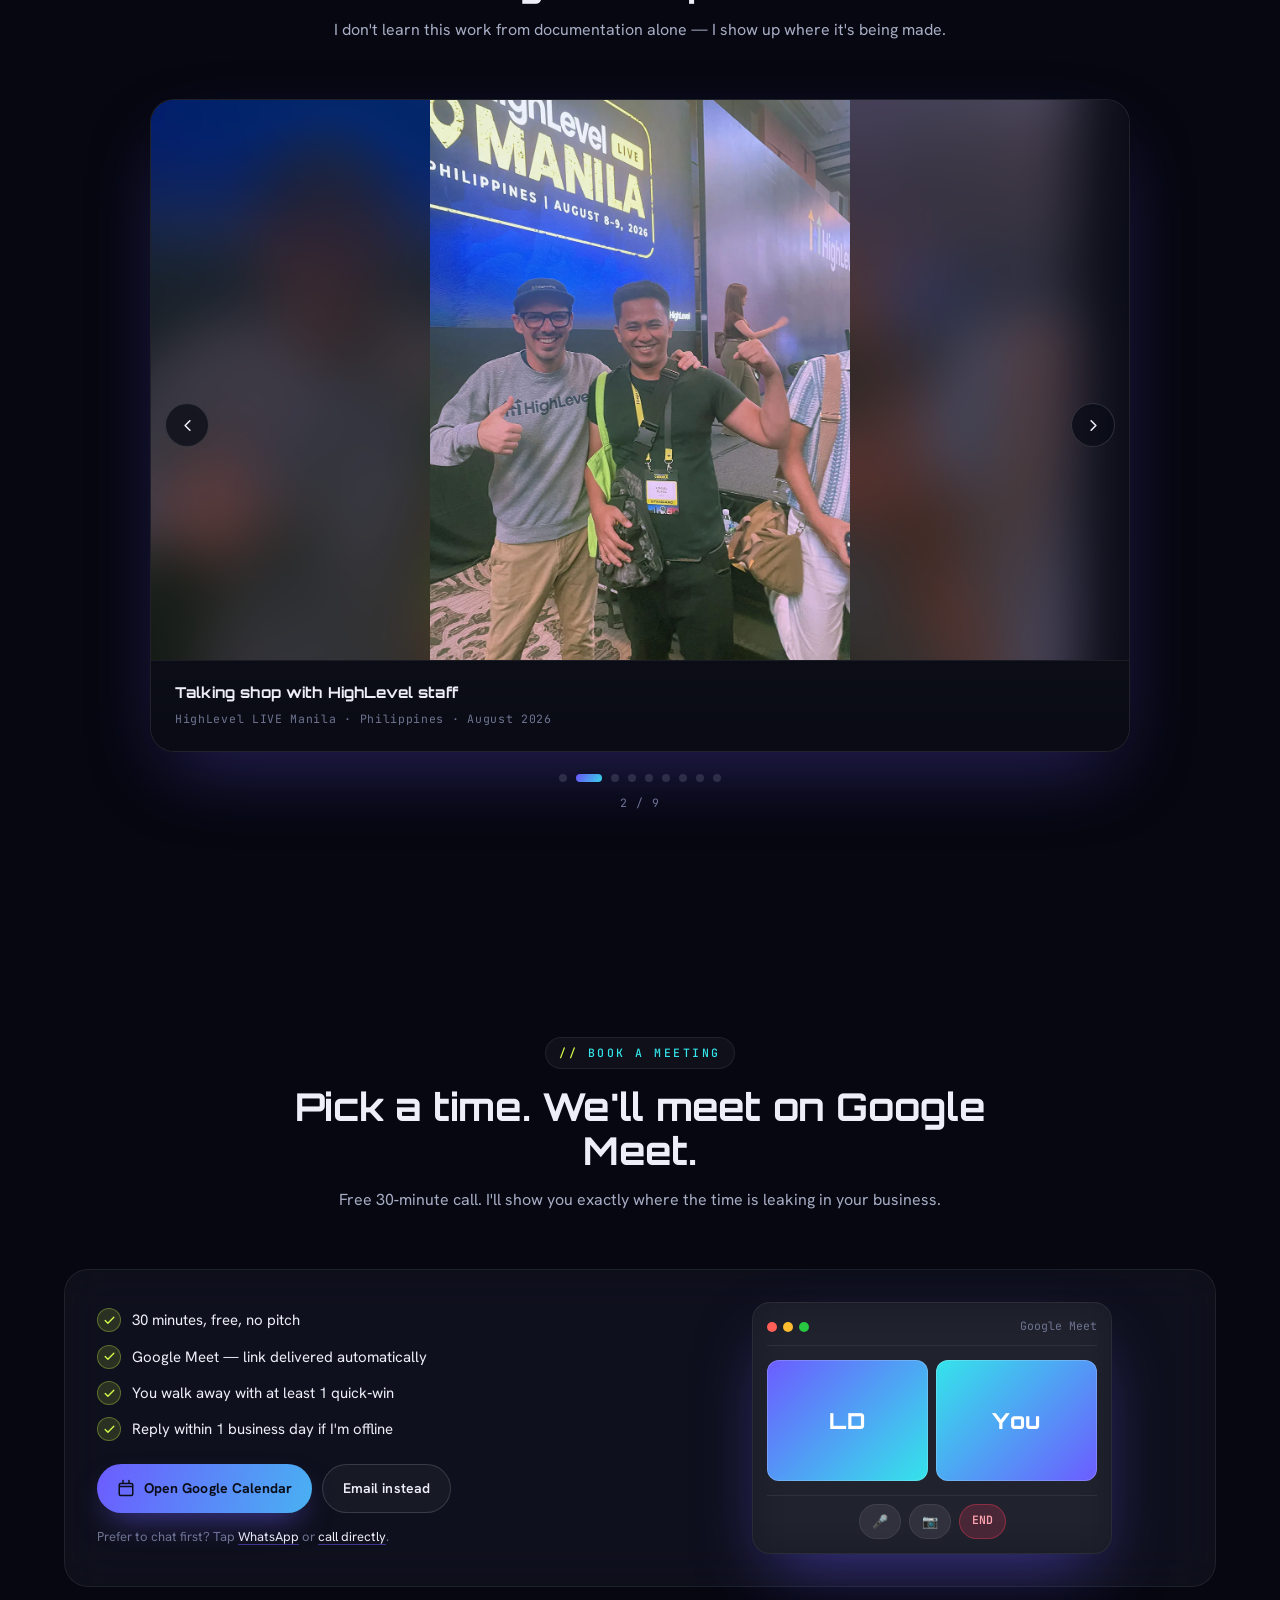
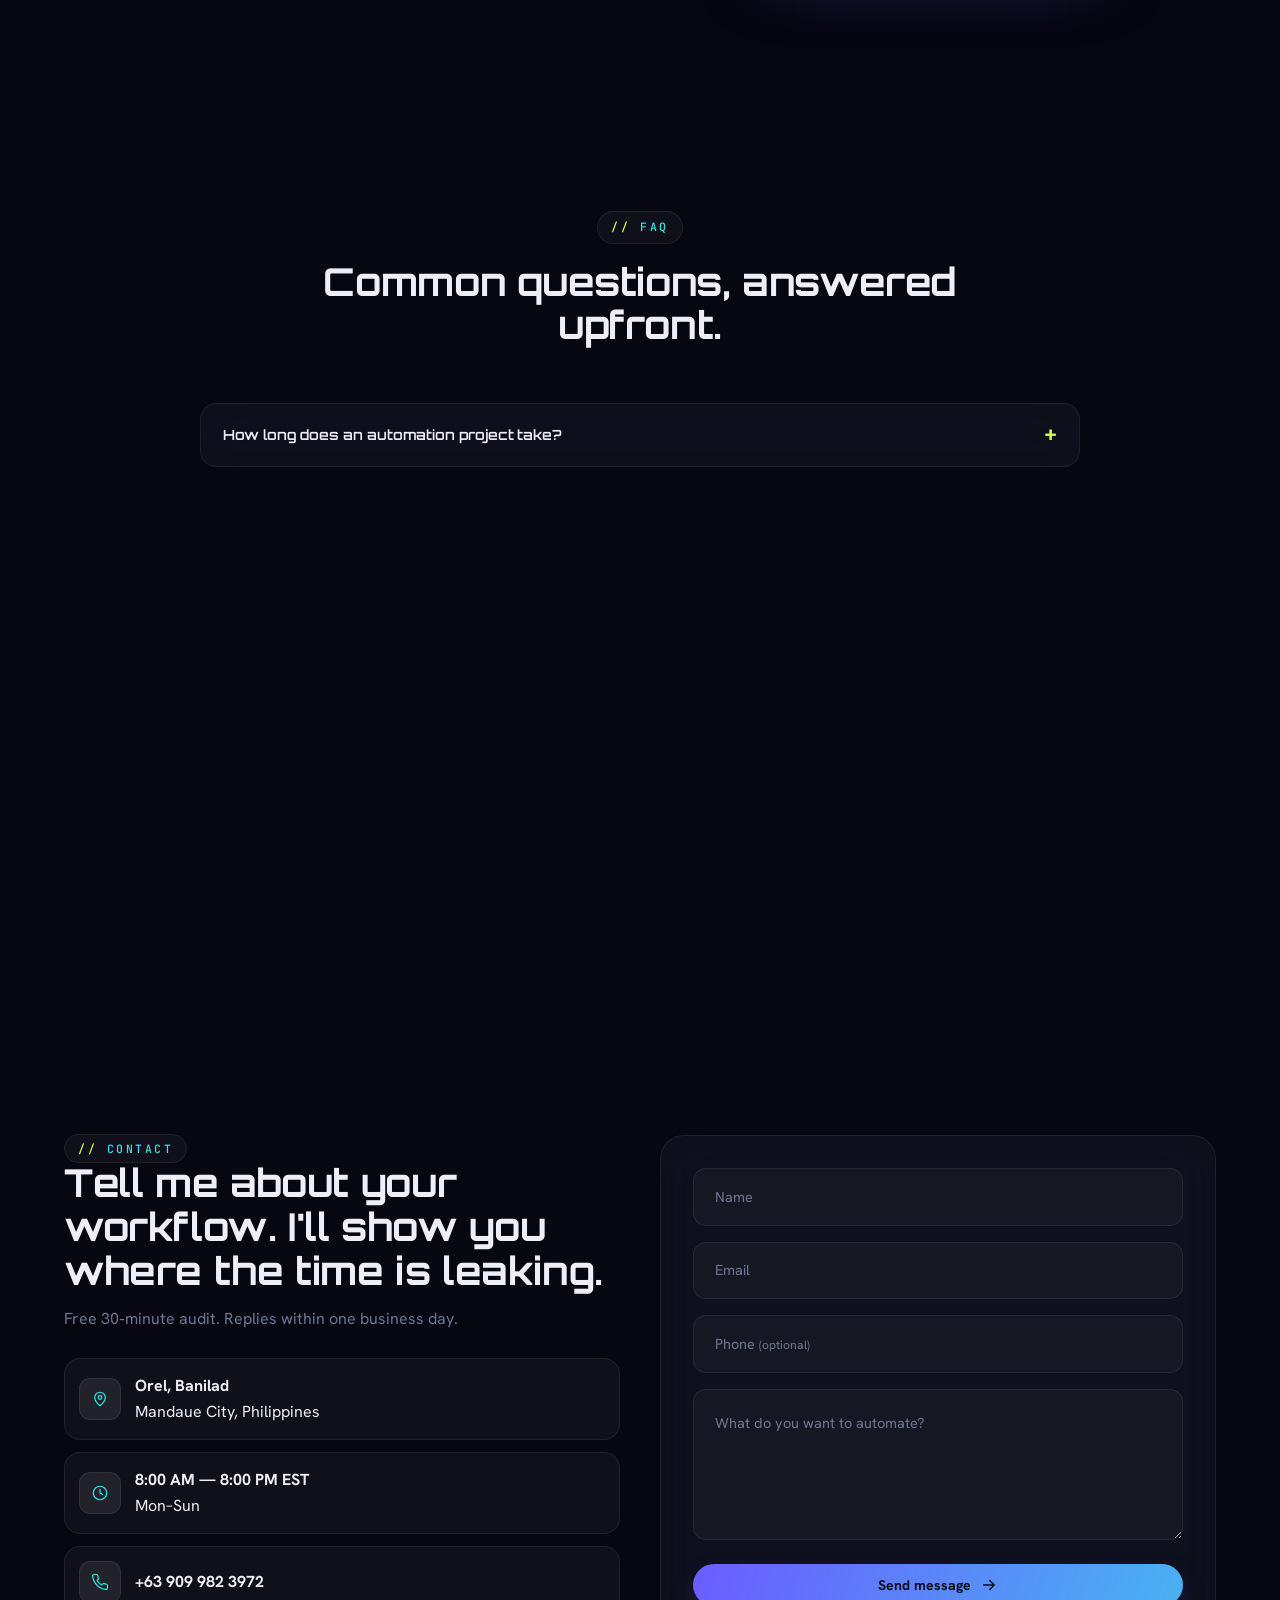
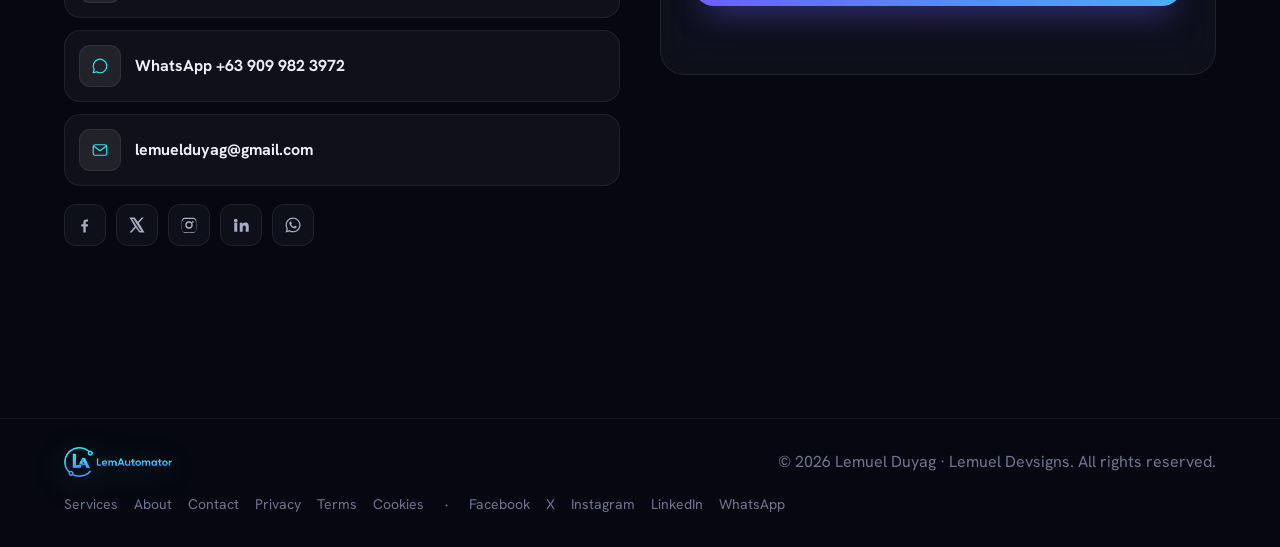
==== commit e9f59c82: "Align title and project count with LinkedIn Role becomes "AI Automation Engineer & Implementation Sp" ====
--- a/index.html
+++ b/index.html
@@ -5,8 +5,8 @@
 <meta name="viewport" content="width=device-width, initial-scale=1, viewport-fit=cover" />
 <meta name="theme-color" content="#060710" />
 
-<title>Lemuel Duyag — AI &amp; Automation Specialist | n8n, GoHighLevel</title>
-<meta name="description" content="AI strategist building custom n8n, Make.com, Zapier and GoHighLevel automations, AI chatbots, voice agents and RAG systems. 50+ projects shipped." />
+<title>Lemuel Duyag — AI Automation Engineer | n8n, GoHighLevel</title>
+<meta name="description" content="AI automation engineer building custom n8n, Make.com, Zapier and GoHighLevel automations, AI chatbots, voice agents and RAG systems. 100+ projects shipped." />
 <meta name="keywords" content="automation expert, n8n developer, Make.com automation, Zapier expert, GoHighLevel, AI chatbot, RAG, voice AI, lead automation, workflow automation Philippines" />
 <meta name="author" content="Lemuel Duyag" />
 <meta name="robots" content="index,follow,max-image-preview:large" />
@@ -17,8 +17,8 @@
 
 <meta property="og:type" content="website" />
 <meta property="og:site_name" content="Lem Automator" />
-<meta property="og:title" content="Lemuel Duyag — AI Strategist &amp; Automation Specialist" />
-<meta property="og:description" content="Custom automations in n8n, Make.com, Zapier &amp; GoHighLevel. AI chatbots, voice agents, RAG. 50+ projects shipped." />
+<meta property="og:title" content="Lemuel Duyag — AI Automation Engineer &amp; Implementation Specialist" />
+<meta property="og:description" content="Custom automations in n8n, Make.com, Zapier &amp; GoHighLevel. AI chatbots, voice agents, RAG. 100+ projects shipped." />
 <meta property="og:url" content="https://lemautomator.work/" />
 <meta property="og:image" content="https://lemautomator.work/images/og-card.jpg" />
 <meta property="og:image:width" content="1200" />
@@ -28,8 +28,8 @@
 <meta property="og:locale" content="en_US" />
 <meta name="twitter:card" content="summary_large_image" />
 <meta name="twitter:creator" content="@lemuelduyag1" />
-<meta name="twitter:title" content="Lemuel Duyag — AI Strategist &amp; Automation Specialist" />
-<meta name="twitter:description" content="Custom automations, AI chatbots, voice agents, and RAG. 50+ projects shipped." />
+<meta name="twitter:title" content="Lemuel Duyag — AI Automation Engineer &amp; Implementation Specialist" />
+<meta name="twitter:description" content="Custom automations, AI chatbots, voice agents, and RAG. 100+ projects shipped." />
 <meta name="twitter:image" content="https://lemautomator.work/images/og-card.jpg" />
 <meta name="twitter:image:alt" content="Lem Automator — Automate everything. Scale without the chaos." />
 
@@ -54,8 +54,8 @@
       "name": "Lemuel Duyag",
       "givenName": "Lemuel",
       "familyName": "Duyag",
-      "jobTitle": "AI Strategist & Implementation Specialist",
-      "description": "AI strategist and automation engineer building custom n8n, Make.com, Zapier and GoHighLevel workflows, AI chatbots, voice agents and RAG systems for small and mid-sized businesses.",
+      "jobTitle": "AI Automation Engineer & Implementation Specialist",
+      "description": "AI automation engineer and implementation specialist building custom n8n, Make.com, Zapier and GoHighLevel workflows, AI chatbots, voice agents and RAG systems for small and mid-sized businesses.",
       "url": "https://lemautomator.work/",
       "image": {
         "@type": "ImageObject",
@@ -318,7 +318,7 @@
       "@type": "WebPage",
       "@id": "https://lemautomator.work/#webpage",
       "url": "https://lemautomator.work/",
-      "name": "Lemuel Duyag — AI Strategist & Implementation Specialist",
+      "name": "Lemuel Duyag — AI Automation Engineer & Implementation Specialist",
       "isPartOf": {
         "@id": "https://lemautomator.work/#website"
       },
@@ -491,10 +491,10 @@
         Scale without the chaos.
       </h1>
       <p class="lede fade-rise fade-rise-1">
-        I'm <strong>Lemuel Duyag</strong> — an <em>AI Strategist &amp; Implementation Specialist</em>
+        I'm <strong>Lemuel Duyag</strong> — an <em>AI Automation Engineer &amp; Implementation Specialist</em>
         building custom automation in <em>n8n</em>, <em>Make.com</em>, <em>Zapier</em> and
         <em>GoHighLevel</em>. AI chatbots, voice agents, and RAG systems that talk to your real data.
-        <strong>50+ projects shipped.</strong>
+        <strong>100+ projects shipped.</strong>
       </p>
       <div class="cta-row fade-rise fade-rise-2">
         <a href="#book" class="btn btn-primary" data-magnetic>
@@ -508,7 +508,7 @@
       </div>
 
       <div class="hero-stats fade-rise fade-rise-3">
-        <div class="stat glass"><b>50+</b><span>automations shipped</span></div>
+        <div class="stat glass"><b>100+</b><span>automations shipped</span></div>
         <div class="stat glass"><b>4×</b><span>platforms mastered</span></div>
         <div class="stat glass"><b>24/7</b><span>AI agents running</span></div>
       </div>
@@ -521,7 +521,7 @@
         <img src="images/lemuel.webp"
              srcset="images/lemuel@560.webp 560w, images/lemuel.webp 800w"
              sizes="(max-width: 900px) 70vw, 420px"
-             alt="Lemuel Duyag, AI strategist and automation specialist"
+             alt="Lemuel Duyag, AI automation engineer"
              class="portrait-img" width="800" height="1200"
              fetchpriority="high" decoding="async" />
       </div>
@@ -666,10 +666,10 @@
   <div class="about-grid">
     <div class="about-copy" data-reveal>
       <span class="eyebrow">About</span>
-      <h2>Hi, I'm Lemuel — AI Strategist &amp; Implementation Specialist.</h2>
+      <h2>Hi, I'm Lemuel — AI Automation Engineer &amp; Implementation Specialist.</h2>
       <p>
         I help businesses streamline operations, eliminate repetitive tasks and scale faster
-        through custom‑built automation systems. I've completed <strong>50+ automation projects</strong>,
+        through custom‑built automation systems. I've completed <strong>100+ automation projects</strong>,
         connecting websites, CRMs, forms, calendars and payment systems into seamless workflows.
       </p>
       <p>
@@ -692,10 +692,10 @@
         </div>
       </div>
       <dl class="meta">
-        <div><dt>Role</dt><dd>AI Strategist &amp; Implementation Specialist</dd></div>
+        <div><dt>Role</dt><dd>AI Automation Engineer &amp; Implementation Specialist</dd></div>
         <div><dt>Based in</dt><dd>Mandaue City, PH</dd></div>
         <div><dt>Hours</dt><dd>8 AM – 8 PM EST</dd></div>
-        <div><dt>Projects</dt><dd>50+ shipped</dd></div>
+        <div><dt>Projects</dt><dd>100+ shipped</dd></div>
       </dl>
     </aside>
   </div>
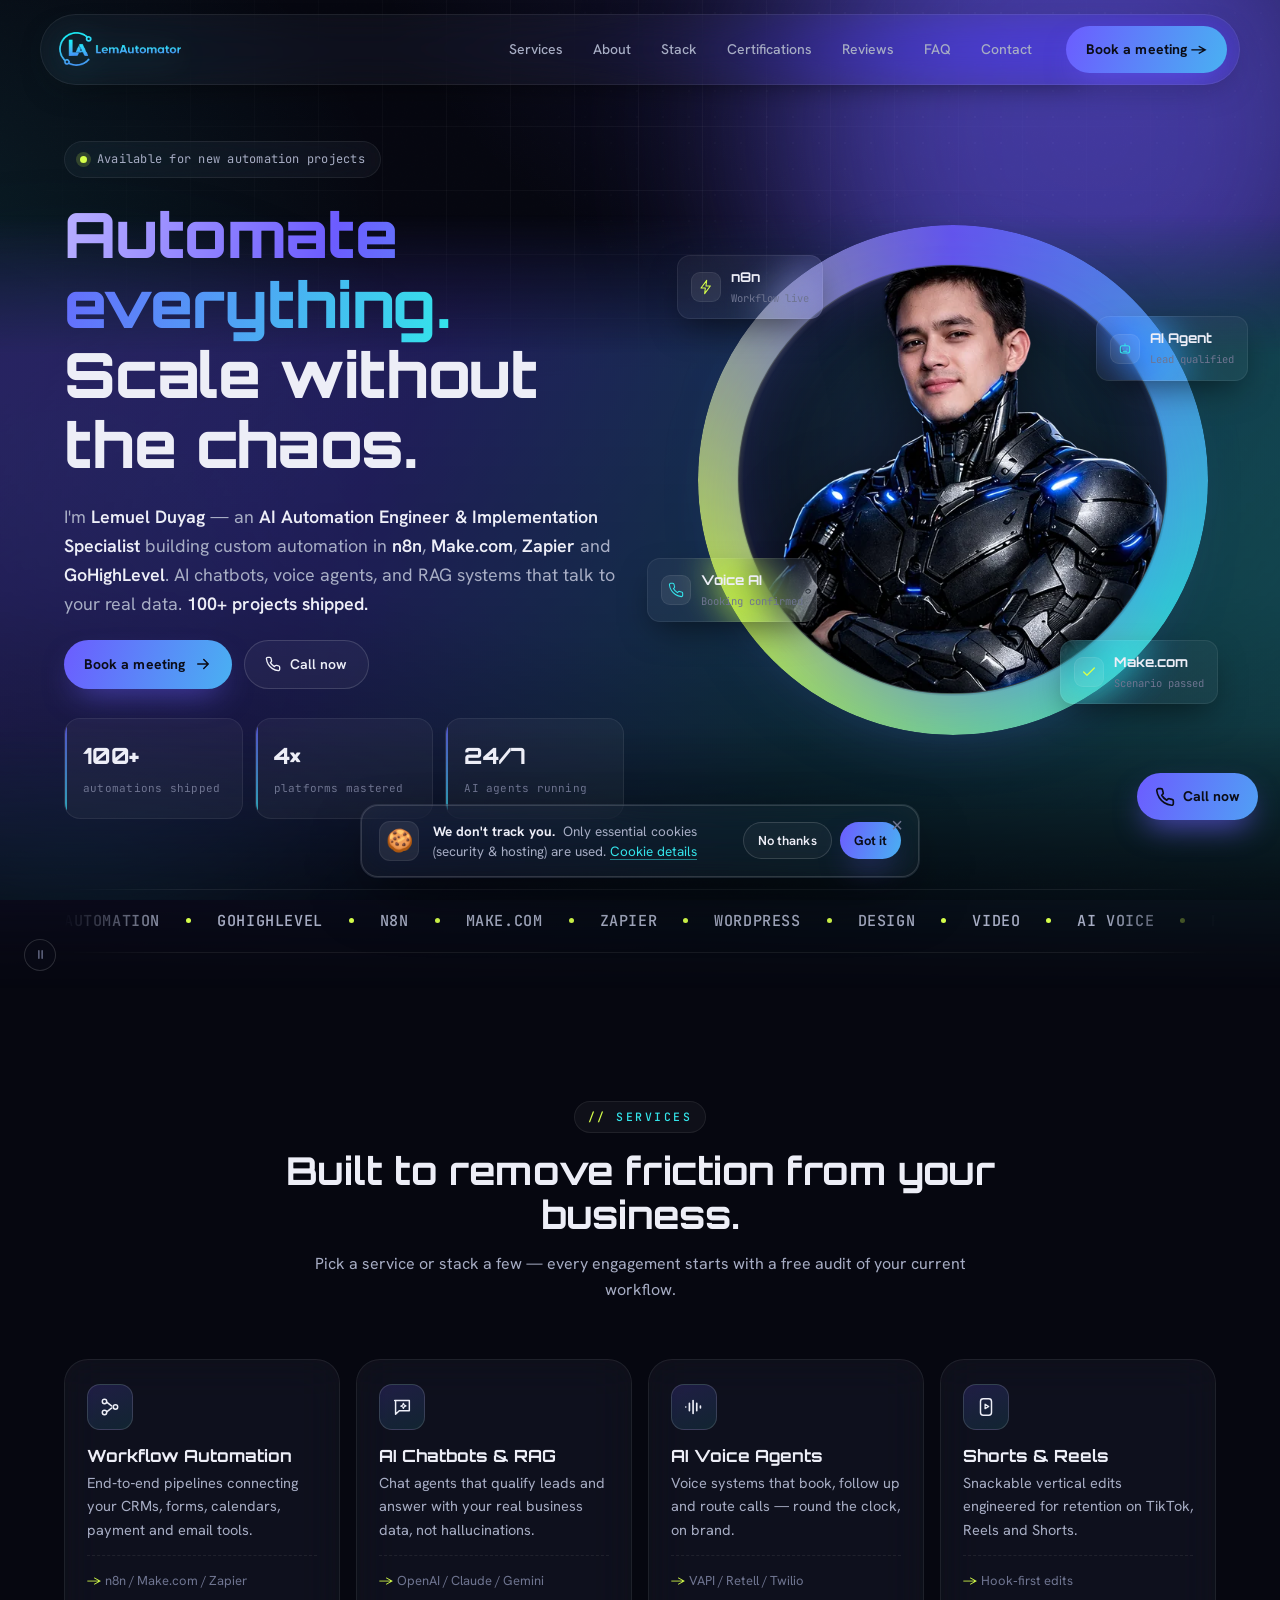
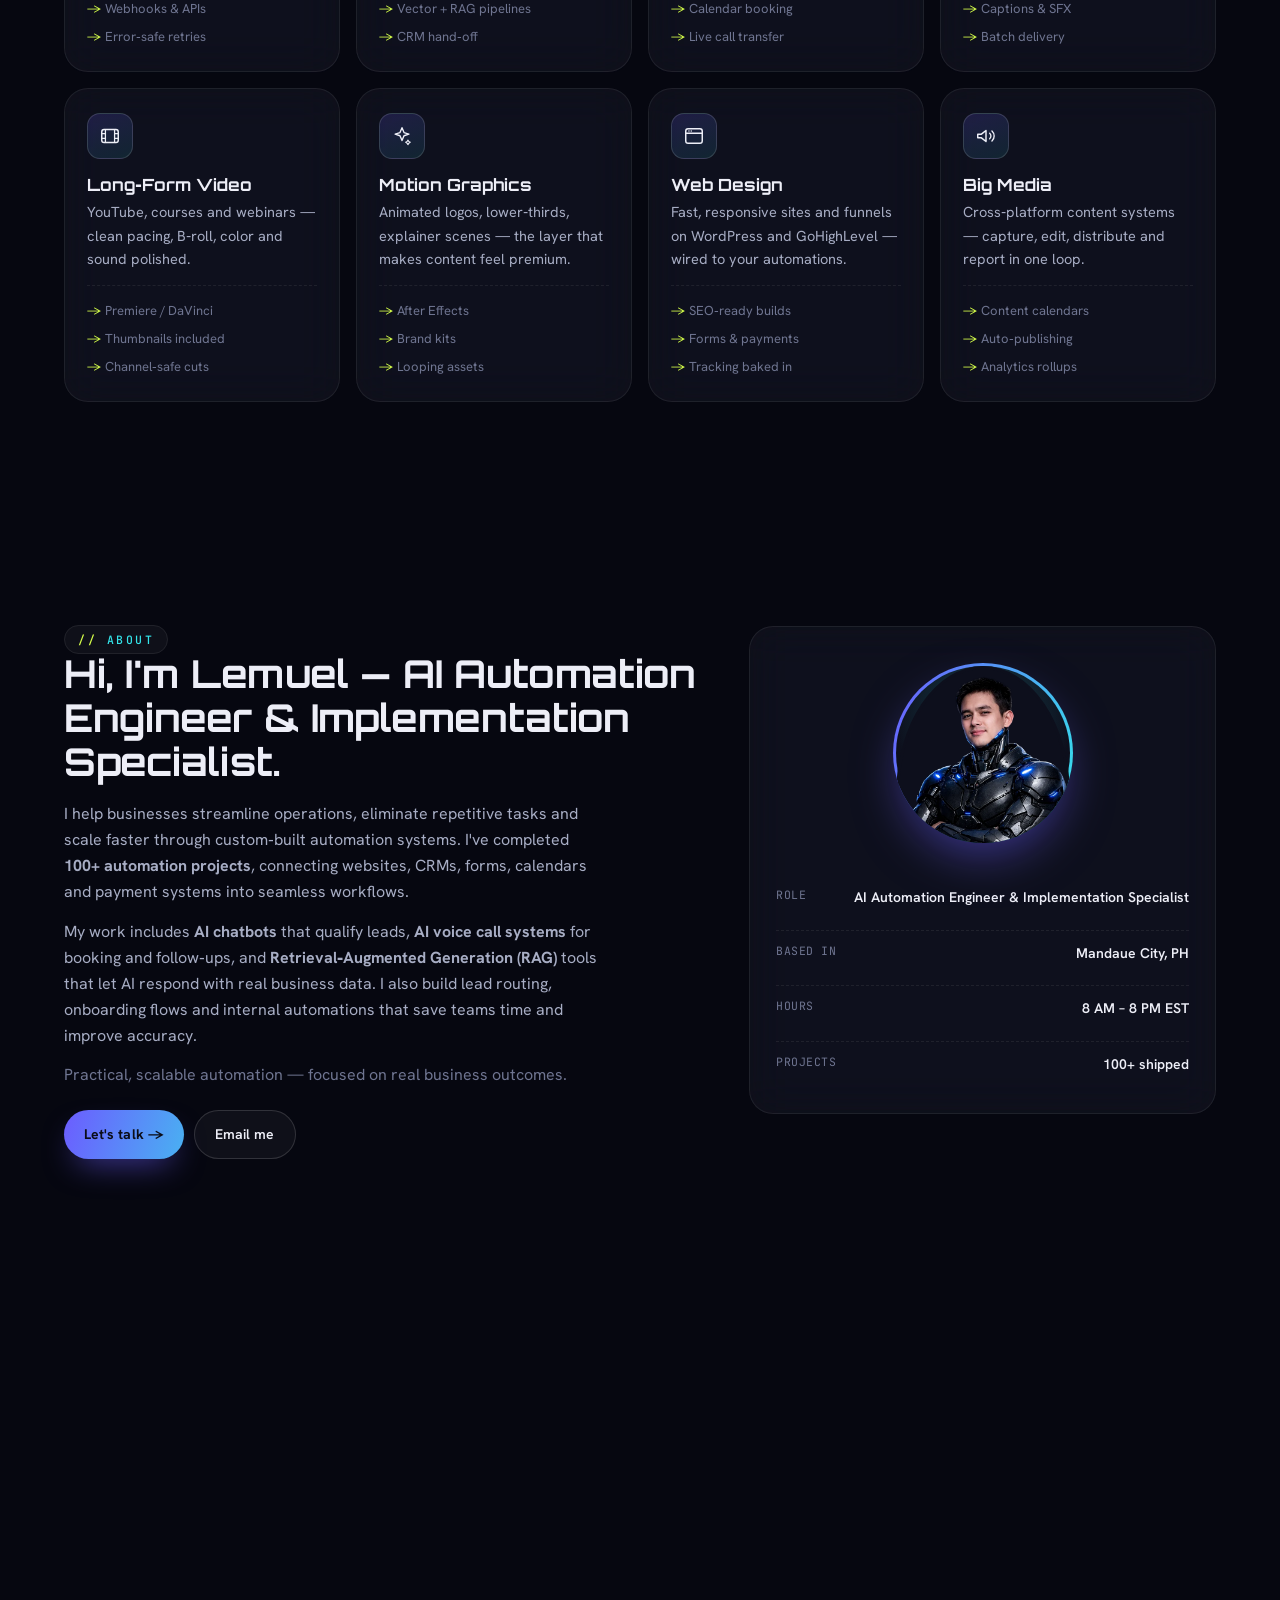
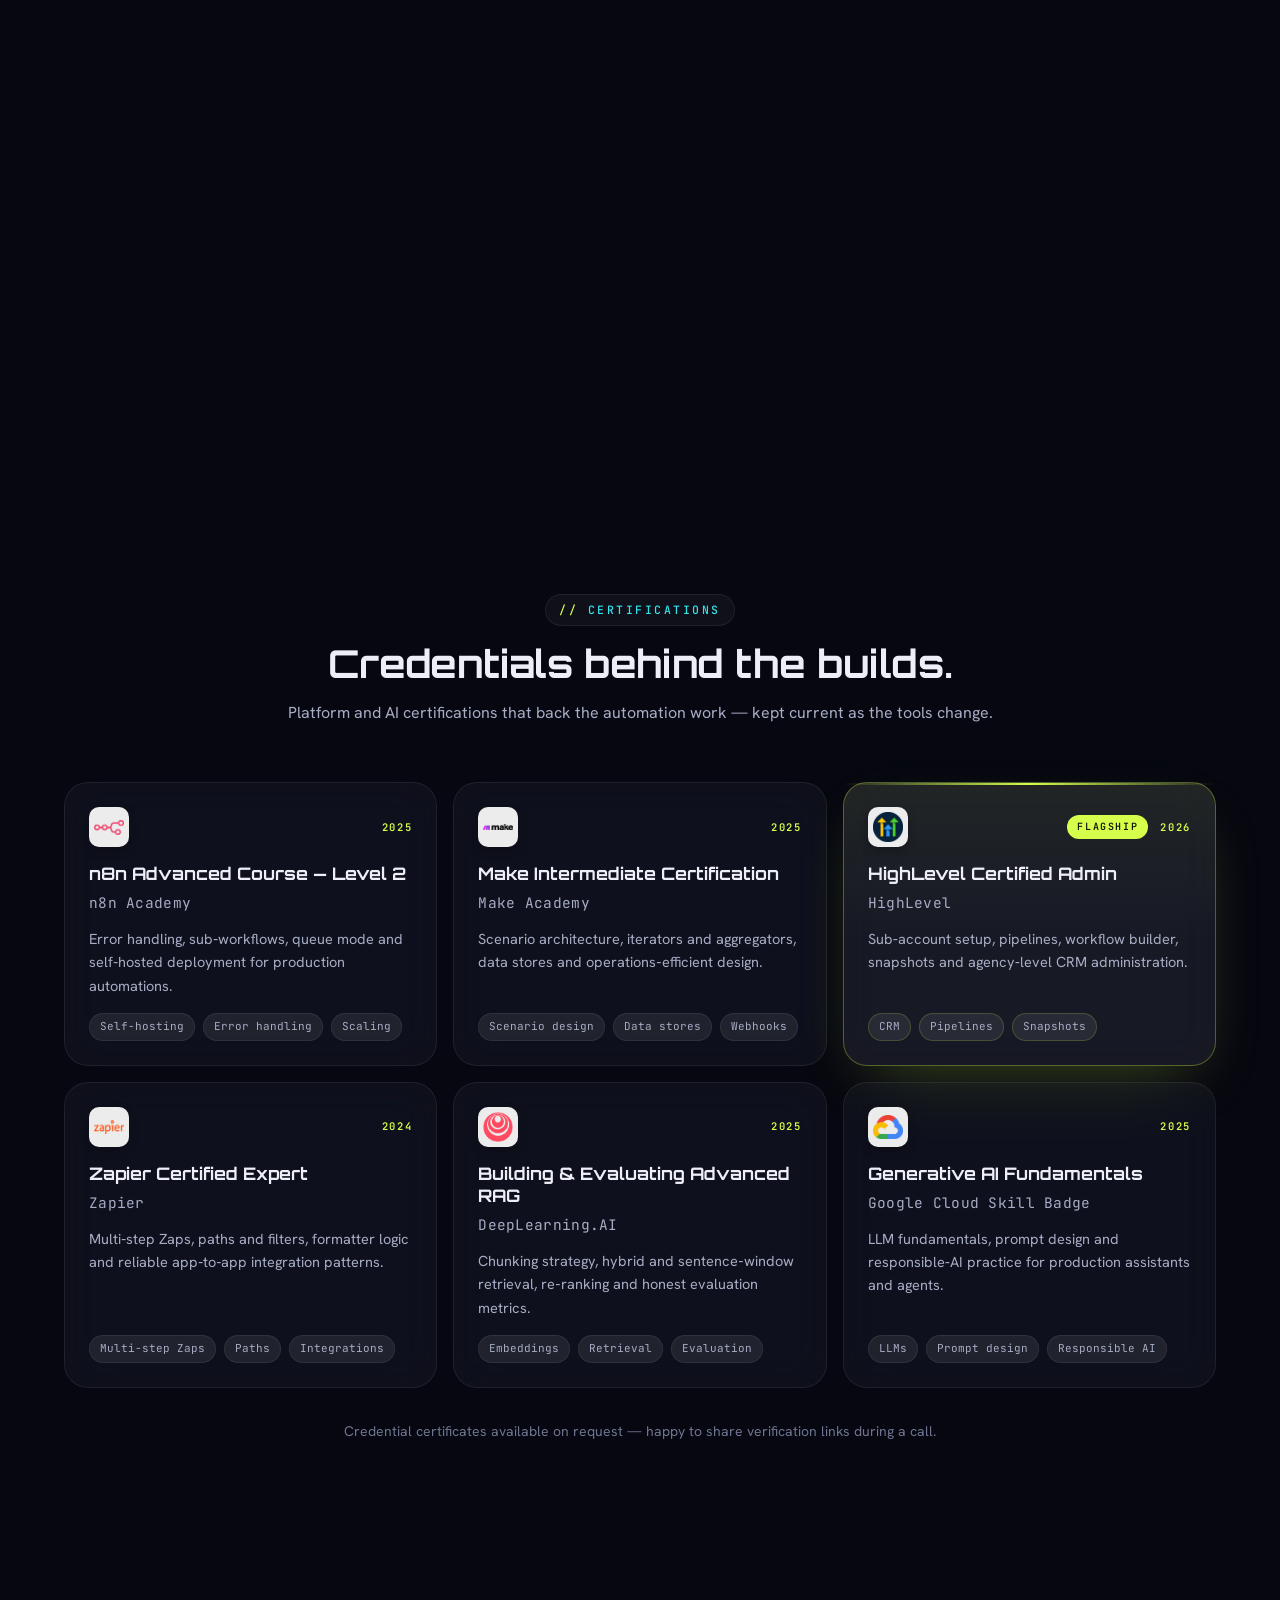
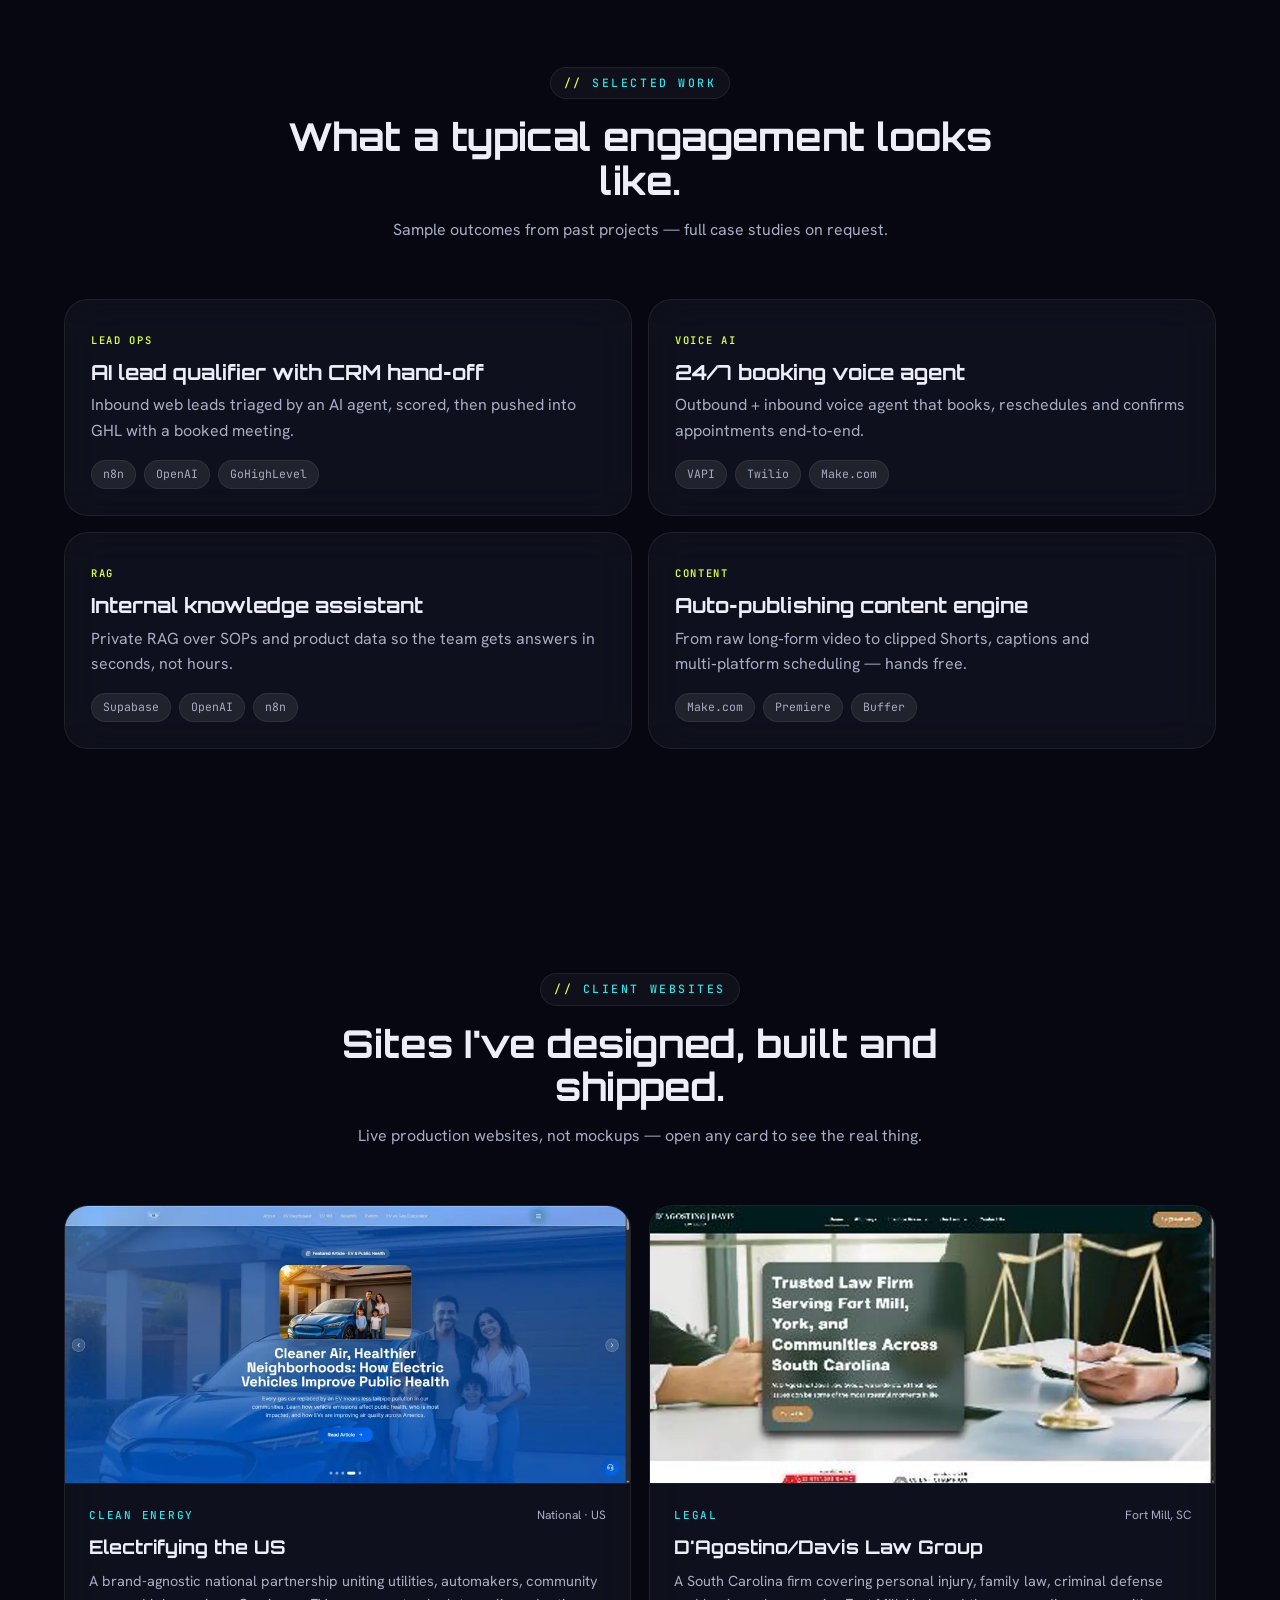
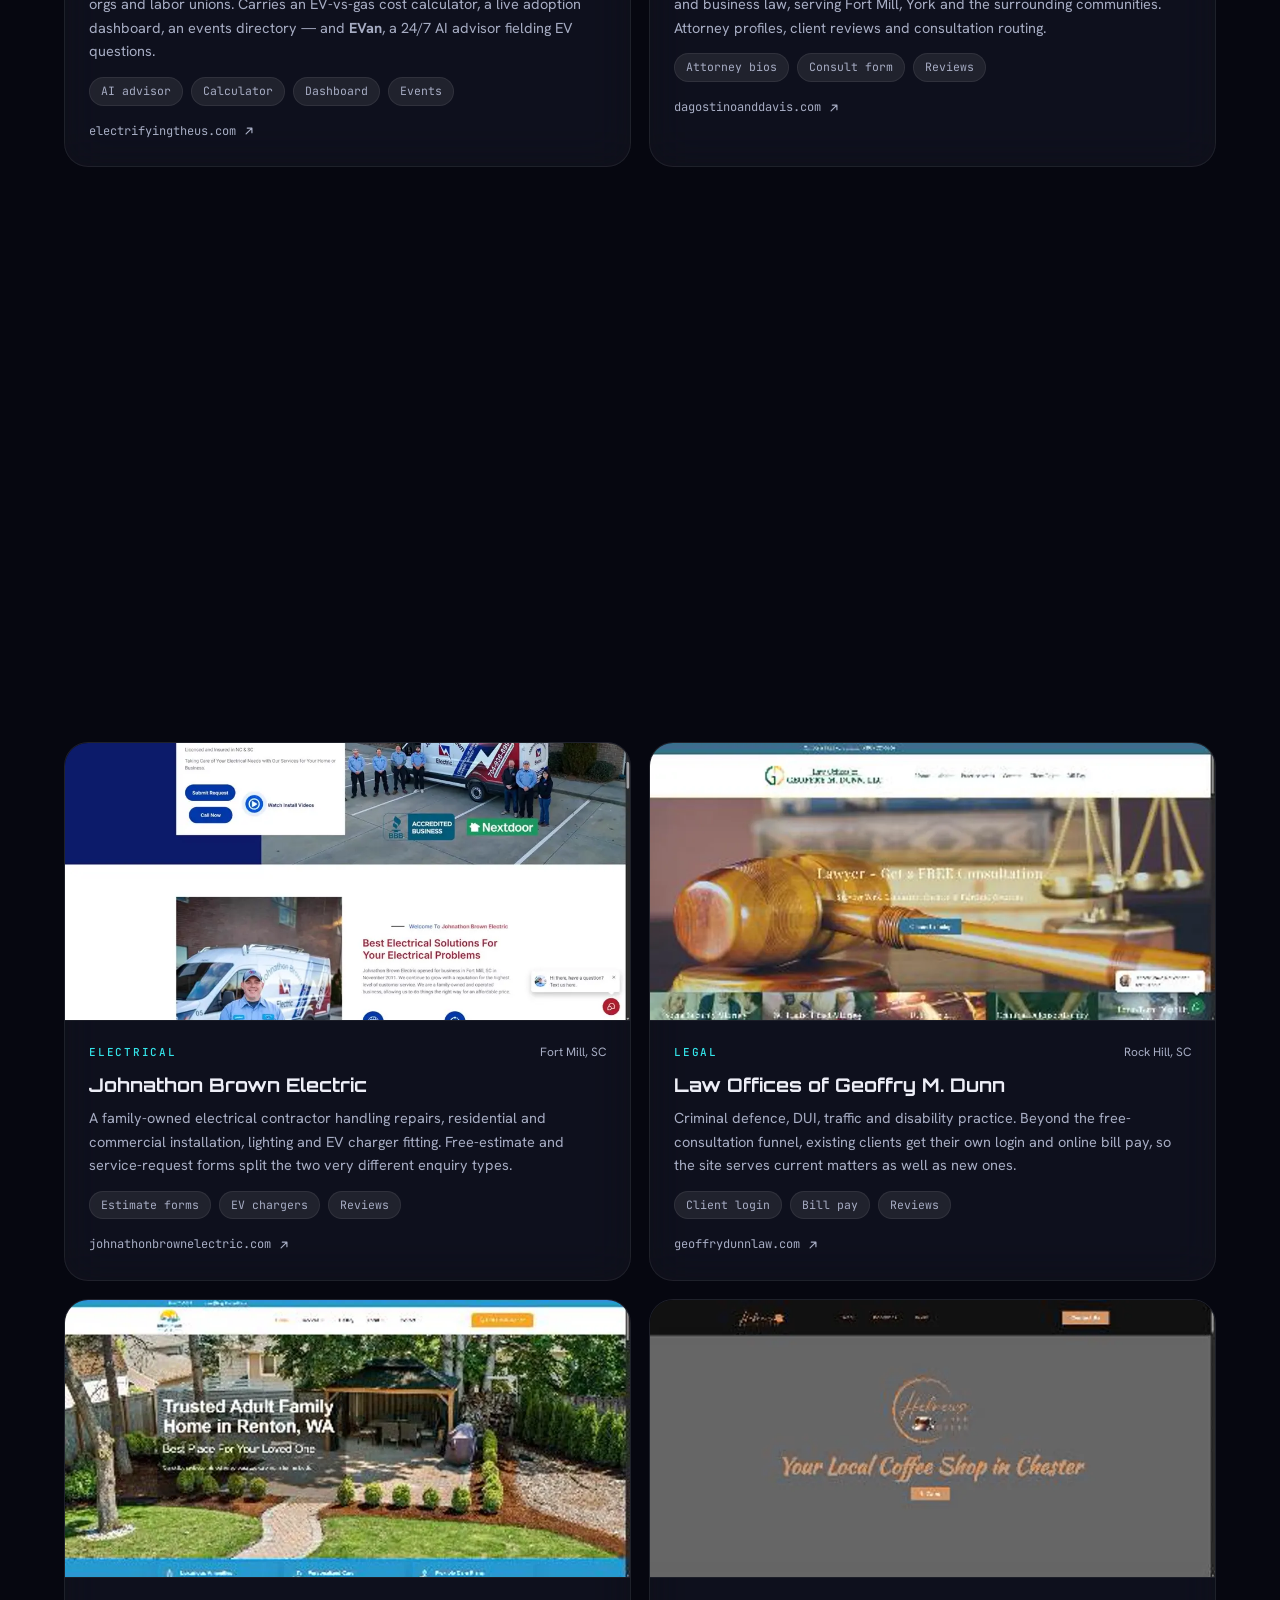
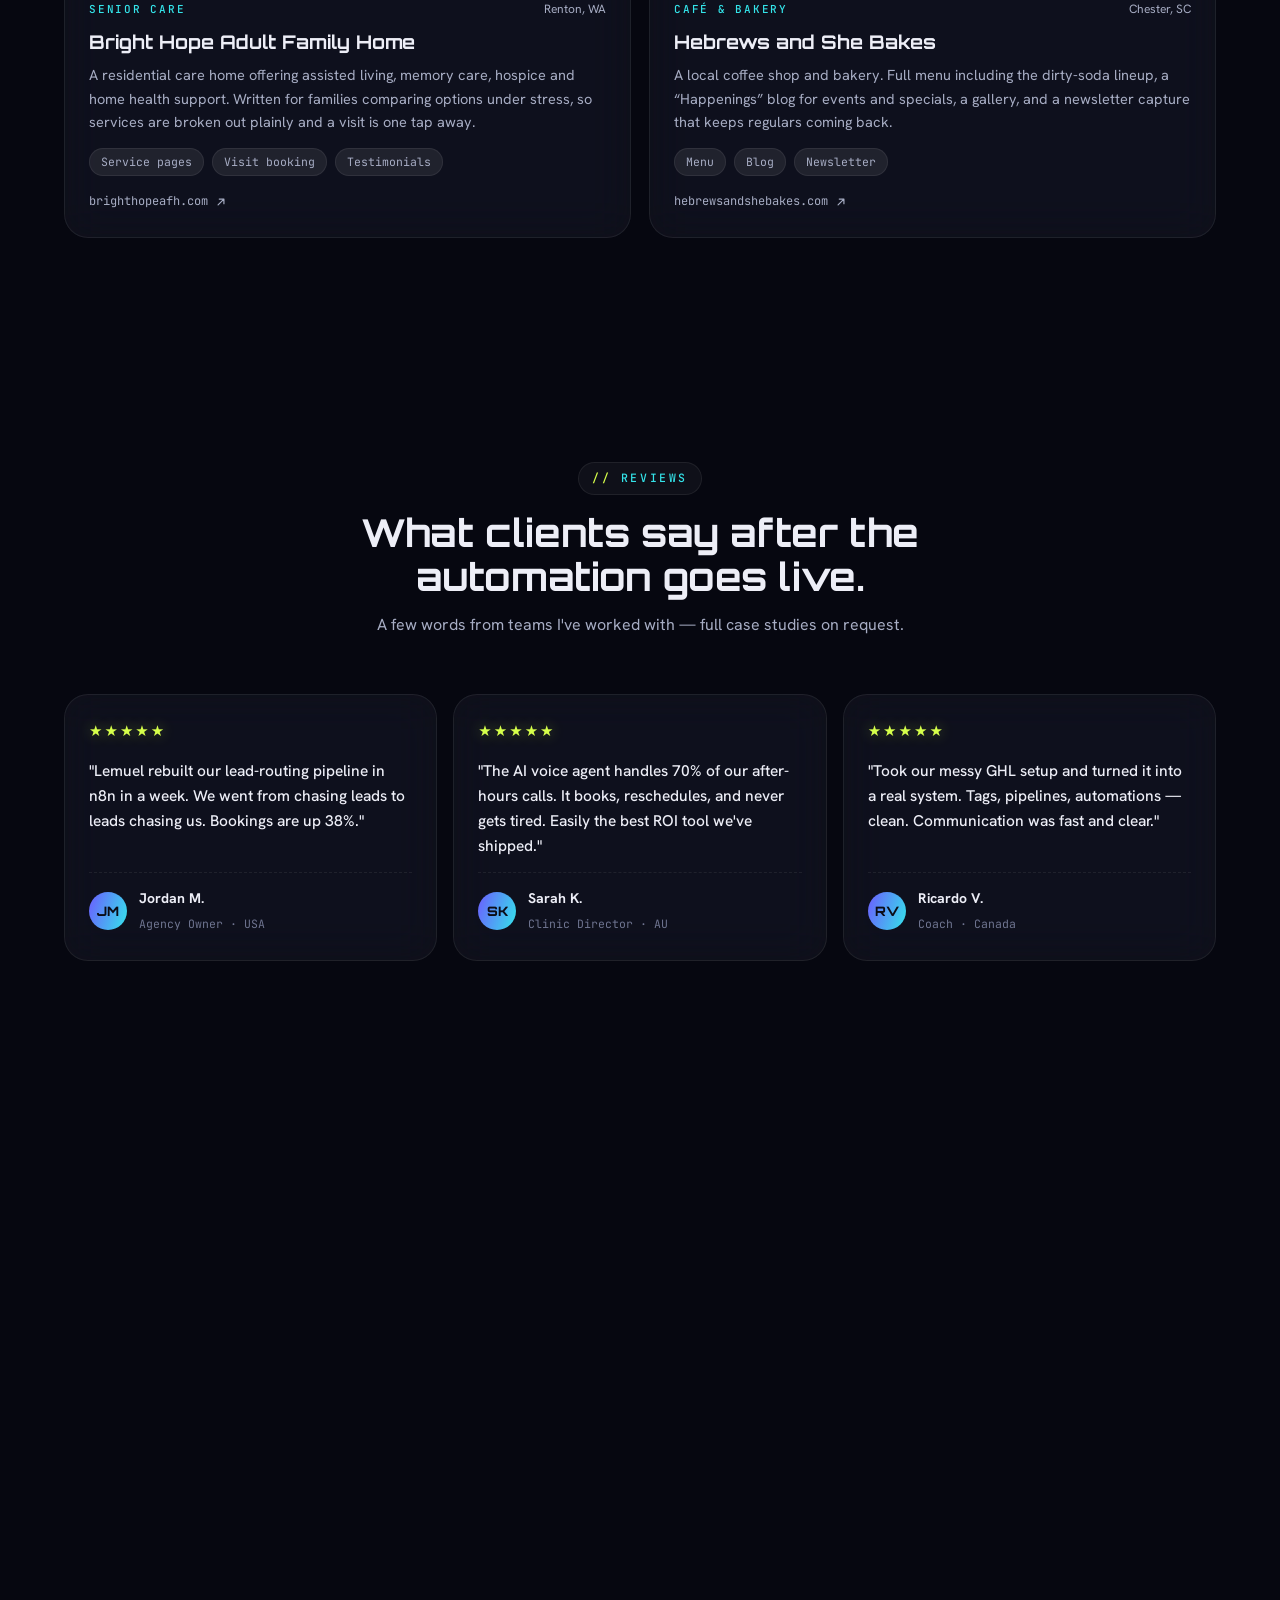
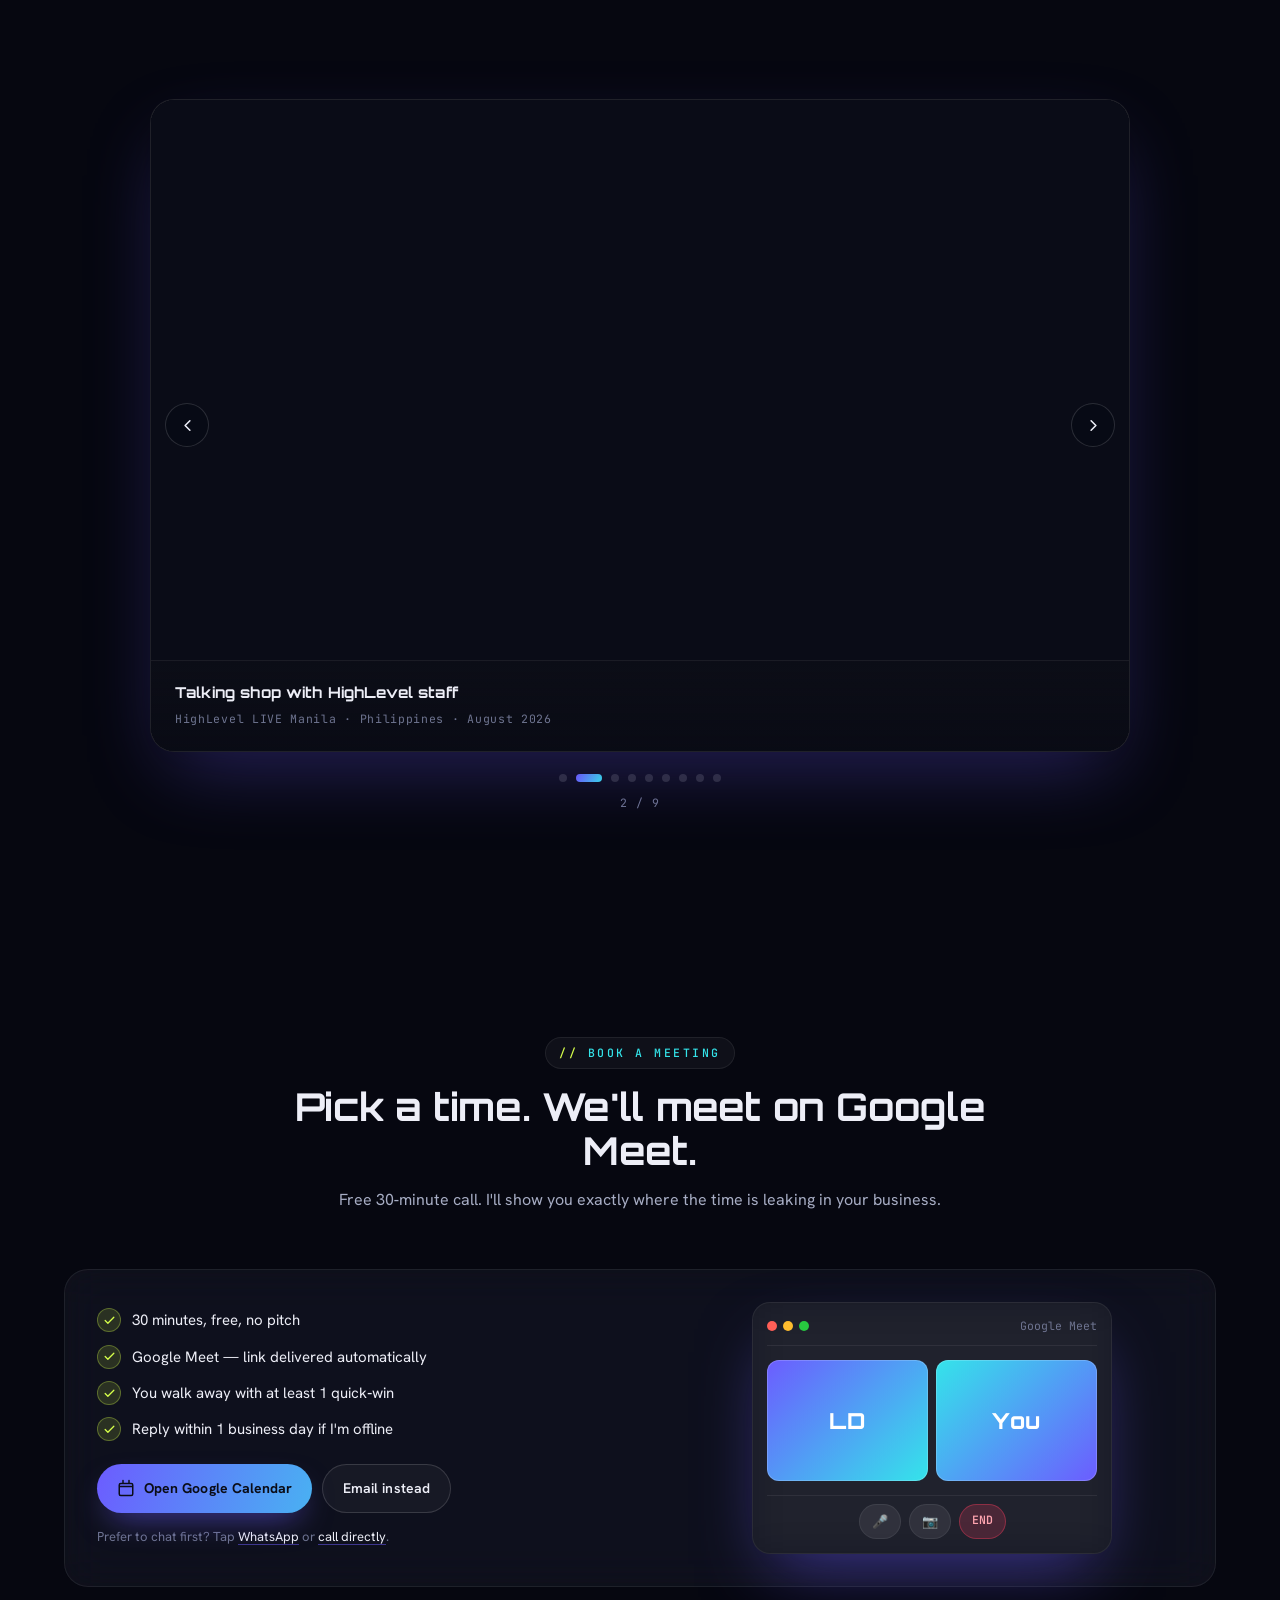
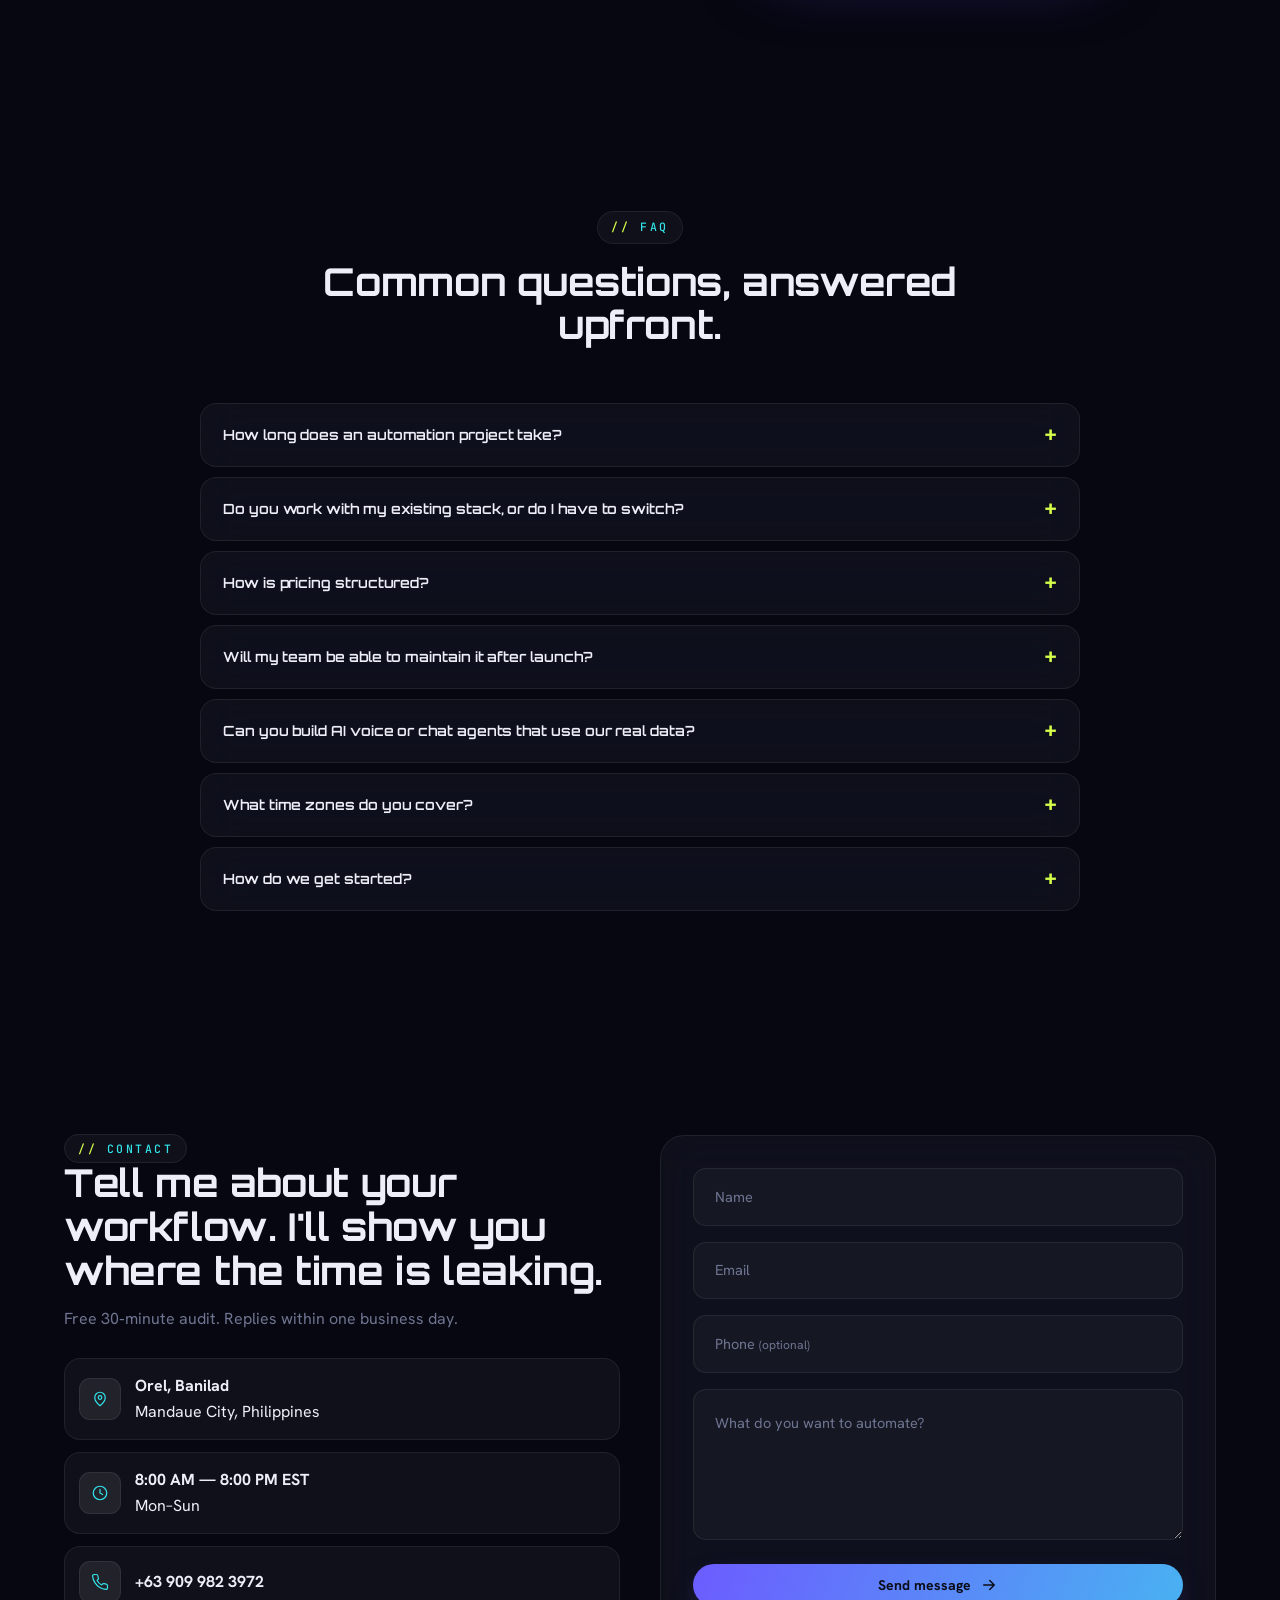
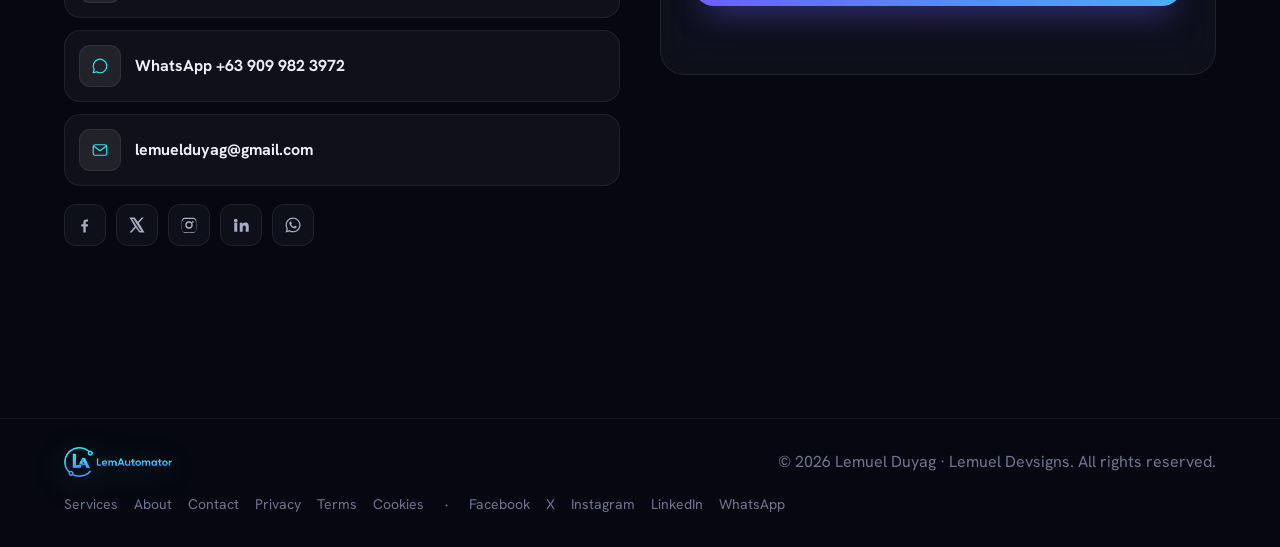
==== commit 28aa5f2b: "Sync Nov 4 local work: contact-form reliability and reduced motion These changes were made locally o" ====
--- a/index.html
+++ b/index.html
@@ -42,7 +42,8 @@
 <link rel="preconnect" href="https://fonts.googleapis.com" />
 <link rel="preconnect" href="https://fonts.gstatic.com" crossorigin />
 <link href="https://fonts.googleapis.com/css2?family=Orbitron:wght@500;600;700;800;900&family=Hanken+Grotesk:wght@400;500;600;700&family=JetBrains+Mono:wght@500;600&display=swap" rel="stylesheet" />
-<link rel="stylesheet" href="styles.css?v=20261008b" />
+<link rel="stylesheet" href="styles.css?v=20261104" />
+<noscript><style>[data-reveal]{opacity:1;transform:none}</style></noscript>
 
 <script type="application/ld+json">
 {
@@ -1331,7 +1332,7 @@
     <form class="contact-form glass" data-reveal novalidate
           name="contact" method="POST" action="/api/contact">
       <p style="position:absolute;left:-9999px" aria-hidden="true"><label>Don't fill this: <input name="bot-field" tabindex="-1" autocomplete="off" /></label>
-        <label>Leave blank: <input name="company_website" tabindex="-1" autocomplete="off" /></label></p>
+        <label>Leave blank: <input name="homepage_url" tabindex="-1" autocomplete="off" /></label></p>
       <div class="field">
         <input id="name" name="name" type="text" required autocomplete="name" />
         <label for="name">Name</label>
@@ -1390,6 +1391,6 @@
 </a>
 <a href="#top" class="to-top glass" aria-label="Back to top">↑</a>
 
-<script src="script.js?v=20261008" defer></script>
+<script src="script.js?v=20261104" defer></script>
 </body>
 </html>
--- a/styles.css
+++ b/styles.css
@@ -1123,6 +1123,7 @@
 }
 
 @media (prefers-reduced-motion: reduce) {
+  html { scroll-behavior: auto; }
   *, *::before, *::after { animation: none !important; transition: none !important; }
   [data-reveal] { opacity: 1 !important; transform: none !important; }
   .fade-rise { opacity: 1 !important; transform: none !important; }
